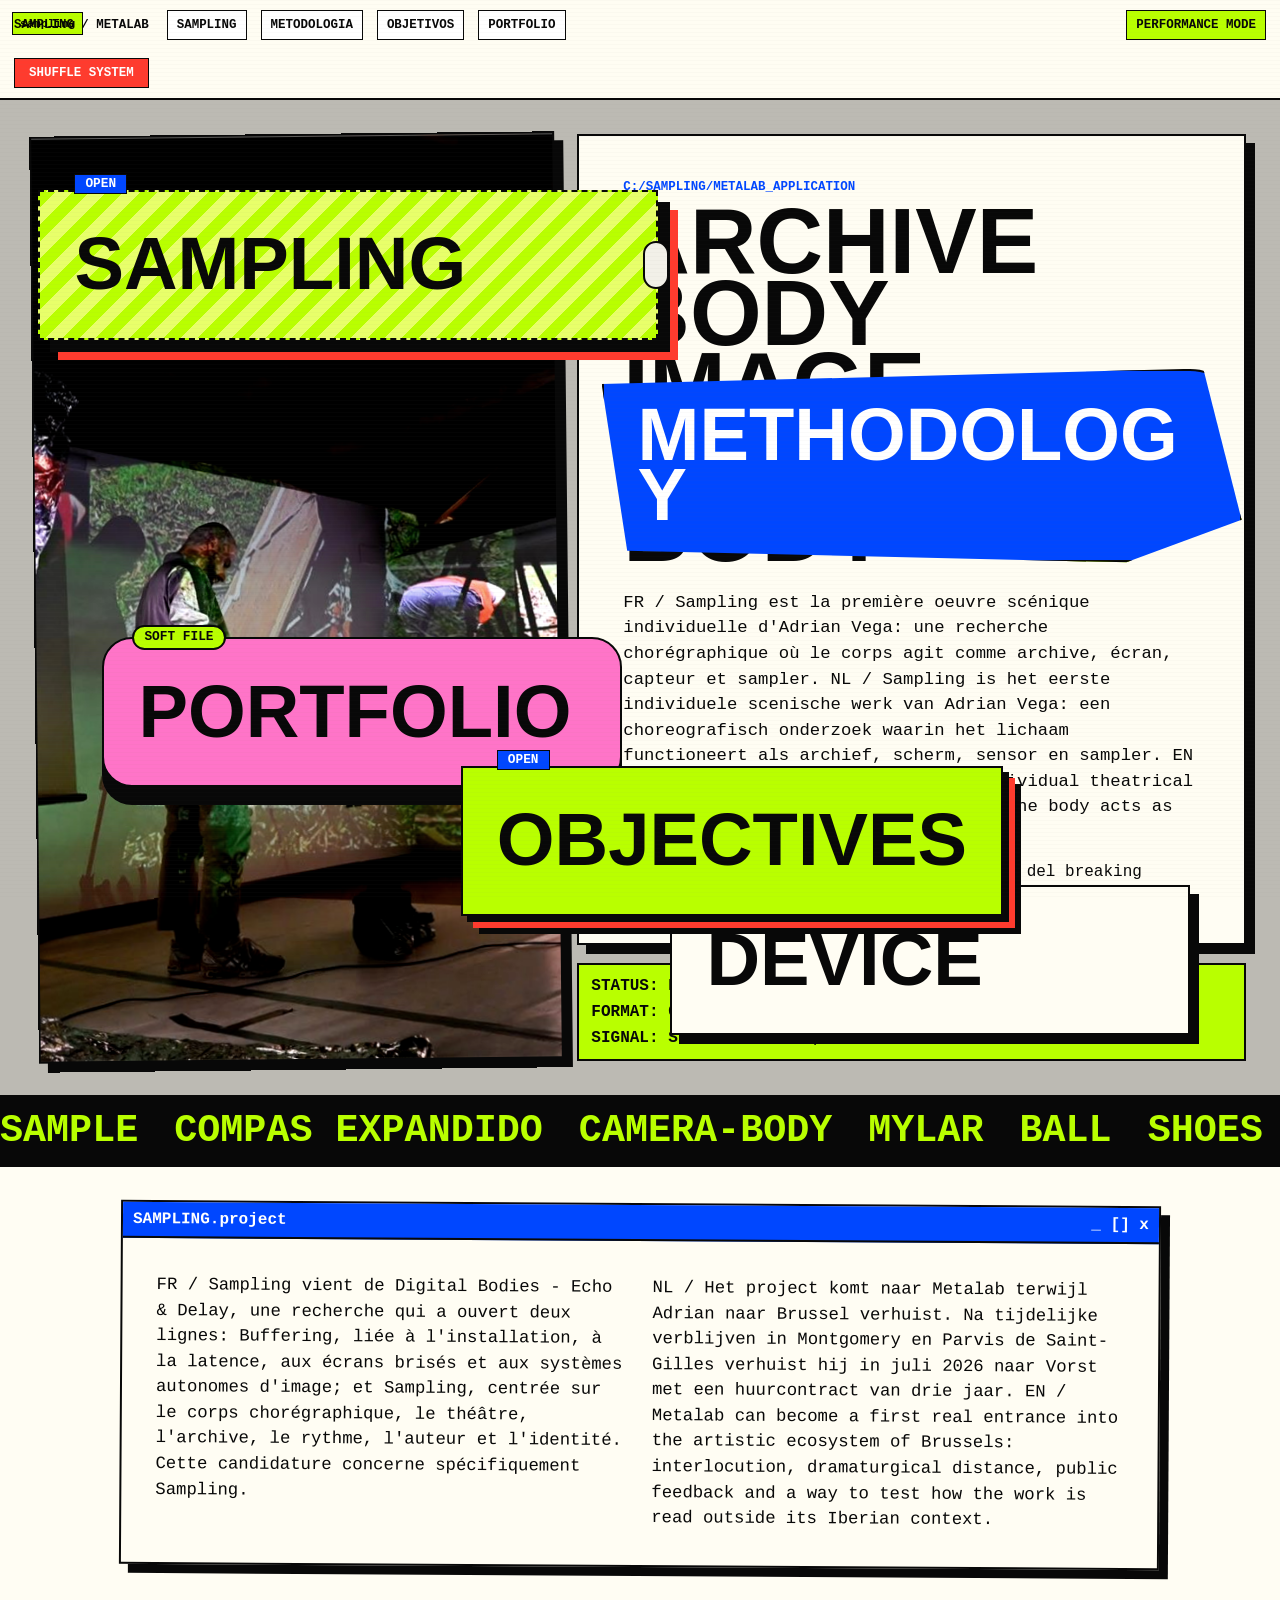
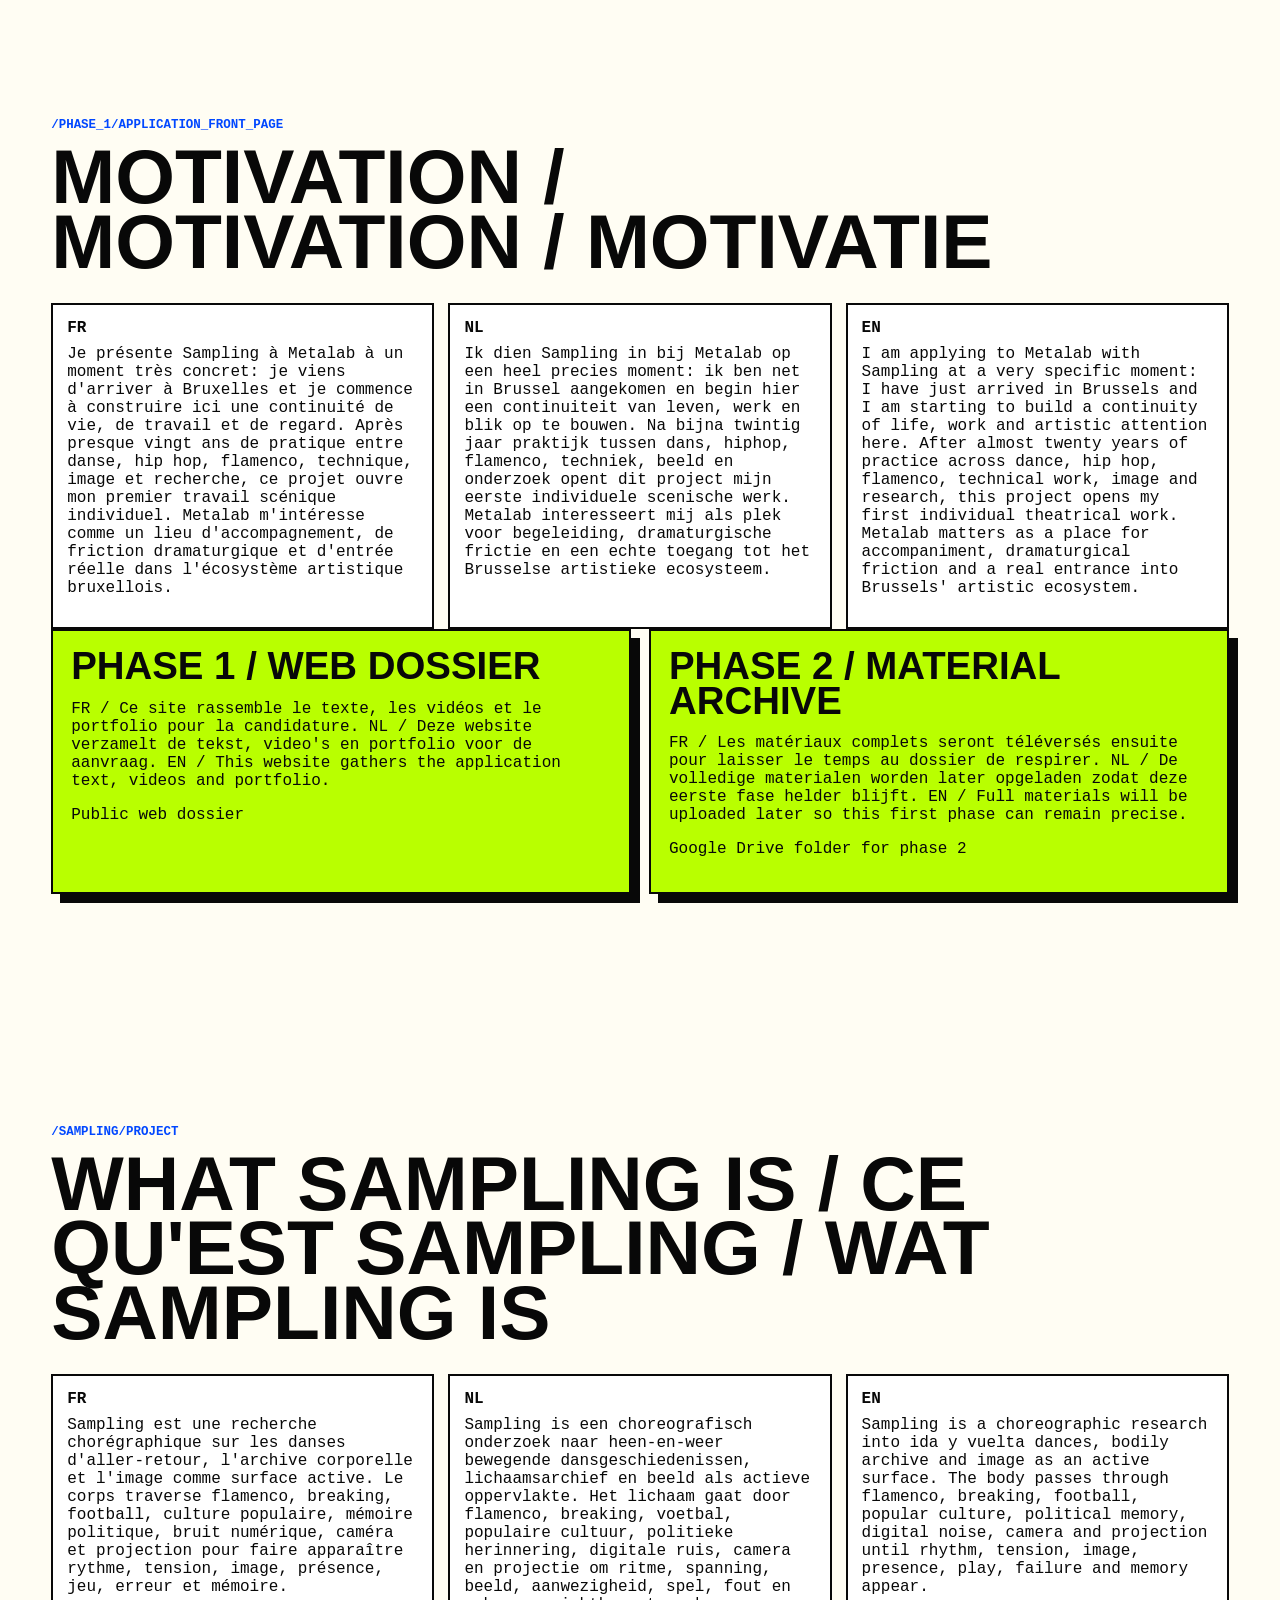
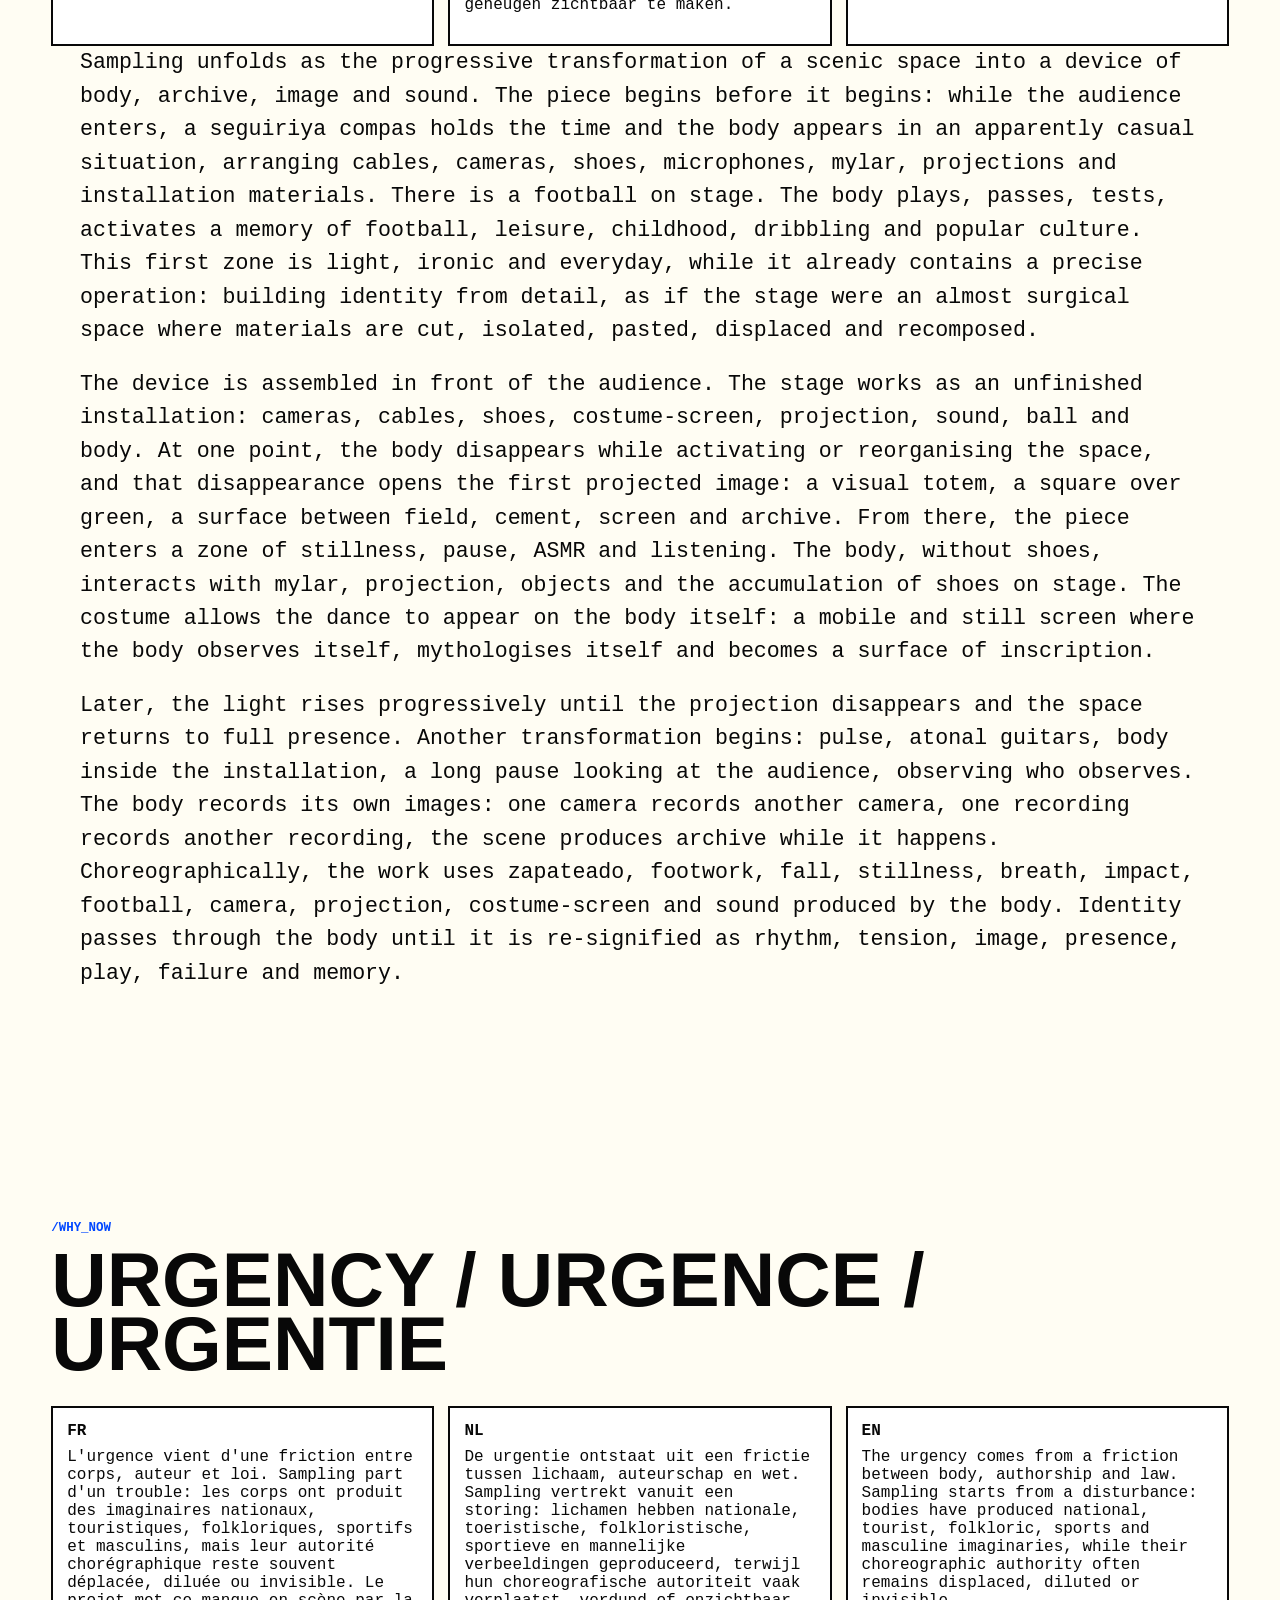
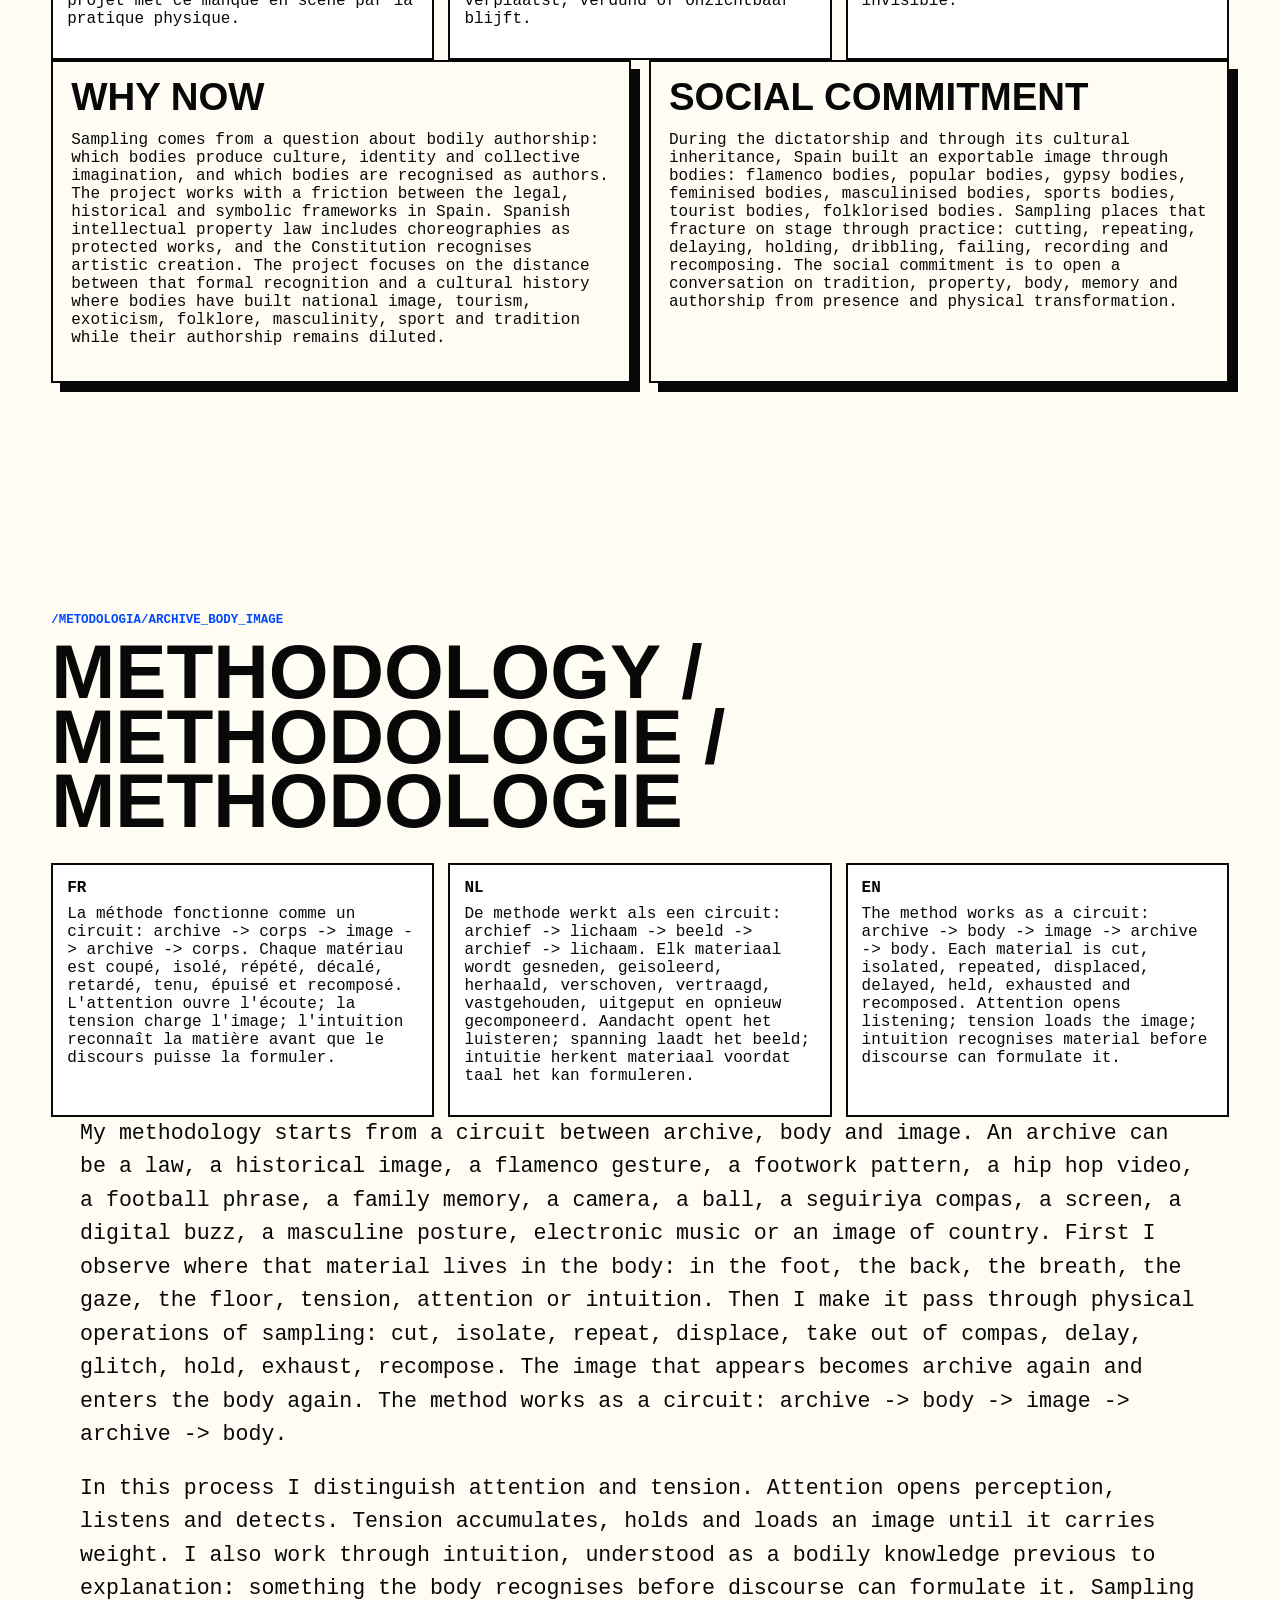
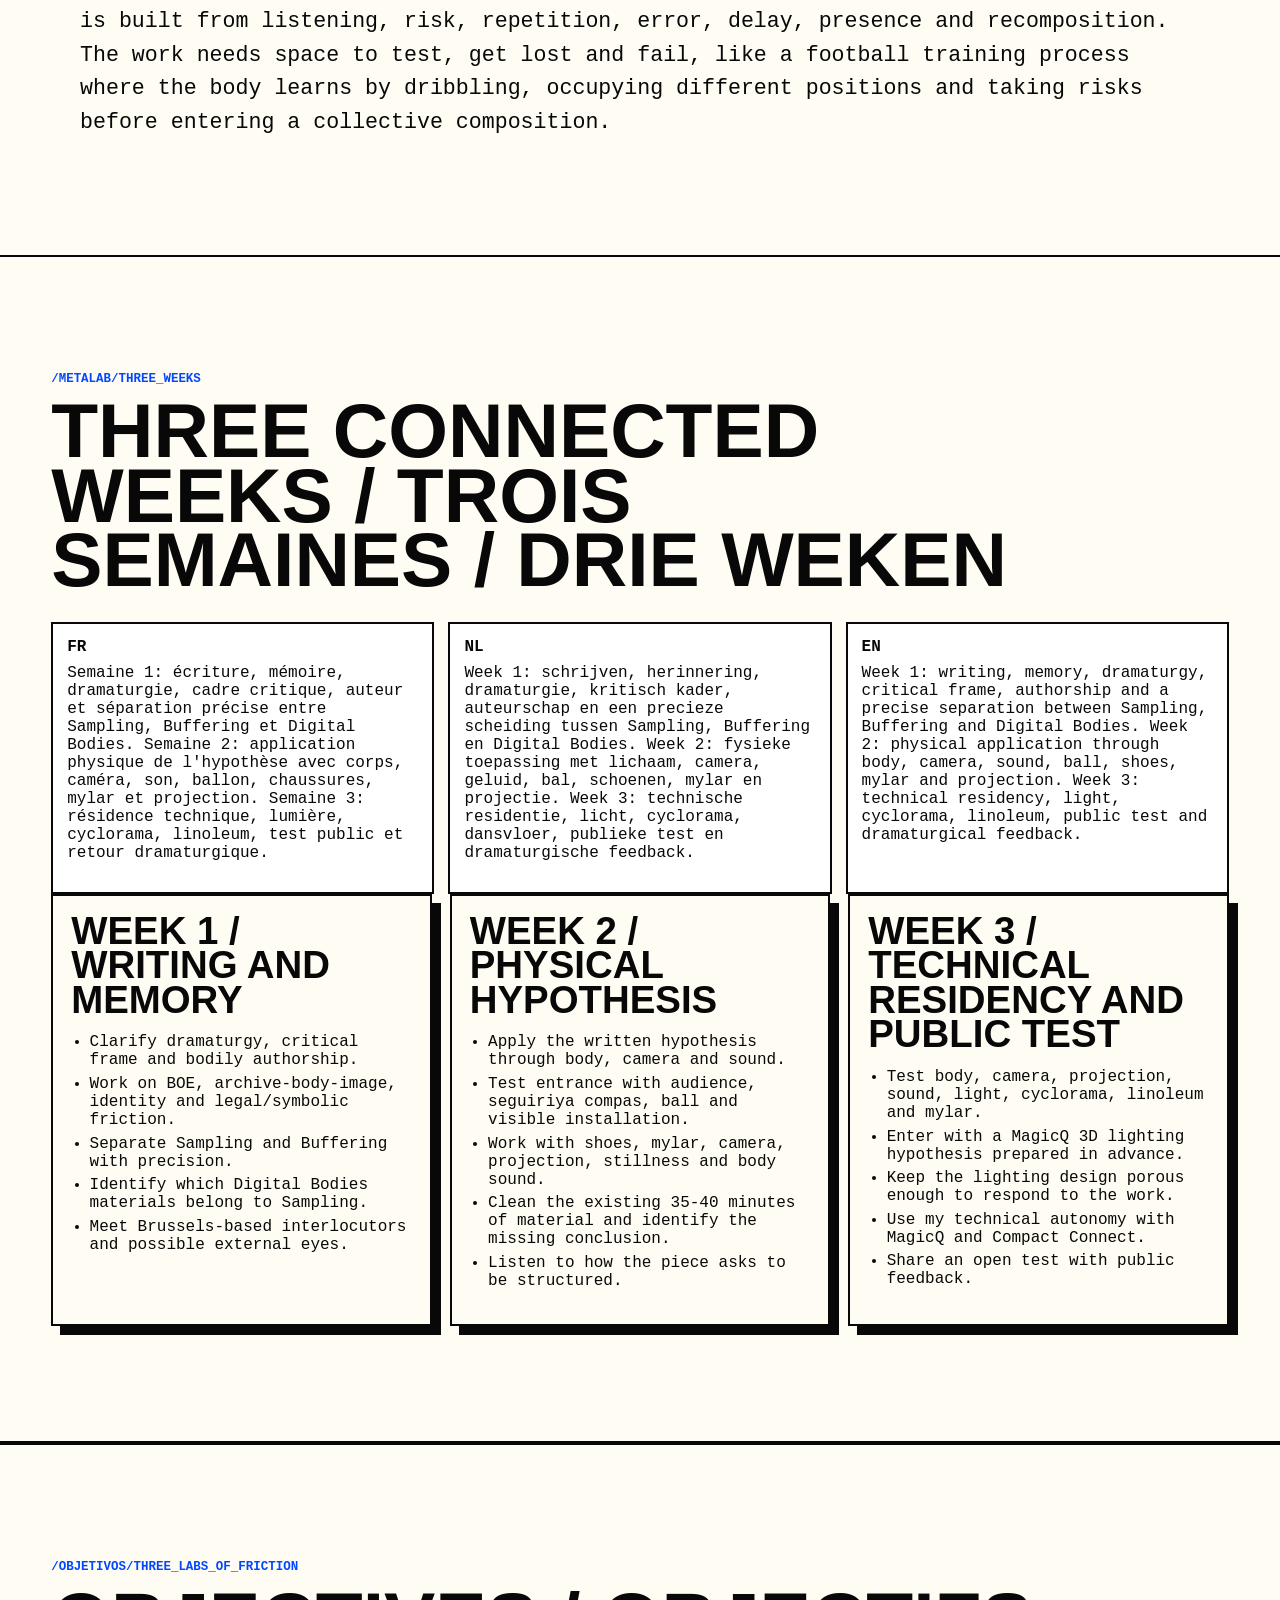
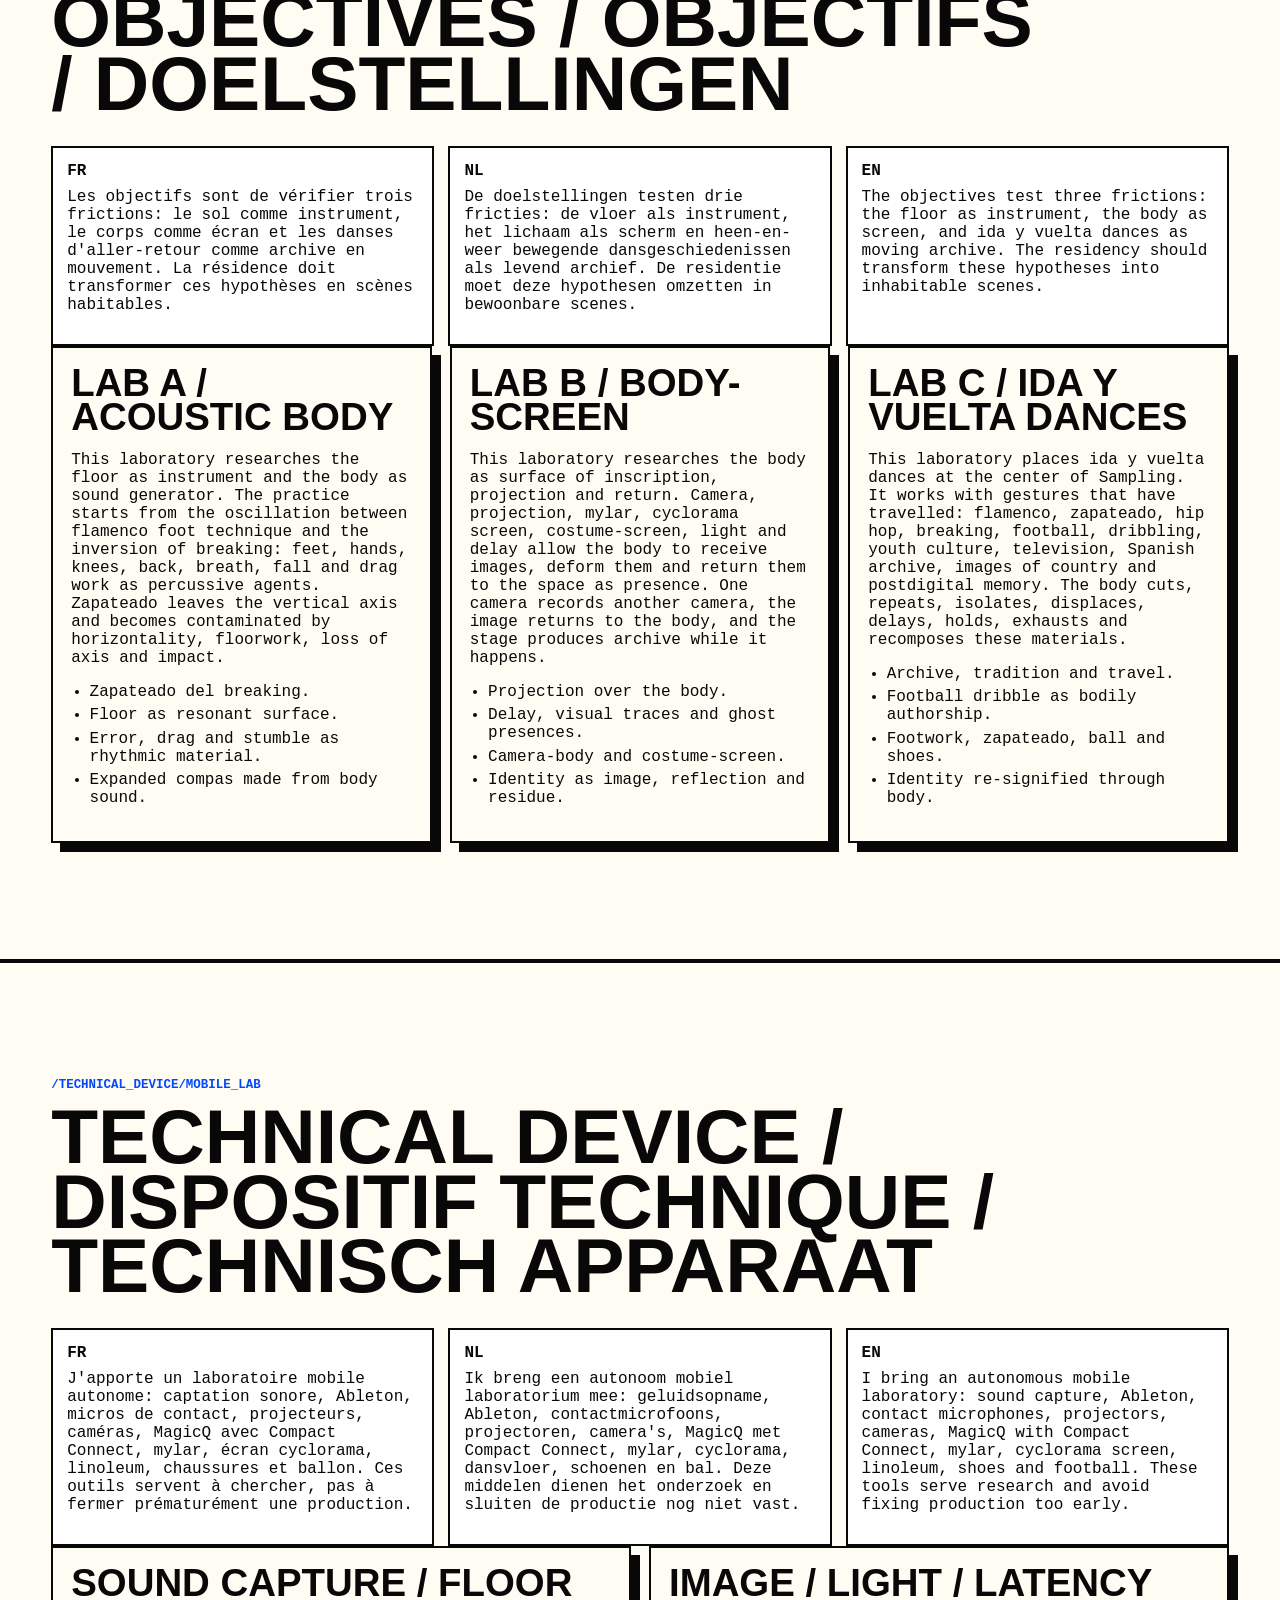
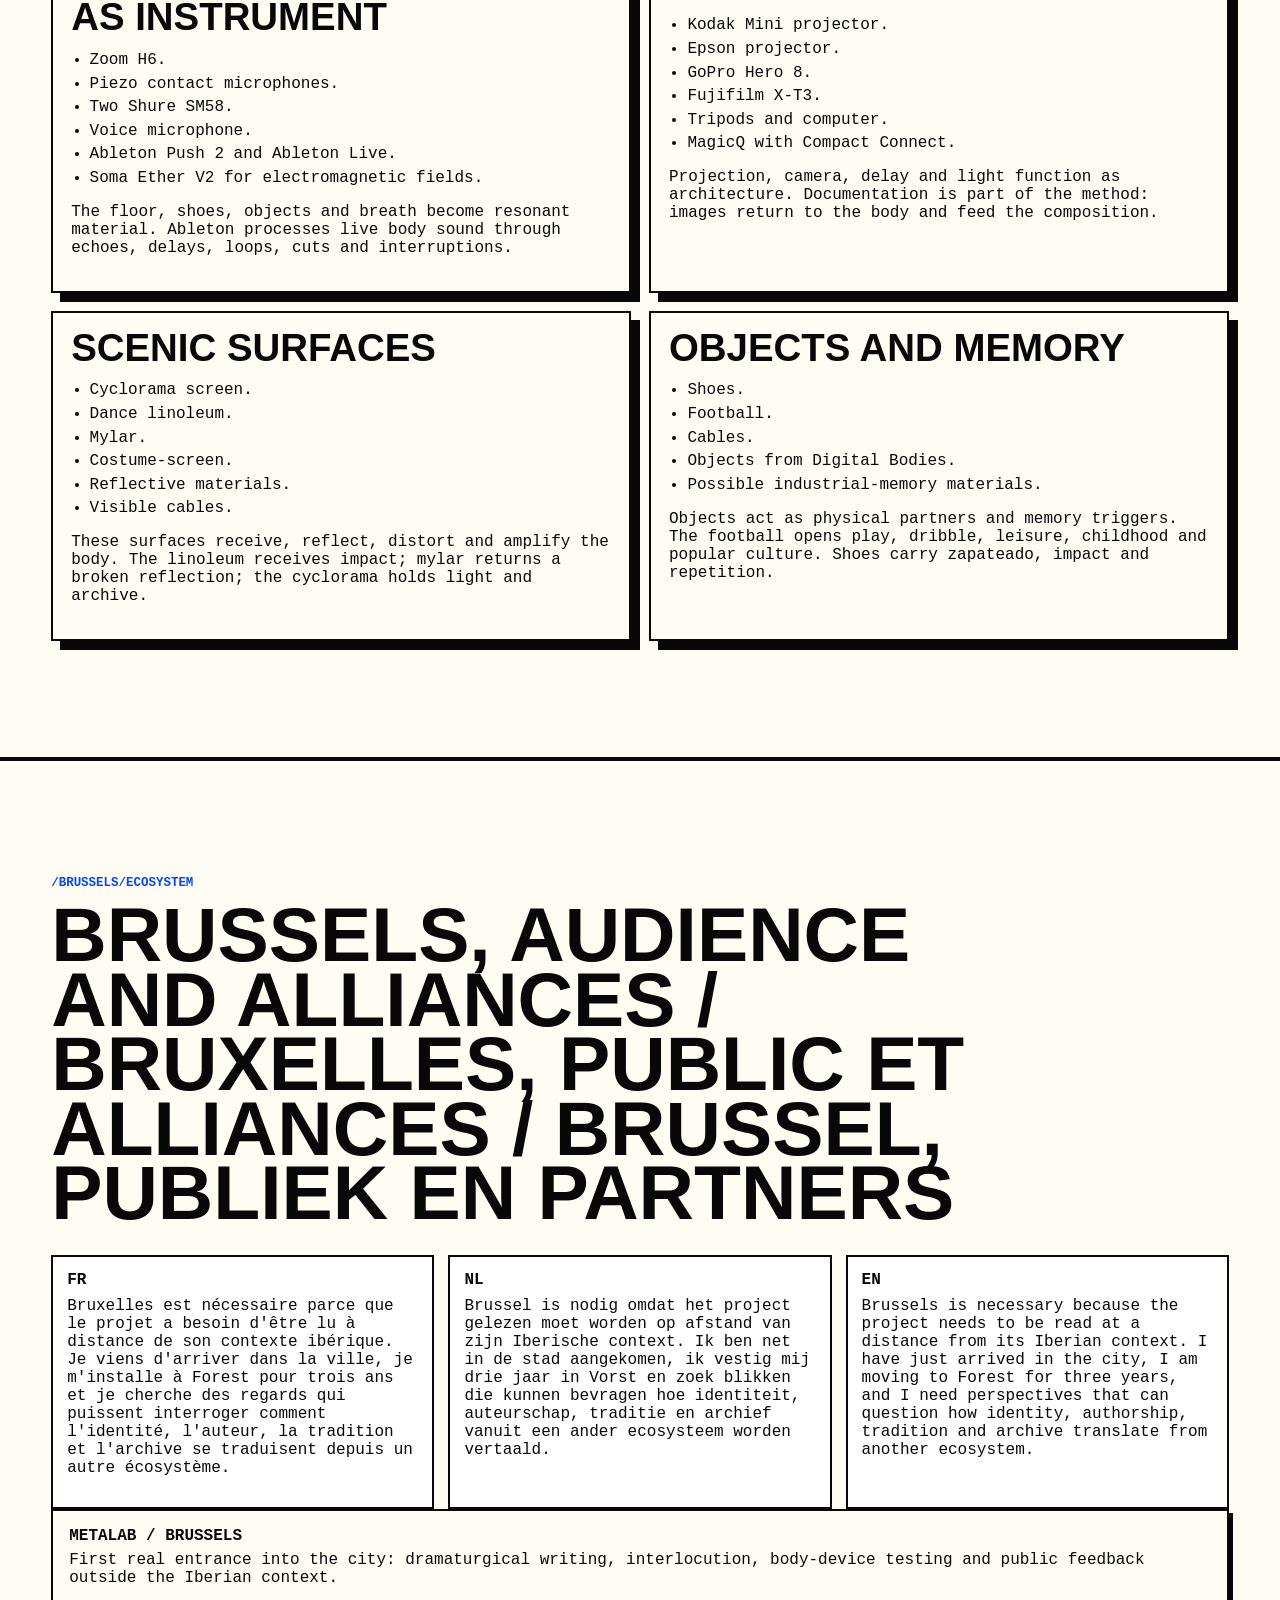
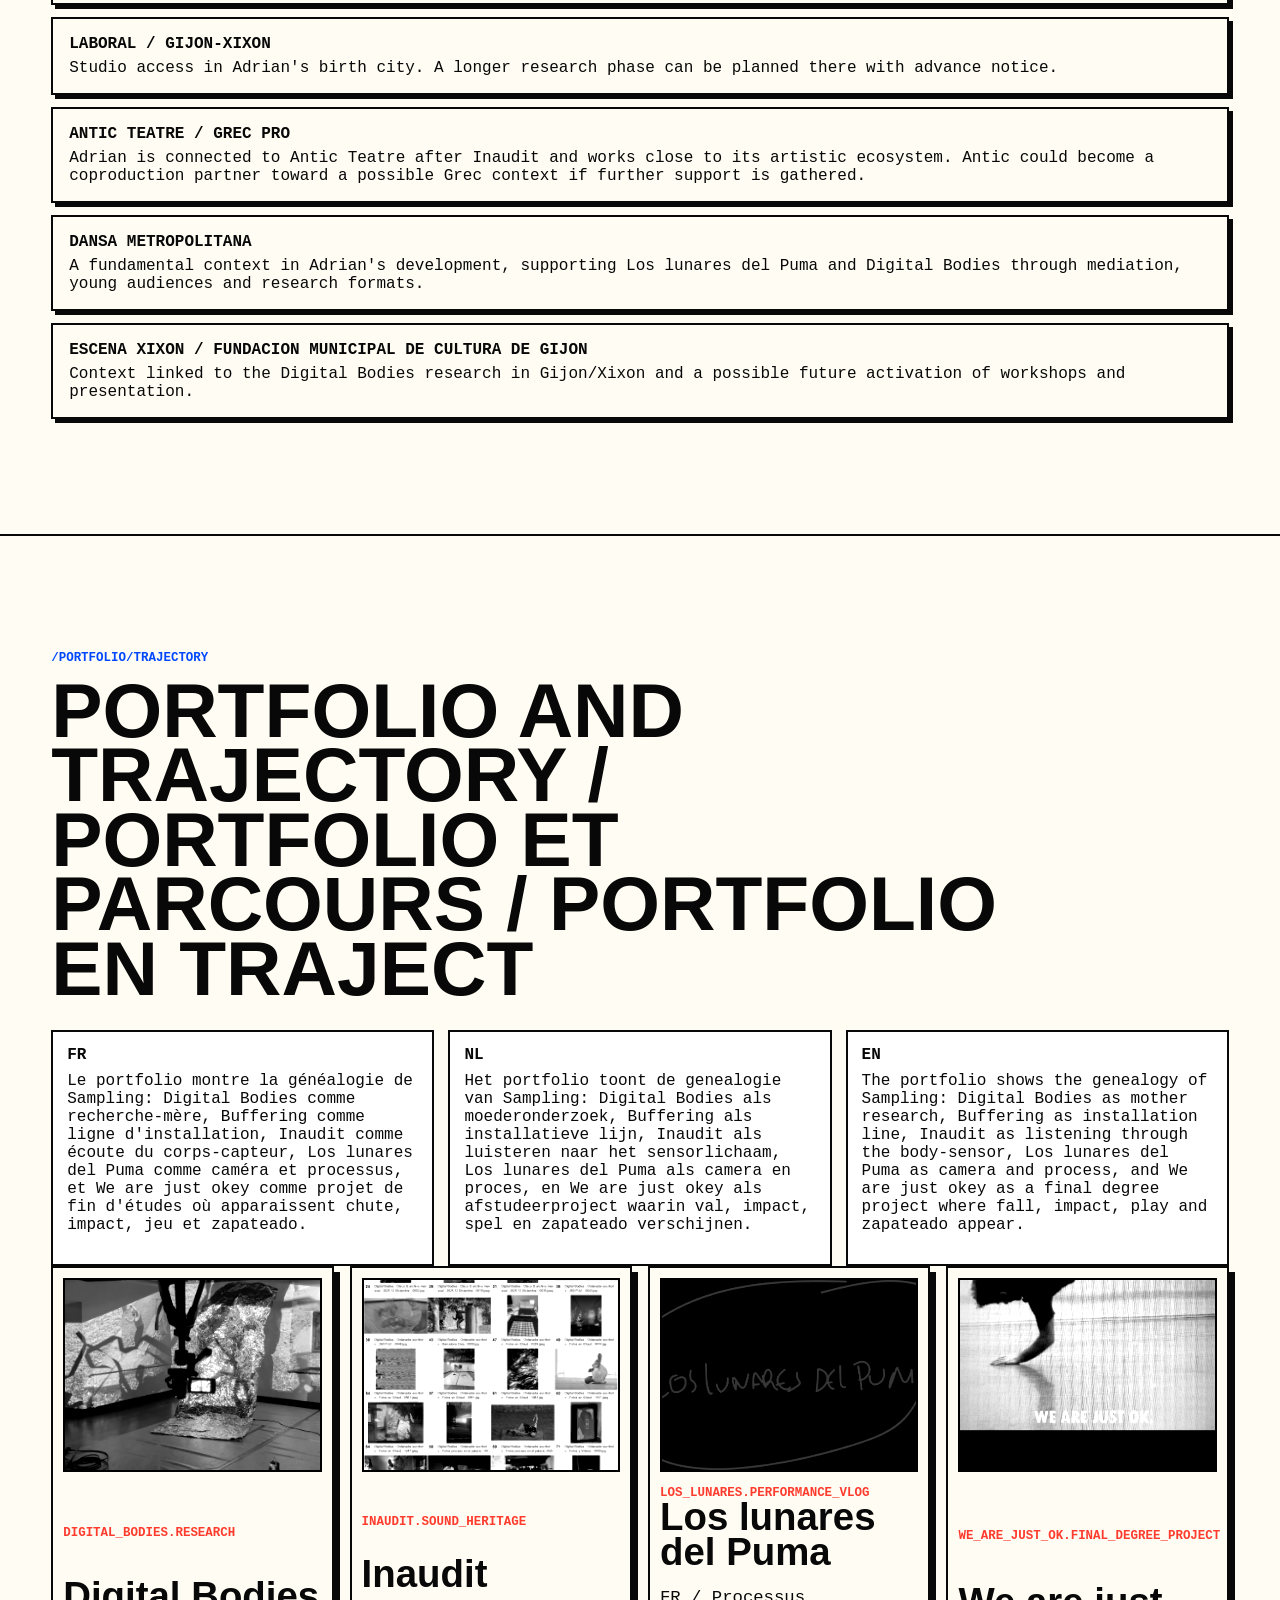
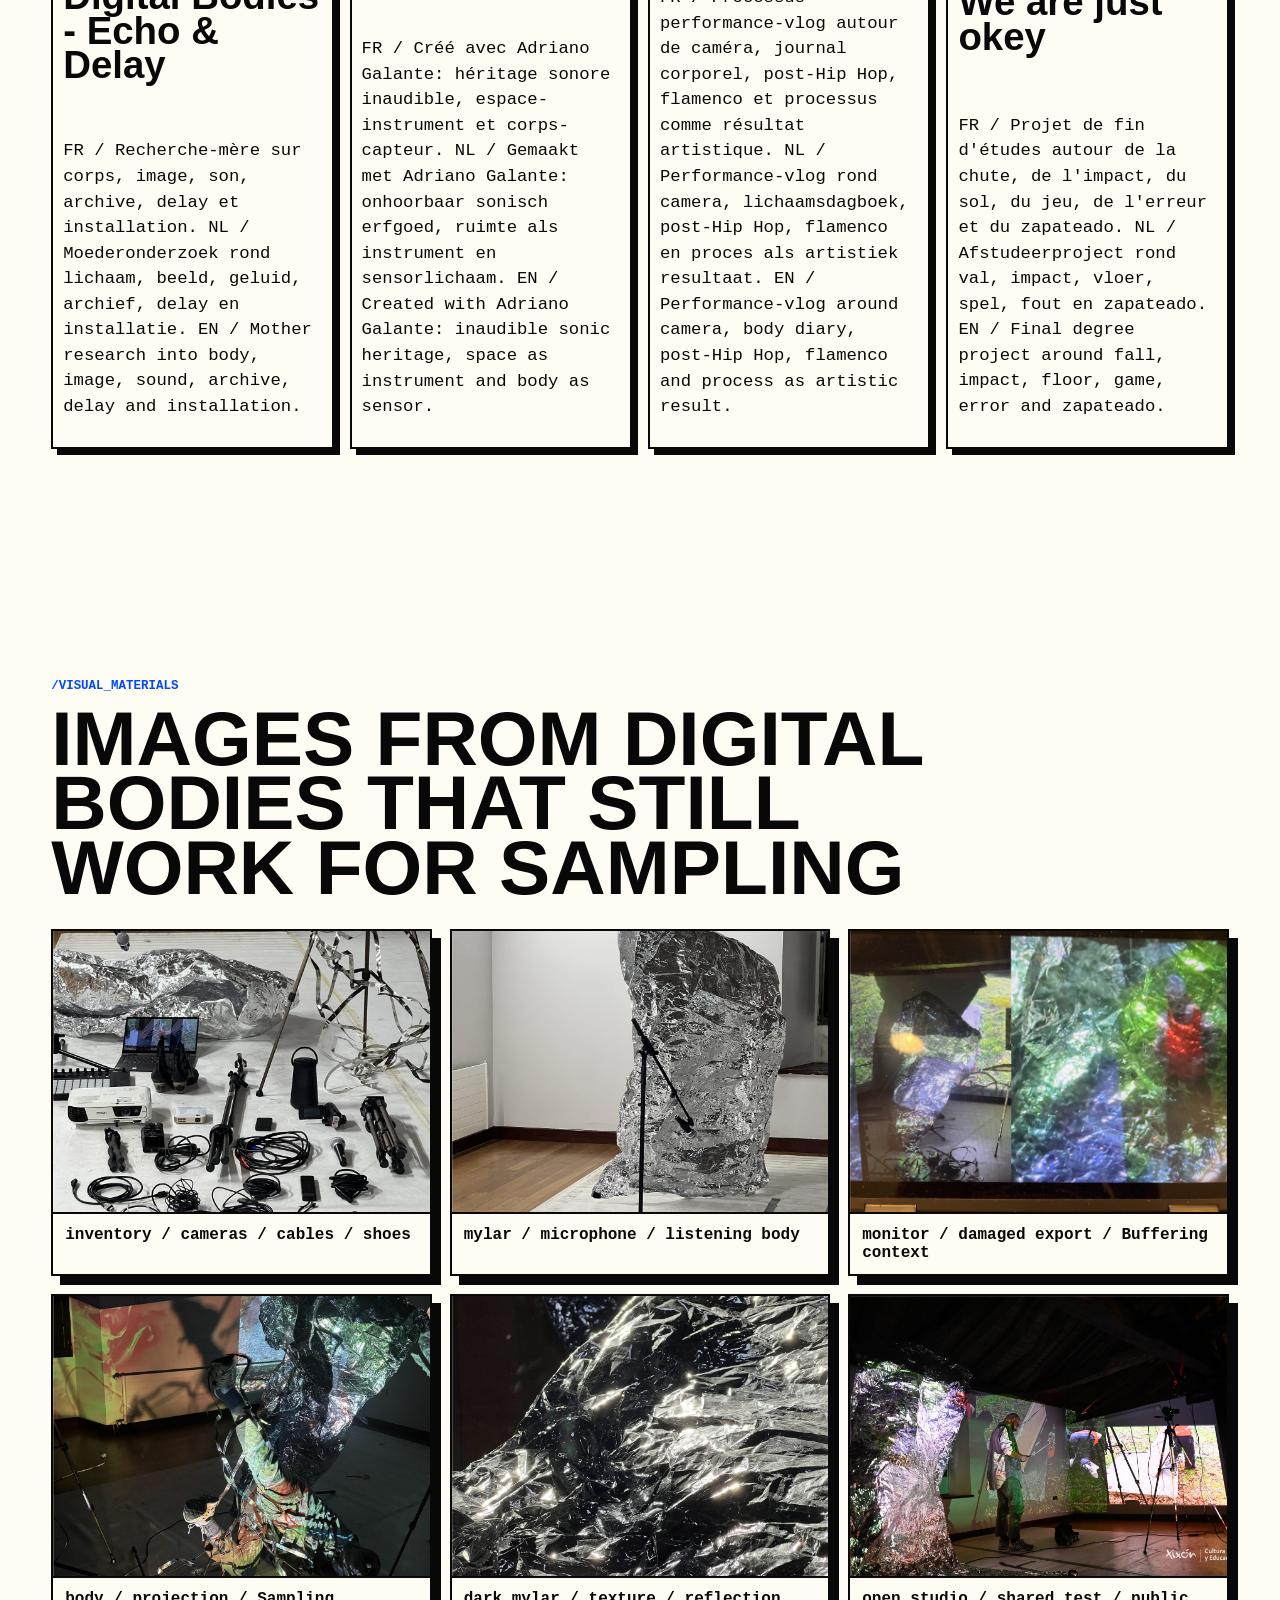
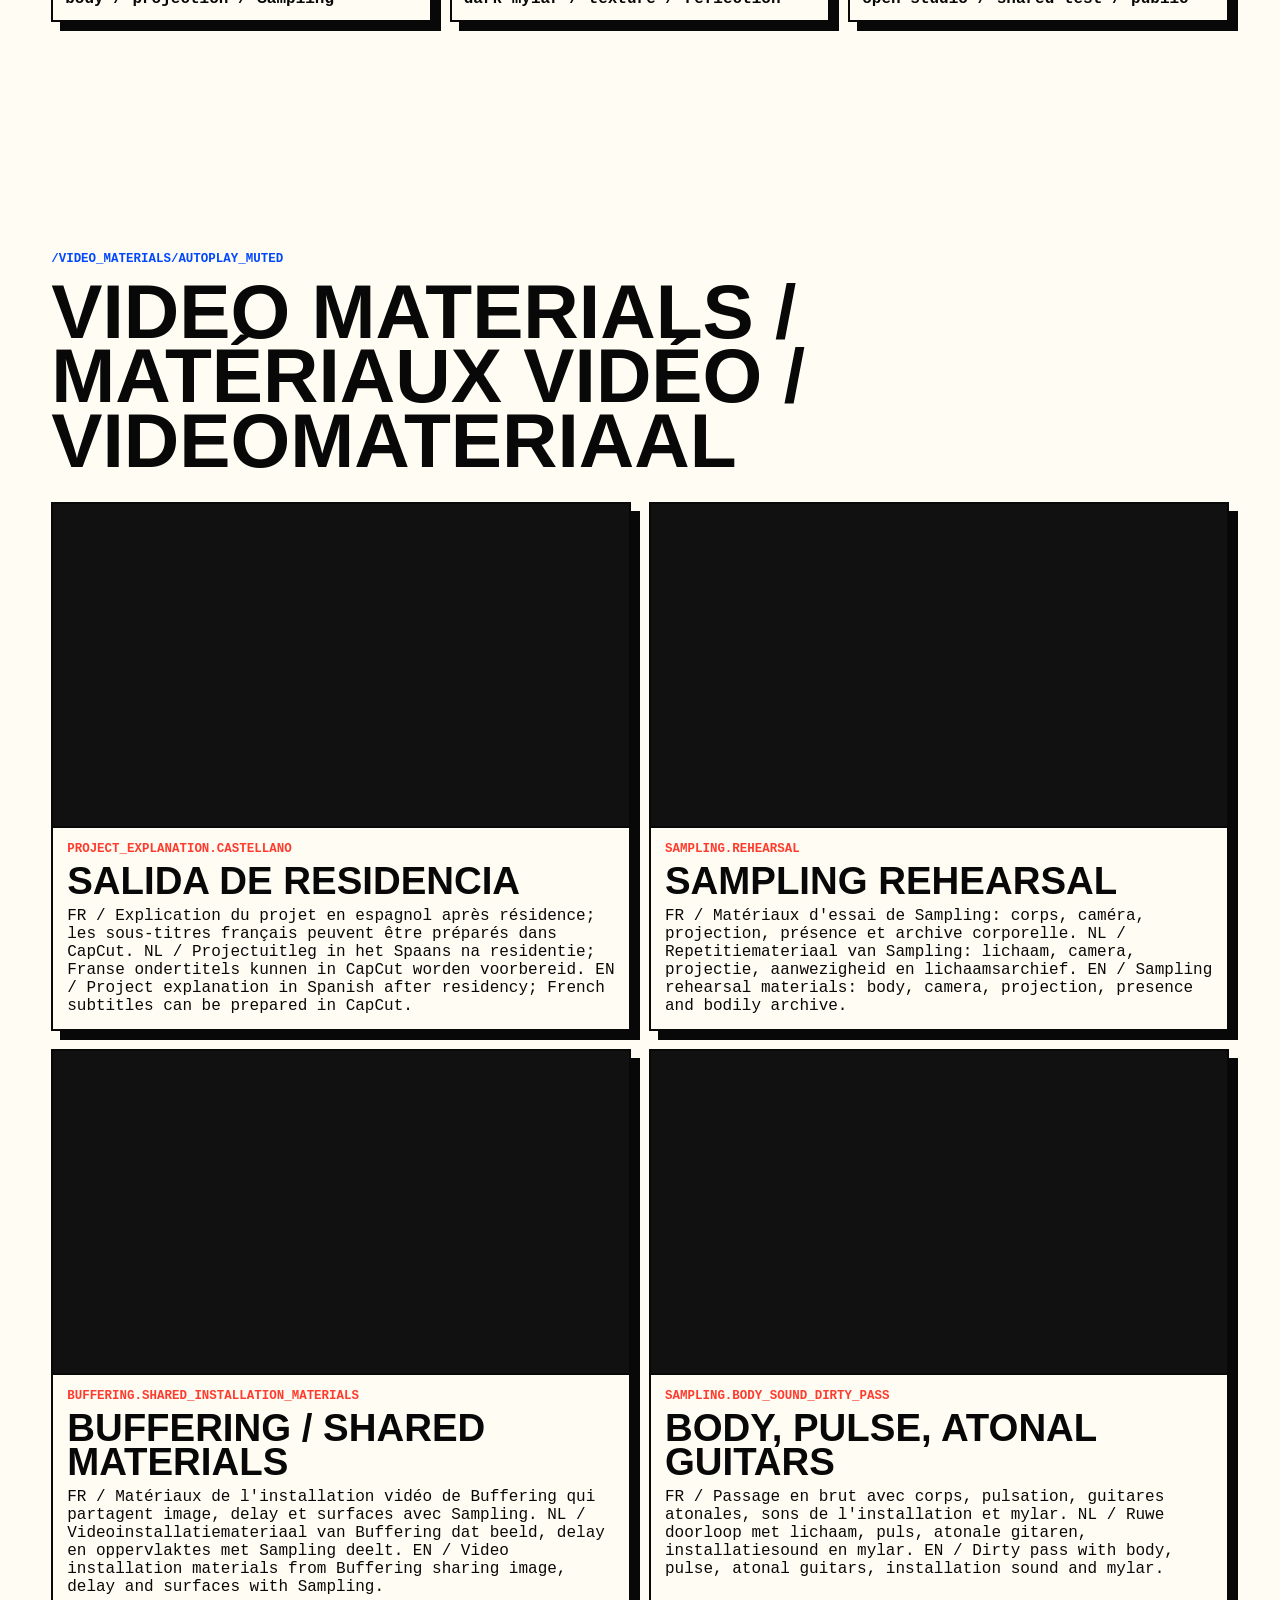
==== index.html @ 7252b847 "Add application strategy page" ====
<!doctype html>
<html lang="en">
  <head>
    <meta charset="utf-8">
    <meta name="viewport" content="width=device-width, initial-scale=1">
    <title>Sampling / Metalab dossier</title>
    <meta
      name="description"
      content="Sampling by Adrian Vega. Metalab application. Body, archive, image, authorship, ida y vuelta dances, projection, sound and choreographic research. French, Dutch and English dossier."
    >
    <link rel="stylesheet" href="./desktop-performance.css">
    <style>
      html,
      body {
        overflow-x: hidden;
      }

      body {
        background: var(--paper);
      }

      .topbar nav {
        gap: 14px;
      }

      .desktop-hero {
        min-height: calc(100vh - 58px);
        grid-template-columns: minmax(280px, 0.88fr) minmax(320px, 1.12fr);
        grid-template-rows: minmax(430px, 1fr) auto;
      }

      .hero-copy h1 {
        max-width: 980px;
        font-size: clamp(3rem, 7.2vw, 7.4rem);
      }

      .hero-copy p {
        max-width: 850px;
      }

      .window-content a,
      .system-card a,
      .folder-card a,
      .portfolio-link a {
        overflow-wrap: anywhere;
      }

      .floating-folder {
        cursor: grab;
        touch-action: none;
        user-select: none;
      }

      .floating-folder.is-dragging {
        cursor: grabbing;
      }

      .folder-a {
        z-index: 9;
      }

      .folder-b {
        z-index: 8;
      }

      .folder-c {
        z-index: 7;
      }

      .folder-d {
        z-index: 6;
      }

      .folder-e {
        z-index: 5;
      }

      .desktop-window {
        touch-action: none;
      }

      .essay {
        max-width: 1120px;
        margin: 0 auto;
        display: grid;
        gap: 20px;
      }

      .essay p {
        margin: 0;
        line-height: 1.55;
      }

      .essay strong {
        font-weight: 900;
      }

      .large-text {
        font-size: clamp(1.05rem, 1.7vw, 1.35rem);
      }

      .two-column,
      .three-column {
        display: grid;
        gap: 18px;
      }

      .two-column {
        grid-template-columns: repeat(2, minmax(0, 1fr));
      }

      .three-column {
        grid-template-columns: repeat(3, minmax(0, 1fr));
      }

      .system-card,
      .text-card,
      .quote-card,
      .portfolio-link {
        border: 2px solid var(--line);
        background: var(--paper);
        box-shadow: var(--shadow);
        padding: 18px;
      }

      .system-card h3,
      .text-card h3,
      .quote-card h3,
      .portfolio-link h3 {
        margin-top: 0;
        text-transform: uppercase;
      }

      .system-card ul,
      .text-card ul {
        padding-left: 1.15rem;
      }

      .system-card li,
      .text-card li {
        margin-bottom: 0.35rem;
      }

      .quote-card {
        background: var(--acid);
        font-weight: 850;
      }

      .quote-card p {
        font-size: clamp(1.1rem, 2vw, 1.55rem);
        line-height: 1.35;
      }

      .wide-card {
        grid-column: 1 / -1;
      }

      .image-grid {
        display: grid;
        grid-template-columns: repeat(3, minmax(0, 1fr));
        gap: 18px;
      }

      .image-tile,
      .video-card {
        border: 2px solid var(--line);
        background: var(--paper);
        box-shadow: var(--shadow);
        overflow: hidden;
      }

      .image-tile img {
        width: 100%;
        aspect-ratio: 4 / 3;
        object-fit: cover;
        display: block;
        border-bottom: 2px solid var(--line);
      }

      .image-tile p {
        margin: 0;
        padding: 12px;
        font-weight: 800;
      }

      .video-grid {
        display: grid;
        grid-template-columns: repeat(2, minmax(0, 1fr));
        gap: 18px;
      }

      .video-frame {
        aspect-ratio: 16 / 9;
        border-bottom: 2px solid var(--line);
        background: #111;
      }

      .video-frame iframe {
        display: block;
        width: 100%;
        height: 100%;
        border: 0;
      }

      .video-card-copy {
        display: grid;
        gap: 8px;
        padding: 14px;
      }

      .video-card-copy h3,
      .video-card-copy p {
        margin: 0;
      }

      .video-card-copy h3 {
        text-transform: uppercase;
      }

      .phase-list {
        display: grid;
        gap: 12px;
      }

      .phase-item {
        border: 2px solid var(--line);
        background: var(--paper);
        box-shadow: 4px 4px 0 var(--line);
        padding: 16px;
      }

      .phase-item strong {
        display: block;
        margin-bottom: 6px;
        text-transform: uppercase;
      }

      .phase-item p {
        margin: 0;
      }

      .mini-index {
        display: flex;
        flex-wrap: wrap;
        gap: 8px;
      }

      .mini-index a,
      .mini-index span {
        border: 2px solid var(--line);
        background: var(--acid);
        color: var(--ink);
        padding: 8px 10px;
        font-weight: 900;
        text-transform: uppercase;
        text-decoration: none;
      }

      .lang-grid {
        display: grid;
        grid-template-columns: repeat(3, minmax(0, 1fr));
        gap: 14px;
      }

      .lang-block {
        border: 2px solid var(--line);
        background: #fff;
        padding: 14px;
      }

      .lang-block strong {
        display: block;
        margin-bottom: 8px;
        text-transform: uppercase;
      }

      .link-list {
        display: grid;
        gap: 10px;
      }

      .link-list a {
        color: var(--ink);
        font-weight: 900;
        overflow-wrap: anywhere;
      }

      .notice {
        background: var(--acid);
      }

      .edit-panel {
        display: none !important;
      }

      .edit-panel button {
        border: 2px solid var(--line);
        background: var(--acid);
        color: var(--ink);
        padding: 8px 10px;
        font: inherit;
        font-size: 0.78rem;
        font-weight: 900;
        text-transform: uppercase;
        cursor: pointer;
      }

      .edit-panel button:hover,
      .edit-panel button:focus-visible {
        background: var(--hot);
        color: #fff;
      }

      body.edit-mode [data-edit-text] {
        outline: 2px dashed var(--hot);
        outline-offset: 3px;
        cursor: text;
      }

      body.edit-mode img[data-edit-image] {
        outline: 3px dashed var(--hot);
        outline-offset: -8px;
        cursor: pointer;
      }

      @media (max-width: 900px) {
        .desktop-hero,
        .two-column,
        .three-column,
        .lang-grid,
        .image-grid,
        .video-grid {
          grid-template-columns: 1fr;
        }

        .wide-card {
          grid-column: auto;
        }

        .topbar nav {
          overflow-x: auto;
        }
      }
    </style>
  </head>

  <body>
    <div class="boot" aria-hidden="true">
      <div class="boot-log">
        <span>loading sampling_application...</span>
        <span>mounting digital_bodies_materials.zip</span>
        <span>separating sampling_from_buffering</span>
        <span>checking camera / mylar / shoes / ball / cyclorama</span>
        <span>body online</span>
      </div>
    </div>

    <div class="cursor-tag" aria-hidden="true">sampling</div>
    <div class="signal-line" aria-hidden="true"></div>

    <header class="topbar">
      <a class="brand" href="#desktop" data-cursor="Metalab">SAMPLING / METALAB</a>
      <nav aria-label="Main navigation">
        <a href="#sampling" data-cursor="project">SAMPLING</a>
        <a href="#methodology" data-cursor="method">METODOLOGIA</a>
        <a href="#objectives" data-cursor="labs">OBJETIVOS</a>
        <a href="#portfolio" data-cursor="materials">PORTFOLIO</a>
      </nav>
      <button class="mode-button" type="button" data-mode-toggle>performance mode</button>
      <button class="panic-button" type="button" data-shuffle>shuffle system</button>
    </header>

    <main id="desktop">
      <section class="desktop-hero">
        <div class="autoplay-frame" aria-hidden="true">
          <iframe
            src="https://www.youtube.com/embed/pkP5lEjQFqI?autoplay=1&mute=1&controls=1&loop=1&playlist=pkP5lEjQFqI&modestbranding=1"
            title="Sampling research loop"
            allow="autoplay; encrypted-media; picture-in-picture; web-share"
          ></iframe>
        </div>
        <div class="hero-image">
          <img
            src="./assets/sampling-visual/muestra-proyeccion-mylar-publico.jpg"
            alt="Sampling open studio with projection, mylar and body"
            data-edit-image
          >
        </div>
        <div class="hero-copy">
          <p class="sysline">C:/SAMPLING/METALAB_APPLICATION</p>
          <h1 data-edit-text>archive body image archive body</h1>
          <p data-edit-text>
            FR / Sampling est la première oeuvre scénique individuelle d'Adrian Vega: une recherche
            chorégraphique où le corps agit comme archive, écran, capteur et sampler. NL / Sampling is het
            eerste individuele scenische werk van Adrian Vega: een choreografisch onderzoek waarin het
            lichaam functioneert als archief, scherm, sensor en sampler. EN / Sampling is Adrian Vega's
            first individual theatrical work: a choreographic research where the body acts as archive,
            screen, sensor and sampler.
          </p>
          <div class="tag-list">
            <span>body-screen</span>
            <span>ida y vuelta dances</span>
            <span>zapateado del breaking</span>
            <span>camera-body</span>
            <span>Brussels / Forest</span>
          </div>
        </div>
        <div class="status-panel">
          <span>status: research alive / first theatrical work</span>
          <span>format: choreographic work / device / open test</span>
          <span>signal: slow production, real ecosystem</span>
        </div>
        <button class="floating-folder folder-a folder-style-ticket" type="button" data-open="sampling" data-draggable-folder data-title="SAMPLING">
          <span class="folder-title">Sampling</span>
        </button>
        <button class="floating-folder folder-b folder-style-puma" type="button" data-open="methodology" data-draggable-folder data-title="METHOD">
          <span class="folder-title">Methodology</span>
        </button>
        <button class="floating-folder folder-c folder-style-volume" type="button" data-open="objectives" data-draggable-folder data-title="OBJECTIVES">
          <span class="folder-title">Objectives</span>
        </button>
        <button class="floating-folder folder-d folder-style-rounded" type="button" data-open="portfolio" data-draggable-folder data-title="PORTFOLIO">
          <span class="folder-title">Portfolio</span>
        </button>
        <button class="floating-folder folder-e folder-style-bug" type="button" data-open="device" data-draggable-folder data-title="DEVICE">
          <span class="folder-title">Device</span>
        </button>
      </section>

      <section class="marquee" aria-label="Keywords">
        <div>
          <span>sample</span>
          <span>compas expandido</span>
          <span>camera-body</span>
          <span>mylar</span>
          <span>ball</span>
          <span>shoes</span>
          <span>silence</span>
          <span>BOE</span>
          <span>Forest</span>
        </div>
      </section>

      <section class="window intro-window application-window" id="sampling">
        <div class="window-bar">
          <span>SAMPLING.project</span>
          <span>_ [] x</span>
        </div>
        <div class="window-content intro-grid">
          <p data-edit-text>
            FR / Sampling vient de Digital Bodies - Echo & Delay, une recherche qui a ouvert deux lignes:
            Buffering, liée à l'installation, à la latence, aux écrans brisés et aux systèmes autonomes
            d'image; et Sampling, centrée sur le corps chorégraphique, le théâtre, l'archive, le rythme,
            l'auteur et l'identité. Cette candidature concerne spécifiquement Sampling.
          </p>
          <p data-edit-text>
            NL / Het project komt naar Metalab terwijl Adrian naar Brussel verhuist. Na tijdelijke verblijven
            in Montgomery en Parvis de Saint-Gilles verhuist hij in juli 2026 naar Vorst met een huurcontract
            van drie jaar. EN / Metalab can become a first real entrance into the artistic ecosystem of
            Brussels: interlocution, dramaturgical distance, public feedback and a way to test how the work
            is read outside its Iberian context.
          </p>
        </div>
      </section>

      <section class="section" id="application">
        <div class="section-head">
          <p class="sysline">/PHASE_1/APPLICATION_FRONT_PAGE</p>
          <h2>Motivation / Motivation / Motivatie</h2>
        </div>
        <div class="lang-grid">
          <article class="lang-block">
            <strong>FR</strong>
            <p>
              Je présente Sampling à Metalab à un moment très concret: je viens d'arriver à Bruxelles et je
              commence à construire ici une continuité de vie, de travail et de regard. Après presque vingt
              ans de pratique entre danse, hip hop, flamenco, technique, image et recherche, ce projet ouvre
              mon premier travail scénique individuel. Metalab m'intéresse comme un lieu d'accompagnement,
              de friction dramaturgique et d'entrée réelle dans l'écosystème artistique bruxellois.
            </p>
          </article>
          <article class="lang-block">
            <strong>NL</strong>
            <p>
              Ik dien Sampling in bij Metalab op een heel precies moment: ik ben net in Brussel aangekomen
              en begin hier een continuiteit van leven, werk en blik op te bouwen. Na bijna twintig jaar
              praktijk tussen dans, hiphop, flamenco, techniek, beeld en onderzoek opent dit project mijn
              eerste individuele scenische werk. Metalab interesseert mij als plek voor begeleiding,
              dramaturgische frictie en een echte toegang tot het Brusselse artistieke ecosysteem.
            </p>
          </article>
          <article class="lang-block">
            <strong>EN</strong>
            <p>
              I am applying to Metalab with Sampling at a very specific moment: I have just arrived in
              Brussels and I am starting to build a continuity of life, work and artistic attention here.
              After almost twenty years of practice across dance, hip hop, flamenco, technical work, image
              and research, this project opens my first individual theatrical work. Metalab matters as a
              place for accompaniment, dramaturgical friction and a real entrance into Brussels' artistic
              ecosystem.
            </p>
          </article>
        </div>
        <div class="two-column">
          <article class="portfolio-link notice">
            <h3>Phase 1 / Web dossier</h3>
            <p>
              FR / Ce site rassemble le texte, les vidéos et le portfolio pour la candidature. NL / Deze
              website verzamelt de tekst, video's en portfolio voor de aanvraag. EN / This website gathers
              the application text, videos and portfolio.
            </p>
            <p><a href="https://adrianvegainfo.github.io/Sampling.metarage/">Public web dossier</a></p>
          </article>
          <article class="portfolio-link notice">
            <h3>Phase 2 / Material archive</h3>
            <p>
              FR / Les matériaux complets seront téléversés ensuite pour laisser le temps au dossier de
              respirer. NL / De volledige materialen worden later opgeladen zodat deze eerste fase helder
              blijft. EN / Full materials will be uploaded later so this first phase can remain precise.
            </p>
            <p><a href="https://drive.google.com/drive/folders/1l2qYD9uSCw4IzxpDmVivtd3GStCjO6WI?usp=sharing">Google Drive folder for phase 2</a></p>
          </article>
        </div>
      </section>

      <section class="section" id="sampling-summary">
        <div class="section-head">
          <p class="sysline">/SAMPLING/PROJECT</p>
          <h2>What Sampling is / Ce qu'est Sampling / Wat Sampling is</h2>
        </div>
        <div class="lang-grid">
          <article class="lang-block">
            <strong>FR</strong>
            <p>
              Sampling est une recherche chorégraphique sur les danses d'aller-retour, l'archive corporelle
              et l'image comme surface active. Le corps traverse flamenco, breaking, football, culture
              populaire, mémoire politique, bruit numérique, caméra et projection pour faire apparaître
              rythme, tension, image, présence, jeu, erreur et mémoire.
            </p>
          </article>
          <article class="lang-block">
            <strong>NL</strong>
            <p>
              Sampling is een choreografisch onderzoek naar heen-en-weer bewegende dansgeschiedenissen,
              lichaamsarchief en beeld als actieve oppervlakte. Het lichaam gaat door flamenco, breaking,
              voetbal, populaire cultuur, politieke herinnering, digitale ruis, camera en projectie om ritme,
              spanning, beeld, aanwezigheid, spel, fout en geheugen zichtbaar te maken.
            </p>
          </article>
          <article class="lang-block">
            <strong>EN</strong>
            <p>
              Sampling is a choreographic research into ida y vuelta dances, bodily archive and image as an
              active surface. The body passes through flamenco, breaking, football, popular culture,
              political memory, digital noise, camera and projection until rhythm, tension, image, presence,
              play, failure and memory appear.
            </p>
          </article>
        </div>
        <div class="essay large-text">
          <p data-edit-text>
            Sampling unfolds as the progressive transformation of a scenic space into a device of body,
            archive, image and sound. The piece begins before it begins: while the audience enters, a
            seguiriya compas holds the time and the body appears in an apparently casual situation,
            arranging cables, cameras, shoes, microphones, mylar, projections and installation materials.
            There is a football on stage. The body plays, passes, tests, activates a memory of football,
            leisure, childhood, dribbling and popular culture. This first zone is light, ironic and
            everyday, while it already contains a precise operation: building identity from detail, as if
            the stage were an almost surgical space where materials are cut, isolated, pasted, displaced
            and recomposed.
          </p>
          <p data-edit-text>
            The device is assembled in front of the audience. The stage works as an unfinished installation:
            cameras, cables, shoes, costume-screen, projection, sound, ball and body. At one point, the body
            disappears while activating or reorganising the space, and that disappearance opens the first
            projected image: a visual totem, a square over green, a surface between field, cement, screen
            and archive. From there, the piece enters a zone of stillness, pause, ASMR and listening. The
            body, without shoes, interacts with mylar, projection, objects and the accumulation of shoes on
            stage. The costume allows the dance to appear on the body itself: a mobile and still screen
            where the body observes itself, mythologises itself and becomes a surface of inscription.
          </p>
          <p data-edit-text>
            Later, the light rises progressively until the projection disappears and the space returns to
            full presence. Another transformation begins: pulse, atonal guitars, body inside the
            installation, a long pause looking at the audience, observing who observes. The body records its
            own images: one camera records another camera, one recording records another recording, the
            scene produces archive while it happens. Choreographically, the work uses zapateado, footwork,
            fall, stillness, breath, impact, football, camera, projection, costume-screen and sound produced
            by the body. Identity passes through the body until it is re-signified as rhythm, tension,
            image, presence, play, failure and memory.
          </p>
        </div>
      </section>

      <section class="section" id="urgency">
        <div class="section-head">
          <p class="sysline">/WHY_NOW</p>
          <h2>Urgency / Urgence / Urgentie</h2>
        </div>
        <div class="lang-grid">
          <article class="lang-block">
            <strong>FR</strong>
            <p>
              L'urgence vient d'une friction entre corps, auteur et loi. Sampling part d'un trouble: les
              corps ont produit des imaginaires nationaux, touristiques, folkloriques, sportifs et
              masculins, mais leur autorité chorégraphique reste souvent déplacée, diluée ou invisible. Le
              projet met ce manque en scène par la pratique physique.
            </p>
          </article>
          <article class="lang-block">
            <strong>NL</strong>
            <p>
              De urgentie ontstaat uit een frictie tussen lichaam, auteurschap en wet. Sampling vertrekt
              vanuit een storing: lichamen hebben nationale, toeristische, folkloristische, sportieve en
              mannelijke verbeeldingen geproduceerd, terwijl hun choreografische autoriteit vaak verplaatst,
              verdund of onzichtbaar blijft.
            </p>
          </article>
          <article class="lang-block">
            <strong>EN</strong>
            <p>
              The urgency comes from a friction between body, authorship and law. Sampling starts from a
              disturbance: bodies have produced national, tourist, folkloric, sports and masculine
              imaginaries, while their choreographic authority often remains displaced, diluted or invisible.
            </p>
          </article>
        </div>
        <div class="two-column">
          <article class="text-card">
            <h3>Why now</h3>
            <p data-edit-text>
              Sampling comes from a question about bodily authorship: which bodies produce culture,
              identity and collective imagination, and which bodies are recognised as authors. The project
              works with a friction between the legal, historical and symbolic frameworks in Spain. Spanish
              intellectual property law includes choreographies as protected works, and the Constitution
              recognises artistic creation. The project focuses on the distance between that formal
              recognition and a cultural history where bodies have built national image, tourism, exoticism,
              folklore, masculinity, sport and tradition while their authorship remains diluted.
            </p>
          </article>
          <article class="text-card">
            <h3>Social commitment</h3>
            <p data-edit-text>
              During the dictatorship and through its cultural inheritance, Spain built an exportable image
              through bodies: flamenco bodies, popular bodies, gypsy bodies, feminised bodies, masculinised
              bodies, sports bodies, tourist bodies, folklorised bodies. Sampling places that fracture on
              stage through practice: cutting, repeating, delaying, holding, dribbling, failing, recording
              and recomposing. The social commitment is to open a conversation on tradition, property,
              body, memory and authorship from presence and physical transformation.
            </p>
          </article>
        </div>
      </section>

      <section class="section" id="methodology">
        <div class="section-head">
          <p class="sysline">/METODOLOGIA/ARCHIVE_BODY_IMAGE</p>
          <h2>Methodology / Methodologie / Methodologie</h2>
        </div>
        <div class="lang-grid">
          <article class="lang-block">
            <strong>FR</strong>
            <p>
              La méthode fonctionne comme un circuit: archive -> corps -> image -> archive -> corps. Chaque
              matériau est coupé, isolé, répété, décalé, retardé, tenu, épuisé et recomposé. L'attention
              ouvre l'écoute; la tension charge l'image; l'intuition reconnaît la matière avant que le
              discours puisse la formuler.
            </p>
          </article>
          <article class="lang-block">
            <strong>NL</strong>
            <p>
              De methode werkt als een circuit: archief -> lichaam -> beeld -> archief -> lichaam. Elk
              materiaal wordt gesneden, geisoleerd, herhaald, verschoven, vertraagd, vastgehouden,
              uitgeput en opnieuw gecomponeerd. Aandacht opent het luisteren; spanning laadt het beeld;
              intuitie herkent materiaal voordat taal het kan formuleren.
            </p>
          </article>
          <article class="lang-block">
            <strong>EN</strong>
            <p>
              The method works as a circuit: archive -> body -> image -> archive -> body. Each material is
              cut, isolated, repeated, displaced, delayed, held, exhausted and recomposed. Attention opens
              listening; tension loads the image; intuition recognises material before discourse can
              formulate it.
            </p>
          </article>
        </div>
        <div class="essay large-text">
          <p data-edit-text>
            My methodology starts from a circuit between archive, body and image. An archive can be a law,
            a historical image, a flamenco gesture, a footwork pattern, a hip hop video, a football phrase,
            a family memory, a camera, a ball, a seguiriya compas, a screen, a digital buzz, a masculine
            posture, electronic music or an image of country. First I observe where that material lives in
            the body: in the foot, the back, the breath, the gaze, the floor, tension, attention or
            intuition. Then I make it pass through physical operations of sampling: cut, isolate, repeat,
            displace, take out of compas, delay, glitch, hold, exhaust, recompose. The image that appears
            becomes archive again and enters the body again. The method works as a circuit: archive -> body
            -> image -> archive -> body.
          </p>
          <p data-edit-text>
            In this process I distinguish attention and tension. Attention opens perception, listens and
            detects. Tension accumulates, holds and loads an image until it carries weight. I also work
            through intuition, understood as a bodily knowledge previous to explanation: something the body
            recognises before discourse can formulate it. Sampling is built from listening, risk,
            repetition, error, delay, presence and recomposition. The work needs space to test, get lost and
            fail, like a football training process where the body learns by dribbling, occupying different
            positions and taking risks before entering a collective composition.
          </p>
        </div>
      </section>

      <section class="piece-dossier" id="three-weeks">
        <div class="section-head">
          <p class="sysline">/METALAB/THREE_WEEKS</p>
          <h2>Three connected weeks / Trois semaines / Drie weken</h2>
        </div>
        <div class="lang-grid">
          <article class="lang-block">
            <strong>FR</strong>
            <p>
              Semaine 1: écriture, mémoire, dramaturgie, cadre critique, auteur et séparation précise entre
              Sampling, Buffering et Digital Bodies. Semaine 2: application physique de l'hypothèse avec
              corps, caméra, son, ballon, chaussures, mylar et projection. Semaine 3: résidence technique,
              lumière, cyclorama, linoleum, test public et retour dramaturgique.
            </p>
          </article>
          <article class="lang-block">
            <strong>NL</strong>
            <p>
              Week 1: schrijven, herinnering, dramaturgie, kritisch kader, auteurschap en een precieze
              scheiding tussen Sampling, Buffering en Digital Bodies. Week 2: fysieke toepassing met
              lichaam, camera, geluid, bal, schoenen, mylar en projectie. Week 3: technische residentie,
              licht, cyclorama, dansvloer, publieke test en dramaturgische feedback.
            </p>
          </article>
          <article class="lang-block">
            <strong>EN</strong>
            <p>
              Week 1: writing, memory, dramaturgy, critical frame, authorship and a precise separation
              between Sampling, Buffering and Digital Bodies. Week 2: physical application through body,
              camera, sound, ball, shoes, mylar and projection. Week 3: technical residency, light,
              cyclorama, linoleum, public test and dramaturgical feedback.
            </p>
          </article>
        </div>
        <div class="three-column">
          <article class="system-card">
            <h3>Week 1 / writing and memory</h3>
            <ul>
              <li>Clarify dramaturgy, critical frame and bodily authorship.</li>
              <li>Work on BOE, archive-body-image, identity and legal/symbolic friction.</li>
              <li>Separate Sampling and Buffering with precision.</li>
              <li>Identify which Digital Bodies materials belong to Sampling.</li>
              <li>Meet Brussels-based interlocutors and possible external eyes.</li>
            </ul>
          </article>
          <article class="system-card">
            <h3>Week 2 / physical hypothesis</h3>
            <ul>
              <li>Apply the written hypothesis through body, camera and sound.</li>
              <li>Test entrance with audience, seguiriya compas, ball and visible installation.</li>
              <li>Work with shoes, mylar, camera, projection, stillness and body sound.</li>
              <li>Clean the existing 35-40 minutes of material and identify the missing conclusion.</li>
              <li>Listen to how the piece asks to be structured.</li>
            </ul>
          </article>
          <article class="system-card">
            <h3>Week 3 / technical residency and public test</h3>
            <ul>
              <li>Test body, camera, projection, sound, light, cyclorama, linoleum and mylar.</li>
              <li>Enter with a MagicQ 3D lighting hypothesis prepared in advance.</li>
              <li>Keep the lighting design porous enough to respond to the work.</li>
              <li>Use my technical autonomy with MagicQ and Compact Connect.</li>
              <li>Share an open test with public feedback.</li>
            </ul>
          </article>
        </div>
      </section>

      <section class="piece-dossier" id="objectives">
        <div class="section-head">
          <p class="sysline">/OBJETIVOS/THREE_LABS_OF_FRICTION</p>
          <h2>Objectives / Objectifs / Doelstellingen</h2>
        </div>
        <div class="lang-grid">
          <article class="lang-block">
            <strong>FR</strong>
            <p>
              Les objectifs sont de vérifier trois frictions: le sol comme instrument, le corps comme écran
              et les danses d'aller-retour comme archive en mouvement. La résidence doit transformer ces
              hypothèses en scènes habitables.
            </p>
          </article>
          <article class="lang-block">
            <strong>NL</strong>
            <p>
              De doelstellingen testen drie fricties: de vloer als instrument, het lichaam als scherm en
              heen-en-weer bewegende dansgeschiedenissen als levend archief. De residentie moet deze
              hypothesen omzetten in bewoonbare scenes.
            </p>
          </article>
          <article class="lang-block">
            <strong>EN</strong>
            <p>
              The objectives test three frictions: the floor as instrument, the body as screen, and ida y
              vuelta dances as moving archive. The residency should transform these hypotheses into
              inhabitable scenes.
            </p>
          </article>
        </div>
        <div class="three-column">
          <article class="system-card">
            <h3>Lab A / acoustic body</h3>
            <p data-edit-text>
              This laboratory researches the floor as instrument and the body as sound generator. The
              practice starts from the oscillation between flamenco foot technique and the inversion of
              breaking: feet, hands, knees, back, breath, fall and drag work as percussive agents.
              Zapateado leaves the vertical axis and becomes contaminated by horizontality, floorwork,
              loss of axis and impact.
            </p>
            <ul>
              <li>Zapateado del breaking.</li>
              <li>Floor as resonant surface.</li>
              <li>Error, drag and stumble as rhythmic material.</li>
              <li>Expanded compas made from body sound.</li>
            </ul>
          </article>
          <article class="system-card">
            <h3>Lab B / body-screen</h3>
            <p data-edit-text>
              This laboratory researches the body as surface of inscription, projection and return. Camera,
              projection, mylar, cyclorama screen, costume-screen, light and delay allow the body to receive
              images, deform them and return them to the space as presence. One camera records another
              camera, the image returns to the body, and the stage produces archive while it happens.
            </p>
            <ul>
              <li>Projection over the body.</li>
              <li>Delay, visual traces and ghost presences.</li>
              <li>Camera-body and costume-screen.</li>
              <li>Identity as image, reflection and residue.</li>
            </ul>
          </article>
          <article class="system-card">
            <h3>Lab C / ida y vuelta dances</h3>
            <p data-edit-text>
              This laboratory places ida y vuelta dances at the center of Sampling. It works with gestures
              that have travelled: flamenco, zapateado, hip hop, breaking, football, dribbling, youth
              culture, television, Spanish archive, images of country and postdigital memory. The body
              cuts, repeats, isolates, displaces, delays, holds, exhausts and recomposes these materials.
            </p>
            <ul>
              <li>Archive, tradition and travel.</li>
              <li>Football dribble as bodily authorship.</li>
              <li>Footwork, zapateado, ball and shoes.</li>
              <li>Identity re-signified through body.</li>
            </ul>
          </article>
        </div>
      </section>

      <section class="piece-dossier" id="device">
        <div class="section-head">
          <p class="sysline">/TECHNICAL_DEVICE/MOBILE_LAB</p>
          <h2>Technical device / Dispositif technique / Technisch apparaat</h2>
        </div>
        <div class="lang-grid">
          <article class="lang-block">
            <strong>FR</strong>
            <p>
              J'apporte un laboratoire mobile autonome: captation sonore, Ableton, micros de contact,
              projecteurs, caméras, MagicQ avec Compact Connect, mylar, écran cyclorama, linoleum, chaussures
              et ballon. Ces outils servent à chercher, pas à fermer prématurément une production.
            </p>
          </article>
          <article class="lang-block">
            <strong>NL</strong>
            <p>
              Ik breng een autonoom mobiel laboratorium mee: geluidsopname, Ableton, contactmicrofoons,
              projectoren, camera's, MagicQ met Compact Connect, mylar, cyclorama, dansvloer, schoenen en
              bal. Deze middelen dienen het onderzoek en sluiten de productie nog niet vast.
            </p>
          </article>
          <article class="lang-block">
            <strong>EN</strong>
            <p>
              I bring an autonomous mobile laboratory: sound capture, Ableton, contact microphones,
              projectors, cameras, MagicQ with Compact Connect, mylar, cyclorama screen, linoleum, shoes and
              football. These tools serve research and avoid fixing production too early.
            </p>
          </article>
        </div>
        <div class="two-column">
          <article class="system-card">
            <h3>Sound capture / floor as instrument</h3>
            <ul>
              <li>Zoom H6.</li>
              <li>Piezo contact microphones.</li>
              <li>Two Shure SM58.</li>
              <li>Voice microphone.</li>
              <li>Ableton Push 2 and Ableton Live.</li>
              <li>Soma Ether V2 for electromagnetic fields.</li>
            </ul>
            <p>
              The floor, shoes, objects and breath become resonant material. Ableton processes live body
              sound through echoes, delays, loops, cuts and interruptions.
            </p>
          </article>
          <article class="system-card">
            <h3>Image / light / latency</h3>
            <ul>
              <li>Kodak Mini projector.</li>
              <li>Epson projector.</li>
              <li>GoPro Hero 8.</li>
              <li>Fujifilm X-T3.</li>
              <li>Tripods and computer.</li>
              <li>MagicQ with Compact Connect.</li>
            </ul>
            <p>
              Projection, camera, delay and light function as architecture. Documentation is part of the
              method: images return to the body and feed the composition.
            </p>
          </article>
          <article class="system-card">
            <h3>Scenic surfaces</h3>
            <ul>
              <li>Cyclorama screen.</li>
              <li>Dance linoleum.</li>
              <li>Mylar.</li>
              <li>Costume-screen.</li>
              <li>Reflective materials.</li>
              <li>Visible cables.</li>
            </ul>
            <p>
              These surfaces receive, reflect, distort and amplify the body. The linoleum receives impact;
              mylar returns a broken reflection; the cyclorama holds light and archive.
            </p>
          </article>
          <article class="system-card">
            <h3>Objects and memory</h3>
            <ul>
              <li>Shoes.</li>
              <li>Football.</li>
              <li>Cables.</li>
              <li>Objects from Digital Bodies.</li>
              <li>Possible industrial-memory materials.</li>
            </ul>
            <p>
              Objects act as physical partners and memory triggers. The football opens play, dribble,
              leisure, childhood and popular culture. Shoes carry zapateado, impact and repetition.
            </p>
          </article>
        </div>
      </section>

      <section class="piece-dossier" id="brussels">
        <div class="section-head">
          <p class="sysline">/BRUSSELS/ECOSYSTEM</p>
          <h2>Brussels, audience and alliances / Bruxelles, public et alliances / Brussel, publiek en partners</h2>
        </div>
        <div class="lang-grid">
          <article class="lang-block">
            <strong>FR</strong>
            <p>
              Bruxelles est nécessaire parce que le projet a besoin d'être lu à distance de son contexte
              ibérique. Je viens d'arriver dans la ville, je m'installe à Forest pour trois ans et je cherche
              des regards qui puissent interroger comment l'identité, l'auteur, la tradition et l'archive se
              traduisent depuis un autre écosystème.
            </p>
          </article>
          <article class="lang-block">
            <strong>NL</strong>
            <p>
              Brussel is nodig omdat het project gelezen moet worden op afstand van zijn Iberische context.
              Ik ben net in de stad aangekomen, ik vestig mij drie jaar in Vorst en zoek blikken die kunnen
              bevragen hoe identiteit, auteurschap, traditie en archief vanuit een ander ecosysteem worden
              vertaald.
            </p>
          </article>
          <article class="lang-block">
            <strong>EN</strong>
            <p>
              Brussels is necessary because the project needs to be read at a distance from its Iberian
              context. I have just arrived in the city, I am moving to Forest for three years, and I need
              perspectives that can question how identity, authorship, tradition and archive translate from
              another ecosystem.
            </p>
          </article>
        </div>
        <div class="phase-list">
          <div class="phase-item">
            <strong>Metalab / Brussels</strong>
            <p>
              First real entrance into the city: dramaturgical writing, interlocution, body-device testing
              and public feedback outside the Iberian context.
            </p>
          </div>
          <div class="phase-item">
            <strong>Laboral / Gijon-Xixon</strong>
            <p>
              Studio access in Adrian's birth city. A longer research phase can be planned there with
              advance notice.
            </p>
          </div>
          <div class="phase-item">
            <strong>Antic Teatre / Grec Pro</strong>
            <p>
              Adrian is connected to Antic Teatre after Inaudit and works close to its artistic ecosystem.
              Antic could become a coproduction partner toward a possible Grec context if further support
              is gathered.
            </p>
          </div>
          <div class="phase-item">
            <strong>Dansa Metropolitana</strong>
            <p>
              A fundamental context in Adrian's development, supporting Los lunares del Puma and Digital
              Bodies through mediation, young audiences and research formats.
            </p>
          </div>
          <div class="phase-item">
            <strong>Escena Xixon / Fundacion Municipal de Cultura de Gijon</strong>
            <p>
              Context linked to the Digital Bodies research in Gijon/Xixon and a possible future
              activation of workshops and presentation.
            </p>
          </div>
        </div>
      </section>

      <section class="section" id="portfolio">
        <div class="section-head">
          <p class="sysline">/PORTFOLIO/TRAJECTORY</p>
          <h2>Portfolio and trajectory / Portfolio et parcours / Portfolio en traject</h2>
        </div>
        <div class="lang-grid">
          <article class="lang-block">
            <strong>FR</strong>
            <p>
              Le portfolio montre la généalogie de Sampling: Digital Bodies comme recherche-mère, Buffering
              comme ligne d'installation, Inaudit comme écoute du corps-capteur, Los lunares del Puma comme
              caméra et processus, et We are just okey comme projet de fin d'études où apparaissent chute,
              impact, jeu et zapateado.
            </p>
          </article>
          <article class="lang-block">
            <strong>NL</strong>
            <p>
              Het portfolio toont de genealogie van Sampling: Digital Bodies als moederonderzoek, Buffering
              als installatieve lijn, Inaudit als luisteren naar het sensorlichaam, Los lunares del Puma als
              camera en proces, en We are just okey als afstudeerproject waarin val, impact, spel en
              zapateado verschijnen.
            </p>
          </article>
          <article class="lang-block">
            <strong>EN</strong>
            <p>
              The portfolio shows the genealogy of Sampling: Digital Bodies as mother research, Buffering as
              installation line, Inaudit as listening through the body-sensor, Los lunares del Puma as camera
              and process, and We are just okey as a final degree project where fall, impact, play and
              zapateado appear.
            </p>
          </article>
        </div>
        <div class="folder-grid">
          <article class="folder-card">
            <div class="piece-media">
              <img src="./assets/digital-bodies-cover.jpg" alt="Digital Bodies cover" data-edit-image>
            </div>
            <span class="file-type">DIGITAL_BODIES.research</span>
            <h3>Digital Bodies - Echo & Delay</h3>
            <p>
              FR / Recherche-mère sur corps, image, son, archive, delay et installation. NL /
              Moederonderzoek rond lichaam, beeld, geluid, archief, delay en installatie. EN / Mother
              research into body, image, sound, archive, delay and installation.
            </p>
          </article>
          <article class="folder-card">
            <div class="piece-media">
              <img src="./assets/seleccion-memoria.jpg" alt="Inaudit memory selection" data-edit-image>
            </div>
            <span class="file-type">INAUDIT.sound_heritage</span>
            <h3>Inaudit</h3>
            <p>
              FR / Créé avec Adriano Galante: héritage sonore inaudible, espace-instrument et corps-capteur.
              NL / Gemaakt met Adriano Galante: onhoorbaar sonisch erfgoed, ruimte als instrument en
              sensorlichaam. EN / Created with Adriano Galante: inaudible sonic heritage, space as
              instrument and body as sensor.
            </p>
          </article>
          <article class="folder-card">
            <div class="piece-media">
              <img src="./assets/puma-button.png" alt="Los lunares del Puma" data-edit-image>
            </div>
            <span class="file-type">LOS_LUNARES.performance_vlog</span>
            <h3>Los lunares del Puma</h3>
            <p>
              FR / Processus performance-vlog autour de caméra, journal corporel, post-Hip Hop, flamenco et
              processus comme résultat artistique. NL / Performance-vlog rond camera, lichaamsdagboek,
              post-Hip Hop, flamenco en proces als artistiek resultaat. EN / Performance-vlog around camera,
              body diary, post-Hip Hop, flamenco and process as artistic result.
            </p>
          </article>
          <article class="folder-card">
            <div class="piece-media">
              <img src="./assets/we-are-just-ok-horizontal.png" alt="We are just okey" data-edit-image>
            </div>
            <span class="file-type">WE_ARE_JUST_OK.final_degree_project</span>
            <h3>We are just okey</h3>
            <p>
              FR / Projet de fin d'études autour de la chute, de l'impact, du sol, du jeu, de l'erreur et du
              zapateado. NL / Afstudeerproject rond val, impact, vloer, spel, fout en zapateado. EN / Final
              degree project around fall, impact, floor, game, error and zapateado.
            </p>
          </article>
        </div>
      </section>

      <section class="section" id="visuals">
        <div class="section-head">
          <p class="sysline">/VISUAL_MATERIALS</p>
          <h2>Images from Digital Bodies that still work for Sampling</h2>
        </div>
        <div class="image-grid">
          <article class="image-tile">
            <img src="./assets/sampling-visual/inventario-dispositivos-cables-camaras.jpg" alt="Inventory of devices, cables and cameras" data-edit-image>
            <p>inventory / cameras / cables / shoes</p>
          </article>
          <article class="image-tile">
            <img src="./assets/sampling-visual/mylar-vertical-microfono-escultura.jpg" alt="Vertical mylar with microphone" data-edit-image>
            <p>mylar / microphone / listening body</p>
          </article>
          <article class="image-tile">
            <img src="./assets/sampling-visual/proyeccion-fragmentada-monitor.jpg" alt="Projection fragmented over monitor" data-edit-image>
            <p>monitor / damaged export / Buffering context</p>
          </article>
          <article class="image-tile">
            <img src="./assets/sampling-visual/instalacion-oscura-proyeccion-verde-2.jpg" alt="Installation with projection and body" data-edit-image>
            <p>body / projection / Sampling</p>
          </article>
          <article class="image-tile">
            <img src="./assets/sampling-visual/mylar-negro-textura-oscura.jpg" alt="Dark mylar texture" data-edit-image>
            <p>dark mylar / texture / reflection</p>
          </article>
          <article class="image-tile">
            <img src="./assets/sampling-visual/muestra-proyeccion-mylar-publico.jpg" alt="Open studio with projection and public" data-edit-image>
            <p>open studio / shared test / public</p>
          </article>
        </div>
      </section>

      <section class="section" id="videos">
        <div class="section-head">
          <p class="sysline">/VIDEO_MATERIALS/AUTOPLAY_MUTED</p>
          <h2>Video materials / Matériaux vidéo / Videomateriaal</h2>
        </div>
        <div class="video-grid">
          <article class="video-card">
            <div class="video-frame">
              <iframe
                src="https://www.youtube.com/embed/tvvpnfamsj0?autoplay=1&mute=1&controls=1&loop=1&playlist=tvvpnfamsj0&playsinline=1&rel=0&modestbranding=1"
                title="Project explanation after residency"
                allow="autoplay; encrypted-media; picture-in-picture; web-share"
                allowfullscreen
              ></iframe>
            </div>
            <div class="video-card-copy">
              <span class="file-type">PROJECT_EXPLANATION.castellano</span>
              <h3>Salida de residencia</h3>
              <p>
                FR / Explication du projet en espagnol après résidence; les sous-titres français peuvent
                être préparés dans CapCut. NL / Projectuitleg in het Spaans na residentie; Franse
                ondertitels kunnen in CapCut worden voorbereid. EN / Project explanation in Spanish after
                residency; French subtitles can be prepared in CapCut.
              </p>
            </div>
          </article>
          <article class="video-card">
            <div class="video-frame">
              <iframe
                src="https://www.youtube.com/embed/pkP5lEjQFqI?autoplay=1&mute=1&controls=1&loop=1&playlist=pkP5lEjQFqI&playsinline=1&rel=0&modestbranding=1"
                title="Sampling rehearsal materials"
                allow="autoplay; encrypted-media; picture-in-picture; web-share"
                allowfullscreen
              ></iframe>
            </div>
            <div class="video-card-copy">
              <span class="file-type">SAMPLING.rehearsal</span>
              <h3>Sampling rehearsal</h3>
              <p>
                FR / Matériaux d'essai de Sampling: corps, caméra, projection, présence et archive
                corporelle. NL / Repetitiemateriaal van Sampling: lichaam, camera, projectie, aanwezigheid
                en lichaamsarchief. EN / Sampling rehearsal materials: body, camera, projection, presence
                and bodily archive.
              </p>
            </div>
          </article>
          <article class="video-card">
            <div class="video-frame">
              <iframe
                src="https://www.youtube.com/embed/uBs8gOrPZEs?autoplay=1&mute=1&controls=1&loop=1&playlist=uBs8gOrPZEs&playsinline=1&rel=0&modestbranding=1"
                title="Digital Bodies process"
                allow="autoplay; encrypted-media; picture-in-picture; web-share"
                allowfullscreen
              ></iframe>
            </div>
            <div class="video-card-copy">
              <span class="file-type">BUFFERING.shared_installation_materials</span>
              <h3>Buffering / shared materials</h3>
              <p>
                FR / Matériaux de l'installation vidéo de Buffering qui partagent image, delay et surfaces
                avec Sampling. NL / Videoinstallatiemateriaal van Buffering dat beeld, delay en oppervlaktes
                met Sampling deelt. EN / Video installation materials from Buffering sharing image, delay and
                surfaces with Sampling.
              </p>
            </div>
          </article>
          <article class="video-card">
            <div class="video-frame">
              <iframe
                src="https://www.youtube.com/embed/KozWAIlzfaQ?autoplay=1&mute=1&controls=1&loop=1&playlist=KozWAIlzfaQ&playsinline=1&rel=0&modestbranding=1"
                title="Dirty pass of Sampling body materials with pulse and atonal guitars"
                allow="autoplay; encrypted-media; picture-in-picture; web-share"
                allowfullscreen
              ></iframe>
            </div>
            <div class="video-card-copy">
              <span class="file-type">SAMPLING.body_sound_dirty_pass</span>
              <h3>Body, pulse, atonal guitars</h3>
              <p>
                FR / Passage en brut avec corps, pulsation, guitares atonales, sons de l'installation et
                mylar. NL / Ruwe doorloop met lichaam, puls, atonale gitaren, installatiesound en mylar. EN /
                Dirty pass with body, pulse, atonal guitars, installation sound and mylar.
              </p>
            </div>
          </article>
        </div>
      </section>

      <section class="section" id="files">
        <div class="section-head">
          <p class="sysline">/SUPPORTING_FILES</p>
          <h2>Expanded material / Matériaux / Materiaal</h2>
        </div>
        <div class="two-column">
          <article class="portfolio-link notice">
            <h3>Phase 2 Drive archive</h3>
            <p>
              FR / Dossier pour téléverser les matériaux complets après cette première phase web. NL / Map
              om de volledige materialen na deze eerste webfase op te laden. EN / Folder for uploading the
              full materials after this first web phase.
            </p>
            <p><a href="https://drive.google.com/drive/folders/1l2qYD9uSCw4IzxpDmVivtd3GStCjO6WI?usp=sharing">Google Drive / Sampling materials</a></p>
          </article>
          <article class="portfolio-link notice">
            <h3>Web link</h3>
            <p>
              FR / Cette version locale pourra être publiée ensuite sur GitHub Pages. NL / Deze lokale versie
              kan later op GitHub Pages worden gepubliceerd. EN / This local version can later be published
              through GitHub Pages.
            </p>
            <p><a href="https://adrianvegainfo.github.io/Sampling.metarage/">Public web dossier</a></p>
          </article>
          <article class="portfolio-link">
            <h3>Application strategy</h3>
            <p>
              Page de stratégie en français: formats choisis, trois semaines, matériaux existants,
              logique de lecture et liens publics.
            </p>
            <p><a href="./application_strategy.html">Open application strategy</a></p>
          </article>
          <article class="portfolio-link">
            <h3>Theoretical frame</h3>
            <p><a href="./Sampling_marco_teorico_borrador.md">Sampling_marco_teorico_borrador.md</a></p>
          </article>
          <article class="portfolio-link">
            <h3>Performance / visual dossier</h3>
            <p><a href="./Sampling_dossier_performance_artes_visuales.md">Sampling_dossier_performance_artes_visuales.md</a></p>
          </article>
          <article class="portfolio-link">
            <h3>Storyline sketch</h3>
            <p><a href="./Sampling_storyline_boceto_01.md">Sampling_storyline_boceto_01.md</a></p>
          </article>
        </div>
      </section>
    </main>

    <div class="desktop-layer" id="desktopLayer" aria-live="polite"></div>
    <div class="edit-panel" aria-label="Local editor" hidden></div>
    <input type="file" accept="image/*" data-image-picker hidden>

    <script>
      const cursor = document.querySelector(".cursor-tag");
      const signalLine = document.querySelector(".signal-line");
      const modeToggle = document.querySelector("[data-mode-toggle]");
      const shuffle = document.querySelector("[data-shuffle]");
      const desktopLayer = document.querySelector("#desktopLayer");
      const editToggle = document.querySelector("[data-edit-toggle]");
      const editSave = document.querySelector("[data-edit-save]");
      const editExport = document.querySelector("[data-edit-export]");
      const editClear = document.querySelector("[data-edit-clear]");
      const imagePicker = document.querySelector("[data-image-picker]");
      const EDITOR_ENABLED = false;
      const words = ["sampling", "archive", "body-screen", "compas", "Brussels", "ida-y-vuelta"];
      let wordIndex = 0;
      let topWindowZ = 90;
      let topFolderZ = 20;
      let imageTarget = null;

      const desktopCards = {
        sampling: {
          file: "SAMPLING.theatre",
          status: "status: phase 1 web dossier / first individual theatrical work",
          title: "Sampling",
          tags: ["BODY", "ARCHIVE", "IMAGE", "AUTHORSHIP", "STAGE"],
          video: "https://www.youtube.com/embed/pkP5lEjQFqI",
          text:
            "<strong>FR</strong> Recherche chorégraphique où le corps devient archive, écran, capteur et sampler.<br><strong>NL</strong> Choreografisch onderzoek waarin het lichaam archief, scherm, sensor en sampler wordt.<br><strong>EN</strong> Choreographic research where the body becomes archive, screen, sensor and sampler.",
          meta: [
            "format: theatrical work / oeuvre scénique / scenisch werk",
            "origin: Digital Bodies research",
            "phase 2: Drive archive for full materials",
          ],
        },
        methodology: {
          file: "METHODOLOGY.archive_body_image",
          status: "status: circuit / not linear",
          title: "Archive body image",
          tags: ["CUT", "REPEAT", "DELAY", "GLITCH", "RECOMPOSE"],
          image: "./assets/sampling-visual/inventario-dispositivos-cables-camaras.jpg",
          text:
            "<strong>FR</strong> Archive -> corps -> image -> archive -> corps: couper, répéter, retarder, tenir, recomposer.<br><strong>NL</strong> Archief -> lichaam -> beeld -> archief -> lichaam: snijden, herhalen, vertragen, vasthouden, opnieuw componeren.<br><strong>EN</strong> Archive -> body -> image -> archive -> body: cut, repeat, delay, hold, recompose.",
          meta: [
            "attention / attention / aandacht",
            "tension / tension / spanning",
            "intuition / intuition / intuitie",
          ],
        },
        objectives: {
          file: "THREE_LABS.friction",
          status: "status: acoustic / screen / ida-y-vuelta",
          title: "Three laboratories",
          tags: ["ACOUSTIC BODY", "BODY-SCREEN", "IDA Y VUELTA", "FRICTION"],
          image: "./assets/sampling-visual/mylar-vertical-microfono-escultura.jpg",
          text:
            "<strong>FR</strong> Trois laboratoires: corps acoustique, corps-écran, danses d'aller-retour.<br><strong>NL</strong> Drie laboratoria: akoestisch lichaam, lichaam-scherm, heen-en-weer dansgeschiedenissen.<br><strong>EN</strong> Three laboratories: acoustic body, body-screen, ida y vuelta dances.",
          meta: [
            "week 1: writing / memory",
            "week 2: body / camera / sound",
            "week 3: technical residency / public test",
          ],
        },
        portfolio: {
          file: "PORTFOLIO.trajectory",
          status: "status: previous processes / expanded archive",
          title: "Portfolio",
          tags: ["DIGITAL BODIES", "INAUDIT", "PUMA", "WE ARE JUST OKEY"],
          image: "./assets/digital-bodies-cover.jpg",
          text:
            "<strong>FR</strong> Généalogie: Digital Bodies, Buffering, Inaudit, Los lunares del Puma, We are just okey comme projet de fin d'études.<br><strong>NL</strong> Genealogie: Digital Bodies, Buffering, Inaudit, Los lunares del Puma, We are just okey als afstudeerproject.<br><strong>EN</strong> Genealogy: Digital Bodies, Buffering, Inaudit, Los lunares del Puma, We are just okey as final degree project.",
          meta: [
            "Digital Bodies: mother research",
            "Inaudit: body as sensor",
            "Los lunares del Puma: camera and process",
          ],
        },
        device: {
          file: "DEVICE.mobile_lab",
          status: "status: autonomous technical lab",
          title: "Technical device",
          tags: ["SOUND", "PROJECTION", "MYLAR", "CYCLORAMA", "MAGICQ"],
          image: "./assets/sampling-visual/mylar-microfono-escultura.jpg",
          text:
            "<strong>FR</strong> Laboratoire mobile: micros, Ableton, projecteurs, caméras, MagicQ, cyclorama, linoleum, mylar, chaussures et ballon.<br><strong>NL</strong> Mobiel lab: microfoons, Ableton, projectoren, camera's, MagicQ, cyclorama, dansvloer, mylar, schoenen en bal.<br><strong>EN</strong> Mobile lab: microphones, Ableton, projectors, cameras, MagicQ, cyclorama, linoleum, mylar, shoes and football.",
          meta: [
            "sound: floor as instrument",
            "image: camera / projection / delay",
            "light: MagicQ with Compact Connect",
          ],
        },
      };

      document.addEventListener("mousemove", (event) => {
        cursor.style.transform = `translate(${event.clientX + 14}px, ${event.clientY + 14}px)`;
      });

      document.querySelectorAll("[data-cursor]").forEach((element) => {
        element.addEventListener("mouseenter", () => {
          cursor.textContent = element.dataset.cursor;
        });
        element.addEventListener("mouseleave", () => {
          cursor.textContent = words[wordIndex];
        });
      });

      document.addEventListener("click", () => {
        wordIndex = (wordIndex + 1) % words.length;
        cursor.textContent = words[wordIndex];
      });

      modeToggle.addEventListener("click", () => {
        document.body.classList.toggle("alt");
        modeToggle.textContent = document.body.classList.contains("alt") ? "archive mode" : "performance mode";
      });

      shuffle.addEventListener("click", () => {
        document.querySelectorAll("[data-draggable-folder]").forEach((folder) => {
          folder.style.transform = `rotate(${Math.round(-8 + Math.random() * 16)}deg)`;
          folder.style.marginLeft = `${Math.round(-8 + Math.random() * 16)}px`;
        });
        signalLine.classList.remove("is-scanning");
        window.requestAnimationFrame(() => signalLine.classList.add("is-scanning"));
      });

      function mediaMarkup(card) {
        if (card.video) {
          const videoId = card.video.split("/").pop();
          const src = `${card.video}?autoplay=1&mute=1&controls=1&loop=1&playlist=${videoId}&playsinline=1&rel=0&modestbranding=1`;
          return `<iframe src="${src}" title="${card.title}" allow="accelerometer; autoplay; clipboard-write; encrypted-media; gyroscope; picture-in-picture; web-share" allowfullscreen></iframe>`;
        }
        return `<img src="${card.image}" alt="${card.title}">`;
      }

      window.openDesktopWindow = function openDesktopWindow(key) {
        const card = desktopCards[key];
        if (!card) {
          return;
        }

        const win = document.createElement("section");
        win.className = "desktop-window";
        win.style.setProperty("--window-z", String(++topWindowZ));
        win.style.left = `${Math.round(32 + Math.random() * 90)}px`;
        win.style.top = `${Math.round(76 + Math.random() * 90)}px`;
        win.innerHTML = `
          <div class="desktop-window-bar">
            <span>${card.file}</span>
            <button type="button" data-minimize>_</button>
            <button type="button" data-close>x</button>
          </div>
          <div class="desktop-window-content">
            <div class="desktop-window-copy">
              <p class="sysline">${card.status}</p>
              <h2>${card.title}</h2>
              <p>${card.text}</p>
              <div class="desktop-window-tags">
                ${card.tags.map((tag) => `<span>${tag}</span>`).join("")}
              </div>
            </div>
            <div class="desktop-window-media">${mediaMarkup(card)}</div>
            <div class="desktop-window-meta">
              ${card.meta.map((item) => `<span>${item}</span>`).join("")}
            </div>
          </div>
        `;

        win.querySelector("[data-close]").addEventListener("click", () => win.remove());
        win.querySelector("[data-minimize]").addEventListener("click", () => {
          win.classList.toggle("is-minimized");
        });
        makeDraggable(win, win.querySelector(".desktop-window-bar"), "window");
        desktopLayer.append(win);
      };

      document.querySelectorAll("[data-open]").forEach((button) => {
        button.addEventListener("dblclick", () => window.openDesktopWindow(button.dataset.open));
        button.addEventListener("click", (event) => {
          if (event.detail === 1) {
            button.style.zIndex = String(++topFolderZ);
          }
        });
      });

      function makeDraggable(element, handle, mode) {
        let active = false;
        let startX = 0;
        let startY = 0;
        let baseX = 0;
        let baseY = 0;

        handle.addEventListener("pointerdown", (event) => {
          if (event.target.closest("button") && mode === "window") {
            return;
          }
          active = true;
          startX = event.clientX;
          startY = event.clientY;

          if (mode === "folder") {
            const rect = element.getBoundingClientRect();
            const parentRect = element.offsetParent.getBoundingClientRect();
            baseX = rect.left - parentRect.left;
            baseY = rect.top - parentRect.top;
            element.style.left = `${baseX}px`;
            element.style.top = `${baseY}px`;
            element.style.right = "auto";
            element.style.bottom = "auto";
            element.style.margin = "0";
            element.classList.add("is-dragging");
            element.style.zIndex = String(++topFolderZ);
          } else {
            baseX = parseFloat(element.style.left || 0);
            baseY = parseFloat(element.style.top || 0);
            element.style.setProperty("--window-z", String(++topWindowZ));
          }

          handle.setPointerCapture(event.pointerId);
        });

        handle.addEventListener("pointermove", (event) => {
          if (!active) {
            return;
          }
          const dx = event.clientX - startX;
          const dy = event.clientY - startY;
          element.style.left = `${baseX + dx}px`;
          element.style.top = `${baseY + dy}px`;
        });

        handle.addEventListener("pointerup", (event) => {
          active = false;
          element.classList.remove("is-dragging");
          try {
            handle.releasePointerCapture(event.pointerId);
          } catch (error) {
            /* pointer already released */
          }
        });
      }

      document.querySelectorAll("[data-draggable-folder]").forEach((folder) => {
        makeDraggable(folder, folder, "folder");
      });

      function applyEditableState(isEditMode) {
        if (!EDITOR_ENABLED) {
          document.body.classList.remove("edit-mode");
          document.querySelectorAll("[data-edit-text]").forEach((node) => {
            node.contentEditable = "false";
            node.spellcheck = false;
          });
          return;
        }
        document.body.classList.toggle("edit-mode", isEditMode);
        document.querySelectorAll("[data-edit-text]").forEach((node) => {
          node.contentEditable = isEditMode ? "true" : "false";
          node.spellcheck = isEditMode;
        });
      }

      function storageKeyForText(index) {
        return `metarageSamplingText:${index}`;
      }

      function storageKeyForImage(index) {
        return `metarageSamplingImage:${index}`;
      }

      function loadLocalEdits() {
        document.querySelectorAll("[data-edit-text]").forEach((node, index) => {
          const value = localStorage.getItem(storageKeyForText(index));
          if (value !== null) {
            node.innerHTML = value;
          }
        });
        document.querySelectorAll("img[data-edit-image]").forEach((node, index) => {
          const value = localStorage.getItem(storageKeyForImage(index));
          if (value !== null) {
            node.src = value;
          }
        });
      }

      loadLocalEdits();
      applyEditableState(false);

      editToggle?.addEventListener("click", () => {
        if (!EDITOR_ENABLED) {
          return;
        }
        const isEditMode = !document.body.classList.contains("edit-mode");
        applyEditableState(isEditMode);
        editToggle.textContent = isEditMode ? "salir edit" : "edit mode";
      });

      editSave?.addEventListener("click", () => {
        if (!EDITOR_ENABLED) {
          return;
        }
        document.querySelectorAll("[data-edit-text]").forEach((node, index) => {
          localStorage.setItem(storageKeyForText(index), node.innerHTML);
        });
        document.querySelectorAll("img[data-edit-image]").forEach((node, index) => {
          localStorage.setItem(storageKeyForImage(index), node.src);
        });
        editSave.textContent = "guardado";
        setTimeout(() => {
          editSave.textContent = "guardar";
        }, 1200);
      });

      editClear?.addEventListener("click", () => {
        if (!EDITOR_ENABLED) {
          return;
        }
        if (!window.confirm("Limpiar cambios locales guardados en este navegador?")) {
          return;
        }
        Object.keys(localStorage)
          .filter((key) => key.startsWith("metarageSampling"))
          .forEach((key) => localStorage.removeItem(key));
        window.location.reload();
      });

      editExport?.addEventListener("click", () => {
        if (!EDITOR_ENABLED) {
          return;
        }
        const data = {
          text: Array.from(document.querySelectorAll("[data-edit-text]")).map((node) => node.innerHTML),
          images: Array.from(document.querySelectorAll("img[data-edit-image]")).map((node) => node.src),
        };
        const blob = new Blob([JSON.stringify(data, null, 2)], { type: "application/json" });
        const url = URL.createObjectURL(blob);
        const link = document.createElement("a");
        link.href = url;
        link.download = "metarage-sampling-local-edits.json";
        link.click();
        URL.revokeObjectURL(url);
      });

      document.querySelectorAll("img[data-edit-image]").forEach((img) => {
        img.addEventListener("click", () => {
          if (!document.body.classList.contains("edit-mode")) {
            return;
          }
          imageTarget = img;
          if (EDITOR_ENABLED) {
            imagePicker.click();
          }
        });
      });

      imagePicker?.addEventListener("change", () => {
        if (!EDITOR_ENABLED) {
          return;
        }
        const file = imagePicker.files && imagePicker.files[0];
        if (!file || !imageTarget) {
          return;
        }
        const reader = new FileReader();
        reader.onload = () => {
          imageTarget.src = reader.result;
        };
        reader.readAsDataURL(file);
        imagePicker.value = "";
      });
    </script>
  </body>
</html>
---- desktop-performance.css ----
:root {
  --bg: #f2f0e8;
  --ink: #080808;
  --acid: #b9ff00;
  --hot: #ff3b2e;
  --blue: #0047ff;
  --paper: #fffdf3;
  --line: #080808;
  --muted: #625f58;
  --shadow: 9px 9px 0 #080808;
}

* {
  box-sizing: border-box;
}

html {
  scroll-behavior: smooth;
}

body {
  margin: 0;
  min-height: 100vh;
  cursor: crosshair;
  color: var(--ink);
  background:
    linear-gradient(rgba(8, 8, 8, 0.04) 1px, transparent 1px),
    linear-gradient(90deg, rgba(8, 8, 8, 0.04) 1px, transparent 1px),
    var(--bg);
  background-size: 18px 18px;
  font-family: "Courier New", Courier, monospace;
  letter-spacing: 0;
}

body.alt {
  --bg: #101010;
  --ink: #f7f2dc;
  --acid: #ffec00;
  --hot: #00e0ff;
  --blue: #ff5a00;
  --paper: #151515;
  --line: #f7f2dc;
  --muted: #b7af9c;
  --shadow: 9px 9px 0 #f7f2dc;
}

body::before {
  content: "";
  position: fixed;
  inset: 0;
  z-index: 40;
  pointer-events: none;
  background: repeating-linear-gradient(
    180deg,
    rgba(255, 255, 255, 0.08),
    rgba(255, 255, 255, 0.08) 1px,
    transparent 1px,
    transparent 4px
  );
  mix-blend-mode: difference;
  opacity: 0.18;
}

img {
  display: block;
  width: 100%;
}

a,
button {
  color: inherit;
  font: inherit;
}

a {
  text-decoration: none;
}

button {
  cursor: pointer;
}

.boot {
  position: fixed;
  inset: 0;
  z-index: 100;
  display: grid;
  place-items: center;
  color: var(--acid);
  background: #050505;
  animation: bootOut 4s steps(1, end) forwards;
}

.boot-log {
  width: min(760px, calc(100vw - 28px));
  border: 1px solid var(--acid);
  padding: 18px;
  font-size: clamp(0.9rem, 2vw, 1.35rem);
  line-height: 1.7;
  box-shadow: 0 0 28px rgba(185, 255, 0, 0.28);
}

.boot-log span {
  display: block;
  overflow: hidden;
  white-space: nowrap;
  border-right: 0.65em solid transparent;
  animation: typeLine 0.35s steps(28, end) both;
}

.boot-log span:nth-child(2) {
  animation-delay: 0.55s;
}

.boot-log span:nth-child(3) {
  animation-delay: 1.1s;
}

.boot-log span:nth-child(4) {
  animation-delay: 1.65s;
  color: var(--hot);
}

.boot-log span:nth-child(5) {
  animation-delay: 2.2s;
}

.cursor-tag {
  position: fixed;
  z-index: 80;
  top: 0;
  left: 0;
  padding: 4px 7px;
  border: 1px solid var(--line);
  background: var(--acid);
  color: var(--ink);
  font-size: 0.72rem;
  font-weight: 700;
  pointer-events: none;
  transform: translate(12px, 12px);
  mix-blend-mode: multiply;
}

.signal-line {
  position: fixed;
  inset: 0 auto 0 0;
  z-index: 5;
  width: 3px;
  background: var(--hot);
  pointer-events: none;
  mix-blend-mode: multiply;
  opacity: 0;
  transform: translateX(-5vw);
}

.signal-line.is-scanning {
  opacity: 0.95;
  animation: scan var(--scan-duration, 2.4s) linear forwards;
}

.topbar {
  position: sticky;
  top: 0;
  z-index: 30;
  display: grid;
  grid-template-columns: auto 1fr auto;
  gap: 18px;
  align-items: center;
  padding: 10px 14px;
  border-bottom: 2px solid var(--line);
  background: var(--paper);
}

.brand,
.topbar a,
.mode-button,
.panic-button,
.sysline,
.file-type {
  font-size: 0.78rem;
  font-weight: 700;
  text-transform: uppercase;
}

.topbar nav {
  display: flex;
  flex-wrap: wrap;
  gap: 8px;
}

.topbar nav a,
.mode-button,
.panic-button {
  border: 1px solid var(--line);
  background: #fff;
  padding: 7px 9px;
}

.mode-button {
  background: var(--acid);
}

.panic-button {
  background: var(--hot);
  color: #fff;
}

.desktop-hero {
  position: relative;
  min-height: calc(100vh - 58px);
  display: grid;
  grid-template-columns: minmax(280px, 0.95fr) minmax(300px, 1.05fr);
  grid-template-rows: 1fr auto;
  gap: 18px;
  padding: clamp(16px, 3vw, 34px);
  overflow: hidden;
}

.autoplay-frame {
  position: absolute;
  inset: 0;
  z-index: 0;
  background: #111;
  opacity: 0.28;
  pointer-events: none;
}

.autoplay-frame iframe {
  width: 100%;
  height: 100%;
  border: 0;
  object-fit: cover;
  filter: saturate(1.25) contrast(1.25);
  transform: scale(1.08);
}

.hero-image {
  position: relative;
  z-index: 2;
  grid-row: span 2;
  min-height: 520px;
  border: 2px solid var(--line);
  box-shadow: var(--shadow);
  background: #111;
  overflow: hidden;
  transform: rotate(-0.6deg);
}

.hero-image img,
.pixel-image img,
.scan-card img {
  height: 100%;
  object-fit: cover;
  filter: contrast(1.18) saturate(0.9);
}

.hero-copy {
  position: relative;
  z-index: 3;
  align-self: end;
  padding: clamp(16px, 4vw, 44px);
  border: 2px solid var(--line);
  background: var(--paper);
  box-shadow: var(--shadow);
}

h1,
h2,
h3,
p {
  margin-top: 0;
}

h1 {
  max-width: 10ch;
  margin-bottom: 24px;
  font-family: Arial, Helvetica, sans-serif;
  font-size: clamp(4rem, 12vw, 10.5rem);
  line-height: 0.78;
  text-transform: uppercase;
}

h2 {
  margin-bottom: 18px;
  font-family: Arial, Helvetica, sans-serif;
  font-size: clamp(2.2rem, 6vw, 6.4rem);
  line-height: 0.84;
  text-transform: uppercase;
}

h3 {
  margin-bottom: 16px;
  font-family: Arial, Helvetica, sans-serif;
  font-size: clamp(1.65rem, 3vw, 3.3rem);
  line-height: 0.9;
  overflow-wrap: anywhere;
}

.hero-copy p:not(.sysline),
.window-content,
.folder-card p,
.contact-actions {
  font-size: clamp(1rem, 1.35vw, 1.2rem);
  line-height: 1.48;
}

.sysline {
  color: var(--blue);
}

.status-panel {
  position: relative;
  z-index: 3;
  display: grid;
  gap: 8px;
  align-self: start;
  padding: 12px;
  border: 2px solid var(--line);
  background: var(--acid);
  font-weight: 700;
  text-transform: uppercase;
}

.floating-folder {
  position: absolute;
  z-index: 4;
  min-width: min(520px, 72vw);
  max-width: min(640px, 78vw);
  min-height: 150px;
  border: 2px solid var(--line);
  background: var(--acid);
  color: var(--ink);
  padding: clamp(20px, 3vw, 34px);
  text-align: left;
  text-transform: uppercase;
  font-family: Arial, Helvetica, sans-serif;
  font-size: clamp(2.2rem, 5.8vw, 6.2rem);
  font-weight: 900;
  line-height: 0.82;
  box-shadow: 18px 18px 0 var(--line);
  cursor: grab;
  overflow-wrap: anywhere;
  touch-action: none;
  user-select: none;
  transition: transform 160ms ease, background 160ms ease, box-shadow 160ms ease;
}

.folder-title {
  position: relative;
  z-index: 2;
  display: block;
  max-width: 100%;
  overflow-wrap: anywhere;
}

.folder-tags {
  display: none;
  position: relative;
  z-index: 3;
  max-width: 34ch;
  margin-top: 14px;
  color: var(--blue);
  font-family: "Courier New", Courier, monospace;
  font-size: clamp(0.78rem, 1.1vw, 1.1rem);
  line-height: 1.2;
}

.floating-folder::before {
  content: "OPEN";
  position: absolute;
  left: 34px;
  top: -18px;
  border: 1px solid var(--line);
  padding: 3px 10px;
  background: var(--blue);
  color: #fff;
  font-family: "Courier New", Courier, monospace;
  font-size: 0.8rem;
  line-height: 1;
}

.floating-folder::after {
  pointer-events: none;
}

.floating-folder:hover,
.floating-folder:focus-visible {
  background: #ff74c8;
  transform: translate(-7px, -7px) rotate(-2deg);
}

.floating-folder.is-dragging {
  z-index: 12;
  background: #ff74c8;
  box-shadow: 7px 7px 0 var(--line);
  cursor: grabbing;
  transition: none;
}

.floating-folder.is-dragging .folder-tags,
.floating-folder:hover .folder-tags {
  display: block;
}

.folder-style-ticket {
  min-width: min(620px, 76vw);
  background: repeating-linear-gradient(
    -45deg,
    var(--acid),
    var(--acid) 12px,
    #e8ff6a 12px,
    #e8ff6a 24px
  );
  border-style: dashed;
  box-shadow:
    12px 12px 0 var(--line),
    20px 20px 0 var(--hot);
}

.folder-style-ticket::after {
  content: "";
  position: absolute;
  top: 50%;
  right: -13px;
  width: 22px;
  height: 44px;
  border: 2px solid var(--line);
  border-radius: 999px;
  background: var(--bg);
  transform: translateY(-50%);
}

.folder-style-ticket:hover,
.folder-style-ticket:focus-visible {
  background: repeating-linear-gradient(
    45deg,
    #ff74c8,
    #ff74c8 12px,
    var(--acid) 12px,
    var(--acid) 24px
  );
  box-shadow:
    18px 18px 0 var(--line),
    30px 30px 0 var(--hot);
}

.folder-style-volume {
  background: var(--acid);
  box-shadow:
    6px 6px 0 var(--line),
    12px 12px 0 var(--hot),
    18px 18px 0 var(--line);
}

.folder-style-volume:hover,
.folder-style-volume:focus-visible {
  background: var(--acid);
  transform: translate(-8px, -8px) rotate(1deg);
  box-shadow:
    10px 10px 0 var(--line),
    20px 20px 0 var(--hot),
    30px 30px 0 var(--line);
}

.folder-style-puma {
  min-width: min(560px, 74vw);
  border-radius: 8px 52px 18px 34px;
  background: var(--blue);
  color: #fff;
  clip-path: polygon(0 8%, 94% 0, 100% 78%, 82% 100%, 4% 94%);
  box-shadow:
    14px 14px 0 var(--acid),
    28px 28px 0 var(--line);
  animation: pumaDrift 6.5s ease-in-out infinite;
}

.folder-style-puma::before {
  background: var(--acid);
  color: var(--ink);
}

.folder-style-puma .folder-tags {
  color: var(--acid);
}

.folder-style-puma:hover,
.folder-style-puma:focus-visible {
  background: var(--blue);
  animation: pumaPulse 0.7s steps(3, end) infinite;
}

.folder-style-rounded {
  border-radius: 30px;
  background: #ff74c8;
  box-shadow: 0 18px 0 var(--line);
}

.folder-style-rounded::before {
  content: "SOFT FILE";
  top: -14px;
  left: 28px;
  border: 2px solid var(--line);
  border-radius: 999px;
  padding: 4px 10px;
  background: var(--acid);
  color: var(--ink);
}

.folder-style-rounded:hover,
.folder-style-rounded:focus-visible {
  background: #ff74c8;
  border-radius: 6px 42px 8px 30px;
  transform: rotate(-1deg);
}

.folder-style-bug {
  background: var(--paper);
  box-shadow: 9px 9px 0 var(--line);
}

.folder-style-bug:hover,
.folder-style-bug:focus-visible {
  background: var(--paper);
  animation: folderBug 0.42s steps(2, end) infinite;
}

.folder-style-bug:hover::after,
.folder-style-bug:focus-visible::after {
  content: attr(data-title);
  position: absolute;
  inset: 24px auto auto 24px;
  z-index: 1;
  max-width: calc(100% - 48px);
  color: var(--hot);
  font-family: Arial, Helvetica, sans-serif;
  font-size: inherit;
  font-weight: inherit;
  line-height: inherit;
  opacity: 0.72;
  overflow-wrap: anywhere;
  transform: translate(7px, -5px);
}

.folder-a {
  top: 9%;
  left: 3%;
}

.folder-b {
  top: 27%;
  right: 3%;
}

.folder-c {
  bottom: 18%;
  left: 36%;
}

.folder-d {
  top: 54%;
  left: 8%;
}

.folder-e {
  bottom: 6%;
  right: 7%;
}

.marquee {
  overflow: hidden;
  border-block: 2px solid var(--line);
  background: var(--ink);
  color: var(--acid);
}

.marquee div {
  display: flex;
  width: max-content;
  gap: 36px;
  padding: 12px 0;
  font-size: clamp(1.2rem, 3vw, 2.4rem);
  font-weight: 700;
  text-transform: uppercase;
  animation: scrollText 24s linear infinite;
}

.marquee span {
  white-space: nowrap;
}

.window {
  border: 2px solid var(--line);
  background: var(--paper);
  box-shadow: var(--shadow);
}

.window-bar {
  display: flex;
  justify-content: space-between;
  gap: 12px;
  padding: 8px 10px;
  border-bottom: 2px solid var(--line);
  background: var(--blue);
  color: #fff;
  font-weight: 700;
}

.window-bar button {
  border: 0;
  background: transparent;
  color: #fff;
  text-transform: uppercase;
}

.window-content {
  padding: clamp(18px, 3vw, 34px);
}

.intro-window {
  width: min(1040px, calc(100vw - 32px));
  margin: 36px auto;
  transform: rotate(0.35deg);
}

.intro-grid {
  display: grid;
  grid-template-columns: 1fr 1fr;
  gap: 24px;
}

.intro-grid p {
  margin-bottom: 0;
}

.map-section {
  min-height: 100svh;
  display: grid;
  grid-template-rows: auto 1fr;
  border-block: 2px solid var(--line);
  background: var(--bg);
}

.section-label {
  padding: 10px 12px;
  border-bottom: 2px solid var(--line);
  background: var(--paper);
  text-transform: uppercase;
  font-weight: 700;
}

.interactive-map {
  display: grid;
  grid-template-columns: repeat(2, minmax(0, 1fr));
  min-height: 80svh;
}

.map-cell {
  position: relative;
  min-height: 40svh;
  border: 0;
  border-right: 2px solid var(--line);
  border-bottom: 2px solid var(--line);
  overflow: hidden;
  text-align: left;
  background: var(--paper);
}

.map-cell span {
  position: absolute;
  left: 12px;
  bottom: 10px;
  z-index: 2;
  max-width: 9ch;
  text-transform: uppercase;
  font-family: Arial, Helvetica, sans-serif;
  font-size: clamp(2.1rem, 8vw, 7rem);
  font-weight: 900;
  line-height: 0.85;
}

.map-cell::before {
  content: "";
  position: absolute;
  inset: 10%;
  background-size: cover;
  background-position: center;
  filter: grayscale(1) contrast(1.2);
  transform: scale(0.92);
  transition: transform 0.35s ease, filter 0.35s ease;
}

.map-cell:hover::before,
.map-cell:focus-visible::before {
  transform: scale(1.08) rotate(2deg);
  filter: grayscale(0) contrast(1.35);
}

.cell-video::before {
  background-image: url("./assets/digital-bodies-cover.jpg");
}

.cell-text::before {
  background-image: url("./assets/puma-button.png");
}

.cell-color::before {
  background-image: url("./assets/we-are-just-ok-horizontal.png");
}

.cell-archive::before {
  background-image: url("./assets/seleccion-memoria.jpg");
}

.cell-video {
  background: var(--blue);
  color: #fff;
}

.cell-text {
  background: var(--acid);
}

.cell-color {
  background: #ff74c8;
}

.cell-archive {
  background: var(--hot);
}

.section {
  padding: clamp(54px, 9vw, 120px) clamp(16px, 4vw, 52px);
}

.section-head {
  max-width: 1000px;
  margin-bottom: 30px;
}

.folder-grid {
  display: grid;
  grid-template-columns: repeat(auto-fit, minmax(230px, 1fr));
  gap: 16px;
}

.folder-card {
  min-height: 520px;
  display: flex;
  flex-direction: column;
  justify-content: space-between;
  border: 2px solid var(--line);
  padding: 10px;
  background: var(--paper);
  box-shadow: 6px 6px 0 var(--line);
  transition: transform 140ms ease, box-shadow 140ms ease, background 140ms ease;
}

.folder-card:hover,
.folder-card:focus-within {
  background: var(--acid);
  box-shadow: 2px 2px 0 var(--line);
  transform: translate(4px, 4px) rotate(-0.5deg);
}

.folder-card:hover .piece-media img,
.folder-card:focus-within .piece-media img {
  filter: grayscale(0) contrast(1.35);
}

.folder-card-live {
  background: #111;
  color: #fff;
}

.file-type {
  color: var(--hot);
}

.piece-media {
  display: grid;
  grid-template-columns: 1fr;
  gap: 8px;
  margin-bottom: 14px;
}

.piece-media img,
.piece-media iframe {
  width: 100%;
  border: 2px solid var(--line);
  background: #111;
}

.piece-media img {
  aspect-ratio: 4 / 3;
  object-fit: cover;
  filter: grayscale(1) contrast(1.25) saturate(0.85);
  transition: filter 180ms ease, transform 180ms ease;
}

.piece-media iframe {
  aspect-ratio: 16 / 9;
  height: auto;
}

.folder-card-live .piece-media img:first-child {
  aspect-ratio: 16 / 10;
}

.glitch-split,
.creation-grid {
  display: grid;
  grid-template-columns: minmax(280px, 0.9fr) minmax(320px, 1.1fr);
  gap: 18px;
  padding: clamp(40px, 8vw, 96px) clamp(16px, 4vw, 52px);
}

.ok-dossier,
.piece-dossier {
  padding: clamp(54px, 9vw, 118px) clamp(16px, 4vw, 52px);
  border-block: 2px solid var(--line);
  background: var(--acid);
}

.piece-dossier {
  background: var(--paper);
}

.puma-dossier {
  background: #fffdf3;
}

.inaudit-dossier {
  background: #dfe7ff;
}

.digital-dossier {
  background: #080808;
  color: var(--paper);
}

.sampling-dossier {
  background: #ffefe8;
}

.digital-dossier .sysline,
.digital-dossier .credit-list dt,
.digital-dossier .piece-video-grid span {
  color: var(--acid);
}

.ok-hero,
.piece-hero {
  display: grid;
  grid-template-columns: minmax(280px, 0.82fr) minmax(320px, 1.18fr);
  gap: 18px;
  align-items: start;
}

.ok-copy,
.ok-panel,
.ok-video-grid article,
.piece-copy,
.piece-panel,
.piece-video-grid article {
  border: 2px solid var(--line);
  background: var(--paper);
  box-shadow: 6px 6px 0 var(--line);
  color: var(--ink);
}

.ok-copy,
.piece-copy {
  padding: clamp(18px, 3vw, 34px);
}

.ok-lead,
.piece-lead {
  font-family: Arial, Helvetica, sans-serif;
  font-size: clamp(1.8rem, 3.6vw, 4.4rem);
  font-weight: 800;
  line-height: 0.94;
  text-transform: uppercase;
}

.ok-video-grid,
.piece-video-grid {
  display: grid;
  gap: 14px;
}

.ok-video-grid article,
.piece-video-grid article {
  padding: 10px;
}

.ok-video-grid span,
.ok-video-grid a,
.piece-video-grid span,
.piece-video-grid a,
.credit-list dt {
  display: block;
  font-size: 0.78rem;
  font-weight: 700;
  text-transform: uppercase;
}

.ok-video-grid span,
.piece-video-grid span {
  margin-bottom: 8px;
  color: var(--blue);
}

.ok-video-grid iframe,
.piece-video-grid iframe {
  width: 100%;
  aspect-ratio: 16 / 9;
  border: 2px solid var(--line);
  background: #111;
}

.ok-video-grid a,
.piece-video-grid a {
  width: fit-content;
  margin-top: 8px;
  border: 1px solid var(--line);
  padding: 7px 9px;
  background: var(--hot);
  color: #fff;
}

.ok-video-grid .video-fallback-link,
.piece-video-grid .video-fallback-link {
  display: grid;
  width: 100%;
  gap: 8px;
  margin-top: 8px;
  border: 2px solid var(--line);
  padding: 8px;
  background: #fff;
  color: var(--ink);
}

.video-fallback-link img {
  aspect-ratio: 16 / 9;
  object-fit: cover;
  border: 1px solid var(--line);
}

.video-fallback-link span {
  margin: 0;
  color: var(--ink);
}

.ok-dossier-grid,
.piece-dossier-grid {
  display: grid;
  grid-template-columns: repeat(4, minmax(0, 1fr));
  gap: 16px;
  margin-top: 22px;
}

.ok-panel,
.piece-panel {
  padding: clamp(14px, 2vw, 22px);
}

.ok-panel h3,
.piece-panel h3 {
  font-size: clamp(1.45rem, 2.5vw, 2.8rem);
}

.ok-panel p,
.ok-panel li,
.piece-panel p,
.piece-panel li,
.credit-list dd {
  font-size: clamp(0.95rem, 1.05vw, 1.08rem);
  line-height: 1.45;
}

.ok-panel ul,
.piece-panel ul {
  display: grid;
  gap: 7px;
  margin: 0;
  padding-left: 18px;
}

.credit-list {
  display: grid;
  gap: 10px;
  margin: 0;
}

.credit-list div {
  border-top: 1px solid var(--line);
  padding-top: 8px;
}

.credit-list dt {
  margin-bottom: 4px;
  color: var(--blue);
}

.credit-list dd {
  margin: 0;
}

.pixel-image,
.scan-card {
  min-height: 520px;
  border: 2px solid var(--line);
  background: #111;
  box-shadow: var(--shadow);
  overflow: hidden;
}

.pixel-image {
  image-rendering: pixelated;
  transform: rotate(0.8deg);
}

.module-list {
  display: grid;
  gap: 10px;
  margin: 24px 0 0;
  padding: 0;
  list-style: none;
}

.module-list li {
  border: 1px solid var(--line);
  padding: 10px;
  background: #fff;
}

.creation {
  background: var(--ink);
  color: var(--paper);
}

.creation .window {
  color: var(--ink);
}

.creation .sysline {
  color: var(--acid);
}

.support {
  padding: clamp(54px, 9vw, 120px) clamp(16px, 4vw, 52px);
  background: var(--hot);
  color: #fff;
  border-block: 2px solid var(--line);
}

.support .sysline {
  color: var(--acid);
}

.support-grid {
  display: flex;
  flex-wrap: wrap;
  gap: 10px;
  margin-top: 30px;
}

.support-grid span {
  border: 2px solid var(--line);
  padding: 10px 12px;
  background: var(--paper);
  color: var(--ink);
  box-shadow: 4px 4px 0 var(--line);
  font-weight: 700;
  text-transform: uppercase;
}

.contact {
  display: grid;
  grid-template-columns: minmax(0, 1fr) auto;
  gap: 28px;
  align-items: end;
  padding: clamp(58px, 10vw, 132px) clamp(16px, 4vw, 52px);
}

.contact-actions {
  display: grid;
  gap: 12px;
}

.contact-actions a {
  border: 2px solid var(--line);
  padding: 12px;
  background: var(--acid);
  box-shadow: 5px 5px 0 var(--line);
  font-weight: 700;
}

.desktop-layer {
  position: fixed;
  inset: 0;
  z-index: 65;
  pointer-events: none;
}

.desktop-window {
  position: fixed;
  z-index: var(--window-z, 80);
  width: min(900px, calc(100vw - 24px));
  max-height: min(84vh, 820px);
  border: 2px solid var(--line);
  background: var(--paper);
  color: var(--ink);
  box-shadow: 12px 12px 0 var(--line);
  pointer-events: auto;
  overflow: hidden;
}

.desktop-window.is-minimized {
  width: min(420px, calc(100vw - 24px));
}

.desktop-window.is-minimized .desktop-window-content {
  display: none;
}

.desktop-window-bar {
  display: grid;
  grid-template-columns: 1fr auto auto;
  gap: 8px;
  align-items: center;
  min-height: 38px;
  padding: 7px 8px;
  border-bottom: 2px solid var(--line);
  background: var(--acid);
  color: var(--ink);
  cursor: grab;
  touch-action: none;
  user-select: none;
}

.desktop-window.is-moving .desktop-window-bar {
  cursor: grabbing;
}

.desktop-window-bar span {
  overflow: hidden;
  font-weight: 900;
  text-overflow: ellipsis;
  text-transform: uppercase;
  white-space: nowrap;
}

.desktop-window-bar button {
  min-width: 34px;
  min-height: 24px;
  border: 1px solid var(--line);
  background: var(--paper);
  color: var(--ink);
  cursor: pointer;
  font-weight: 900;
  line-height: 1;
}

.desktop-window-bar button:hover,
.desktop-window-bar button:focus-visible {
  background: var(--hot);
  color: #fff;
}

.desktop-window-content {
  display: grid;
  grid-template-columns: minmax(360px, 1.35fr) minmax(260px, 0.65fr);
  grid-template-rows: auto 1fr;
  gap: 14px;
  max-height: calc(min(84vh, 820px) - 38px);
  overflow: auto;
  padding: 14px;
}

.desktop-window-copy {
  display: grid;
  align-content: start;
  gap: 10px;
}

.desktop-window-copy h2 {
  margin-bottom: 0;
  font-size: clamp(1.8rem, 3.3vw, 4.1rem);
  line-height: 0.86;
}

.desktop-window-copy p {
  margin-bottom: 0;
  line-height: 1.35;
}

.desktop-window-tags,
.desktop-window-meta {
  display: flex;
  flex-wrap: wrap;
  gap: 7px;
}

.desktop-window-meta {
  grid-column: 1 / -1;
  border-top: 2px solid var(--line);
  padding-top: 10px;
}

.desktop-window-tags span,
.desktop-window-meta span {
  border: 1px solid var(--line);
  padding: 6px 7px;
  background: #fff;
  font-size: 0.72rem;
  font-weight: 900;
  text-transform: uppercase;
}

.desktop-window-tags span {
  background: #ff74c8;
}

.desktop-window-media {
  min-height: 360px;
  border: 2px solid var(--line);
  background: #111;
}

.desktop-window-media iframe,
.desktop-window-media img {
  display: block;
  width: 100%;
  height: 100%;
  min-height: 360px;
  aspect-ratio: 16 / 10;
  border: 0;
  object-fit: cover;
}

body.archive-mode .autoplay-frame,
body.archive-mode .floating-folder,
body.archive-mode .signal-line,
body.archive-mode .map-section,
body.archive-mode .cursor-tag,
body.archive-mode .desktop-layer {
  display: none;
}

body.archive-mode {
  cursor: auto;
}

body.archive-mode .desktop-hero {
  min-height: auto;
}

body.archive-mode .hero-image,
body.archive-mode .hero-copy,
body.archive-mode .window,
body.archive-mode .folder-card,
body.archive-mode .piece-panel,
body.archive-mode .ok-panel {
  transform: none;
  box-shadow: 4px 4px 0 var(--line);
}

.modal {
  position: fixed;
  inset: 0;
  z-index: 70;
  display: grid;
  place-items: center;
  padding: 18px;
  background: rgba(8, 8, 8, 0.72);
}

.modal[hidden] {
  display: none;
}

.modal-window {
  width: min(940px, 100%);
  border: 2px solid var(--line);
  background: var(--paper);
  box-shadow: 12px 12px 0 var(--acid);
}

.modal-content {
  display: grid;
  grid-template-columns: 1fr 0.7fr;
  gap: 22px;
  padding: clamp(18px, 4vw, 40px);
}

.modal-meta {
  display: grid;
  align-content: start;
  gap: 8px;
  margin-top: 12px;
}

.modal-meta span {
  border: 1px solid var(--line);
  padding: 8px;
  background: #fff;
  font-weight: 700;
}

.modal-video {
  width: 100%;
  border: 2px solid var(--line);
  background: #111;
}

.modal-video:empty {
  display: none;
}

.modal-video iframe,
.modal-video img {
  display: block;
  width: 100%;
  aspect-ratio: 16 / 9;
  border: 0;
  object-fit: cover;
}

.is-shuffled .folder-card:nth-child(1) {
  transform: rotate(1.4deg) translateY(10px);
}

.is-shuffled .folder-card:nth-child(2) {
  transform: rotate(-1.8deg) translateY(-6px);
}

.is-shuffled .folder-card:nth-child(3) {
  transform: rotate(0.8deg) translateY(16px);
}

.is-shuffled .folder-card:nth-child(4) {
  transform: rotate(-0.9deg) translateY(-12px);
}

.is-shuffled .map-cell:nth-child(even),
.is-shuffled .floating-folder {
  transform: rotate(1.5deg) translateY(-8px);
}

@keyframes typeLine {
  from {
    width: 0;
  }
  to {
    width: 100%;
  }
}

@keyframes bootOut {
  0%,
  88% {
    opacity: 1;
    visibility: visible;
  }
  100% {
    opacity: 0;
    visibility: hidden;
  }
}

@keyframes scrollText {
  from {
    transform: translateX(0);
  }
  to {
    transform: translateX(-50%);
  }
}

@keyframes scan {
  from {
    transform: translateX(var(--scan-start, -5vw));
  }
  to {
    transform: translateX(var(--scan-end, 105vw));
  }
}

@keyframes folderBug {
  0% {
    transform: translate(-1px, 1px) skewX(0deg);
    filter: none;
  }
  33% {
    transform: translate(6px, -2px) skewX(-4deg);
    filter: contrast(1.7);
  }
  66% {
    transform: translate(-5px, 3px) skewX(3deg);
    filter: saturate(1.8);
  }
  100% {
    transform: translate(2px, -1px) skewX(0deg);
    filter: none;
  }
}

@keyframes pumaDrift {
  0%,
  100% {
    transform: translate(0, 0) rotate(-1deg);
  }
  50% {
    transform: translate(10px, -8px) rotate(1deg);
  }
}

@keyframes pumaPulse {
  0% {
    transform: translate(-4px, 2px) rotate(-2deg);
  }
  50% {
    transform: translate(8px, -4px) rotate(1deg);
  }
  100% {
    transform: translate(-2px, 3px) rotate(-1deg);
  }
}

@media (max-width: 980px) {
  .topbar,
  .desktop-hero,
  .ok-hero,
  .piece-hero,
  .glitch-split,
  .creation-grid,
  .contact,
  .modal-content,
  .intro-grid {
    grid-template-columns: 1fr;
  }

  .interactive-map {
    grid-template-columns: 1fr;
  }

  .folder-grid {
    grid-template-columns: repeat(2, minmax(0, 1fr));
  }

  .ok-dossier-grid {
    grid-template-columns: repeat(2, minmax(0, 1fr));
  }

  .piece-dossier-grid {
    grid-template-columns: repeat(2, minmax(0, 1fr));
  }

  .hero-image,
  .pixel-image,
  .scan-card {
    min-height: 360px;
  }

  .panic-button {
    justify-self: start;
  }
}

@media (max-width: 620px) {
  .cursor-tag {
    display: none;
  }

  .topbar {
    grid-template-columns: 1fr auto;
    gap: 8px;
    padding: 6px 8px;
  }

  .brand {
    align-self: center;
  }

  .topbar nav {
    grid-column: 1 / -1;
    display: flex;
    flex-wrap: nowrap;
    gap: 6px;
    overflow-x: auto;
    padding-bottom: 2px;
    scrollbar-width: none;
  }

  .topbar nav::-webkit-scrollbar {
    display: none;
  }

  .topbar nav a {
    flex: 0 0 auto;
    padding: 5px 8px;
    white-space: nowrap;
  }

  .panic-button {
    justify-self: end;
    padding: 5px 8px;
  }

  .mode-button {
    justify-self: end;
    padding: 5px 8px;
  }

  .desktop-window-content {
    grid-template-columns: 1fr;
  }

  .floating-folder {
    position: relative;
    inset: auto;
    min-width: 0;
    min-height: 116px;
    max-width: calc(100vw - 24px);
    margin: 8px 12px;
    padding: 16px;
    font-size: clamp(1.7rem, 10vw, 3.4rem);
    box-shadow: 9px 9px 0 var(--line);
  }

  .folder-style-ticket,
  .folder-style-puma {
    min-width: 0;
  }

  .folder-style-puma {
    clip-path: polygon(0 6%, 96% 0, 100% 84%, 86% 100%, 3% 96%);
    animation-duration: 8s;
  }

  .folder-style-volume:hover,
  .folder-style-volume:focus-visible {
    box-shadow:
      7px 7px 0 var(--line),
      13px 13px 0 var(--hot),
      19px 19px 0 var(--line);
  }

  .folder-style-bug:hover::after,
  .folder-style-bug:focus-visible::after {
    inset: 16px auto auto 16px;
    max-width: calc(100% - 32px);
  }

  .folder-grid {
    grid-template-columns: 1fr;
  }

  .ok-dossier-grid {
    grid-template-columns: 1fr;
  }

  .piece-dossier-grid {
    grid-template-columns: 1fr;
  }

  h1 {
    font-size: clamp(3.2rem, 19vw, 5.6rem);
  }

  .folder-card {
    min-height: 430px;
  }
}
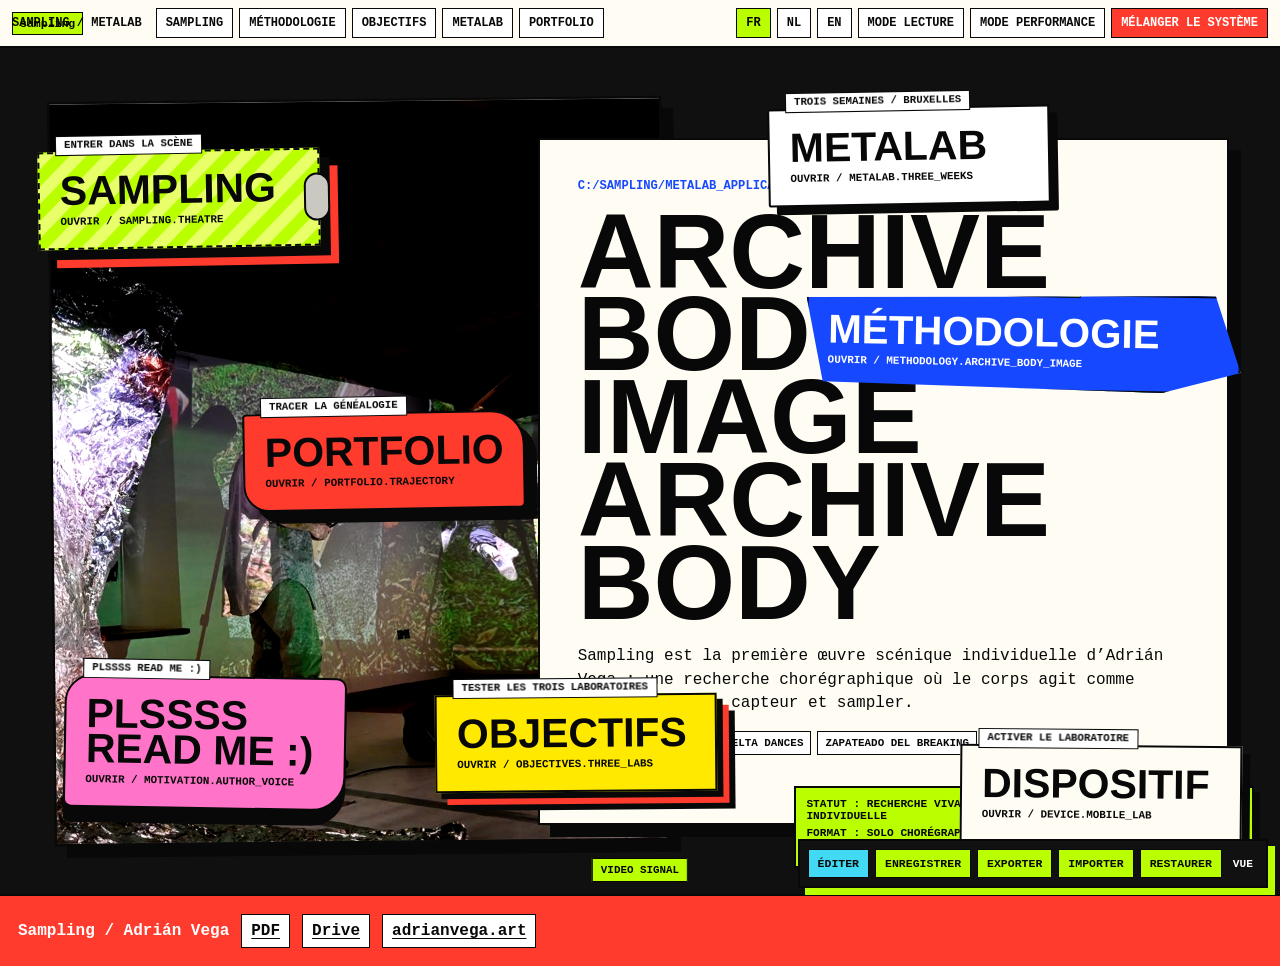
==== commit 96a920f5: "Rebuild interactive Metalab dossier" ====
--- a/index.html
+++ b/index.html
@@ -1,403 +1,66 @@
 <!doctype html>
-<html lang="en">
+<html lang="fr">
   <head>
     <meta charset="utf-8">
     <meta name="viewport" content="width=device-width, initial-scale=1">
     <title>Sampling / Metalab dossier</title>
     <meta
       name="description"
-      content="Sampling by Adrian Vega. Metalab application. Body, archive, image, authorship, ida y vuelta dances, projection, sound and choreographic research. French, Dutch and English dossier."
+      content="Sampling by Adrián Vega. An interactive Metalab dossier about body, archive, image, authorship and ida y vuelta dances."
     >
-    <link rel="stylesheet" href="./desktop-performance.css">
-    <style>
-      html,
-      body {
-        overflow-x: hidden;
-      }
-
-      body {
-        background: var(--paper);
-      }
-
-      .topbar nav {
-        gap: 14px;
-      }
-
-      .desktop-hero {
-        min-height: calc(100vh - 58px);
-        grid-template-columns: minmax(280px, 0.88fr) minmax(320px, 1.12fr);
-        grid-template-rows: minmax(430px, 1fr) auto;
-      }
-
-      .hero-copy h1 {
-        max-width: 980px;
-        font-size: clamp(3rem, 7.2vw, 7.4rem);
-      }
-
-      .hero-copy p {
-        max-width: 850px;
-      }
-
-      .window-content a,
-      .system-card a,
-      .folder-card a,
-      .portfolio-link a {
-        overflow-wrap: anywhere;
-      }
-
-      .floating-folder {
-        cursor: grab;
-        touch-action: none;
-        user-select: none;
-      }
-
-      .floating-folder.is-dragging {
-        cursor: grabbing;
-      }
-
-      .folder-a {
-        z-index: 9;
-      }
-
-      .folder-b {
-        z-index: 8;
-      }
-
-      .folder-c {
-        z-index: 7;
-      }
-
-      .folder-d {
-        z-index: 6;
-      }
-
-      .folder-e {
-        z-index: 5;
-      }
-
-      .desktop-window {
-        touch-action: none;
-      }
-
-      .essay {
-        max-width: 1120px;
-        margin: 0 auto;
-        display: grid;
-        gap: 20px;
-      }
-
-      .essay p {
-        margin: 0;
-        line-height: 1.55;
-      }
-
-      .essay strong {
-        font-weight: 900;
-      }
-
-      .large-text {
-        font-size: clamp(1.05rem, 1.7vw, 1.35rem);
-      }
-
-      .two-column,
-      .three-column {
-        display: grid;
-        gap: 18px;
-      }
-
-      .two-column {
-        grid-template-columns: repeat(2, minmax(0, 1fr));
-      }
-
-      .three-column {
-        grid-template-columns: repeat(3, minmax(0, 1fr));
-      }
-
-      .system-card,
-      .text-card,
-      .quote-card,
-      .portfolio-link {
-        border: 2px solid var(--line);
-        background: var(--paper);
-        box-shadow: var(--shadow);
-        padding: 18px;
-      }
-
-      .system-card h3,
-      .text-card h3,
-      .quote-card h3,
-      .portfolio-link h3 {
-        margin-top: 0;
-        text-transform: uppercase;
-      }
-
-      .system-card ul,
-      .text-card ul {
-        padding-left: 1.15rem;
-      }
-
-      .system-card li,
-      .text-card li {
-        margin-bottom: 0.35rem;
-      }
-
-      .quote-card {
-        background: var(--acid);
-        font-weight: 850;
-      }
-
-      .quote-card p {
-        font-size: clamp(1.1rem, 2vw, 1.55rem);
-        line-height: 1.35;
-      }
-
-      .wide-card {
-        grid-column: 1 / -1;
-      }
-
-      .image-grid {
-        display: grid;
-        grid-template-columns: repeat(3, minmax(0, 1fr));
-        gap: 18px;
-      }
-
-      .image-tile,
-      .video-card {
-        border: 2px solid var(--line);
-        background: var(--paper);
-        box-shadow: var(--shadow);
-        overflow: hidden;
-      }
-
-      .image-tile img {
-        width: 100%;
-        aspect-ratio: 4 / 3;
-        object-fit: cover;
-        display: block;
-        border-bottom: 2px solid var(--line);
-      }
-
-      .image-tile p {
-        margin: 0;
-        padding: 12px;
-        font-weight: 800;
-      }
-
-      .video-grid {
-        display: grid;
-        grid-template-columns: repeat(2, minmax(0, 1fr));
-        gap: 18px;
-      }
-
-      .video-frame {
-        aspect-ratio: 16 / 9;
-        border-bottom: 2px solid var(--line);
-        background: #111;
-      }
-
-      .video-frame iframe {
-        display: block;
-        width: 100%;
-        height: 100%;
-        border: 0;
-      }
-
-      .video-card-copy {
-        display: grid;
-        gap: 8px;
-        padding: 14px;
-      }
-
-      .video-card-copy h3,
-      .video-card-copy p {
-        margin: 0;
-      }
-
-      .video-card-copy h3 {
-        text-transform: uppercase;
-      }
-
-      .phase-list {
-        display: grid;
-        gap: 12px;
-      }
-
-      .phase-item {
-        border: 2px solid var(--line);
-        background: var(--paper);
-        box-shadow: 4px 4px 0 var(--line);
-        padding: 16px;
-      }
-
-      .phase-item strong {
-        display: block;
-        margin-bottom: 6px;
-        text-transform: uppercase;
-      }
-
-      .phase-item p {
-        margin: 0;
-      }
-
-      .mini-index {
-        display: flex;
-        flex-wrap: wrap;
-        gap: 8px;
-      }
-
-      .mini-index a,
-      .mini-index span {
-        border: 2px solid var(--line);
-        background: var(--acid);
-        color: var(--ink);
-        padding: 8px 10px;
-        font-weight: 900;
-        text-transform: uppercase;
-        text-decoration: none;
-      }
-
-      .lang-grid {
-        display: grid;
-        grid-template-columns: repeat(3, minmax(0, 1fr));
-        gap: 14px;
-      }
-
-      .lang-block {
-        border: 2px solid var(--line);
-        background: #fff;
-        padding: 14px;
-      }
-
-      .lang-block strong {
-        display: block;
-        margin-bottom: 8px;
-        text-transform: uppercase;
-      }
-
-      .link-list {
-        display: grid;
-        gap: 10px;
-      }
-
-      .link-list a {
-        color: var(--ink);
-        font-weight: 900;
-        overflow-wrap: anywhere;
-      }
-
-      .notice {
-        background: var(--acid);
-      }
-
-      .edit-panel {
-        display: none !important;
-      }
-
-      .edit-panel button {
-        border: 2px solid var(--line);
-        background: var(--acid);
-        color: var(--ink);
-        padding: 8px 10px;
-        font: inherit;
-        font-size: 0.78rem;
-        font-weight: 900;
-        text-transform: uppercase;
-        cursor: pointer;
-      }
-
-      .edit-panel button:hover,
-      .edit-panel button:focus-visible {
-        background: var(--hot);
-        color: #fff;
-      }
-
-      body.edit-mode [data-edit-text] {
-        outline: 2px dashed var(--hot);
-        outline-offset: 3px;
-        cursor: text;
-      }
-
-      body.edit-mode img[data-edit-image] {
-        outline: 3px dashed var(--hot);
-        outline-offset: -8px;
-        cursor: pointer;
-      }
-
-      @media (max-width: 900px) {
-        .desktop-hero,
-        .two-column,
-        .three-column,
-        .lang-grid,
-        .image-grid,
-        .video-grid {
-          grid-template-columns: 1fr;
-        }
-
-        .wide-card {
-          grid-column: auto;
-        }
-
-        .topbar nav {
-          overflow-x: auto;
-        }
-      }
-    </style>
+    <link rel="stylesheet" href="./sampling-v2.css">
   </head>
-
   <body>
-    <div class="boot" aria-hidden="true">
+    <div class="boot" data-boot role="presentation">
       <div class="boot-log">
         <span>loading sampling_application...</span>
-        <span>mounting digital_bodies_materials.zip</span>
-        <span>separating sampling_from_buffering</span>
-        <span>checking camera / mylar / shoes / ball / cyclorama</span>
+        <span>archive -> body -> image -> archive -> body</span>
         <span>body online</span>
       </div>
     </div>
 
-    <div class="cursor-tag" aria-hidden="true">sampling</div>
-    <div class="signal-line" aria-hidden="true"></div>
+    <div class="cursor-tag" aria-hidden="true" data-cursor-tag>sampling</div>
+    <div class="signal-line" aria-hidden="true" data-signal-line></div>
 
     <header class="topbar">
-      <a class="brand" href="#desktop" data-cursor="Metalab">SAMPLING / METALAB</a>
-      <nav aria-label="Main navigation">
-        <a href="#sampling" data-cursor="project">SAMPLING</a>
-        <a href="#methodology" data-cursor="method">METODOLOGIA</a>
-        <a href="#objectives" data-cursor="labs">OBJETIVOS</a>
-        <a href="#portfolio" data-cursor="materials">PORTFOLIO</a>
-      </nav>
-      <button class="mode-button" type="button" data-mode-toggle>performance mode</button>
-      <button class="panic-button" type="button" data-shuffle>shuffle system</button>
+      <a class="brand" href="#desktop" data-cursor-label="sampling">SAMPLING / METALAB</a>
+      <nav aria-label="Main navigation" data-nav></nav>
+      <div class="toolbar">
+        <div class="language-switcher" role="group" aria-label="Language">
+          <button type="button" data-lang="fr">FR</button>
+          <button type="button" data-lang="nl">NL</button>
+          <button type="button" data-lang="en">EN</button>
+        </div>
+        <button class="mode-button" type="button" data-reading-toggle>READING MODE</button>
+        <button class="mode-button" type="button" data-performance-toggle>PERFORMANCE MODE</button>
+        <button class="shuffle-button" type="button" data-shuffle>SHUFFLE</button>
+      </div>
     </header>
 
     <main id="desktop">
-      <section class="desktop-hero">
+      <section class="desktop-hero" data-hero>
         <div class="autoplay-frame" aria-hidden="true">
           <iframe
-            src="https://www.youtube.com/embed/pkP5lEjQFqI?autoplay=1&mute=1&controls=1&loop=1&playlist=pkP5lEjQFqI&modestbranding=1"
+            src="https://www.youtube.com/embed/pkP5lEjQFqI?autoplay=1&mute=1&controls=0&loop=1&playlist=pkP5lEjQFqI&modestbranding=1&playsinline=1"
             title="Sampling research loop"
-            allow="autoplay; encrypted-media; picture-in-picture; web-share"
+            allow="autoplay; encrypted-media; picture-in-picture"
           ></iframe>
         </div>
-        <div class="hero-image">
+
+        <figure class="hero-image">
           <img
             src="./assets/sampling-visual/muestra-proyeccion-mylar-publico.jpg"
             alt="Sampling open studio with projection, mylar and body"
             data-edit-image
+            data-edit-id="hero-image"
           >
-        </div>
+        </figure>
+
         <div class="hero-copy">
           <p class="sysline">C:/SAMPLING/METALAB_APPLICATION</p>
-          <h1 data-edit-text>archive body image archive body</h1>
-          <p data-edit-text>
-            FR / Sampling est la première oeuvre scénique individuelle d'Adrian Vega: une recherche
-            chorégraphique où le corps agit comme archive, écran, capteur et sampler. NL / Sampling is het
-            eerste individuele scenische werk van Adrian Vega: een choreografisch onderzoek waarin het
-            lichaam functioneert als archief, scherm, sensor en sampler. EN / Sampling is Adrian Vega's
-            first individual theatrical work: a choreographic research where the body acts as archive,
-            screen, sensor and sampler.
-          </p>
-          <div class="tag-list">
+          <h1 data-hero-title data-edit-text data-edit-id="hero-title">archive body image archive body</h1>
+          <p data-hero-description data-edit-text data-edit-id="hero-description"></p>
+          <div class="tag-list" aria-label="Keywords">
             <span>body-screen</span>
             <span>ida y vuelta dances</span>
             <span>zapateado del breaking</span>
@@ -405,1256 +68,36 @@
             <span>Brussels / Forest</span>
           </div>
         </div>
-        <div class="status-panel">
-          <span>status: research alive / first theatrical work</span>
-          <span>format: choreographic work / device / open test</span>
-          <span>signal: slow production, real ecosystem</span>
-        </div>
-        <button class="floating-folder folder-a folder-style-ticket" type="button" data-open="sampling" data-draggable-folder data-title="SAMPLING">
-          <span class="folder-title">Sampling</span>
-        </button>
-        <button class="floating-folder folder-b folder-style-puma" type="button" data-open="methodology" data-draggable-folder data-title="METHOD">
-          <span class="folder-title">Methodology</span>
-        </button>
-        <button class="floating-folder folder-c folder-style-volume" type="button" data-open="objectives" data-draggable-folder data-title="OBJECTIVES">
-          <span class="folder-title">Objectives</span>
-        </button>
-        <button class="floating-folder folder-d folder-style-rounded" type="button" data-open="portfolio" data-draggable-folder data-title="PORTFOLIO">
-          <span class="folder-title">Portfolio</span>
-        </button>
-        <button class="floating-folder folder-e folder-style-bug" type="button" data-open="device" data-draggable-folder data-title="DEVICE">
-          <span class="folder-title">Device</span>
-        </button>
+
+        <div class="status-panel" data-status-panel></div>
+        <div class="folder-stage" data-folder-stage aria-label="Interactive dossier folders"></div>
+        <button class="video-peek" type="button" data-video-peek aria-label="Reveal research video">VIDEO SIGNAL</button>
       </section>
 
-      <section class="marquee" aria-label="Keywords">
-        <div>
-          <span>sample</span>
-          <span>compas expandido</span>
-          <span>camera-body</span>
-          <span>mylar</span>
-          <span>ball</span>
-          <span>shoes</span>
-          <span>silence</span>
-          <span>BOE</span>
-          <span>Forest</span>
-        </div>
-      </section>
-
-      <section class="window intro-window application-window" id="sampling">
-        <div class="window-bar">
-          <span>SAMPLING.project</span>
-          <span>_ [] x</span>
-        </div>
-        <div class="window-content intro-grid">
-          <p data-edit-text>
-            FR / Sampling vient de Digital Bodies - Echo & Delay, une recherche qui a ouvert deux lignes:
-            Buffering, liée à l'installation, à la latence, aux écrans brisés et aux systèmes autonomes
-            d'image; et Sampling, centrée sur le corps chorégraphique, le théâtre, l'archive, le rythme,
-            l'auteur et l'identité. Cette candidature concerne spécifiquement Sampling.
-          </p>
-          <p data-edit-text>
-            NL / Het project komt naar Metalab terwijl Adrian naar Brussel verhuist. Na tijdelijke verblijven
-            in Montgomery en Parvis de Saint-Gilles verhuist hij in juli 2026 naar Vorst met een huurcontract
-            van drie jaar. EN / Metalab can become a first real entrance into the artistic ecosystem of
-            Brussels: interlocution, dramaturgical distance, public feedback and a way to test how the work
-            is read outside its Iberian context.
-          </p>
-        </div>
-      </section>
-
-      <section class="section" id="application">
-        <div class="section-head">
-          <p class="sysline">/PHASE_1/APPLICATION_FRONT_PAGE</p>
-          <h2>Motivation / Motivation / Motivatie</h2>
-        </div>
-        <div class="lang-grid">
-          <article class="lang-block">
-            <strong>FR</strong>
-            <p>
-              Je présente Sampling à Metalab à un moment très concret: je viens d'arriver à Bruxelles et je
-              commence à construire ici une continuité de vie, de travail et de regard. Après presque vingt
-              ans de pratique entre danse, hip hop, flamenco, technique, image et recherche, ce projet ouvre
-              mon premier travail scénique individuel. Metalab m'intéresse comme un lieu d'accompagnement,
-              de friction dramaturgique et d'entrée réelle dans l'écosystème artistique bruxellois.
-            </p>
-          </article>
-          <article class="lang-block">
-            <strong>NL</strong>
-            <p>
-              Ik dien Sampling in bij Metalab op een heel precies moment: ik ben net in Brussel aangekomen
-              en begin hier een continuiteit van leven, werk en blik op te bouwen. Na bijna twintig jaar
-              praktijk tussen dans, hiphop, flamenco, techniek, beeld en onderzoek opent dit project mijn
-              eerste individuele scenische werk. Metalab interesseert mij als plek voor begeleiding,
-              dramaturgische frictie en een echte toegang tot het Brusselse artistieke ecosysteem.
-            </p>
-          </article>
-          <article class="lang-block">
-            <strong>EN</strong>
-            <p>
-              I am applying to Metalab with Sampling at a very specific moment: I have just arrived in
-              Brussels and I am starting to build a continuity of life, work and artistic attention here.
-              After almost twenty years of practice across dance, hip hop, flamenco, technical work, image
-              and research, this project opens my first individual theatrical work. Metalab matters as a
-              place for accompaniment, dramaturgical friction and a real entrance into Brussels' artistic
-              ecosystem.
-            </p>
-          </article>
-        </div>
-        <div class="two-column">
-          <article class="portfolio-link notice">
-            <h3>Phase 1 / Web dossier</h3>
-            <p>
-              FR / Ce site rassemble le texte, les vidéos et le portfolio pour la candidature. NL / Deze
-              website verzamelt de tekst, video's en portfolio voor de aanvraag. EN / This website gathers
-              the application text, videos and portfolio.
-            </p>
-            <p><a href="https://adrianvegainfo.github.io/Sampling.metarage/">Public web dossier</a></p>
-          </article>
-          <article class="portfolio-link notice">
-            <h3>Phase 2 / Material archive</h3>
-            <p>
-              FR / Les matériaux complets seront téléversés ensuite pour laisser le temps au dossier de
-              respirer. NL / De volledige materialen worden later opgeladen zodat deze eerste fase helder
-              blijft. EN / Full materials will be uploaded later so this first phase can remain precise.
-            </p>
-            <p><a href="https://drive.google.com/drive/folders/1l2qYD9uSCw4IzxpDmVivtd3GStCjO6WI?usp=sharing">Google Drive folder for phase 2</a></p>
-          </article>
-        </div>
-      </section>
-
-      <section class="section" id="sampling-summary">
-        <div class="section-head">
-          <p class="sysline">/SAMPLING/PROJECT</p>
-          <h2>What Sampling is / Ce qu'est Sampling / Wat Sampling is</h2>
-        </div>
-        <div class="lang-grid">
-          <article class="lang-block">
-            <strong>FR</strong>
-            <p>
-              Sampling est une recherche chorégraphique sur les danses d'aller-retour, l'archive corporelle
-              et l'image comme surface active. Le corps traverse flamenco, breaking, football, culture
-              populaire, mémoire politique, bruit numérique, caméra et projection pour faire apparaître
-              rythme, tension, image, présence, jeu, erreur et mémoire.
-            </p>
-          </article>
-          <article class="lang-block">
-            <strong>NL</strong>
-            <p>
-              Sampling is een choreografisch onderzoek naar heen-en-weer bewegende dansgeschiedenissen,
-              lichaamsarchief en beeld als actieve oppervlakte. Het lichaam gaat door flamenco, breaking,
-              voetbal, populaire cultuur, politieke herinnering, digitale ruis, camera en projectie om ritme,
-              spanning, beeld, aanwezigheid, spel, fout en geheugen zichtbaar te maken.
-            </p>
-          </article>
-          <article class="lang-block">
-            <strong>EN</strong>
-            <p>
-              Sampling is a choreographic research into ida y vuelta dances, bodily archive and image as an
-              active surface. The body passes through flamenco, breaking, football, popular culture,
-              political memory, digital noise, camera and projection until rhythm, tension, image, presence,
-              play, failure and memory appear.
-            </p>
-          </article>
-        </div>
-        <div class="essay large-text">
-          <p data-edit-text>
-            Sampling unfolds as the progressive transformation of a scenic space into a device of body,
-            archive, image and sound. The piece begins before it begins: while the audience enters, a
-            seguiriya compas holds the time and the body appears in an apparently casual situation,
-            arranging cables, cameras, shoes, microphones, mylar, projections and installation materials.
-            There is a football on stage. The body plays, passes, tests, activates a memory of football,
-            leisure, childhood, dribbling and popular culture. This first zone is light, ironic and
-            everyday, while it already contains a precise operation: building identity from detail, as if
-            the stage were an almost surgical space where materials are cut, isolated, pasted, displaced
-            and recomposed.
-          </p>
-          <p data-edit-text>
-            The device is assembled in front of the audience. The stage works as an unfinished installation:
-            cameras, cables, shoes, costume-screen, projection, sound, ball and body. At one point, the body
-            disappears while activating or reorganising the space, and that disappearance opens the first
-            projected image: a visual totem, a square over green, a surface between field, cement, screen
-            and archive. From there, the piece enters a zone of stillness, pause, ASMR and listening. The
-            body, without shoes, interacts with mylar, projection, objects and the accumulation of shoes on
-            stage. The costume allows the dance to appear on the body itself: a mobile and still screen
-            where the body observes itself, mythologises itself and becomes a surface of inscription.
-          </p>
-          <p data-edit-text>
-            Later, the light rises progressively until the projection disappears and the space returns to
-            full presence. Another transformation begins: pulse, atonal guitars, body inside the
-            installation, a long pause looking at the audience, observing who observes. The body records its
-            own images: one camera records another camera, one recording records another recording, the
-            scene produces archive while it happens. Choreographically, the work uses zapateado, footwork,
-            fall, stillness, breath, impact, football, camera, projection, costume-screen and sound produced
-            by the body. Identity passes through the body until it is re-signified as rhythm, tension,
-            image, presence, play, failure and memory.
-          </p>
-        </div>
-      </section>
-
-      <section class="section" id="urgency">
-        <div class="section-head">
-          <p class="sysline">/WHY_NOW</p>
-          <h2>Urgency / Urgence / Urgentie</h2>
-        </div>
-        <div class="lang-grid">
-          <article class="lang-block">
-            <strong>FR</strong>
-            <p>
-              L'urgence vient d'une friction entre corps, auteur et loi. Sampling part d'un trouble: les
-              corps ont produit des imaginaires nationaux, touristiques, folkloriques, sportifs et
-              masculins, mais leur autorité chorégraphique reste souvent déplacée, diluée ou invisible. Le
-              projet met ce manque en scène par la pratique physique.
-            </p>
-          </article>
-          <article class="lang-block">
-            <strong>NL</strong>
-            <p>
-              De urgentie ontstaat uit een frictie tussen lichaam, auteurschap en wet. Sampling vertrekt
-              vanuit een storing: lichamen hebben nationale, toeristische, folkloristische, sportieve en
-              mannelijke verbeeldingen geproduceerd, terwijl hun choreografische autoriteit vaak verplaatst,
-              verdund of onzichtbaar blijft.
-            </p>
-          </article>
-          <article class="lang-block">
-            <strong>EN</strong>
-            <p>
-              The urgency comes from a friction between body, authorship and law. Sampling starts from a
-              disturbance: bodies have produced national, tourist, folkloric, sports and masculine
-              imaginaries, while their choreographic authority often remains displaced, diluted or invisible.
-            </p>
-          </article>
-        </div>
-        <div class="two-column">
-          <article class="text-card">
-            <h3>Why now</h3>
-            <p data-edit-text>
-              Sampling comes from a question about bodily authorship: which bodies produce culture,
-              identity and collective imagination, and which bodies are recognised as authors. The project
-              works with a friction between the legal, historical and symbolic frameworks in Spain. Spanish
-              intellectual property law includes choreographies as protected works, and the Constitution
-              recognises artistic creation. The project focuses on the distance between that formal
-              recognition and a cultural history where bodies have built national image, tourism, exoticism,
-              folklore, masculinity, sport and tradition while their authorship remains diluted.
-            </p>
-          </article>
-          <article class="text-card">
-            <h3>Social commitment</h3>
-            <p data-edit-text>
-              During the dictatorship and through its cultural inheritance, Spain built an exportable image
-              through bodies: flamenco bodies, popular bodies, gypsy bodies, feminised bodies, masculinised
-              bodies, sports bodies, tourist bodies, folklorised bodies. Sampling places that fracture on
-              stage through practice: cutting, repeating, delaying, holding, dribbling, failing, recording
-              and recomposing. The social commitment is to open a conversation on tradition, property,
-              body, memory and authorship from presence and physical transformation.
-            </p>
-          </article>
-        </div>
-      </section>
-
-      <section class="section" id="methodology">
-        <div class="section-head">
-          <p class="sysline">/METODOLOGIA/ARCHIVE_BODY_IMAGE</p>
-          <h2>Methodology / Methodologie / Methodologie</h2>
-        </div>
-        <div class="lang-grid">
-          <article class="lang-block">
-            <strong>FR</strong>
-            <p>
-              La méthode fonctionne comme un circuit: archive -> corps -> image -> archive -> corps. Chaque
-              matériau est coupé, isolé, répété, décalé, retardé, tenu, épuisé et recomposé. L'attention
-              ouvre l'écoute; la tension charge l'image; l'intuition reconnaît la matière avant que le
-              discours puisse la formuler.
-            </p>
-          </article>
-          <article class="lang-block">
-            <strong>NL</strong>
-            <p>
-              De methode werkt als een circuit: archief -> lichaam -> beeld -> archief -> lichaam. Elk
-              materiaal wordt gesneden, geisoleerd, herhaald, verschoven, vertraagd, vastgehouden,
-              uitgeput en opnieuw gecomponeerd. Aandacht opent het luisteren; spanning laadt het beeld;
-              intuitie herkent materiaal voordat taal het kan formuleren.
-            </p>
-          </article>
-          <article class="lang-block">
-            <strong>EN</strong>
-            <p>
-              The method works as a circuit: archive -> body -> image -> archive -> body. Each material is
-              cut, isolated, repeated, displaced, delayed, held, exhausted and recomposed. Attention opens
-              listening; tension loads the image; intuition recognises material before discourse can
-              formulate it.
-            </p>
-          </article>
-        </div>
-        <div class="essay large-text">
-          <p data-edit-text>
-            My methodology starts from a circuit between archive, body and image. An archive can be a law,
-            a historical image, a flamenco gesture, a footwork pattern, a hip hop video, a football phrase,
-            a family memory, a camera, a ball, a seguiriya compas, a screen, a digital buzz, a masculine
-            posture, electronic music or an image of country. First I observe where that material lives in
-            the body: in the foot, the back, the breath, the gaze, the floor, tension, attention or
-            intuition. Then I make it pass through physical operations of sampling: cut, isolate, repeat,
-            displace, take out of compas, delay, glitch, hold, exhaust, recompose. The image that appears
-            becomes archive again and enters the body again. The method works as a circuit: archive -> body
-            -> image -> archive -> body.
-          </p>
-          <p data-edit-text>
-            In this process I distinguish attention and tension. Attention opens perception, listens and
-            detects. Tension accumulates, holds and loads an image until it carries weight. I also work
-            through intuition, understood as a bodily knowledge previous to explanation: something the body
-            recognises before discourse can formulate it. Sampling is built from listening, risk,
-            repetition, error, delay, presence and recomposition. The work needs space to test, get lost and
-            fail, like a football training process where the body learns by dribbling, occupying different
-            positions and taking risks before entering a collective composition.
-          </p>
-        </div>
-      </section>
-
-      <section class="piece-dossier" id="three-weeks">
-        <div class="section-head">
-          <p class="sysline">/METALAB/THREE_WEEKS</p>
-          <h2>Three connected weeks / Trois semaines / Drie weken</h2>
-        </div>
-        <div class="lang-grid">
-          <article class="lang-block">
-            <strong>FR</strong>
-            <p>
-              Semaine 1: écriture, mémoire, dramaturgie, cadre critique, auteur et séparation précise entre
-              Sampling, Buffering et Digital Bodies. Semaine 2: application physique de l'hypothèse avec
-              corps, caméra, son, ballon, chaussures, mylar et projection. Semaine 3: résidence technique,
-              lumière, cyclorama, linoleum, test public et retour dramaturgique.
-            </p>
-          </article>
-          <article class="lang-block">
-            <strong>NL</strong>
-            <p>
-              Week 1: schrijven, herinnering, dramaturgie, kritisch kader, auteurschap en een precieze
-              scheiding tussen Sampling, Buffering en Digital Bodies. Week 2: fysieke toepassing met
-              lichaam, camera, geluid, bal, schoenen, mylar en projectie. Week 3: technische residentie,
-              licht, cyclorama, dansvloer, publieke test en dramaturgische feedback.
-            </p>
-          </article>
-          <article class="lang-block">
-            <strong>EN</strong>
-            <p>
-              Week 1: writing, memory, dramaturgy, critical frame, authorship and a precise separation
-              between Sampling, Buffering and Digital Bodies. Week 2: physical application through body,
-              camera, sound, ball, shoes, mylar and projection. Week 3: technical residency, light,
-              cyclorama, linoleum, public test and dramaturgical feedback.
-            </p>
-          </article>
-        </div>
-        <div class="three-column">
-          <article class="system-card">
-            <h3>Week 1 / writing and memory</h3>
-            <ul>
-              <li>Clarify dramaturgy, critical frame and bodily authorship.</li>
-              <li>Work on BOE, archive-body-image, identity and legal/symbolic friction.</li>
-              <li>Separate Sampling and Buffering with precision.</li>
-              <li>Identify which Digital Bodies materials belong to Sampling.</li>
-              <li>Meet Brussels-based interlocutors and possible external eyes.</li>
-            </ul>
-          </article>
-          <article class="system-card">
-            <h3>Week 2 / physical hypothesis</h3>
-            <ul>
-              <li>Apply the written hypothesis through body, camera and sound.</li>
-              <li>Test entrance with audience, seguiriya compas, ball and visible installation.</li>
-              <li>Work with shoes, mylar, camera, projection, stillness and body sound.</li>
-              <li>Clean the existing 35-40 minutes of material and identify the missing conclusion.</li>
-              <li>Listen to how the piece asks to be structured.</li>
-            </ul>
-          </article>
-          <article class="system-card">
-            <h3>Week 3 / technical residency and public test</h3>
-            <ul>
-              <li>Test body, camera, projection, sound, light, cyclorama, linoleum and mylar.</li>
-              <li>Enter with a MagicQ 3D lighting hypothesis prepared in advance.</li>
-              <li>Keep the lighting design porous enough to respond to the work.</li>
-              <li>Use my technical autonomy with MagicQ and Compact Connect.</li>
-              <li>Share an open test with public feedback.</li>
-            </ul>
-          </article>
-        </div>
-      </section>
-
-      <section class="piece-dossier" id="objectives">
-        <div class="section-head">
-          <p class="sysline">/OBJETIVOS/THREE_LABS_OF_FRICTION</p>
-          <h2>Objectives / Objectifs / Doelstellingen</h2>
-        </div>
-        <div class="lang-grid">
-          <article class="lang-block">
-            <strong>FR</strong>
-            <p>
-              Les objectifs sont de vérifier trois frictions: le sol comme instrument, le corps comme écran
-              et les danses d'aller-retour comme archive en mouvement. La résidence doit transformer ces
-              hypothèses en scènes habitables.
-            </p>
-          </article>
-          <article class="lang-block">
-            <strong>NL</strong>
-            <p>
-              De doelstellingen testen drie fricties: de vloer als instrument, het lichaam als scherm en
-              heen-en-weer bewegende dansgeschiedenissen als levend archief. De residentie moet deze
-              hypothesen omzetten in bewoonbare scenes.
-            </p>
-          </article>
-          <article class="lang-block">
-            <strong>EN</strong>
-            <p>
-              The objectives test three frictions: the floor as instrument, the body as screen, and ida y
-              vuelta dances as moving archive. The residency should transform these hypotheses into
-              inhabitable scenes.
-            </p>
-          </article>
-        </div>
-        <div class="three-column">
-          <article class="system-card">
-            <h3>Lab A / acoustic body</h3>
-            <p data-edit-text>
-              This laboratory researches the floor as instrument and the body as sound generator. The
-              practice starts from the oscillation between flamenco foot technique and the inversion of
-              breaking: feet, hands, knees, back, breath, fall and drag work as percussive agents.
-              Zapateado leaves the vertical axis and becomes contaminated by horizontality, floorwork,
-              loss of axis and impact.
-            </p>
-            <ul>
-              <li>Zapateado del breaking.</li>
-              <li>Floor as resonant surface.</li>
-              <li>Error, drag and stumble as rhythmic material.</li>
-              <li>Expanded compas made from body sound.</li>
-            </ul>
-          </article>
-          <article class="system-card">
-            <h3>Lab B / body-screen</h3>
-            <p data-edit-text>
-              This laboratory researches the body as surface of inscription, projection and return. Camera,
-              projection, mylar, cyclorama screen, costume-screen, light and delay allow the body to receive
-              images, deform them and return them to the space as presence. One camera records another
-              camera, the image returns to the body, and the stage produces archive while it happens.
-            </p>
-            <ul>
-              <li>Projection over the body.</li>
-              <li>Delay, visual traces and ghost presences.</li>
-              <li>Camera-body and costume-screen.</li>
-              <li>Identity as image, reflection and residue.</li>
-            </ul>
-          </article>
-          <article class="system-card">
-            <h3>Lab C / ida y vuelta dances</h3>
-            <p data-edit-text>
-              This laboratory places ida y vuelta dances at the center of Sampling. It works with gestures
-              that have travelled: flamenco, zapateado, hip hop, breaking, football, dribbling, youth
-              culture, television, Spanish archive, images of country and postdigital memory. The body
-              cuts, repeats, isolates, displaces, delays, holds, exhausts and recomposes these materials.
-            </p>
-            <ul>
-              <li>Archive, tradition and travel.</li>
-              <li>Football dribble as bodily authorship.</li>
-              <li>Footwork, zapateado, ball and shoes.</li>
-              <li>Identity re-signified through body.</li>
-            </ul>
-          </article>
-        </div>
-      </section>
-
-      <section class="piece-dossier" id="device">
-        <div class="section-head">
-          <p class="sysline">/TECHNICAL_DEVICE/MOBILE_LAB</p>
-          <h2>Technical device / Dispositif technique / Technisch apparaat</h2>
-        </div>
-        <div class="lang-grid">
-          <article class="lang-block">
-            <strong>FR</strong>
-            <p>
-              J'apporte un laboratoire mobile autonome: captation sonore, Ableton, micros de contact,
-              projecteurs, caméras, MagicQ avec Compact Connect, mylar, écran cyclorama, linoleum, chaussures
-              et ballon. Ces outils servent à chercher, pas à fermer prématurément une production.
-            </p>
-          </article>
-          <article class="lang-block">
-            <strong>NL</strong>
-            <p>
-              Ik breng een autonoom mobiel laboratorium mee: geluidsopname, Ableton, contactmicrofoons,
-              projectoren, camera's, MagicQ met Compact Connect, mylar, cyclorama, dansvloer, schoenen en
-              bal. Deze middelen dienen het onderzoek en sluiten de productie nog niet vast.
-            </p>
-          </article>
-          <article class="lang-block">
-            <strong>EN</strong>
-            <p>
-              I bring an autonomous mobile laboratory: sound capture, Ableton, contact microphones,
-              projectors, cameras, MagicQ with Compact Connect, mylar, cyclorama screen, linoleum, shoes and
-              football. These tools serve research and avoid fixing production too early.
-            </p>
-          </article>
-        </div>
-        <div class="two-column">
-          <article class="system-card">
-            <h3>Sound capture / floor as instrument</h3>
-            <ul>
-              <li>Zoom H6.</li>
-              <li>Piezo contact microphones.</li>
-              <li>Two Shure SM58.</li>
-              <li>Voice microphone.</li>
-              <li>Ableton Push 2 and Ableton Live.</li>
-              <li>Soma Ether V2 for electromagnetic fields.</li>
-            </ul>
-            <p>
-              The floor, shoes, objects and breath become resonant material. Ableton processes live body
-              sound through echoes, delays, loops, cuts and interruptions.
-            </p>
-          </article>
-          <article class="system-card">
-            <h3>Image / light / latency</h3>
-            <ul>
-              <li>Kodak Mini projector.</li>
-              <li>Epson projector.</li>
-              <li>GoPro Hero 8.</li>
-              <li>Fujifilm X-T3.</li>
-              <li>Tripods and computer.</li>
-              <li>MagicQ with Compact Connect.</li>
-            </ul>
-            <p>
-              Projection, camera, delay and light function as architecture. Documentation is part of the
-              method: images return to the body and feed the composition.
-            </p>
-          </article>
-          <article class="system-card">
-            <h3>Scenic surfaces</h3>
-            <ul>
-              <li>Cyclorama screen.</li>
-              <li>Dance linoleum.</li>
-              <li>Mylar.</li>
-              <li>Costume-screen.</li>
-              <li>Reflective materials.</li>
-              <li>Visible cables.</li>
-            </ul>
-            <p>
-              These surfaces receive, reflect, distort and amplify the body. The linoleum receives impact;
-              mylar returns a broken reflection; the cyclorama holds light and archive.
-            </p>
-          </article>
-          <article class="system-card">
-            <h3>Objects and memory</h3>
-            <ul>
-              <li>Shoes.</li>
-              <li>Football.</li>
-              <li>Cables.</li>
-              <li>Objects from Digital Bodies.</li>
-              <li>Possible industrial-memory materials.</li>
-            </ul>
-            <p>
-              Objects act as physical partners and memory triggers. The football opens play, dribble,
-              leisure, childhood and popular culture. Shoes carry zapateado, impact and repetition.
-            </p>
-          </article>
-        </div>
-      </section>
-
-      <section class="piece-dossier" id="brussels">
-        <div class="section-head">
-          <p class="sysline">/BRUSSELS/ECOSYSTEM</p>
-          <h2>Brussels, audience and alliances / Bruxelles, public et alliances / Brussel, publiek en partners</h2>
-        </div>
-        <div class="lang-grid">
-          <article class="lang-block">
-            <strong>FR</strong>
-            <p>
-              Bruxelles est nécessaire parce que le projet a besoin d'être lu à distance de son contexte
-              ibérique. Je viens d'arriver dans la ville, je m'installe à Forest pour trois ans et je cherche
-              des regards qui puissent interroger comment l'identité, l'auteur, la tradition et l'archive se
-              traduisent depuis un autre écosystème.
-            </p>
-          </article>
-          <article class="lang-block">
-            <strong>NL</strong>
-            <p>
-              Brussel is nodig omdat het project gelezen moet worden op afstand van zijn Iberische context.
-              Ik ben net in de stad aangekomen, ik vestig mij drie jaar in Vorst en zoek blikken die kunnen
-              bevragen hoe identiteit, auteurschap, traditie en archief vanuit een ander ecosysteem worden
-              vertaald.
-            </p>
-          </article>
-          <article class="lang-block">
-            <strong>EN</strong>
-            <p>
-              Brussels is necessary because the project needs to be read at a distance from its Iberian
-              context. I have just arrived in the city, I am moving to Forest for three years, and I need
-              perspectives that can question how identity, authorship, tradition and archive translate from
-              another ecosystem.
-            </p>
-          </article>
-        </div>
-        <div class="phase-list">
-          <div class="phase-item">
-            <strong>Metalab / Brussels</strong>
-            <p>
-              First real entrance into the city: dramaturgical writing, interlocution, body-device testing
-              and public feedback outside the Iberian context.
-            </p>
-          </div>
-          <div class="phase-item">
-            <strong>Laboral / Gijon-Xixon</strong>
-            <p>
-              Studio access in Adrian's birth city. A longer research phase can be planned there with
-              advance notice.
-            </p>
-          </div>
-          <div class="phase-item">
-            <strong>Antic Teatre / Grec Pro</strong>
-            <p>
-              Adrian is connected to Antic Teatre after Inaudit and works close to its artistic ecosystem.
-              Antic could become a coproduction partner toward a possible Grec context if further support
-              is gathered.
-            </p>
-          </div>
-          <div class="phase-item">
-            <strong>Dansa Metropolitana</strong>
-            <p>
-              A fundamental context in Adrian's development, supporting Los lunares del Puma and Digital
-              Bodies through mediation, young audiences and research formats.
-            </p>
-          </div>
-          <div class="phase-item">
-            <strong>Escena Xixon / Fundacion Municipal de Cultura de Gijon</strong>
-            <p>
-              Context linked to the Digital Bodies research in Gijon/Xixon and a possible future
-              activation of workshops and presentation.
-            </p>
-          </div>
-        </div>
-      </section>
-
-      <section class="section" id="portfolio">
-        <div class="section-head">
-          <p class="sysline">/PORTFOLIO/TRAJECTORY</p>
-          <h2>Portfolio and trajectory / Portfolio et parcours / Portfolio en traject</h2>
-        </div>
-        <div class="lang-grid">
-          <article class="lang-block">
-            <strong>FR</strong>
-            <p>
-              Le portfolio montre la généalogie de Sampling: Digital Bodies comme recherche-mère, Buffering
-              comme ligne d'installation, Inaudit comme écoute du corps-capteur, Los lunares del Puma comme
-              caméra et processus, et We are just okey comme projet de fin d'études où apparaissent chute,
-              impact, jeu et zapateado.
-            </p>
-          </article>
-          <article class="lang-block">
-            <strong>NL</strong>
-            <p>
-              Het portfolio toont de genealogie van Sampling: Digital Bodies als moederonderzoek, Buffering
-              als installatieve lijn, Inaudit als luisteren naar het sensorlichaam, Los lunares del Puma als
-              camera en proces, en We are just okey als afstudeerproject waarin val, impact, spel en
-              zapateado verschijnen.
-            </p>
-          </article>
-          <article class="lang-block">
-            <strong>EN</strong>
-            <p>
-              The portfolio shows the genealogy of Sampling: Digital Bodies as mother research, Buffering as
-              installation line, Inaudit as listening through the body-sensor, Los lunares del Puma as camera
-              and process, and We are just okey as a final degree project where fall, impact, play and
-              zapateado appear.
-            </p>
-          </article>
-        </div>
-        <div class="folder-grid">
-          <article class="folder-card">
-            <div class="piece-media">
-              <img src="./assets/digital-bodies-cover.jpg" alt="Digital Bodies cover" data-edit-image>
-            </div>
-            <span class="file-type">DIGITAL_BODIES.research</span>
-            <h3>Digital Bodies - Echo & Delay</h3>
-            <p>
-              FR / Recherche-mère sur corps, image, son, archive, delay et installation. NL /
-              Moederonderzoek rond lichaam, beeld, geluid, archief, delay en installatie. EN / Mother
-              research into body, image, sound, archive, delay and installation.
-            </p>
-          </article>
-          <article class="folder-card">
-            <div class="piece-media">
-              <img src="./assets/seleccion-memoria.jpg" alt="Inaudit memory selection" data-edit-image>
-            </div>
-            <span class="file-type">INAUDIT.sound_heritage</span>
-            <h3>Inaudit</h3>
-            <p>
-              FR / Créé avec Adriano Galante: héritage sonore inaudible, espace-instrument et corps-capteur.
-              NL / Gemaakt met Adriano Galante: onhoorbaar sonisch erfgoed, ruimte als instrument en
-              sensorlichaam. EN / Created with Adriano Galante: inaudible sonic heritage, space as
-              instrument and body as sensor.
-            </p>
-          </article>
-          <article class="folder-card">
-            <div class="piece-media">
-              <img src="./assets/puma-button.png" alt="Los lunares del Puma" data-edit-image>
-            </div>
-            <span class="file-type">LOS_LUNARES.performance_vlog</span>
-            <h3>Los lunares del Puma</h3>
-            <p>
-              FR / Processus performance-vlog autour de caméra, journal corporel, post-Hip Hop, flamenco et
-              processus comme résultat artistique. NL / Performance-vlog rond camera, lichaamsdagboek,
-              post-Hip Hop, flamenco en proces als artistiek resultaat. EN / Performance-vlog around camera,
-              body diary, post-Hip Hop, flamenco and process as artistic result.
-            </p>
-          </article>
-          <article class="folder-card">
-            <div class="piece-media">
-              <img src="./assets/we-are-just-ok-horizontal.png" alt="We are just okey" data-edit-image>
-            </div>
-            <span class="file-type">WE_ARE_JUST_OK.final_degree_project</span>
-            <h3>We are just okey</h3>
-            <p>
-              FR / Projet de fin d'études autour de la chute, de l'impact, du sol, du jeu, de l'erreur et du
-              zapateado. NL / Afstudeerproject rond val, impact, vloer, spel, fout en zapateado. EN / Final
-              degree project around fall, impact, floor, game, error and zapateado.
-            </p>
-          </article>
-        </div>
-      </section>
-
-      <section class="section" id="visuals">
-        <div class="section-head">
-          <p class="sysline">/VISUAL_MATERIALS</p>
-          <h2>Images from Digital Bodies that still work for Sampling</h2>
-        </div>
-        <div class="image-grid">
-          <article class="image-tile">
-            <img src="./assets/sampling-visual/inventario-dispositivos-cables-camaras.jpg" alt="Inventory of devices, cables and cameras" data-edit-image>
-            <p>inventory / cameras / cables / shoes</p>
-          </article>
-          <article class="image-tile">
-            <img src="./assets/sampling-visual/mylar-vertical-microfono-escultura.jpg" alt="Vertical mylar with microphone" data-edit-image>
-            <p>mylar / microphone / listening body</p>
-          </article>
-          <article class="image-tile">
-            <img src="./assets/sampling-visual/proyeccion-fragmentada-monitor.jpg" alt="Projection fragmented over monitor" data-edit-image>
-            <p>monitor / damaged export / Buffering context</p>
-          </article>
-          <article class="image-tile">
-            <img src="./assets/sampling-visual/instalacion-oscura-proyeccion-verde-2.jpg" alt="Installation with projection and body" data-edit-image>
-            <p>body / projection / Sampling</p>
-          </article>
-          <article class="image-tile">
-            <img src="./assets/sampling-visual/mylar-negro-textura-oscura.jpg" alt="Dark mylar texture" data-edit-image>
-            <p>dark mylar / texture / reflection</p>
-          </article>
-          <article class="image-tile">
-            <img src="./assets/sampling-visual/muestra-proyeccion-mylar-publico.jpg" alt="Open studio with projection and public" data-edit-image>
-            <p>open studio / shared test / public</p>
-          </article>
-        </div>
-      </section>
-
-      <section class="section" id="videos">
-        <div class="section-head">
-          <p class="sysline">/VIDEO_MATERIALS/AUTOPLAY_MUTED</p>
-          <h2>Video materials / Matériaux vidéo / Videomateriaal</h2>
-        </div>
-        <div class="video-grid">
-          <article class="video-card">
-            <div class="video-frame">
-              <iframe
-                src="https://www.youtube.com/embed/tvvpnfamsj0?autoplay=1&mute=1&controls=1&loop=1&playlist=tvvpnfamsj0&playsinline=1&rel=0&modestbranding=1"
-                title="Project explanation after residency"
-                allow="autoplay; encrypted-media; picture-in-picture; web-share"
-                allowfullscreen
-              ></iframe>
-            </div>
-            <div class="video-card-copy">
-              <span class="file-type">PROJECT_EXPLANATION.castellano</span>
-              <h3>Salida de residencia</h3>
-              <p>
-                FR / Explication du projet en espagnol après résidence; les sous-titres français peuvent
-                être préparés dans CapCut. NL / Projectuitleg in het Spaans na residentie; Franse
-                ondertitels kunnen in CapCut worden voorbereid. EN / Project explanation in Spanish after
-                residency; French subtitles can be prepared in CapCut.
-              </p>
-            </div>
-          </article>
-          <article class="video-card">
-            <div class="video-frame">
-              <iframe
-                src="https://www.youtube.com/embed/pkP5lEjQFqI?autoplay=1&mute=1&controls=1&loop=1&playlist=pkP5lEjQFqI&playsinline=1&rel=0&modestbranding=1"
-                title="Sampling rehearsal materials"
-                allow="autoplay; encrypted-media; picture-in-picture; web-share"
-                allowfullscreen
-              ></iframe>
-            </div>
-            <div class="video-card-copy">
-              <span class="file-type">SAMPLING.rehearsal</span>
-              <h3>Sampling rehearsal</h3>
-              <p>
-                FR / Matériaux d'essai de Sampling: corps, caméra, projection, présence et archive
-                corporelle. NL / Repetitiemateriaal van Sampling: lichaam, camera, projectie, aanwezigheid
-                en lichaamsarchief. EN / Sampling rehearsal materials: body, camera, projection, presence
-                and bodily archive.
-              </p>
-            </div>
-          </article>
-          <article class="video-card">
-            <div class="video-frame">
-              <iframe
-                src="https://www.youtube.com/embed/uBs8gOrPZEs?autoplay=1&mute=1&controls=1&loop=1&playlist=uBs8gOrPZEs&playsinline=1&rel=0&modestbranding=1"
-                title="Digital Bodies process"
-                allow="autoplay; encrypted-media; picture-in-picture; web-share"
-                allowfullscreen
-              ></iframe>
-            </div>
-            <div class="video-card-copy">
-              <span class="file-type">BUFFERING.shared_installation_materials</span>
-              <h3>Buffering / shared materials</h3>
-              <p>
-                FR / Matériaux de l'installation vidéo de Buffering qui partagent image, delay et surfaces
-                avec Sampling. NL / Videoinstallatiemateriaal van Buffering dat beeld, delay en oppervlaktes
-                met Sampling deelt. EN / Video installation materials from Buffering sharing image, delay and
-                surfaces with Sampling.
-              </p>
-            </div>
-          </article>
-          <article class="video-card">
-            <div class="video-frame">
-              <iframe
-                src="https://www.youtube.com/embed/KozWAIlzfaQ?autoplay=1&mute=1&controls=1&loop=1&playlist=KozWAIlzfaQ&playsinline=1&rel=0&modestbranding=1"
-                title="Dirty pass of Sampling body materials with pulse and atonal guitars"
-                allow="autoplay; encrypted-media; picture-in-picture; web-share"
-                allowfullscreen
-              ></iframe>
-            </div>
-            <div class="video-card-copy">
-              <span class="file-type">SAMPLING.body_sound_dirty_pass</span>
-              <h3>Body, pulse, atonal guitars</h3>
-              <p>
-                FR / Passage en brut avec corps, pulsation, guitares atonales, sons de l'installation et
-                mylar. NL / Ruwe doorloop met lichaam, puls, atonale gitaren, installatiesound en mylar. EN /
-                Dirty pass with body, pulse, atonal guitars, installation sound and mylar.
-              </p>
-            </div>
-          </article>
-        </div>
-      </section>
-
-      <section class="section" id="files">
-        <div class="section-head">
-          <p class="sysline">/SUPPORTING_FILES</p>
-          <h2>Expanded material / Matériaux / Materiaal</h2>
-        </div>
-        <div class="two-column">
-          <article class="portfolio-link notice">
-            <h3>Phase 2 Drive archive</h3>
-            <p>
-              FR / Dossier pour téléverser les matériaux complets après cette première phase web. NL / Map
-              om de volledige materialen na deze eerste webfase op te laden. EN / Folder for uploading the
-              full materials after this first web phase.
-            </p>
-            <p><a href="https://drive.google.com/drive/folders/1l2qYD9uSCw4IzxpDmVivtd3GStCjO6WI?usp=sharing">Google Drive / Sampling materials</a></p>
-          </article>
-          <article class="portfolio-link notice">
-            <h3>Web link</h3>
-            <p>
-              FR / Cette version locale pourra être publiée ensuite sur GitHub Pages. NL / Deze lokale versie
-              kan later op GitHub Pages worden gepubliceerd. EN / This local version can later be published
-              through GitHub Pages.
-            </p>
-            <p><a href="https://adrianvegainfo.github.io/Sampling.metarage/">Public web dossier</a></p>
-          </article>
-          <article class="portfolio-link">
-            <h3>Application strategy</h3>
-            <p>
-              Page de stratégie en français: formats choisis, trois semaines, matériaux existants,
-              logique de lecture et liens publics.
-            </p>
-            <p><a href="./application_strategy.html">Open application strategy</a></p>
-          </article>
-          <article class="portfolio-link">
-            <h3>Theoretical frame</h3>
-            <p><a href="./Sampling_marco_teorico_borrador.md">Sampling_marco_teorico_borrador.md</a></p>
-          </article>
-          <article class="portfolio-link">
-            <h3>Performance / visual dossier</h3>
-            <p><a href="./Sampling_dossier_performance_artes_visuales.md">Sampling_dossier_performance_artes_visuales.md</a></p>
-          </article>
-          <article class="portfolio-link">
-            <h3>Storyline sketch</h3>
-            <p><a href="./Sampling_storyline_boceto_01.md">Sampling_storyline_boceto_01.md</a></p>
-          </article>
-        </div>
-      </section>
+      <section class="reading-view" data-reading-view aria-live="polite"></section>
     </main>
 
-    <div class="desktop-layer" id="desktopLayer" aria-live="polite"></div>
-    <div class="edit-panel" aria-label="Local editor" hidden></div>
+    <div class="desktop-layer" data-desktop-layer aria-live="polite"></div>
+
+    <footer class="site-footer">
+      <strong>Sampling / Adrián Vega</strong>
+      <a href="./Sampling_Metalab_Metarage_FR_v1.pdf" target="_blank">PDF</a>
+      <a href="https://drive.google.com/drive/folders/1l2qYD9uSCw4IzxpDmVivtd3GStCjO6WI?usp=sharing" target="_blank" rel="noreferrer">Drive</a>
+      <a href="https://adrianvega.art/" target="_blank" rel="noreferrer">adrianvega.art</a>
+    </footer>
+
+    <div class="edit-panel" aria-label="Local editor">
+      <button type="button" data-edit-toggle>EDITAR</button>
+      <button type="button" data-edit-save>GUARDAR</button>
+      <button type="button" data-edit-export>EXPORTAR</button>
+      <button type="button" data-edit-import>IMPORTAR</button>
+      <button type="button" data-edit-clear>RESTAURAR</button>
+      <span data-edit-status>VISTA</span>
+    </div>
     <input type="file" accept="image/*" data-image-picker hidden>
+    <input type="file" accept="application/json,.json" data-edit-import-picker hidden>
 
-    <script>
-      const cursor = document.querySelector(".cursor-tag");
-      const signalLine = document.querySelector(".signal-line");
-      const modeToggle = document.querySelector("[data-mode-toggle]");
-      const shuffle = document.querySelector("[data-shuffle]");
-      const desktopLayer = document.querySelector("#desktopLayer");
-      const editToggle = document.querySelector("[data-edit-toggle]");
-      const editSave = document.querySelector("[data-edit-save]");
-      const editExport = document.querySelector("[data-edit-export]");
-      const editClear = document.querySelector("[data-edit-clear]");
-      const imagePicker = document.querySelector("[data-image-picker]");
-      const EDITOR_ENABLED = false;
-      const words = ["sampling", "archive", "body-screen", "compas", "Brussels", "ida-y-vuelta"];
-      let wordIndex = 0;
-      let topWindowZ = 90;
-      let topFolderZ = 20;
-      let imageTarget = null;
-
-      const desktopCards = {
-        sampling: {
-          file: "SAMPLING.theatre",
-          status: "status: phase 1 web dossier / first individual theatrical work",
-          title: "Sampling",
-          tags: ["BODY", "ARCHIVE", "IMAGE", "AUTHORSHIP", "STAGE"],
-          video: "https://www.youtube.com/embed/pkP5lEjQFqI",
-          text:
-            "<strong>FR</strong> Recherche chorégraphique où le corps devient archive, écran, capteur et sampler.<br><strong>NL</strong> Choreografisch onderzoek waarin het lichaam archief, scherm, sensor en sampler wordt.<br><strong>EN</strong> Choreographic research where the body becomes archive, screen, sensor and sampler.",
-          meta: [
-            "format: theatrical work / oeuvre scénique / scenisch werk",
-            "origin: Digital Bodies research",
-            "phase 2: Drive archive for full materials",
-          ],
-        },
-        methodology: {
-          file: "METHODOLOGY.archive_body_image",
-          status: "status: circuit / not linear",
-          title: "Archive body image",
-          tags: ["CUT", "REPEAT", "DELAY", "GLITCH", "RECOMPOSE"],
-          image: "./assets/sampling-visual/inventario-dispositivos-cables-camaras.jpg",
-          text:
-            "<strong>FR</strong> Archive -> corps -> image -> archive -> corps: couper, répéter, retarder, tenir, recomposer.<br><strong>NL</strong> Archief -> lichaam -> beeld -> archief -> lichaam: snijden, herhalen, vertragen, vasthouden, opnieuw componeren.<br><strong>EN</strong> Archive -> body -> image -> archive -> body: cut, repeat, delay, hold, recompose.",
-          meta: [
-            "attention / attention / aandacht",
-            "tension / tension / spanning",
-            "intuition / intuition / intuitie",
-          ],
-        },
-        objectives: {
-          file: "THREE_LABS.friction",
-          status: "status: acoustic / screen / ida-y-vuelta",
-          title: "Three laboratories",
-          tags: ["ACOUSTIC BODY", "BODY-SCREEN", "IDA Y VUELTA", "FRICTION"],
-          image: "./assets/sampling-visual/mylar-vertical-microfono-escultura.jpg",
-          text:
-            "<strong>FR</strong> Trois laboratoires: corps acoustique, corps-écran, danses d'aller-retour.<br><strong>NL</strong> Drie laboratoria: akoestisch lichaam, lichaam-scherm, heen-en-weer dansgeschiedenissen.<br><strong>EN</strong> Three laboratories: acoustic body, body-screen, ida y vuelta dances.",
-          meta: [
-            "week 1: writing / memory",
-            "week 2: body / camera / sound",
-            "week 3: technical residency / public test",
-          ],
-        },
-        portfolio: {
-          file: "PORTFOLIO.trajectory",
-          status: "status: previous processes / expanded archive",
-          title: "Portfolio",
-          tags: ["DIGITAL BODIES", "INAUDIT", "PUMA", "WE ARE JUST OKEY"],
-          image: "./assets/digital-bodies-cover.jpg",
-          text:
-            "<strong>FR</strong> Généalogie: Digital Bodies, Buffering, Inaudit, Los lunares del Puma, We are just okey comme projet de fin d'études.<br><strong>NL</strong> Genealogie: Digital Bodies, Buffering, Inaudit, Los lunares del Puma, We are just okey als afstudeerproject.<br><strong>EN</strong> Genealogy: Digital Bodies, Buffering, Inaudit, Los lunares del Puma, We are just okey as final degree project.",
-          meta: [
-            "Digital Bodies: mother research",
-            "Inaudit: body as sensor",
-            "Los lunares del Puma: camera and process",
-          ],
-        },
-        device: {
-          file: "DEVICE.mobile_lab",
-          status: "status: autonomous technical lab",
-          title: "Technical device",
-          tags: ["SOUND", "PROJECTION", "MYLAR", "CYCLORAMA", "MAGICQ"],
-          image: "./assets/sampling-visual/mylar-microfono-escultura.jpg",
-          text:
-            "<strong>FR</strong> Laboratoire mobile: micros, Ableton, projecteurs, caméras, MagicQ, cyclorama, linoleum, mylar, chaussures et ballon.<br><strong>NL</strong> Mobiel lab: microfoons, Ableton, projectoren, camera's, MagicQ, cyclorama, dansvloer, mylar, schoenen en bal.<br><strong>EN</strong> Mobile lab: microphones, Ableton, projectors, cameras, MagicQ, cyclorama, linoleum, mylar, shoes and football.",
-          meta: [
-            "sound: floor as instrument",
-            "image: camera / projection / delay",
-            "light: MagicQ with Compact Connect",
-          ],
-        },
-      };
-
-      document.addEventListener("mousemove", (event) => {
-        cursor.style.transform = `translate(${event.clientX + 14}px, ${event.clientY + 14}px)`;
-      });
-
-      document.querySelectorAll("[data-cursor]").forEach((element) => {
-        element.addEventListener("mouseenter", () => {
-          cursor.textContent = element.dataset.cursor;
-        });
-        element.addEventListener("mouseleave", () => {
-          cursor.textContent = words[wordIndex];
-        });
-      });
-
-      document.addEventListener("click", () => {
-        wordIndex = (wordIndex + 1) % words.length;
-        cursor.textContent = words[wordIndex];
-      });
-
-      modeToggle.addEventListener("click", () => {
-        document.body.classList.toggle("alt");
-        modeToggle.textContent = document.body.classList.contains("alt") ? "archive mode" : "performance mode";
-      });
-
-      shuffle.addEventListener("click", () => {
-        document.querySelectorAll("[data-draggable-folder]").forEach((folder) => {
-          folder.style.transform = `rotate(${Math.round(-8 + Math.random() * 16)}deg)`;
-          folder.style.marginLeft = `${Math.round(-8 + Math.random() * 16)}px`;
-        });
-        signalLine.classList.remove("is-scanning");
-        window.requestAnimationFrame(() => signalLine.classList.add("is-scanning"));
-      });
-
-      function mediaMarkup(card) {
-        if (card.video) {
-          const videoId = card.video.split("/").pop();
-          const src = `${card.video}?autoplay=1&mute=1&controls=1&loop=1&playlist=${videoId}&playsinline=1&rel=0&modestbranding=1`;
-          return `<iframe src="${src}" title="${card.title}" allow="accelerometer; autoplay; clipboard-write; encrypted-media; gyroscope; picture-in-picture; web-share" allowfullscreen></iframe>`;
-        }
-        return `<img src="${card.image}" alt="${card.title}">`;
-      }
-
-      window.openDesktopWindow = function openDesktopWindow(key) {
-        const card = desktopCards[key];
-        if (!card) {
-          return;
-        }
-
-        const win = document.createElement("section");
-        win.className = "desktop-window";
-        win.style.setProperty("--window-z", String(++topWindowZ));
-        win.style.left = `${Math.round(32 + Math.random() * 90)}px`;
-        win.style.top = `${Math.round(76 + Math.random() * 90)}px`;
-        win.innerHTML = `
-          <div class="desktop-window-bar">
-            <span>${card.file}</span>
-            <button type="button" data-minimize>_</button>
-            <button type="button" data-close>x</button>
-          </div>
-          <div class="desktop-window-content">
-            <div class="desktop-window-copy">
-              <p class="sysline">${card.status}</p>
-              <h2>${card.title}</h2>
-              <p>${card.text}</p>
-              <div class="desktop-window-tags">
-                ${card.tags.map((tag) => `<span>${tag}</span>`).join("")}
-              </div>
-            </div>
-            <div class="desktop-window-media">${mediaMarkup(card)}</div>
-            <div class="desktop-window-meta">
-              ${card.meta.map((item) => `<span>${item}</span>`).join("")}
-            </div>
-          </div>
-        `;
-
-        win.querySelector("[data-close]").addEventListener("click", () => win.remove());
-        win.querySelector("[data-minimize]").addEventListener("click", () => {
-          win.classList.toggle("is-minimized");
-        });
-        makeDraggable(win, win.querySelector(".desktop-window-bar"), "window");
-        desktopLayer.append(win);
-      };
-
-      document.querySelectorAll("[data-open]").forEach((button) => {
-        button.addEventListener("dblclick", () => window.openDesktopWindow(button.dataset.open));
-        button.addEventListener("click", (event) => {
-          if (event.detail === 1) {
-            button.style.zIndex = String(++topFolderZ);
-          }
-        });
-      });
-
-      function makeDraggable(element, handle, mode) {
-        let active = false;
-        let startX = 0;
-        let startY = 0;
-        let baseX = 0;
-        let baseY = 0;
-
-        handle.addEventListener("pointerdown", (event) => {
-          if (event.target.closest("button") && mode === "window") {
-            return;
-          }
-          active = true;
-          startX = event.clientX;
-          startY = event.clientY;
-
-          if (mode === "folder") {
-            const rect = element.getBoundingClientRect();
-            const parentRect = element.offsetParent.getBoundingClientRect();
-            baseX = rect.left - parentRect.left;
-            baseY = rect.top - parentRect.top;
-            element.style.left = `${baseX}px`;
-            element.style.top = `${baseY}px`;
-            element.style.right = "auto";
-            element.style.bottom = "auto";
-            element.style.margin = "0";
-            element.classList.add("is-dragging");
-            element.style.zIndex = String(++topFolderZ);
-          } else {
-            baseX = parseFloat(element.style.left || 0);
-            baseY = parseFloat(element.style.top || 0);
-            element.style.setProperty("--window-z", String(++topWindowZ));
-          }
-
-          handle.setPointerCapture(event.pointerId);
-        });
-
-        handle.addEventListener("pointermove", (event) => {
-          if (!active) {
-            return;
-          }
-          const dx = event.clientX - startX;
-          const dy = event.clientY - startY;
-          element.style.left = `${baseX + dx}px`;
-          element.style.top = `${baseY + dy}px`;
-        });
-
-        handle.addEventListener("pointerup", (event) => {
-          active = false;
-          element.classList.remove("is-dragging");
-          try {
-            handle.releasePointerCapture(event.pointerId);
-          } catch (error) {
-            /* pointer already released */
-          }
-        });
-      }
-
-      document.querySelectorAll("[data-draggable-folder]").forEach((folder) => {
-        makeDraggable(folder, folder, "folder");
-      });
-
-      function applyEditableState(isEditMode) {
-        if (!EDITOR_ENABLED) {
-          document.body.classList.remove("edit-mode");
-          document.querySelectorAll("[data-edit-text]").forEach((node) => {
-            node.contentEditable = "false";
-            node.spellcheck = false;
-          });
-          return;
-        }
-        document.body.classList.toggle("edit-mode", isEditMode);
-        document.querySelectorAll("[data-edit-text]").forEach((node) => {
-          node.contentEditable = isEditMode ? "true" : "false";
-          node.spellcheck = isEditMode;
-        });
-      }
-
-      function storageKeyForText(index) {
-        return `metarageSamplingText:${index}`;
-      }
-
-      function storageKeyForImage(index) {
-        return `metarageSamplingImage:${index}`;
-      }
-
-      function loadLocalEdits() {
-        document.querySelectorAll("[data-edit-text]").forEach((node, index) => {
-          const value = localStorage.getItem(storageKeyForText(index));
-          if (value !== null) {
-            node.innerHTML = value;
-          }
-        });
-        document.querySelectorAll("img[data-edit-image]").forEach((node, index) => {
-          const value = localStorage.getItem(storageKeyForImage(index));
-          if (value !== null) {
-            node.src = value;
-          }
-        });
-      }
-
-      loadLocalEdits();
-      applyEditableState(false);
-
-      editToggle?.addEventListener("click", () => {
-        if (!EDITOR_ENABLED) {
-          return;
-        }
-        const isEditMode = !document.body.classList.contains("edit-mode");
-        applyEditableState(isEditMode);
-        editToggle.textContent = isEditMode ? "salir edit" : "edit mode";
-      });
-
-      editSave?.addEventListener("click", () => {
-        if (!EDITOR_ENABLED) {
-          return;
-        }
-        document.querySelectorAll("[data-edit-text]").forEach((node, index) => {
-          localStorage.setItem(storageKeyForText(index), node.innerHTML);
-        });
-        document.querySelectorAll("img[data-edit-image]").forEach((node, index) => {
-          localStorage.setItem(storageKeyForImage(index), node.src);
-        });
-        editSave.textContent = "guardado";
-        setTimeout(() => {
-          editSave.textContent = "guardar";
-        }, 1200);
-      });
-
-      editClear?.addEventListener("click", () => {
-        if (!EDITOR_ENABLED) {
-          return;
-        }
-        if (!window.confirm("Limpiar cambios locales guardados en este navegador?")) {
-          return;
-        }
-        Object.keys(localStorage)
-          .filter((key) => key.startsWith("metarageSampling"))
-          .forEach((key) => localStorage.removeItem(key));
-        window.location.reload();
-      });
-
-      editExport?.addEventListener("click", () => {
-        if (!EDITOR_ENABLED) {
-          return;
-        }
-        const data = {
-          text: Array.from(document.querySelectorAll("[data-edit-text]")).map((node) => node.innerHTML),
-          images: Array.from(document.querySelectorAll("img[data-edit-image]")).map((node) => node.src),
-        };
-        const blob = new Blob([JSON.stringify(data, null, 2)], { type: "application/json" });
-        const url = URL.createObjectURL(blob);
-        const link = document.createElement("a");
-        link.href = url;
-        link.download = "metarage-sampling-local-edits.json";
-        link.click();
-        URL.revokeObjectURL(url);
-      });
-
-      document.querySelectorAll("img[data-edit-image]").forEach((img) => {
-        img.addEventListener("click", () => {
-          if (!document.body.classList.contains("edit-mode")) {
-            return;
-          }
-          imageTarget = img;
-          if (EDITOR_ENABLED) {
-            imagePicker.click();
-          }
-        });
-      });
-
-      imagePicker?.addEventListener("change", () => {
-        if (!EDITOR_ENABLED) {
-          return;
-        }
-        const file = imagePicker.files && imagePicker.files[0];
-        if (!file || !imageTarget) {
-          return;
-        }
-        const reader = new FileReader();
-        reader.onload = () => {
-          imageTarget.src = reader.result;
-        };
-        reader.readAsDataURL(file);
-        imagePicker.value = "";
-      });
-    </script>
+    <script src="./sampling-content.js"></script>
+    <script src="./sampling-app.js"></script>
   </body>
 </html>
--- a/sampling-v2.css
+++ b/sampling-v2.css
@@ -0,0 +1,1054 @@
+:root {
+  --bg: #c9c9c2;
+  --paper: #fffdf3;
+  --ink: #080808;
+  --muted: #625f58;
+  --acid: #b9ff00;
+  --hot: #ff3b2e;
+  --blue: #1649ff;
+  --pink: #ff74c8;
+  --yellow: #ffe900;
+  --line: #080808;
+  --shadow: 9px 9px 0 var(--line);
+}
+
+* {
+  box-sizing: border-box;
+}
+
+html {
+  scroll-behavior: smooth;
+}
+
+body {
+  margin: 0;
+  min-height: 100vh;
+  overflow-x: hidden;
+  color: var(--ink);
+  background:
+    linear-gradient(rgba(8, 8, 8, 0.04) 1px, transparent 1px),
+    linear-gradient(90deg, rgba(8, 8, 8, 0.04) 1px, transparent 1px),
+    var(--bg);
+  background-size: 18px 18px;
+  font-family: "Courier New", Courier, monospace;
+  letter-spacing: 0;
+}
+
+body.performance-mode {
+  --bg: #101010;
+  --paper: #fffdf3;
+  --ink: #080808;
+  --muted: #4b4943;
+  --line: #080808;
+}
+
+button,
+a {
+  color: inherit;
+  font: inherit;
+}
+
+button {
+  cursor: pointer;
+}
+
+a {
+  text-decoration-thickness: 1px;
+  text-underline-offset: 3px;
+}
+
+img {
+  display: block;
+  max-width: 100%;
+}
+
+.boot {
+  position: fixed;
+  inset: 0;
+  z-index: 500;
+  display: grid;
+  place-items: center;
+  background: #050505;
+  color: var(--acid);
+  cursor: pointer;
+  animation: boot-out 1.2s steps(1, end) forwards;
+}
+
+.boot.is-dismissed {
+  display: none;
+}
+
+.boot-log {
+  width: min(760px, calc(100vw - 28px));
+  border: 1px solid var(--acid);
+  padding: 18px;
+  box-shadow: 0 0 28px rgba(185, 255, 0, 0.28);
+  font-size: clamp(0.9rem, 2vw, 1.35rem);
+  line-height: 1.7;
+}
+
+.boot-log span {
+  display: block;
+}
+
+.cursor-tag {
+  position: fixed;
+  z-index: 480;
+  top: 0;
+  left: 0;
+  border: 1px solid #080808;
+  padding: 4px 7px;
+  background: var(--acid);
+  color: #080808;
+  font-size: 0.72rem;
+  font-weight: 900;
+  pointer-events: none;
+  transform: translate(12px, 12px);
+  mix-blend-mode: multiply;
+}
+
+.signal-line {
+  position: fixed;
+  inset: 0 auto 0 0;
+  z-index: 40;
+  width: 3px;
+  background: var(--hot);
+  opacity: 0;
+  pointer-events: none;
+}
+
+.signal-line.is-scanning {
+  animation: scan 1.4s linear forwards;
+}
+
+.topbar {
+  position: sticky;
+  top: 0;
+  z-index: 300;
+  display: grid;
+  grid-template-columns: auto minmax(0, 1fr) auto;
+  gap: 14px;
+  align-items: center;
+  border-bottom: 2px solid #080808;
+  padding: 8px 12px;
+  background: var(--paper);
+  color: #080808;
+}
+
+.brand,
+.topbar nav a,
+.toolbar button,
+.language-switcher button {
+  font-size: 0.75rem;
+  font-weight: 900;
+  text-transform: uppercase;
+}
+
+.brand {
+  text-decoration: none;
+}
+
+.topbar nav,
+.toolbar,
+.language-switcher {
+  display: flex;
+  flex-wrap: wrap;
+  gap: 6px;
+}
+
+.topbar nav a,
+.toolbar button,
+.language-switcher button {
+  border: 1px solid #080808;
+  padding: 7px 9px;
+  background: #fff;
+  color: #080808;
+  text-decoration: none;
+}
+
+.language-switcher button.is-active,
+.mode-button.is-active {
+  background: var(--acid);
+}
+
+.shuffle-button {
+  background: var(--hot) !important;
+  color: #fff !important;
+}
+
+.desktop-hero {
+  position: relative;
+  min-height: calc(100svh - 54px);
+  overflow: hidden;
+  isolation: isolate;
+  background: #111;
+}
+
+.autoplay-frame {
+  position: absolute;
+  inset: -5%;
+  z-index: 0;
+  background: #111;
+  opacity: 0.45;
+  pointer-events: none;
+}
+
+.autoplay-frame iframe {
+  width: 100%;
+  height: 100%;
+  border: 0;
+  filter: saturate(1.2) contrast(1.2);
+  transform: scale(1.06);
+}
+
+.hero-image {
+  position: absolute;
+  inset: clamp(18px, 4vw, 52px) auto clamp(18px, 4vw, 52px) clamp(18px, 4vw, 52px);
+  z-index: 2;
+  width: min(48vw, 720px);
+  margin: 0;
+  border: 2px solid #080808;
+  background: #111;
+  box-shadow: 12px 12px 0 #080808;
+  overflow: hidden;
+  transform: rotate(-0.6deg);
+  transition: opacity 1.25s ease, filter 1.25s ease, transform 1.25s ease;
+}
+
+.hero-image img {
+  width: 100%;
+  height: 100%;
+  object-fit: cover;
+  filter: contrast(1.18) saturate(0.9);
+}
+
+.hero-copy {
+  position: absolute;
+  z-index: 3;
+  top: clamp(28px, 7vw, 100px);
+  right: clamp(18px, 4vw, 52px);
+  width: min(54vw, 850px);
+  border: 2px solid #080808;
+  padding: clamp(18px, 3vw, 38px);
+  background: var(--paper);
+  color: #080808;
+  box-shadow: 12px 12px 0 #080808;
+  transition: opacity 1.25s ease, transform 1.25s ease;
+}
+
+.hero-copy h1 {
+  max-width: 11ch;
+  margin: 0 0 20px;
+  font-family: Arial, Helvetica, sans-serif;
+  font-size: clamp(3.5rem, 8.2vw, 8.7rem);
+  line-height: 0.79;
+  text-transform: uppercase;
+  overflow-wrap: anywhere;
+}
+
+.hero-copy p {
+  max-width: 70ch;
+  margin: 0 0 15px;
+  font-size: clamp(0.9rem, 1.25vw, 1.15rem);
+  line-height: 1.48;
+}
+
+.sysline {
+  color: var(--blue);
+  font-size: 0.76rem !important;
+  font-weight: 900;
+  text-transform: uppercase;
+}
+
+.tag-list,
+.window-tags,
+.window-meta {
+  display: flex;
+  flex-wrap: wrap;
+  gap: 6px;
+}
+
+.tag-list span,
+.window-tags span,
+.window-meta span {
+  border: 1px solid #080808;
+  padding: 5px 7px;
+  background: #fff;
+  color: #080808;
+  font-size: 0.68rem;
+  font-weight: 900;
+  text-transform: uppercase;
+}
+
+.status-panel {
+  position: absolute;
+  z-index: 7;
+  right: 2vw;
+  bottom: 2vw;
+  display: grid;
+  gap: 5px;
+  max-width: min(460px, 70vw);
+  border: 2px solid #080808;
+  padding: 10px;
+  background: var(--acid);
+  color: #080808;
+  box-shadow: 6px 6px 0 #080808;
+  font-size: 0.7rem;
+  font-weight: 900;
+  text-transform: uppercase;
+}
+
+.folder-stage {
+  position: absolute;
+  inset: 0;
+  z-index: 10;
+  pointer-events: none;
+}
+
+.folder {
+  position: absolute;
+  z-index: var(--folder-z, 12);
+  width: clamp(190px, 22vw, 360px);
+  max-width: min(360px, calc(100vw - 24px));
+  min-width: 0;
+  min-height: 84px;
+  border: 2px solid #080808;
+  padding: clamp(12px, 1.6vw, 20px);
+  background: var(--folder-color, var(--acid));
+  color: #080808;
+  box-shadow: 12px 12px 0 #080808;
+  text-align: left;
+  pointer-events: auto;
+  touch-action: none;
+  user-select: none;
+  overflow-wrap: anywhere;
+  transition: box-shadow 160ms ease, filter 160ms ease, transform 160ms ease;
+  animation: folder-breathe var(--breathe-speed, 8s) ease-in-out infinite;
+}
+
+.folder::before {
+  content: attr(data-action);
+  position: absolute;
+  top: -18px;
+  left: 16px;
+  max-width: calc(100% - 32px);
+  border: 1px solid #080808;
+  padding: 3px 8px;
+  background: #fff;
+  color: #080808;
+  font-size: 0.67rem;
+  font-weight: 900;
+  line-height: 1.1;
+  white-space: normal;
+}
+
+.folder strong {
+  display: block;
+  font-family: Arial, Helvetica, sans-serif;
+  font-size: clamp(1.45rem, 3.2vw, 3.6rem);
+  line-height: 0.86;
+  text-transform: uppercase;
+  overflow-wrap: normal;
+  word-break: normal;
+}
+
+.folder small {
+  display: block;
+  margin-top: 7px;
+  font-size: 0.68rem;
+  font-weight: 900;
+  text-transform: uppercase;
+  overflow-wrap: anywhere;
+}
+
+.folder:hover,
+.folder:focus-visible {
+  filter: saturate(1.3);
+  box-shadow:
+    5px 5px 0 #080808,
+    14px 14px 0 color-mix(in srgb, var(--hot) 75%, transparent);
+  animation: folder-hover-glitch 0.34s steps(2, end) infinite;
+}
+
+.folder.is-dragging {
+  cursor: grabbing;
+  box-shadow: 4px 4px 0 #080808;
+  animation: none !important;
+  transition: none;
+}
+
+.folder.is-settling {
+  animation: folder-settle 360ms cubic-bezier(0.2, 1.3, 0.35, 1);
+}
+
+.folder[data-key="sampling"] {
+  left: 3%;
+  top: 12%;
+  --folder-color: var(--acid);
+  border-style: dashed;
+  background:
+    repeating-linear-gradient(-45deg, var(--acid), var(--acid) 12px, #e8ff6a 12px, #e8ff6a 24px);
+  box-shadow: 10px 10px 0 #080808, 18px 18px 0 var(--hot);
+  transform: rotate(-1deg);
+  --breathe-speed: 7.5s;
+}
+
+.folder[data-key="sampling"]::after {
+  content: "";
+  position: absolute;
+  top: 50%;
+  right: -12px;
+  width: 22px;
+  height: 44px;
+  border: 2px solid #080808;
+  border-radius: 999px;
+  background: var(--bg);
+  transform: translateY(-50%);
+}
+
+.folder[data-key="methodology"] {
+  right: 3%;
+  top: 29%;
+  width: clamp(360px, 34vw, 480px);
+  max-width: min(480px, calc(100vw - 24px));
+  --folder-color: var(--blue);
+  color: #fff;
+  clip-path: polygon(0 8%, 94% 0, 100% 78%, 82% 100%, 4% 94%);
+  box-shadow: 12px 12px 0 var(--acid), 24px 24px 0 #080808;
+  transform: rotate(1deg);
+  animation: puma-drift 6.5s ease-in-out infinite;
+}
+
+.folder[data-key="methodology"] strong {
+  font-size: clamp(2.1rem, 3.15vw, 3.25rem);
+  white-space: nowrap;
+}
+
+.folder[data-key="objectives"] {
+  left: 34%;
+  bottom: 12%;
+  --folder-color: var(--yellow);
+  box-shadow: 6px 6px 0 #080808, 12px 12px 0 var(--hot), 18px 18px 0 #080808;
+  transform: rotate(-0.5deg);
+  --breathe-speed: 8.8s;
+}
+
+.folder[data-key="motivation"] {
+  left: 5%;
+  bottom: 10%;
+  --folder-color: var(--pink);
+  border-radius: 28px 10px 34px 8px;
+  box-shadow: 0 15px 0 #080808;
+  transform: rotate(1deg);
+  --breathe-speed: 9.4s;
+}
+
+.folder[data-key="metalab"] {
+  right: 18%;
+  top: 7%;
+  --folder-color: #fff;
+  border-radius: 2px;
+  box-shadow: 8px 8px 0 #080808;
+  transform: rotate(-1deg);
+  --breathe-speed: 8.2s;
+}
+
+.folder[data-key="device"] {
+  right: 3%;
+  bottom: 6%;
+  --folder-color: var(--paper);
+  box-shadow: 8px 8px 0 #080808;
+  transform: rotate(0.5deg);
+  --breathe-speed: 7.2s;
+}
+
+.folder[data-key="portfolio"] {
+  left: 19%;
+  top: 43%;
+  --folder-color: var(--hot);
+  border-radius: 4px 34px 6px 26px;
+  box-shadow: 12px 12px 0 #080808;
+  transform: rotate(-1deg);
+  --breathe-speed: 8.5s;
+}
+
+.folder[data-key="methodology"]::before {
+  background: var(--acid);
+  color: #080808;
+}
+
+.folder[data-key="sampling"]:hover,
+.folder[data-key="sampling"]:focus-visible {
+  background:
+    repeating-linear-gradient(45deg, var(--pink), var(--pink) 12px, var(--acid) 12px, var(--acid) 24px);
+}
+
+.folder[data-key="methodology"]:hover,
+.folder[data-key="methodology"]:focus-visible {
+  animation: puma-pulse 0.7s steps(3, end) infinite;
+}
+
+.folder[data-key="device"]:hover,
+.folder[data-key="device"]:focus-visible {
+  animation: folder-bug 0.42s steps(2, end) infinite;
+}
+
+.folder[data-key="device"]:hover::after,
+.folder[data-key="device"]:focus-visible::after {
+  content: attr(data-key);
+  position: absolute;
+  inset: 18px auto auto 18px;
+  max-width: calc(100% - 36px);
+  color: var(--hot);
+  font-family: Arial, Helvetica, sans-serif;
+  font-size: clamp(1.45rem, 3.2vw, 3.6rem);
+  font-weight: 900;
+  line-height: 0.86;
+  opacity: 0.7;
+  pointer-events: none;
+  text-transform: uppercase;
+  transform: translate(7px, -5px);
+}
+
+.video-peek {
+  position: absolute;
+  z-index: 15;
+  left: 50%;
+  bottom: 12px;
+  border: 1px solid #080808;
+  padding: 5px 8px;
+  background: var(--acid);
+  color: #080808;
+  font-size: 0.68rem;
+  font-weight: 900;
+  transform: translateX(-50%);
+}
+
+.desktop-hero.video-reveal .hero-image,
+.desktop-hero.cursor-reveal .hero-image {
+  opacity: 0.18;
+  filter: grayscale(1);
+  transform: rotate(-0.6deg) scale(0.985);
+}
+
+.desktop-hero.video-reveal .hero-copy,
+.desktop-hero.cursor-reveal .hero-copy {
+  opacity: 0.34;
+  transform: translateY(5px);
+}
+
+.reading-view {
+  display: none;
+  max-width: 1280px;
+  margin: 0 auto;
+  padding: clamp(32px, 7vw, 90px) clamp(16px, 4vw, 50px);
+}
+
+body.reading-mode .desktop-hero,
+body.reading-mode .desktop-layer {
+  display: none;
+}
+
+body.reading-mode .reading-view {
+  display: grid;
+  gap: 50px;
+}
+
+.reading-intro,
+.reading-section {
+  border: 2px solid #080808;
+  padding: clamp(18px, 4vw, 44px);
+  background: var(--paper);
+  color: #080808;
+  box-shadow: var(--shadow);
+}
+
+.reading-intro h1,
+.reading-section h2,
+.reading-section h3 {
+  margin-top: 0;
+  font-family: Arial, Helvetica, sans-serif;
+  text-transform: uppercase;
+}
+
+.reading-intro h1 {
+  max-width: 12ch;
+  font-size: clamp(3rem, 9vw, 8rem);
+  line-height: 0.82;
+}
+
+.reading-section h2 {
+  font-size: clamp(2.3rem, 6vw, 5.8rem);
+  line-height: 0.87;
+}
+
+.reading-tabs {
+  display: grid;
+  grid-template-columns: repeat(2, minmax(0, 1fr));
+  gap: 14px;
+}
+
+.reading-tab {
+  border: 2px solid #080808;
+  padding: 18px;
+  background: #fff;
+  color: #080808;
+}
+
+.reading-tab p,
+.window-tab-content p {
+  font-size: clamp(0.98rem, 1.2vw, 1.14rem);
+  line-height: 1.55;
+}
+
+.desktop-layer {
+  position: fixed;
+  inset: 0;
+  z-index: 350;
+  pointer-events: none;
+}
+
+.desktop-window {
+  position: fixed;
+  z-index: var(--window-z, 360);
+  width: min(980px, calc(100vw - 24px));
+  max-height: min(88vh, 900px);
+  overflow: hidden;
+  border: 2px solid #080808;
+  background: var(--paper);
+  color: #080808;
+  box-shadow: 12px 12px 0 #080808;
+  pointer-events: auto;
+}
+
+.desktop-window-bar {
+  display: grid;
+  grid-template-columns: minmax(0, 1fr) auto auto;
+  gap: 7px;
+  align-items: center;
+  min-height: 38px;
+  border-bottom: 2px solid #080808;
+  padding: 6px 7px;
+  background: var(--acid);
+  color: #080808;
+  cursor: grab;
+  touch-action: none;
+  user-select: none;
+}
+
+.desktop-window-bar span {
+  overflow: hidden;
+  font-weight: 900;
+  text-overflow: ellipsis;
+  text-transform: uppercase;
+  white-space: nowrap;
+}
+
+.desktop-window-bar button {
+  min-width: 32px;
+  min-height: 26px;
+  border: 1px solid #080808;
+  background: #fff;
+  color: #080808;
+  font-weight: 900;
+}
+
+.desktop-window-body {
+  display: grid;
+  grid-template-columns: minmax(0, 1.3fr) minmax(250px, 0.7fr);
+  gap: 14px;
+  max-height: calc(min(88vh, 900px) - 38px);
+  overflow: auto;
+  padding: 14px;
+}
+
+.window-main {
+  min-width: 0;
+}
+
+.window-title {
+  margin: 0 0 12px;
+  font-family: Arial, Helvetica, sans-serif;
+  font-size: clamp(2rem, 5vw, 5.8rem);
+  line-height: 0.85;
+  text-transform: uppercase;
+  overflow-wrap: anywhere;
+}
+
+.window-tabs {
+  display: flex;
+  flex-wrap: wrap;
+  gap: 6px;
+  margin: 16px 0 12px;
+}
+
+.window-tabs button {
+  border: 1px solid #080808;
+  padding: 7px 9px;
+  background: #fff;
+  color: #080808;
+  font-size: 0.73rem;
+  font-weight: 900;
+  text-transform: uppercase;
+}
+
+.window-tabs button.is-active {
+  background: var(--hot);
+  color: #fff;
+}
+
+.window-tab-content {
+  border: 2px solid #080808;
+  padding: 16px;
+  background: #fff;
+  color: #080808;
+}
+
+.window-tab-content a {
+  font-weight: 900;
+}
+
+.window-side {
+  display: grid;
+  align-content: start;
+  gap: 12px;
+}
+
+.window-side img,
+.window-side iframe {
+  width: 100%;
+  min-height: 260px;
+  border: 2px solid #080808;
+  background: #111;
+  object-fit: cover;
+}
+
+.window-meta {
+  grid-column: 1 / -1;
+  border-top: 2px solid #080808;
+  padding-top: 10px;
+}
+
+.desktop-window.is-minimized {
+  width: min(430px, calc(100vw - 24px));
+}
+
+.desktop-window.is-minimized .desktop-window-body {
+  display: none;
+}
+
+.site-footer {
+  display: flex;
+  flex-wrap: wrap;
+  gap: 12px;
+  align-items: center;
+  border-top: 2px solid #080808;
+  padding: 18px;
+  background: var(--hot);
+  color: #fff;
+}
+
+.site-footer a {
+  border: 1px solid #080808;
+  padding: 7px 9px;
+  background: #fff;
+  color: #080808;
+  font-weight: 900;
+}
+
+.edit-panel {
+  position: fixed;
+  right: 12px;
+  bottom: 12px;
+  z-index: 490;
+  display: flex;
+  flex-wrap: wrap;
+  gap: 6px;
+  max-width: min(620px, calc(100vw - 24px));
+  border: 2px solid #080808;
+  padding: 8px;
+  background: #111;
+  color: #fff;
+  box-shadow: 7px 7px 0 var(--acid);
+}
+
+.edit-panel button {
+  border: 1px solid #080808;
+  padding: 7px 9px;
+  background: var(--acid);
+  color: #080808;
+  font-size: 0.72rem;
+  font-weight: 900;
+  text-transform: uppercase;
+}
+
+.edit-panel [data-edit-toggle] {
+  background: #42d9f5;
+}
+
+.edit-panel span {
+  align-self: center;
+  padding: 0 5px;
+  font-size: 0.7rem;
+  font-weight: 900;
+  text-transform: uppercase;
+}
+
+body.edit-mode [data-edit-text] {
+  outline: 2px dashed var(--hot);
+  outline-offset: 3px;
+  cursor: text;
+}
+
+body.edit-mode [data-edit-image] {
+  outline: 3px dashed var(--hot);
+  outline-offset: -8px;
+  cursor: pointer;
+}
+
+body.edit-mode .folder {
+  pointer-events: none;
+}
+
+body.performance-mode .reading-intro,
+body.performance-mode .reading-section,
+body.performance-mode .reading-tab,
+body.performance-mode .desktop-window,
+body.performance-mode .window-tab-content,
+body.performance-mode .hero-copy,
+body.performance-mode .status-panel,
+body.performance-mode .folder,
+body.performance-mode .topbar,
+body.performance-mode .edit-panel button {
+  color: #080808;
+}
+
+@keyframes boot-out {
+  0%, 84% { opacity: 1; visibility: visible; }
+  100% { opacity: 0; visibility: hidden; }
+}
+
+@keyframes scan {
+  from { opacity: 0.95; transform: translateX(-5vw); }
+  to { opacity: 0; transform: translateX(105vw); }
+}
+
+@keyframes folder-breathe {
+  0%,
+  100% {
+    translate: 0 0;
+  }
+
+  50% {
+    translate: 0 -4px;
+  }
+}
+
+@keyframes folder-hover-glitch {
+  0% {
+    translate: 0 0;
+    filter: saturate(1.25);
+  }
+
+  33% {
+    translate: 5px -2px;
+    filter: saturate(1.55) contrast(1.12);
+  }
+
+  66% {
+    translate: -4px 3px;
+    filter: saturate(1.4);
+  }
+
+  100% {
+    translate: 2px -1px;
+    filter: saturate(1.3);
+  }
+}
+
+@keyframes folder-settle {
+  0% {
+    translate: 0 0;
+  }
+
+  42% {
+    translate: 0 -10px;
+  }
+
+  70% {
+    translate: 0 3px;
+  }
+
+  100% {
+    translate: 0 0;
+  }
+}
+
+@keyframes puma-drift {
+  0%,
+  100% {
+    transform: translate(0, 0) rotate(1deg);
+  }
+
+  50% {
+    transform: translate(8px, -6px) rotate(-0.5deg);
+  }
+}
+
+@keyframes puma-pulse {
+  0% {
+    transform: translate(-3px, 2px) rotate(-1deg);
+  }
+
+  50% {
+    transform: translate(7px, -4px) rotate(1deg);
+  }
+
+  100% {
+    transform: translate(-2px, 3px) rotate(-1deg);
+  }
+}
+
+@keyframes folder-bug {
+  0% {
+    transform: translate(-1px, 1px) skewX(0deg);
+    filter: none;
+  }
+
+  33% {
+    transform: translate(6px, -2px) skewX(-4deg);
+    filter: contrast(1.5);
+  }
+
+  66% {
+    transform: translate(-5px, 3px) skewX(3deg);
+    filter: saturate(1.6);
+  }
+
+  100% {
+    transform: translate(2px, -1px) skewX(0deg);
+    filter: none;
+  }
+}
+
+@media (max-width: 1050px) {
+  .topbar {
+    grid-template-columns: auto 1fr;
+  }
+
+  .toolbar {
+    grid-column: 1 / -1;
+  }
+
+  .hero-image {
+    width: 60vw;
+  }
+
+  .hero-copy {
+    width: 62vw;
+  }
+}
+
+@media (max-width: 760px) {
+  .cursor-tag,
+  .video-peek {
+    display: none;
+  }
+
+  .topbar {
+    position: relative;
+    grid-template-columns: 1fr;
+  }
+
+  .topbar nav {
+    overflow-x: auto;
+    flex-wrap: nowrap;
+  }
+
+  .toolbar {
+    display: grid;
+    grid-template-columns: 1fr 1fr;
+  }
+
+  .language-switcher {
+    grid-column: 1 / -1;
+  }
+
+  .desktop-hero {
+    min-height: auto;
+    padding: 12px;
+    background: #111;
+  }
+
+  .hero-image,
+  .hero-copy,
+  .status-panel,
+  .folder-stage {
+    position: relative;
+    inset: auto;
+    width: auto;
+    max-width: none;
+    margin: 0 0 14px;
+  }
+
+  .hero-image {
+    min-height: 46vh;
+  }
+
+  .hero-copy h1 {
+    font-size: clamp(3.2rem, 17vw, 5.5rem);
+  }
+
+  .folder-stage {
+    display: grid;
+    gap: 10px;
+    pointer-events: auto;
+  }
+
+  .folder {
+    position: relative;
+    inset: auto !important;
+    width: 100%;
+    min-height: 94px;
+    margin: 10px 0;
+    transform: none !important;
+  }
+
+  .reading-tabs,
+  .desktop-window-body {
+    grid-template-columns: 1fr;
+  }
+
+  .desktop-window {
+    left: 6px !important;
+    top: 6px !important;
+    width: calc(100vw - 12px);
+    max-height: calc(100vh - 12px);
+  }
+
+  .desktop-window-body {
+    max-height: calc(100vh - 52px);
+  }
+
+  .window-side img,
+  .window-side iframe {
+    min-height: 200px;
+  }
+
+  .edit-panel {
+    right: 6px;
+    bottom: 6px;
+    max-width: calc(100vw - 12px);
+  }
+}
+
+@media (prefers-reduced-motion: reduce) {
+  *,
+  *::before,
+  *::after {
+    scroll-behavior: auto !important;
+    animation-duration: 0.001ms !important;
+    animation-iteration-count: 1 !important;
+    transition-duration: 0.001ms !important;
+  }
+}
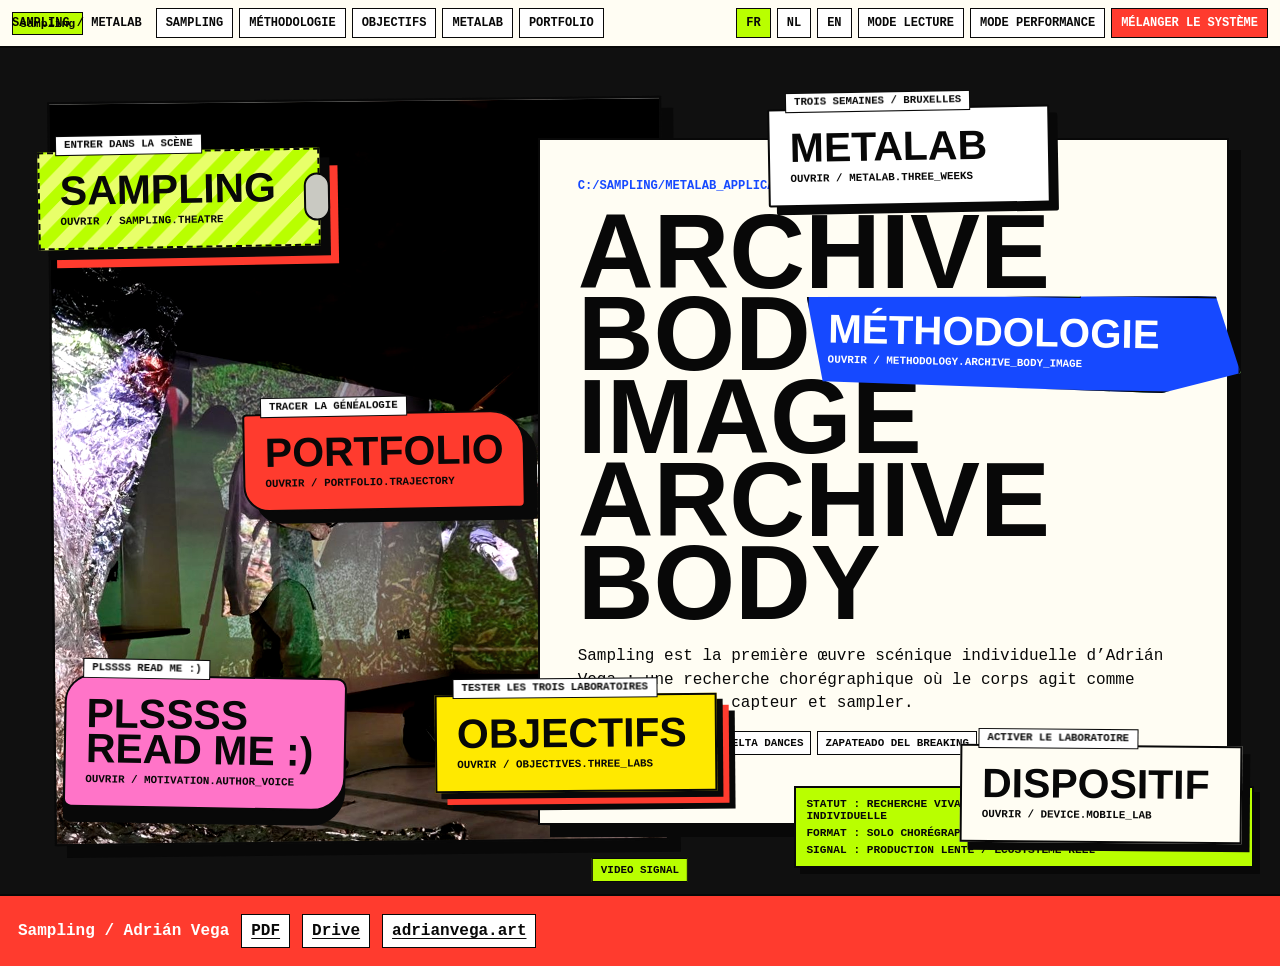
==== commit 6281dfce: "Hide public editor and enable fullscreen videos" ====
--- a/index.html
+++ b/index.html
@@ -43,7 +43,8 @@
           <iframe
             src="https://www.youtube.com/embed/pkP5lEjQFqI?autoplay=1&mute=1&controls=0&loop=1&playlist=pkP5lEjQFqI&modestbranding=1&playsinline=1"
             title="Sampling research loop"
-            allow="autoplay; encrypted-media; picture-in-picture"
+            allow="autoplay; encrypted-media; picture-in-picture; fullscreen"
+            allowfullscreen
           ></iframe>
         </div>
 
@@ -86,7 +87,7 @@
       <a href="https://adrianvega.art/" target="_blank" rel="noreferrer">adrianvega.art</a>
     </footer>
 
-    <div class="edit-panel" aria-label="Local editor">
+    <div class="edit-panel" aria-label="Local editor" hidden>
       <button type="button" data-edit-toggle>EDITAR</button>
       <button type="button" data-edit-save>GUARDAR</button>
       <button type="button" data-edit-export>EXPORTAR</button>
--- a/sampling-v2.css
+++ b/sampling-v2.css
@@ -772,6 +772,10 @@
   box-shadow: 7px 7px 0 var(--acid);
 }
 
+.edit-panel[hidden] {
+  display: none !important;
+}
+
 .edit-panel button {
   border: 1px solid #080808;
   padding: 7px 9px;
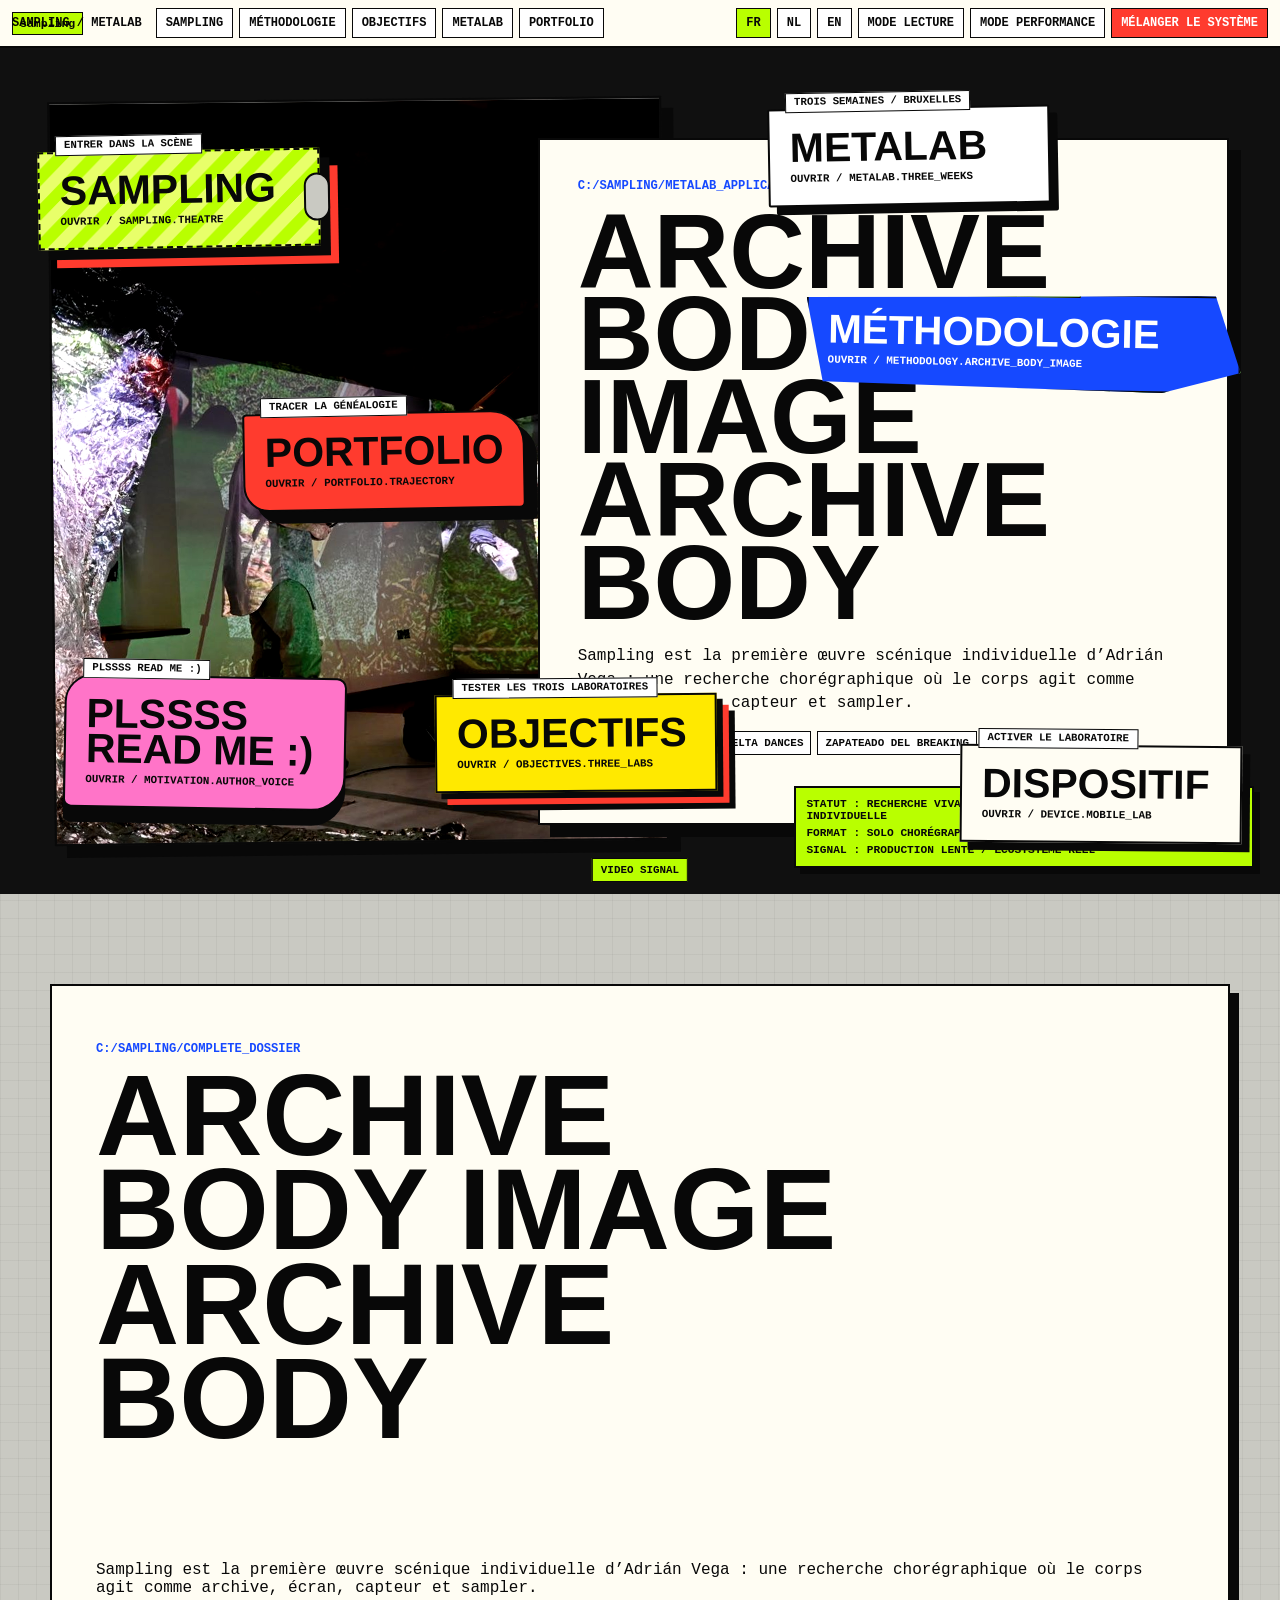
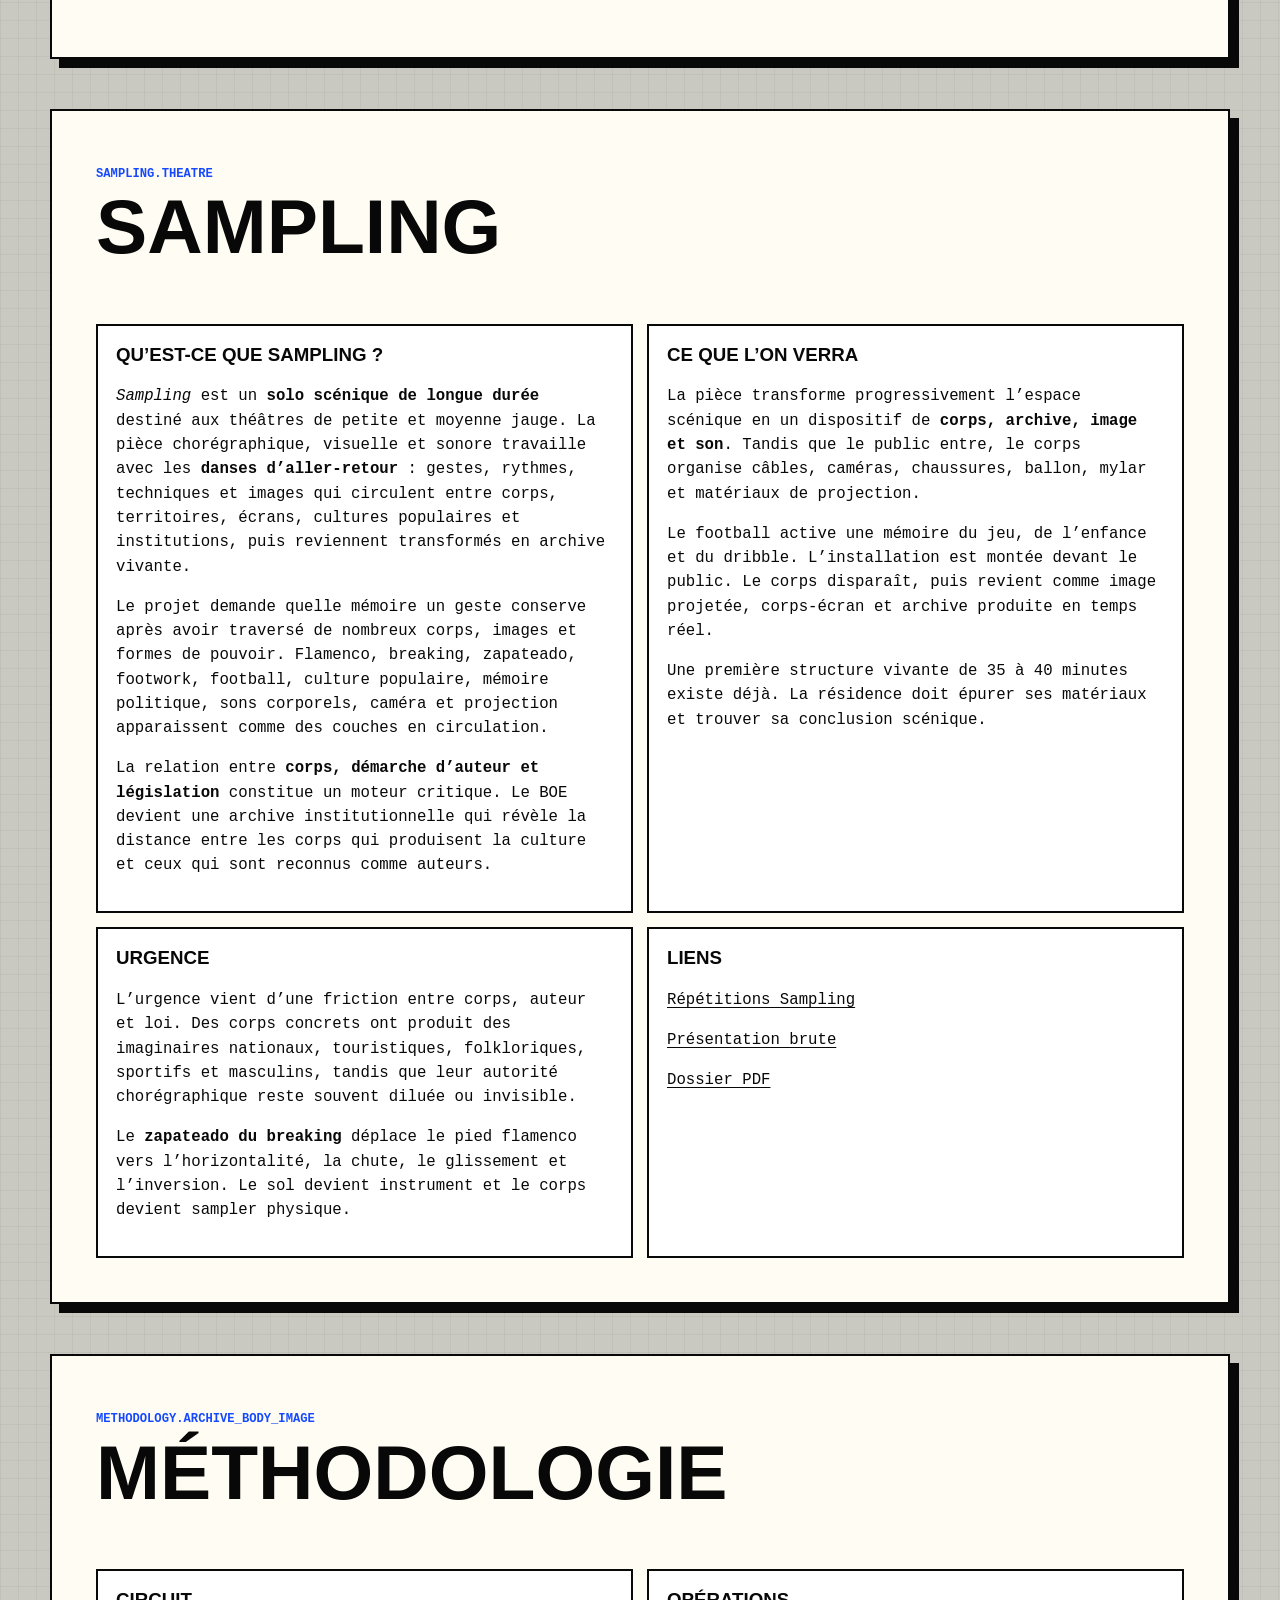
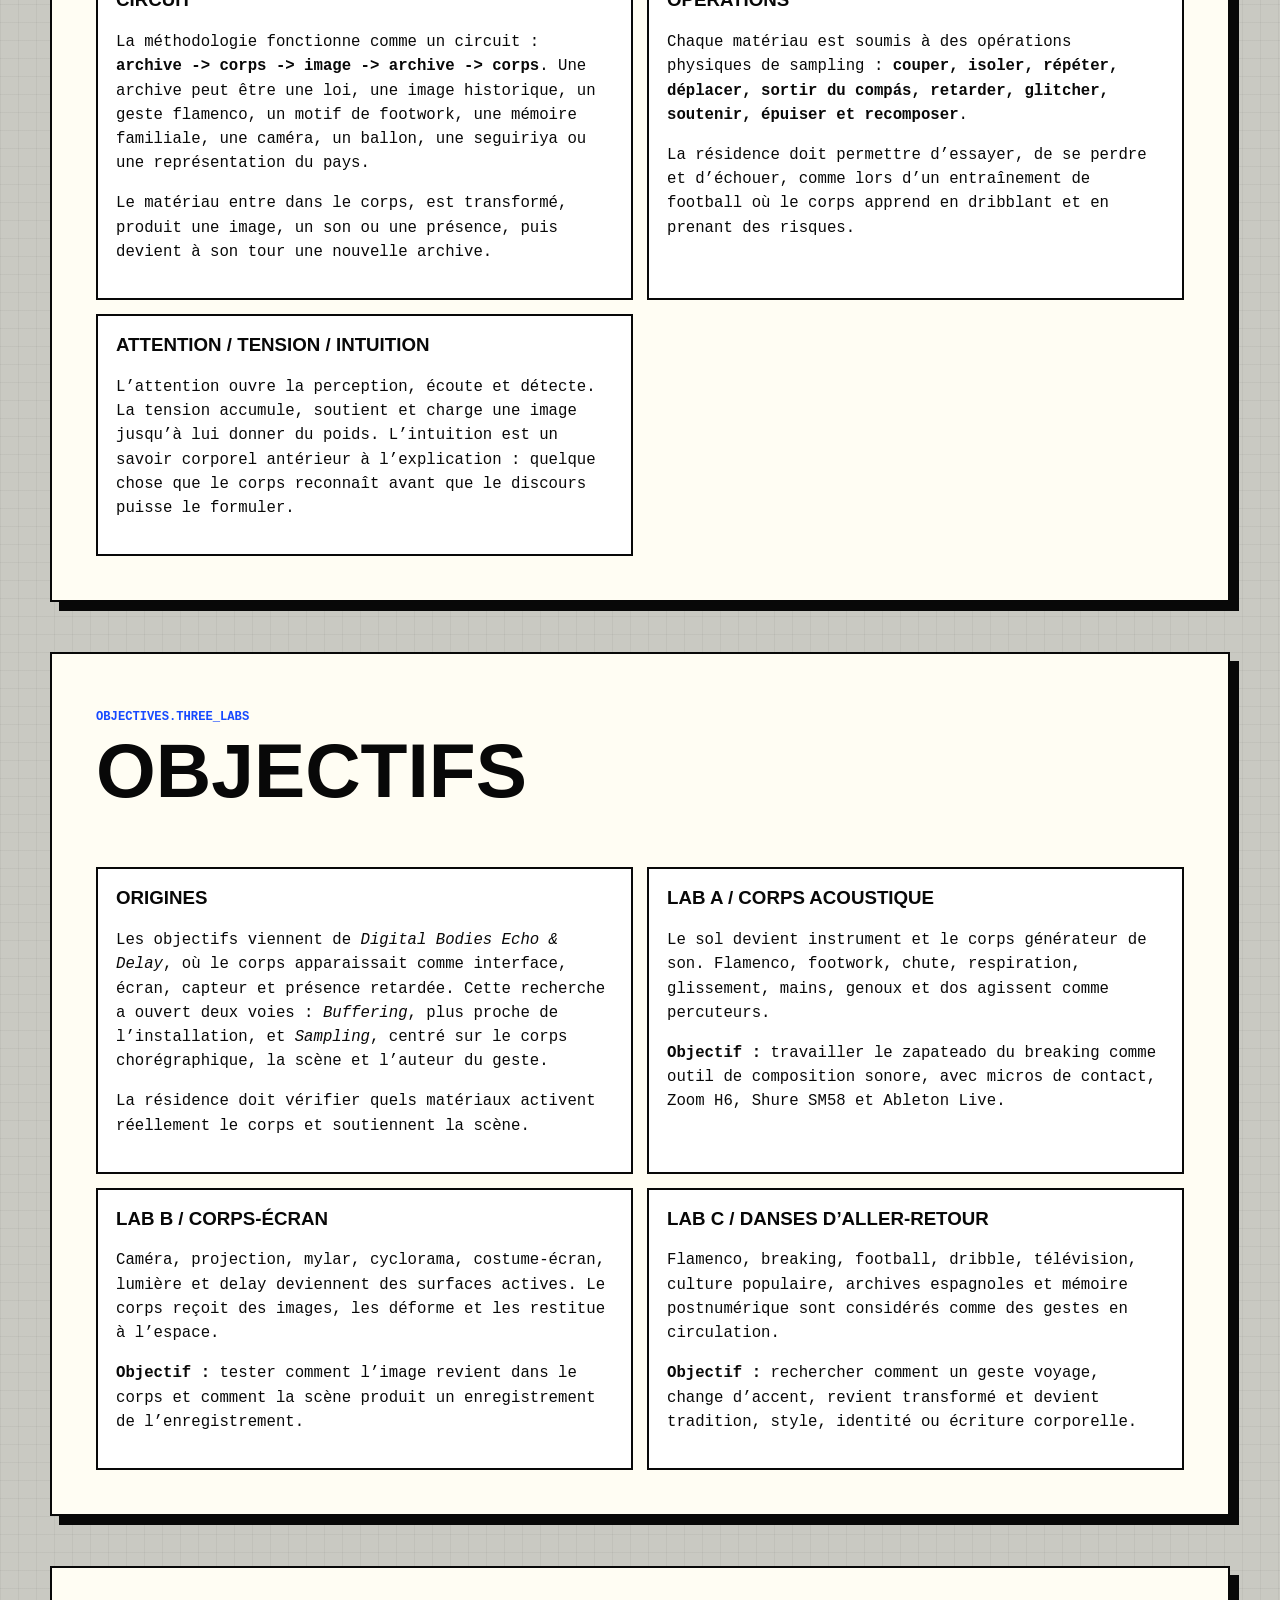
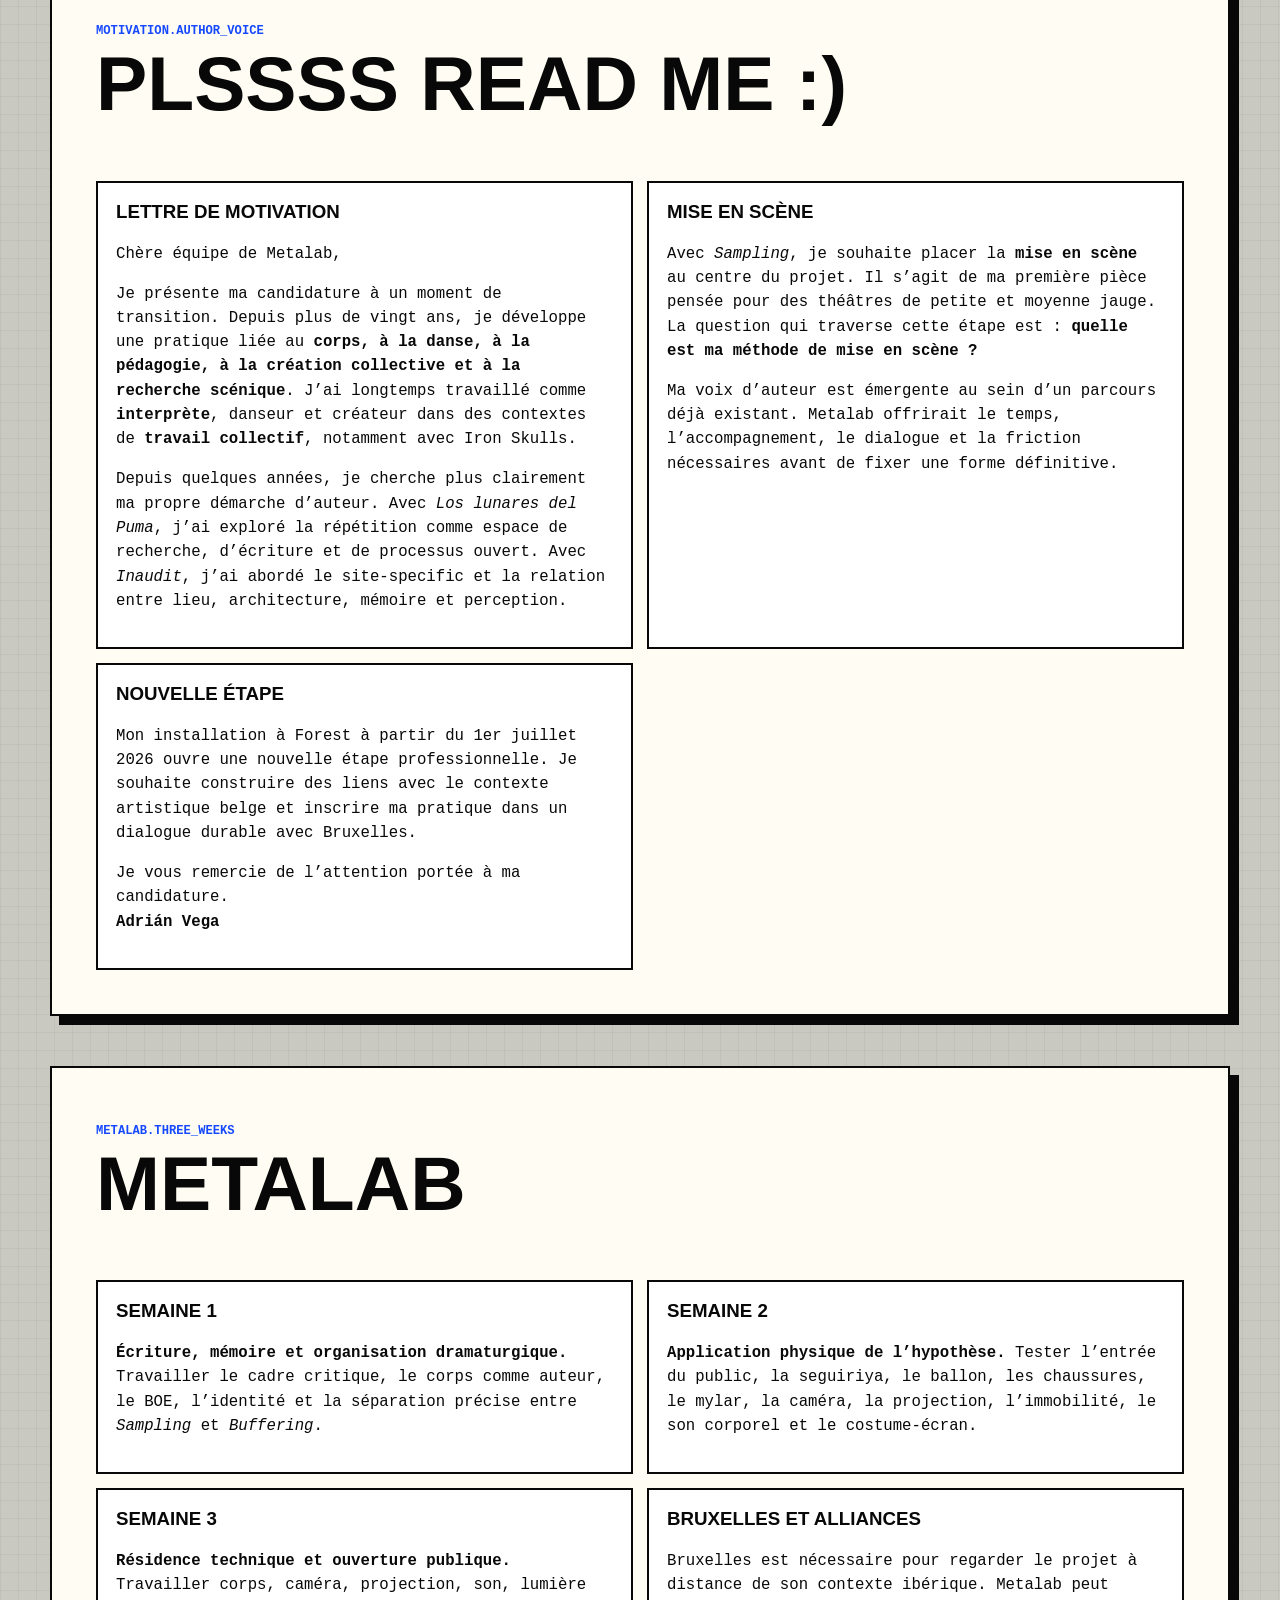
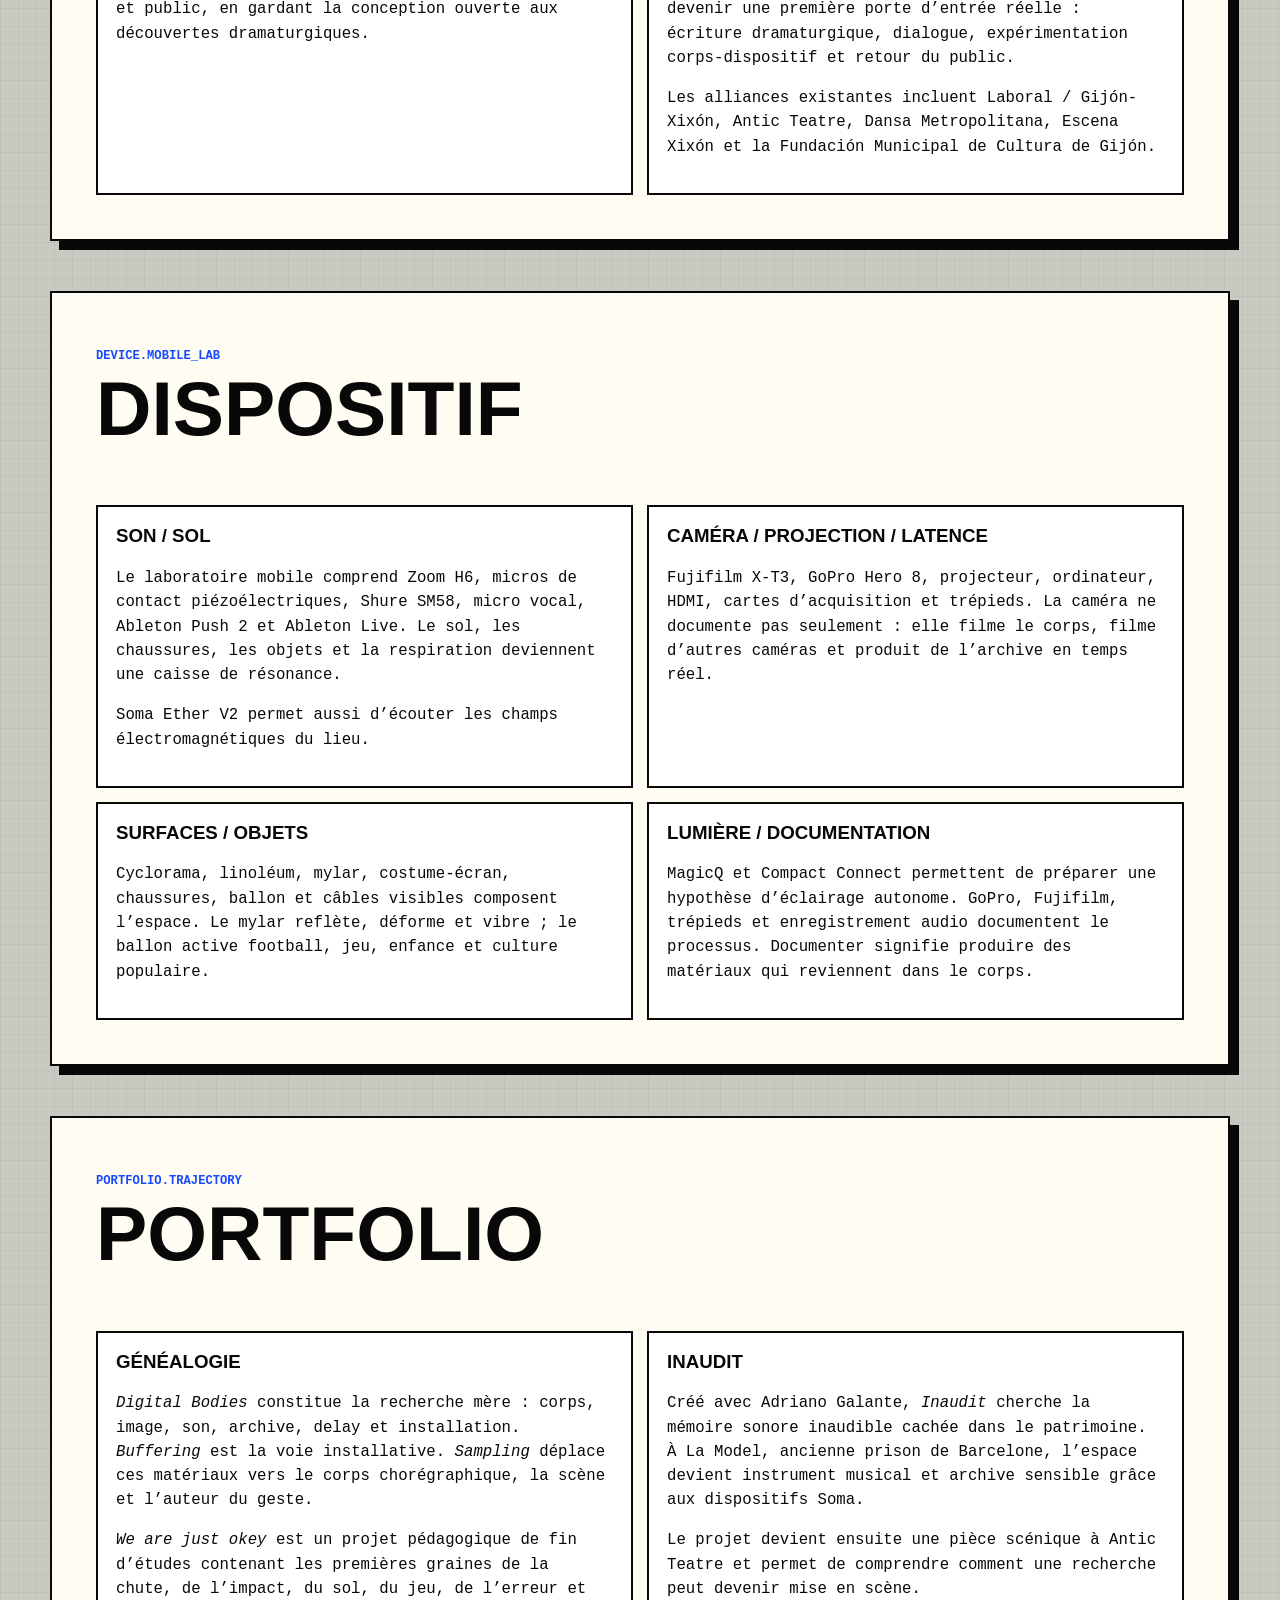
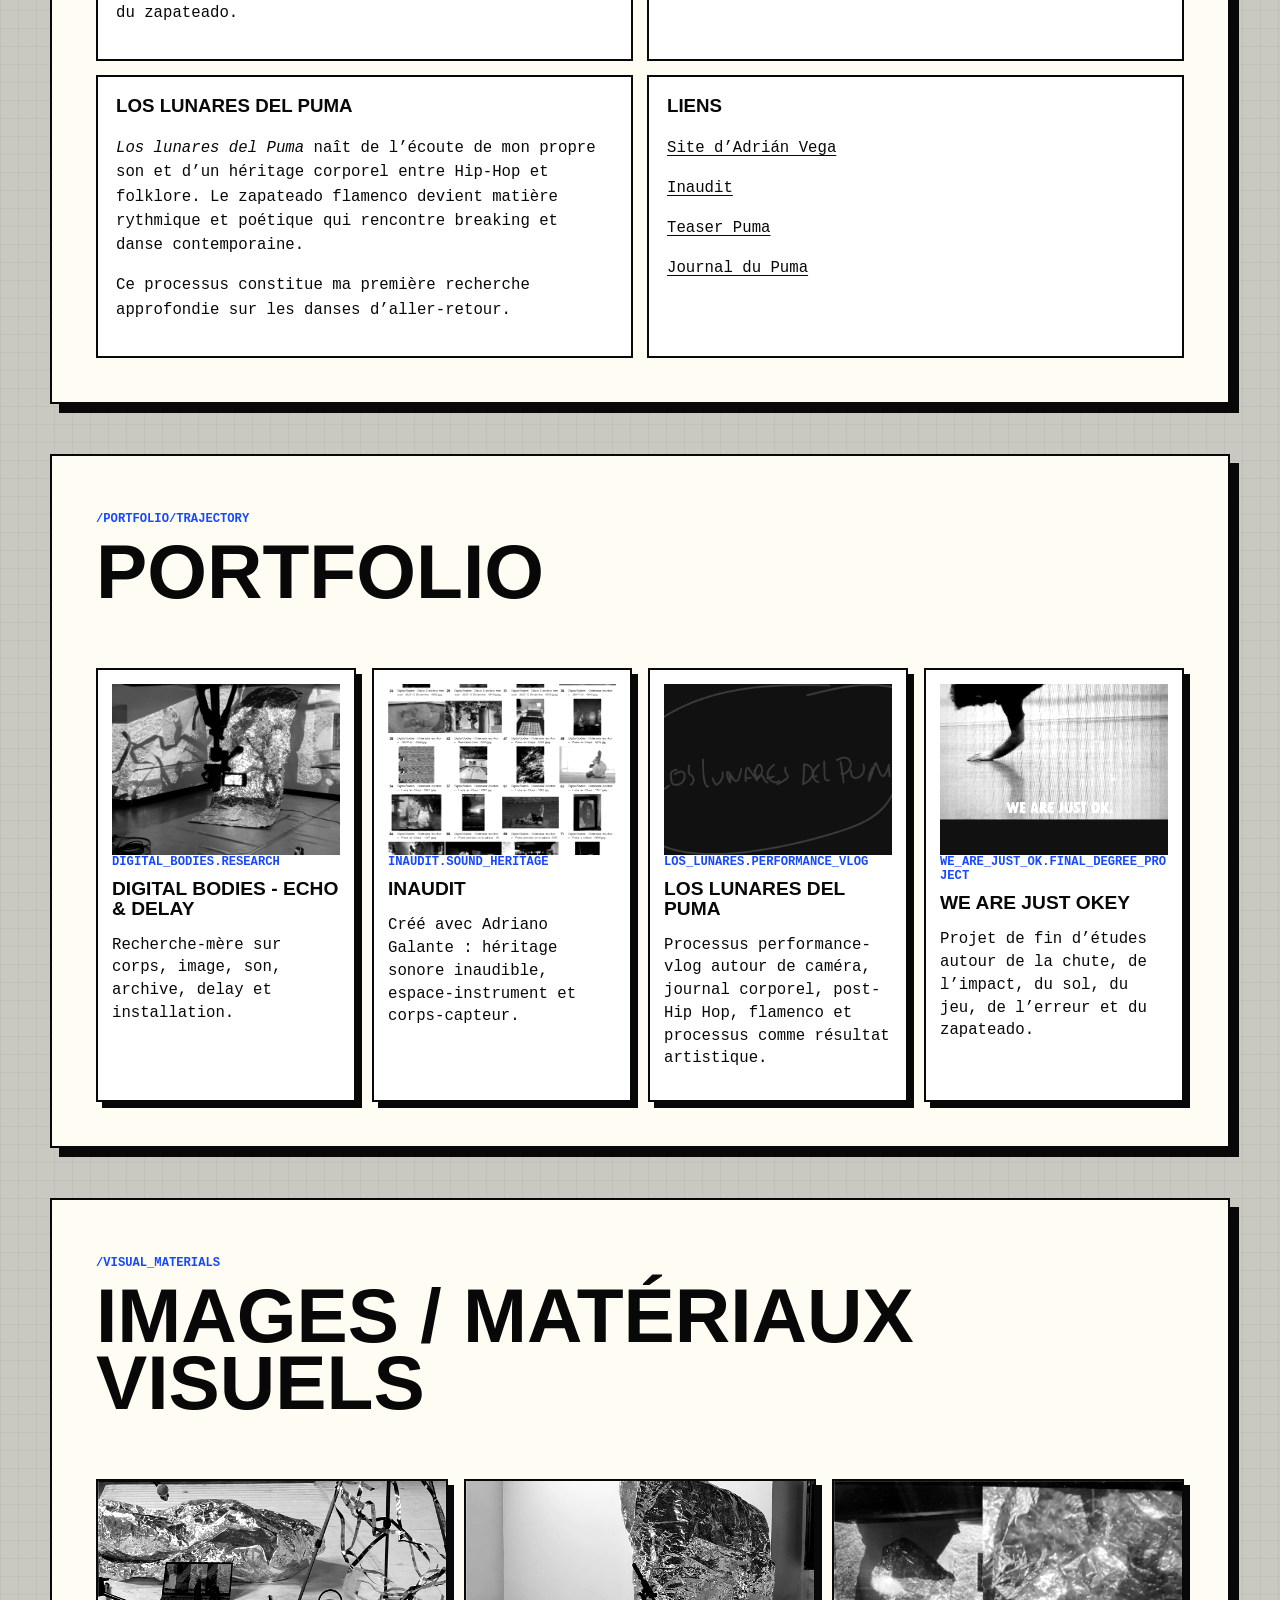
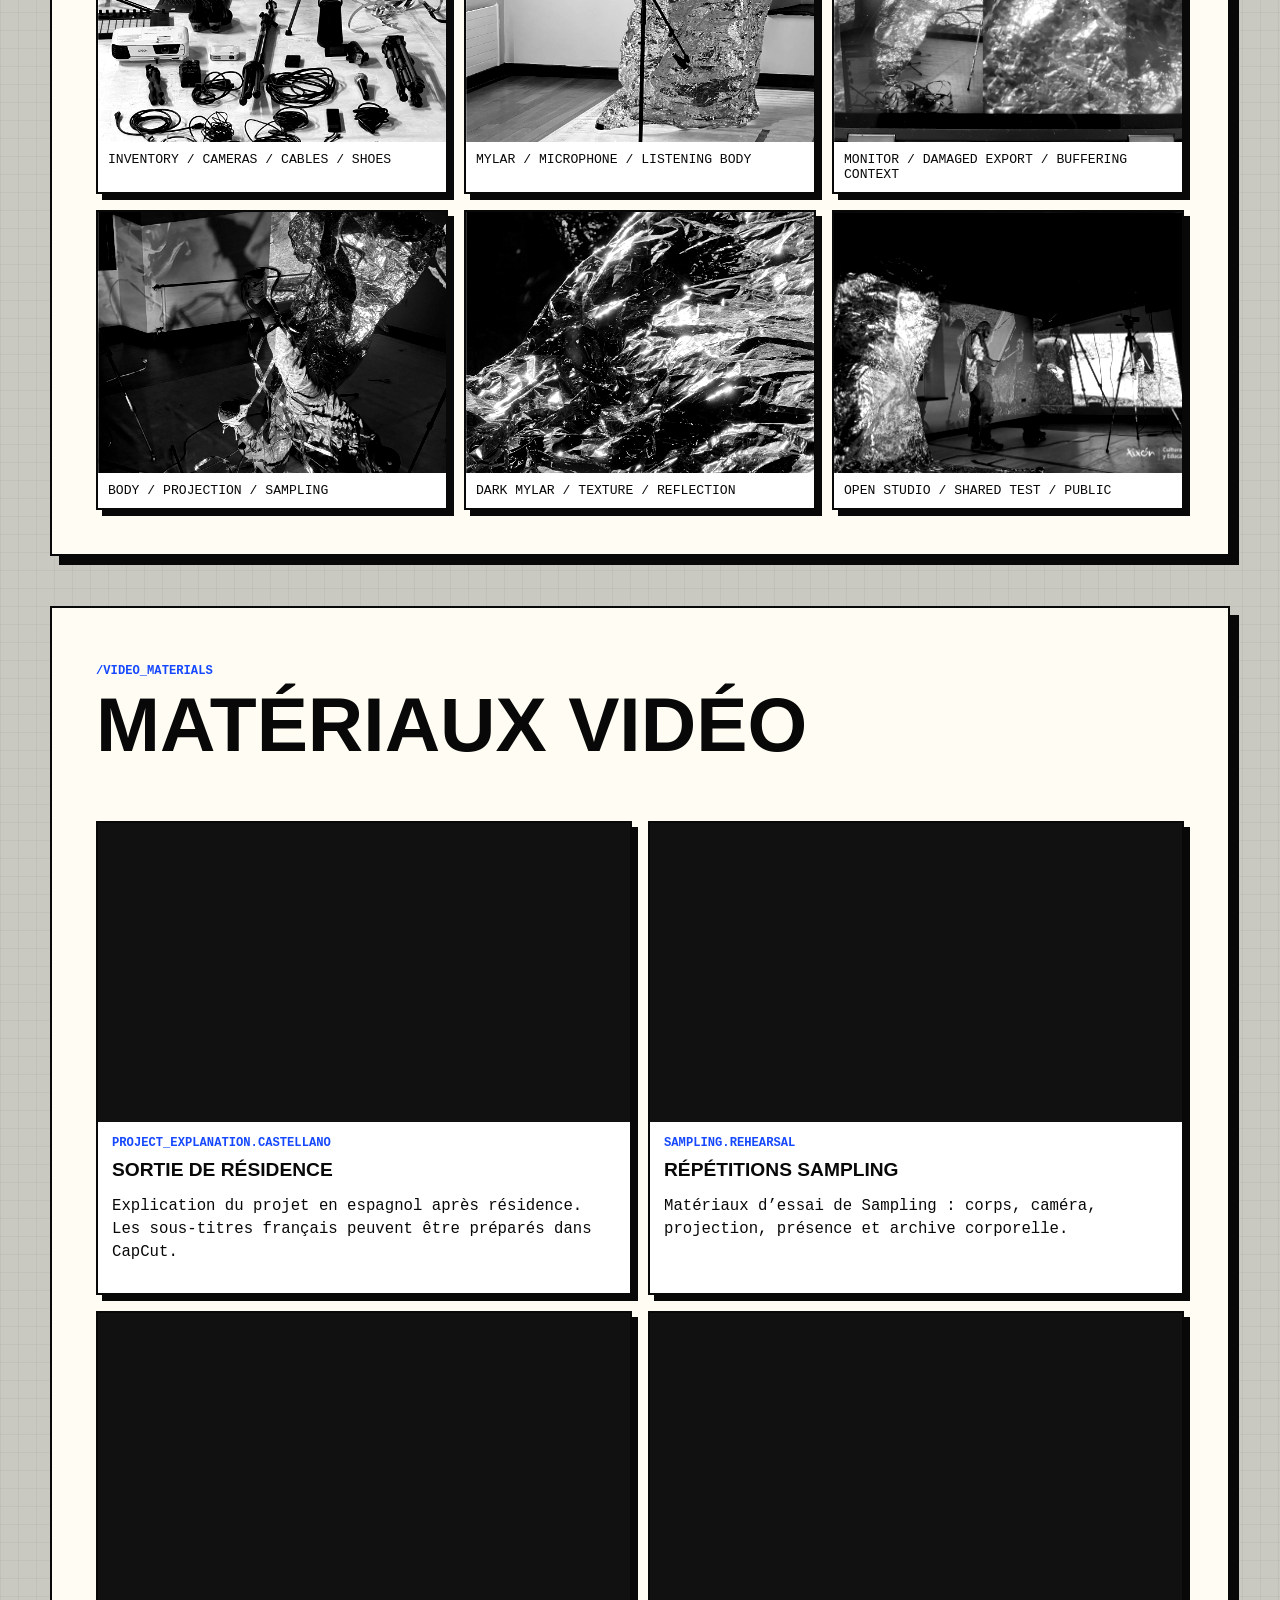
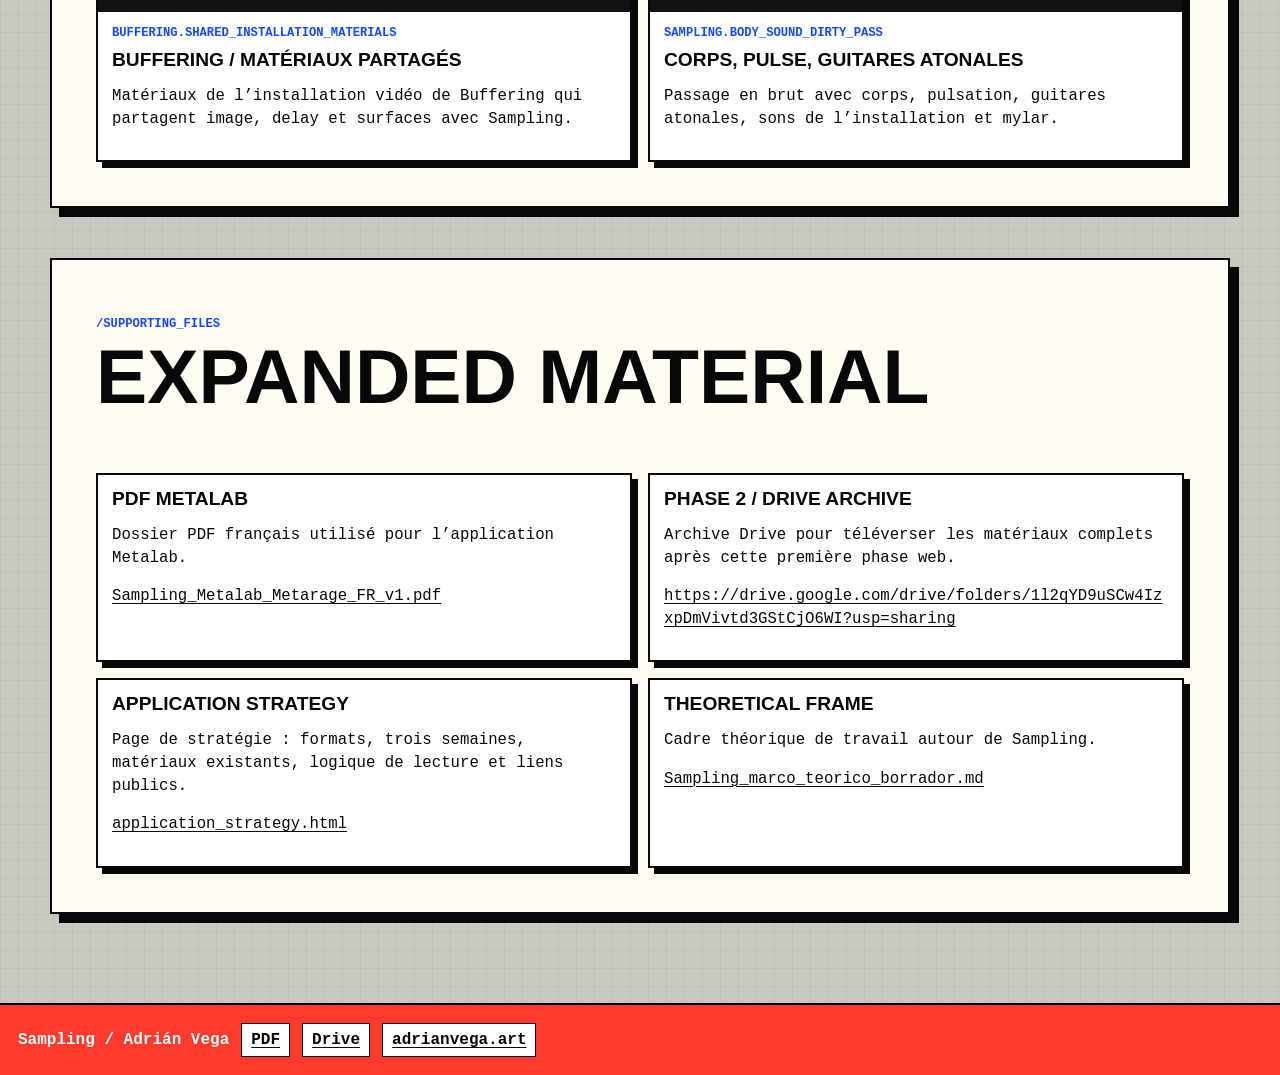
==== commit dc0bf4b6: "Bust cache for restored dossier sections" ====
--- a/index.html
+++ b/index.html
@@ -8,7 +8,7 @@
       name="description"
       content="Sampling by Adrián Vega. An interactive Metalab dossier about body, archive, image, authorship and ida y vuelta dances."
     >
-    <link rel="stylesheet" href="./sampling-v2.css">
+    <link rel="stylesheet" href="./sampling-v2.css?v=20260614-scroll">
   </head>
   <body>
     <div class="boot" data-boot role="presentation">
@@ -98,7 +98,7 @@
     <input type="file" accept="image/*" data-image-picker hidden>
     <input type="file" accept="application/json,.json" data-edit-import-picker hidden>
 
-    <script src="./sampling-content.js"></script>
-    <script src="./sampling-app.js"></script>
+    <script src="./sampling-content.js?v=20260614-scroll"></script>
+    <script src="./sampling-app.js?v=20260614-scroll"></script>
   </body>
 </html>
--- a/sampling-v2.css
+++ b/sampling-v2.css
@@ -538,8 +538,9 @@
 }
 
 .reading-view {
-  display: none;
-  max-width: 1280px;
+  display: grid;
+  gap: 50px;
+  max-width: 1320px;
   margin: 0 auto;
   padding: clamp(32px, 7vw, 90px) clamp(16px, 4vw, 50px);
 }
@@ -550,8 +551,7 @@
 }
 
 body.reading-mode .reading-view {
-  display: grid;
-  gap: 50px;
+  padding-top: clamp(32px, 7vw, 90px);
 }
 
 .reading-intro,
@@ -599,6 +599,114 @@
 .window-tab-content p {
   font-size: clamp(0.98rem, 1.2vw, 1.14rem);
   line-height: 1.55;
+}
+
+.expanded-grid,
+.image-grid,
+.video-grid,
+.support-grid {
+  display: grid;
+  gap: 16px;
+}
+
+.expanded-grid {
+  grid-template-columns: repeat(4, minmax(0, 1fr));
+}
+
+.image-grid {
+  grid-template-columns: repeat(3, minmax(0, 1fr));
+}
+
+.video-grid {
+  grid-template-columns: repeat(2, minmax(0, 1fr));
+}
+
+.support-grid {
+  grid-template-columns: repeat(2, minmax(0, 1fr));
+}
+
+.expanded-card,
+.image-tile,
+.video-card,
+.support-card {
+  border: 2px solid #080808;
+  background: #fff;
+  color: #080808;
+  box-shadow: 6px 6px 0 #080808;
+}
+
+.expanded-card,
+.support-card,
+.video-card-copy {
+  padding: 14px;
+}
+
+.expanded-media,
+.video-frame {
+  background: #111;
+}
+
+.expanded-media img,
+.image-tile img {
+  display: block;
+  width: 100%;
+  aspect-ratio: 4 / 3;
+  object-fit: cover;
+  filter: grayscale(1) contrast(1.2);
+}
+
+.expanded-card:hover img,
+.image-tile:hover img {
+  filter: grayscale(0) contrast(1.25);
+}
+
+.image-tile p {
+  margin: 0;
+  padding: 10px;
+  font-family: "Courier New", monospace;
+  font-size: 0.82rem;
+  text-transform: uppercase;
+}
+
+.video-frame iframe {
+  display: block;
+  width: 100%;
+  aspect-ratio: 16 / 9;
+  border: 0;
+}
+
+.file-type {
+  display: block;
+  margin: 0 0 10px;
+  font-family: "Courier New", monospace;
+  font-size: 0.76rem;
+  font-weight: 800;
+  color: var(--blue);
+  overflow-wrap: anywhere;
+  text-transform: uppercase;
+}
+
+.expanded-card h3,
+.video-card h3,
+.support-card h3 {
+  margin: 0 0 10px;
+  font-size: clamp(1.05rem, 1.5vw, 1.35rem);
+  line-height: 1;
+}
+
+.expanded-card p,
+.video-card p,
+.support-card p {
+  font-size: 0.98rem;
+  line-height: 1.45;
+}
+
+.support-card a,
+.reading-tab a {
+  color: #080808;
+  text-decoration-thickness: 1px;
+  text-underline-offset: 3px;
+  overflow-wrap: anywhere;
 }
 
 .desktop-layer {
@@ -817,6 +925,10 @@
 body.performance-mode .reading-intro,
 body.performance-mode .reading-section,
 body.performance-mode .reading-tab,
+body.performance-mode .expanded-card,
+body.performance-mode .image-tile,
+body.performance-mode .video-card,
+body.performance-mode .support-card,
 body.performance-mode .desktop-window,
 body.performance-mode .window-tab-content,
 body.performance-mode .hero-copy,
@@ -1019,6 +1131,10 @@
   }
 
   .reading-tabs,
+  .expanded-grid,
+  .image-grid,
+  .video-grid,
+  .support-grid,
   .desktop-window-body {
     grid-template-columns: 1fr;
   }
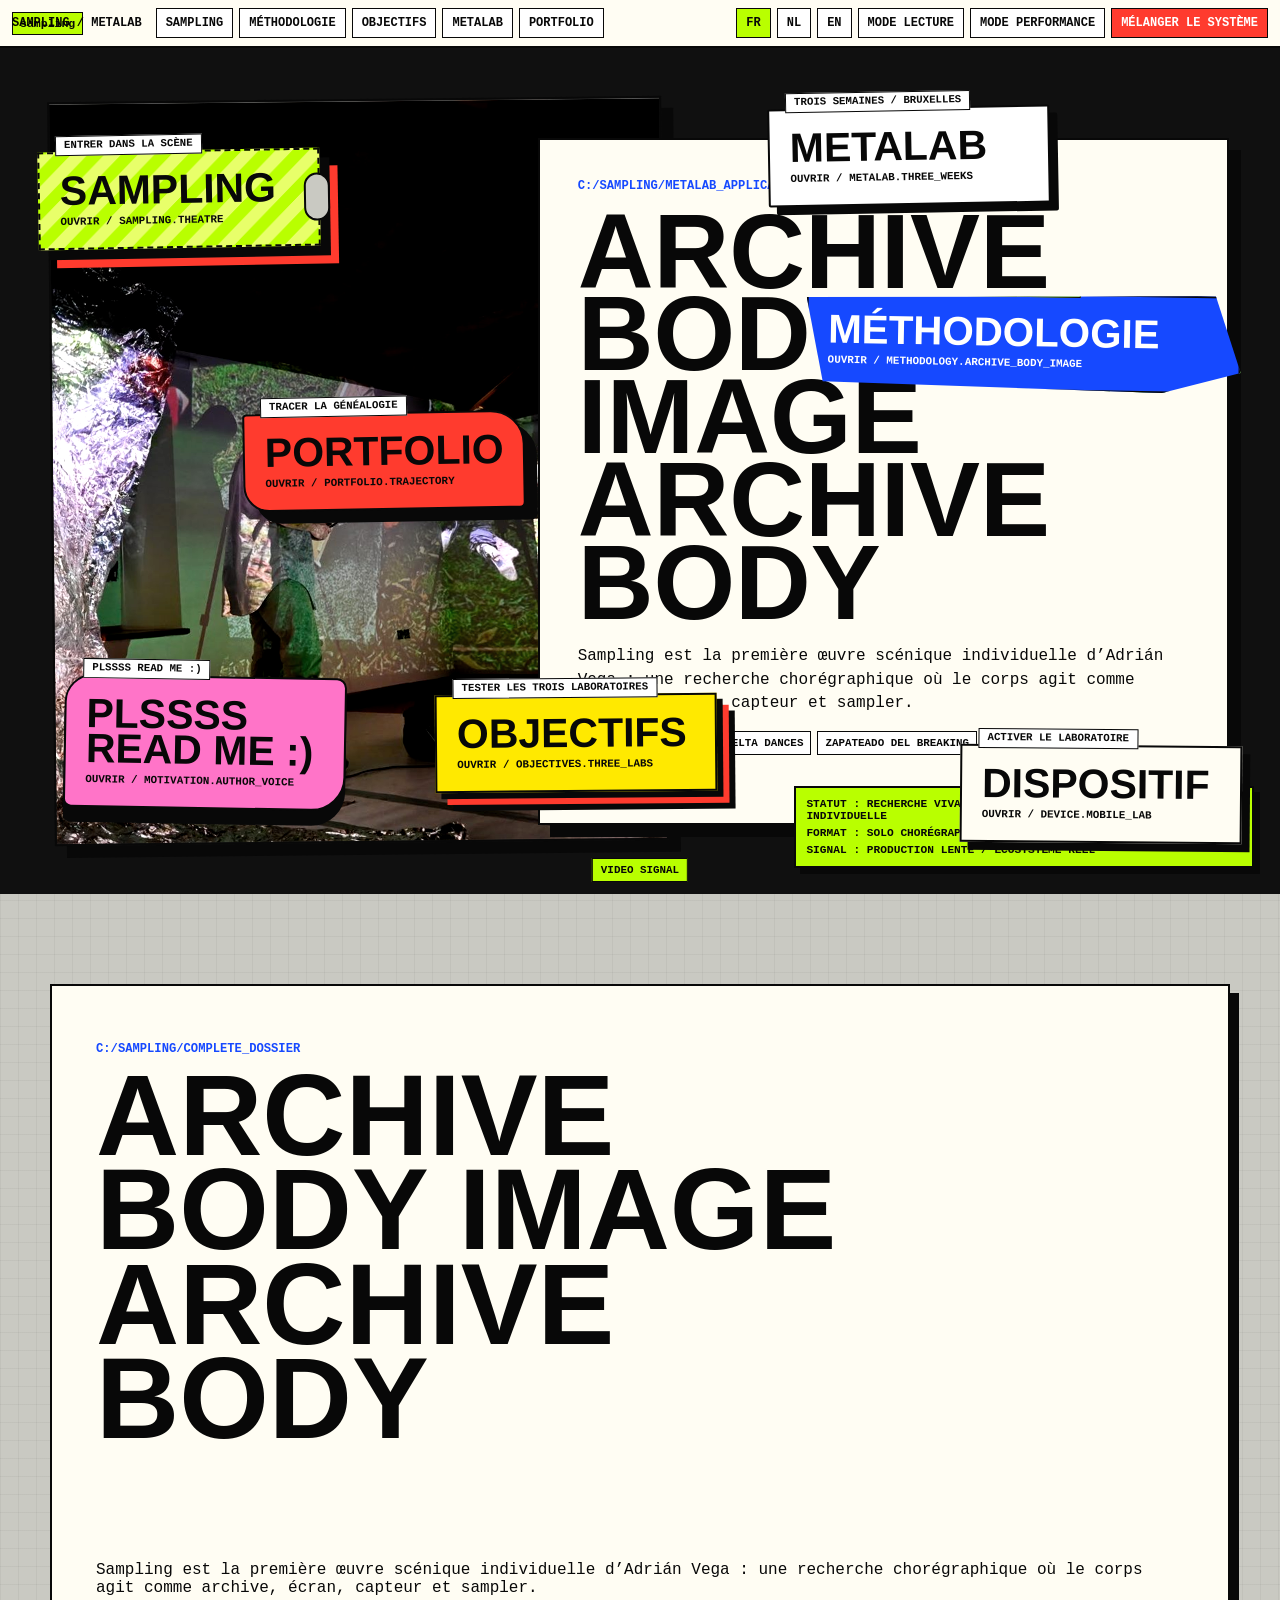
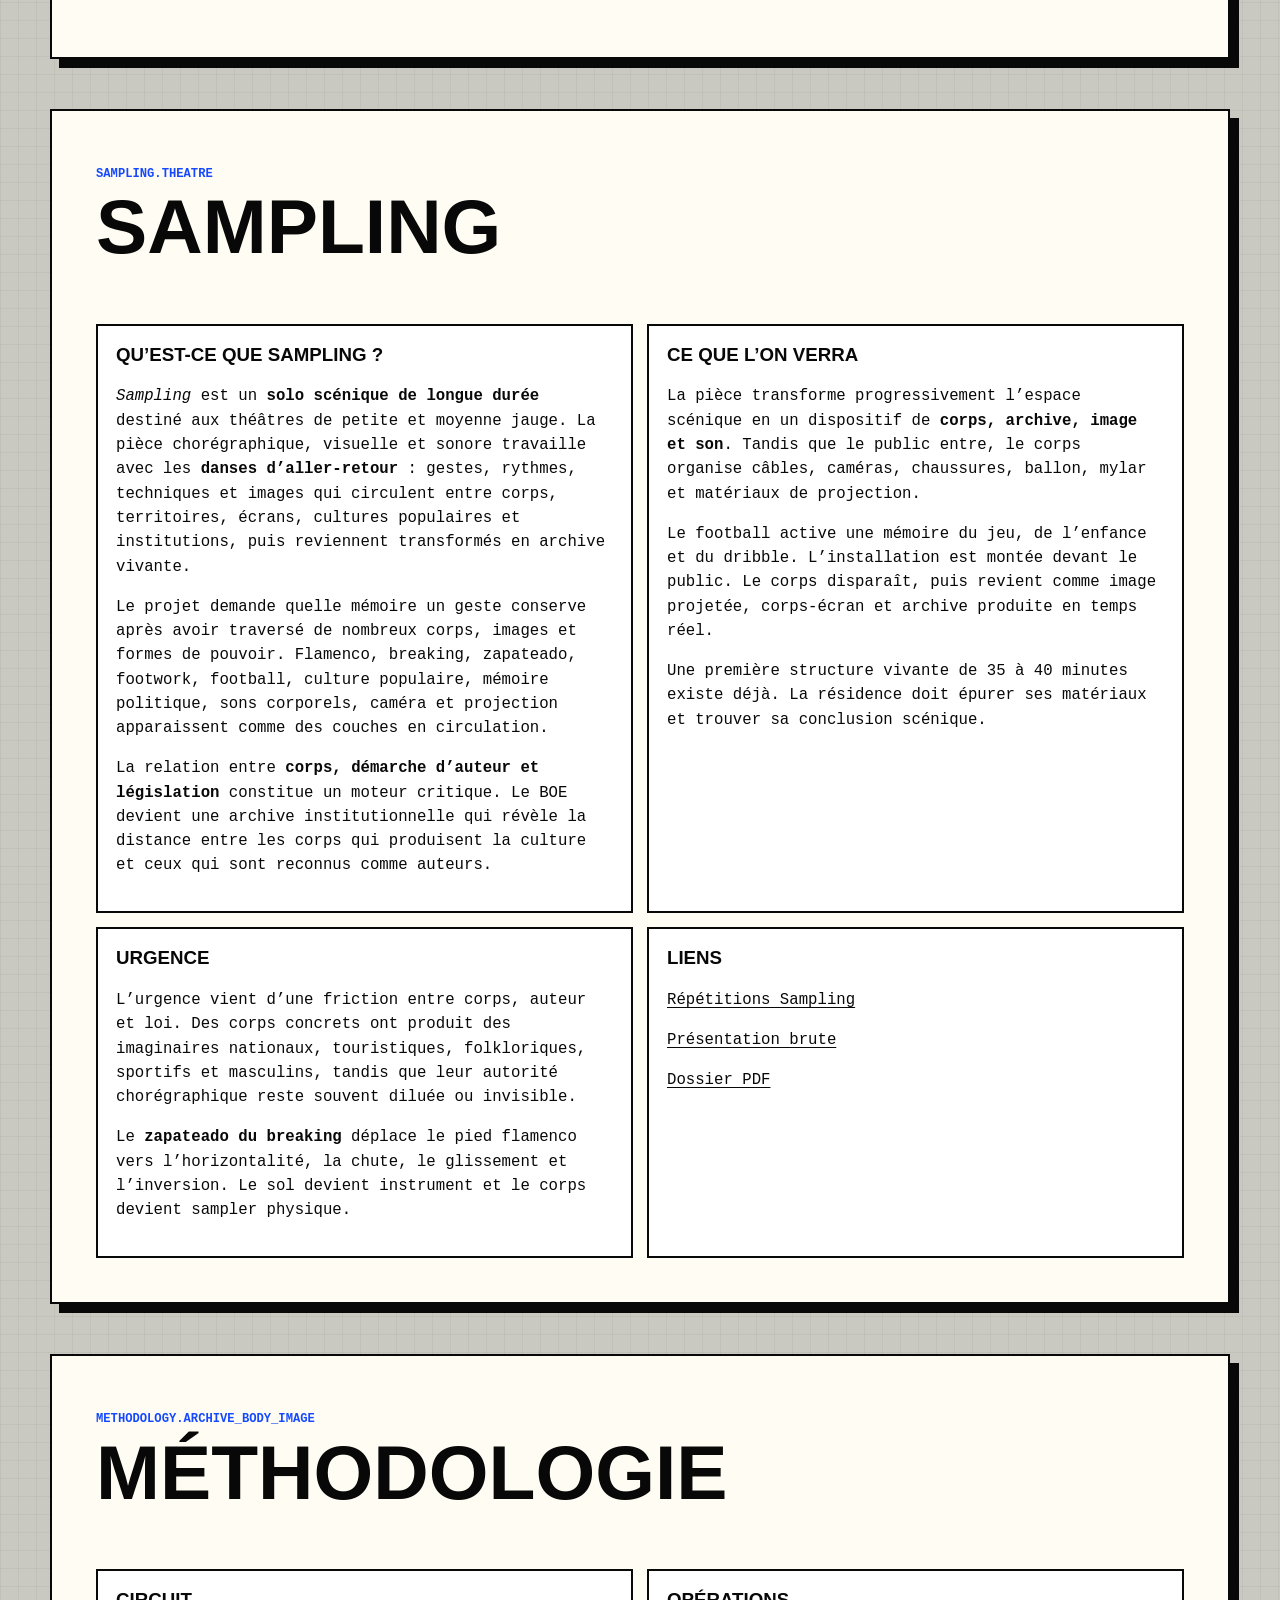
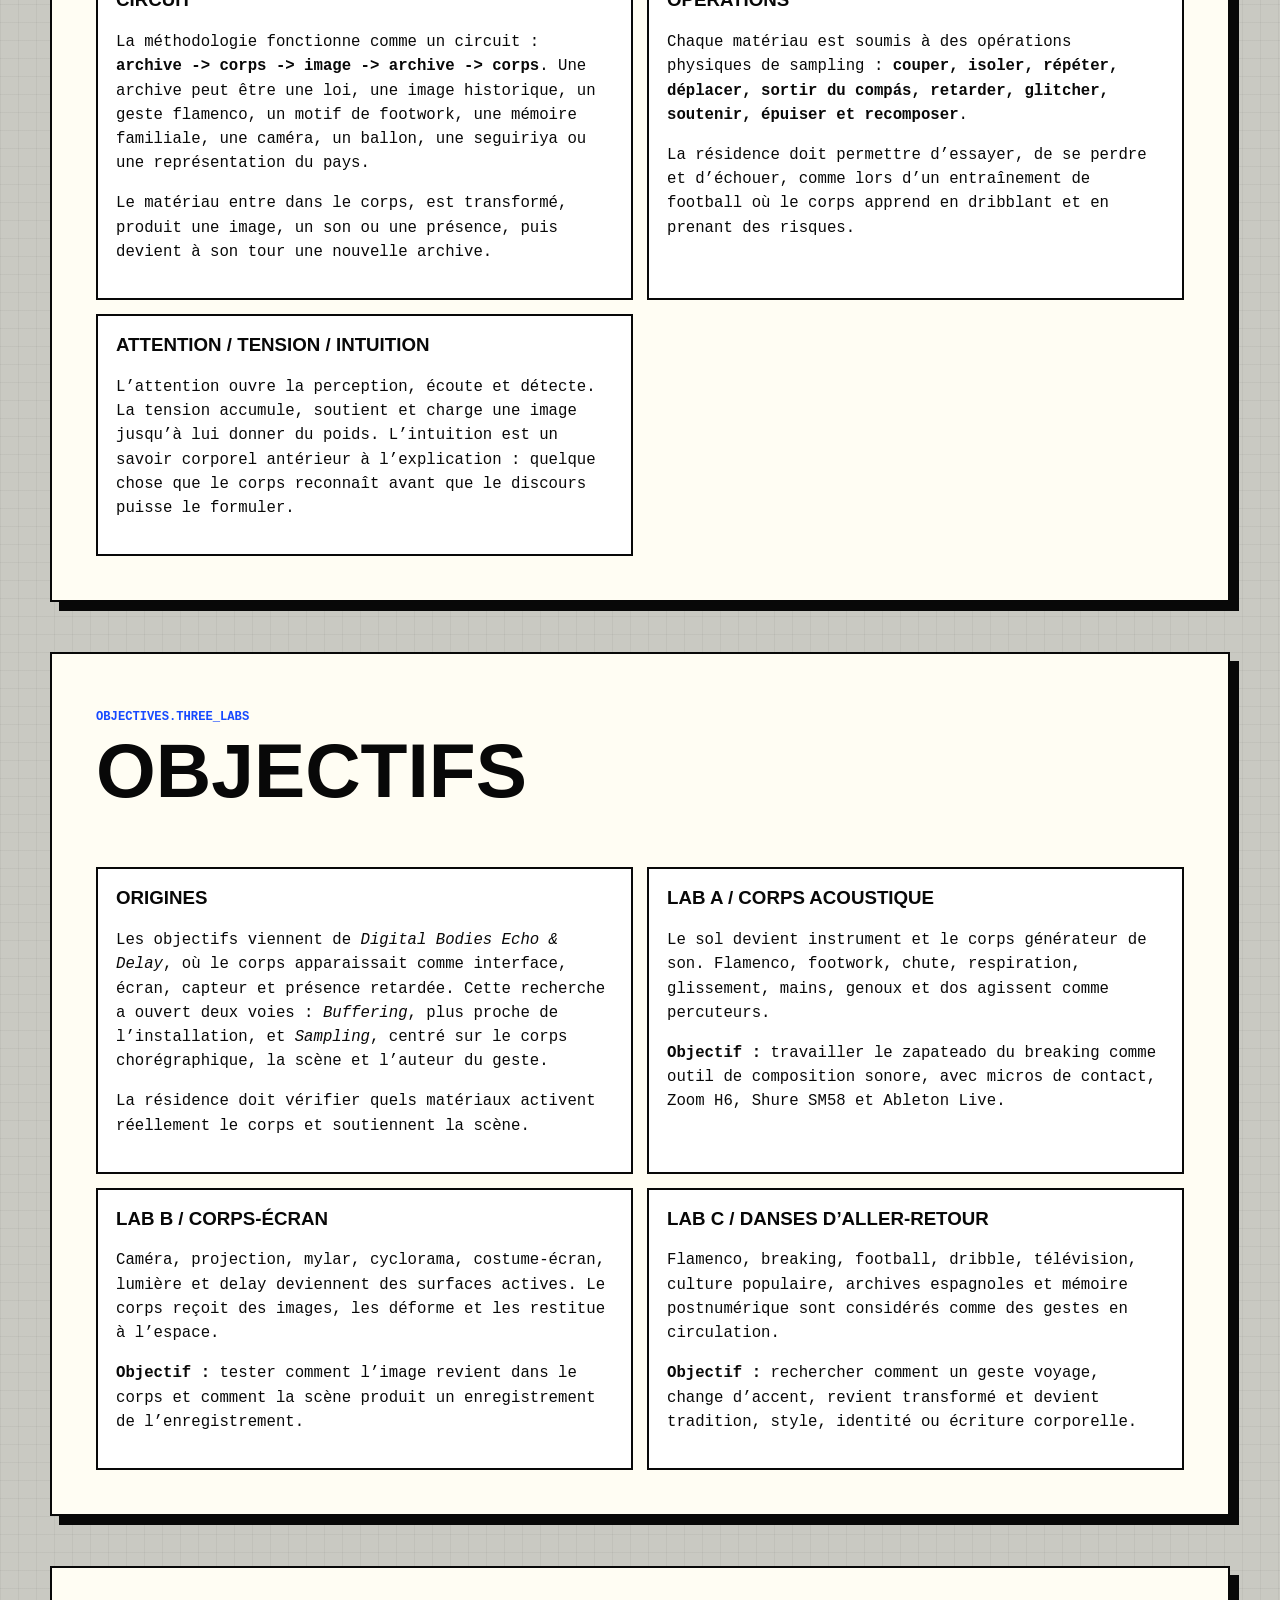
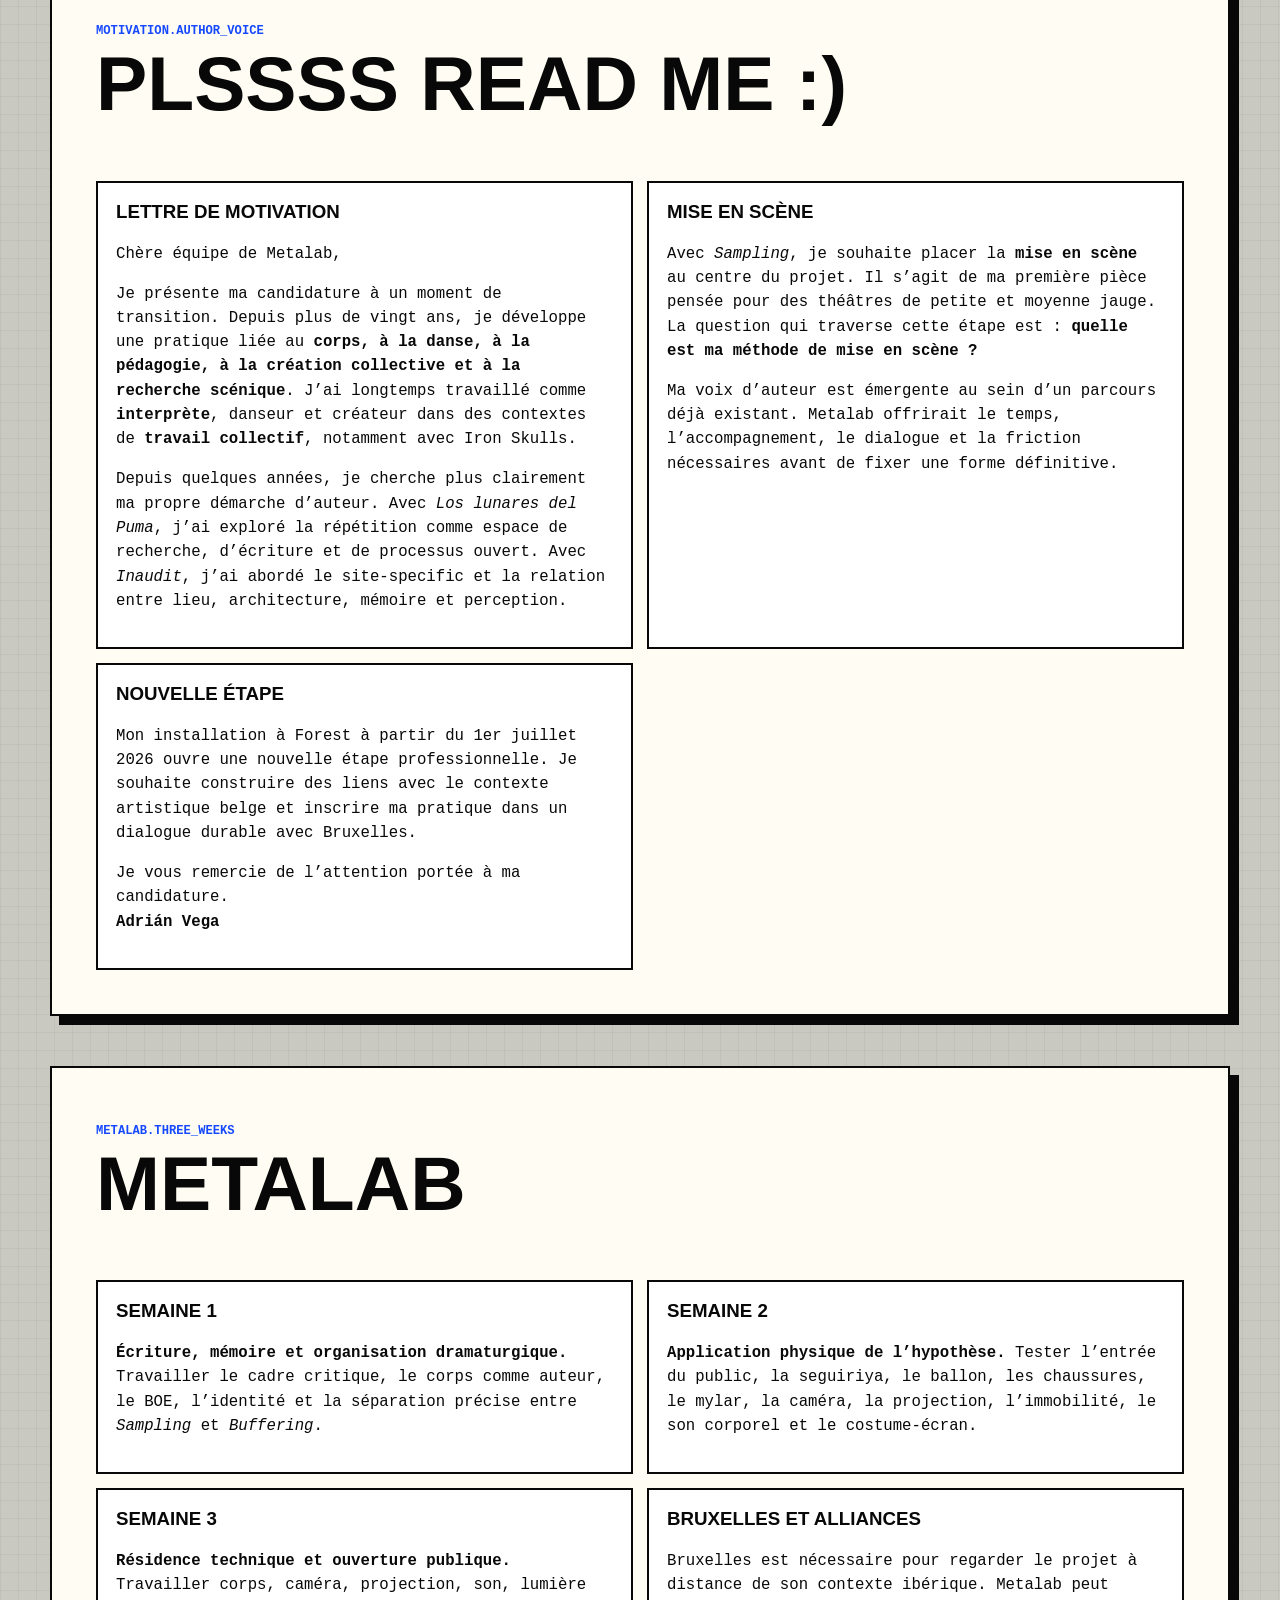
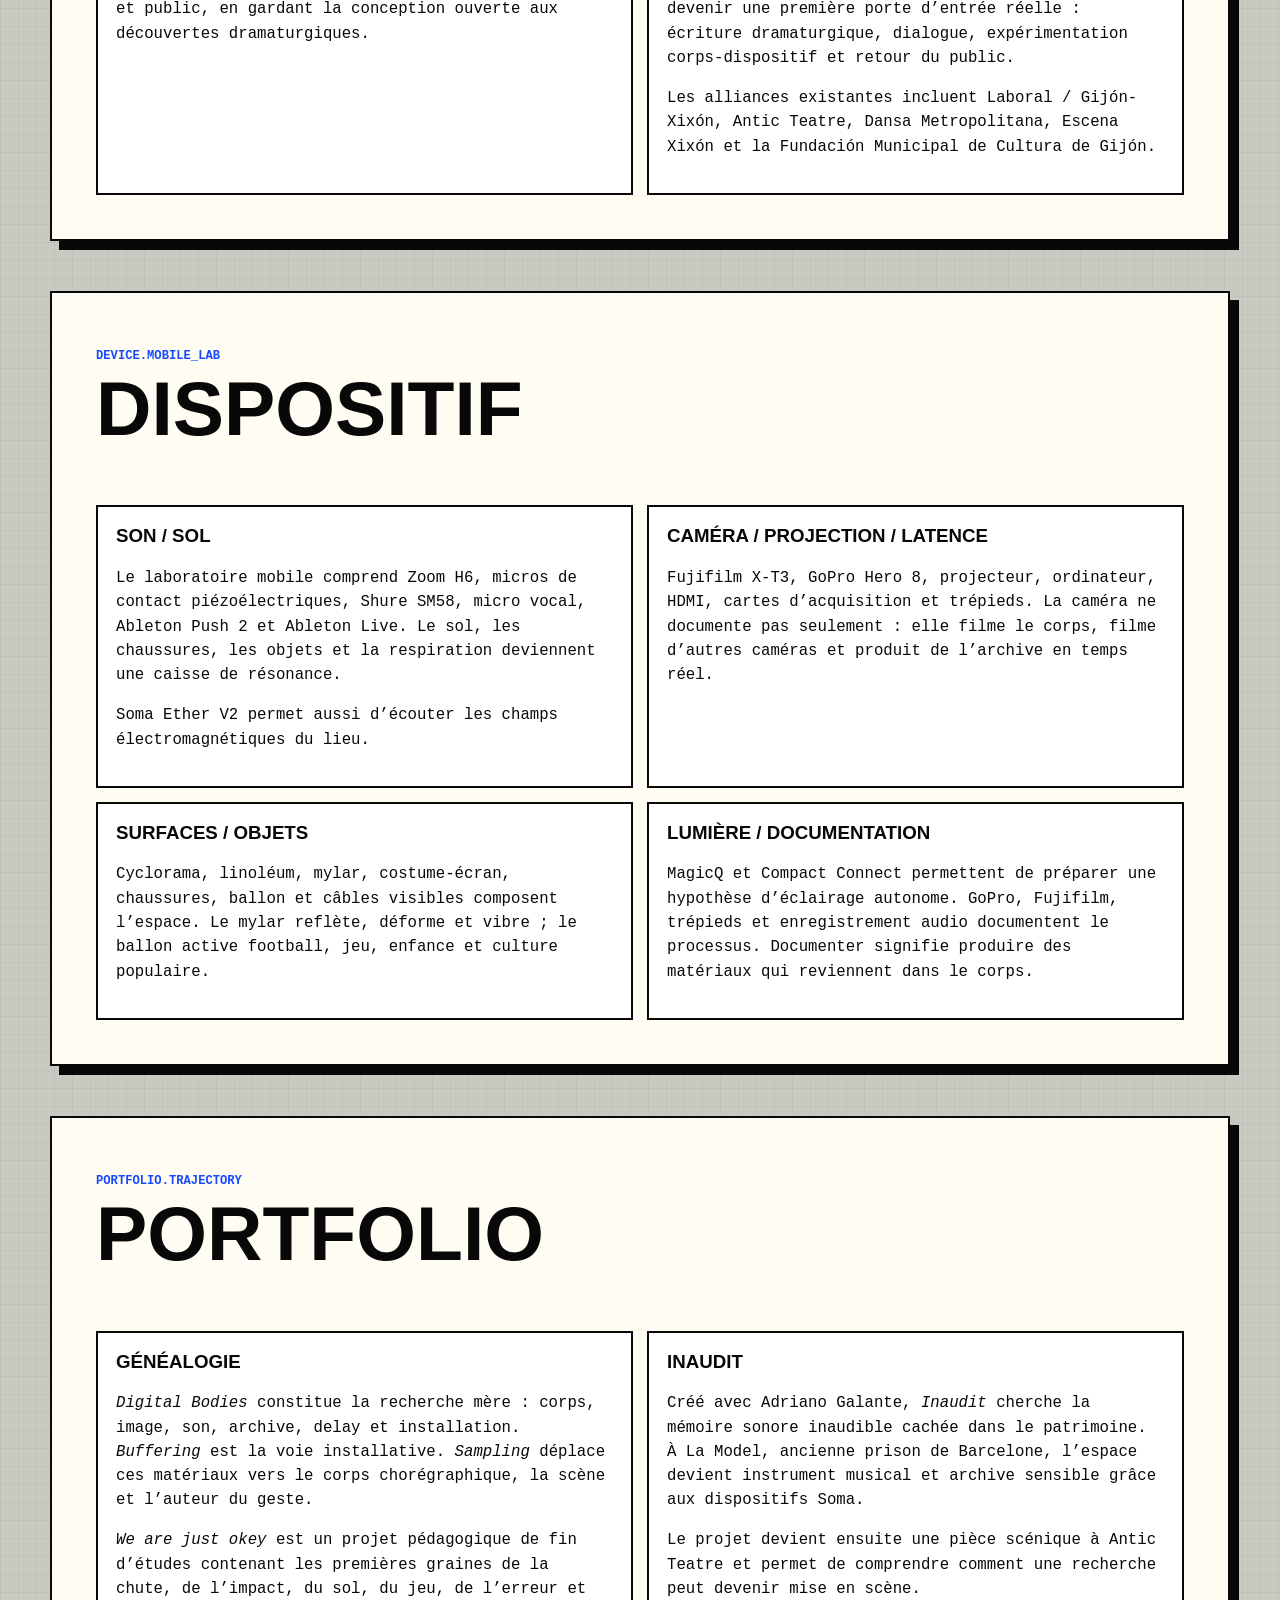
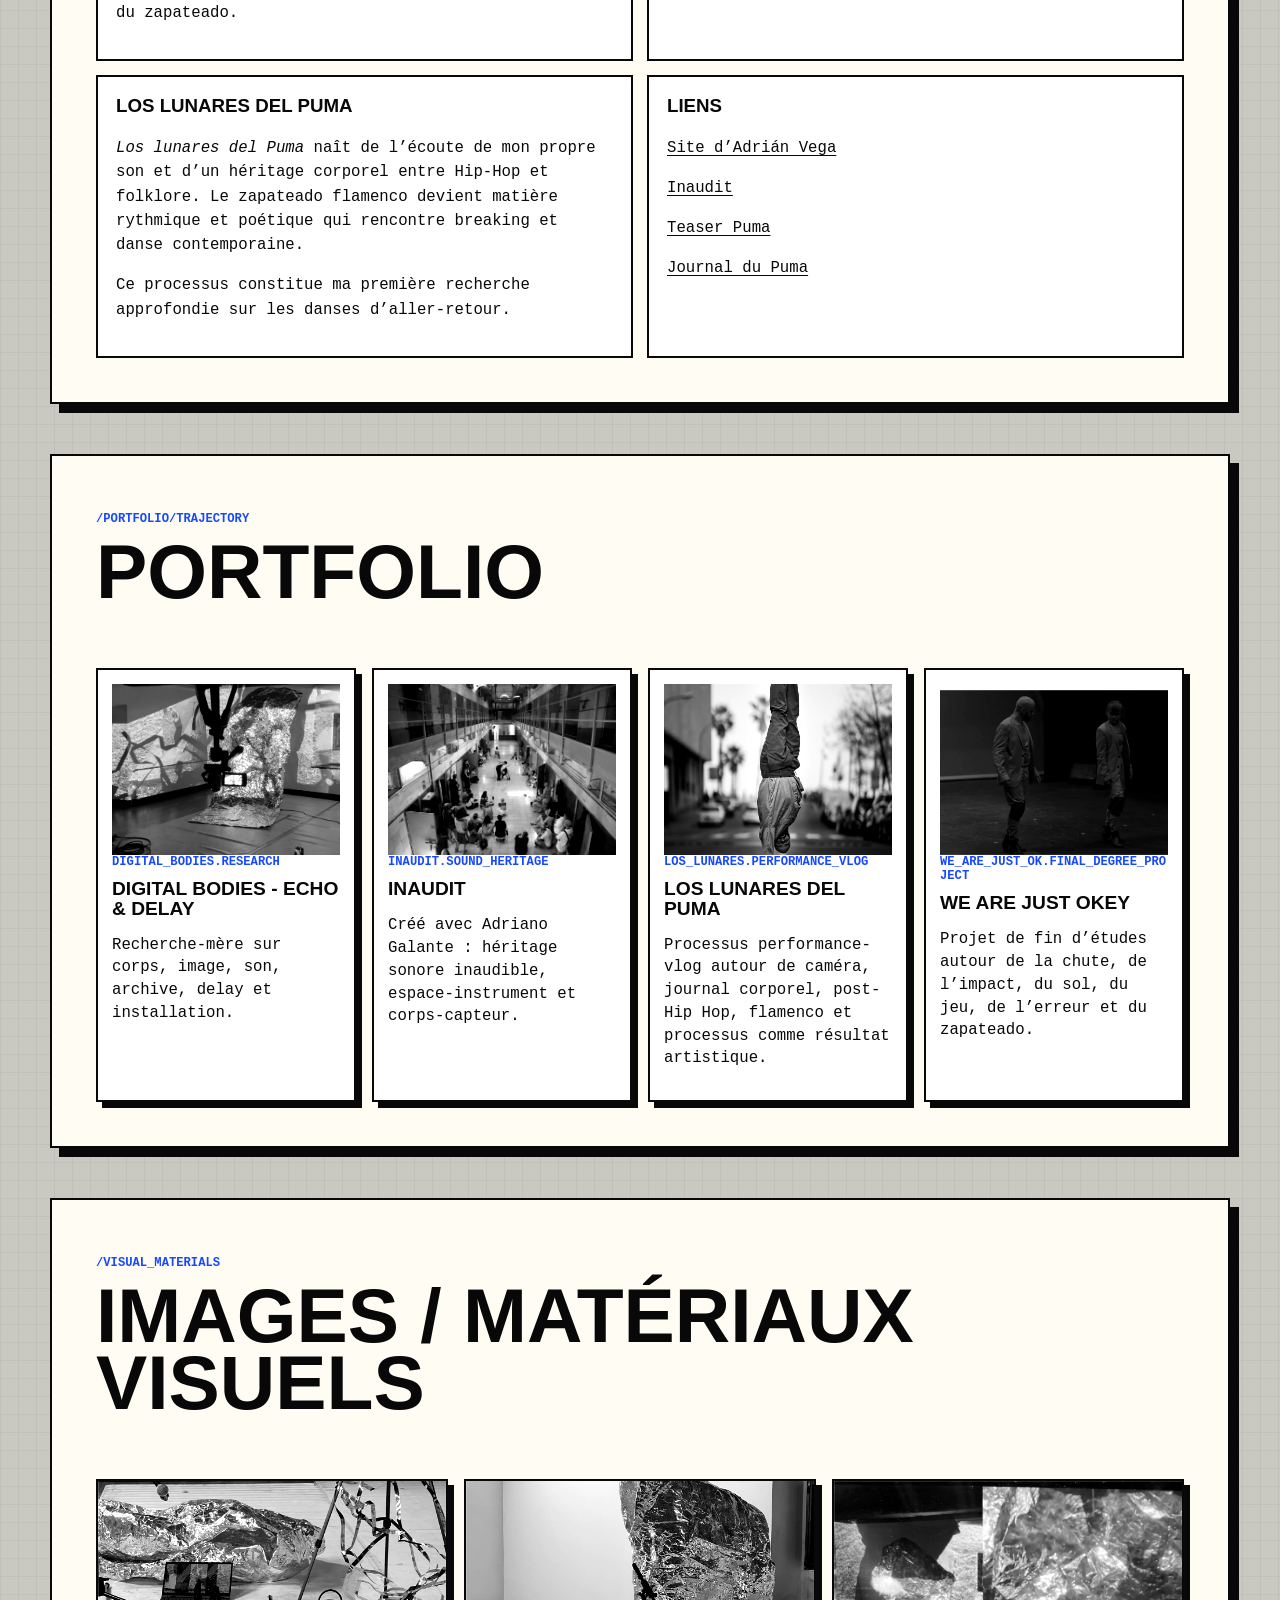
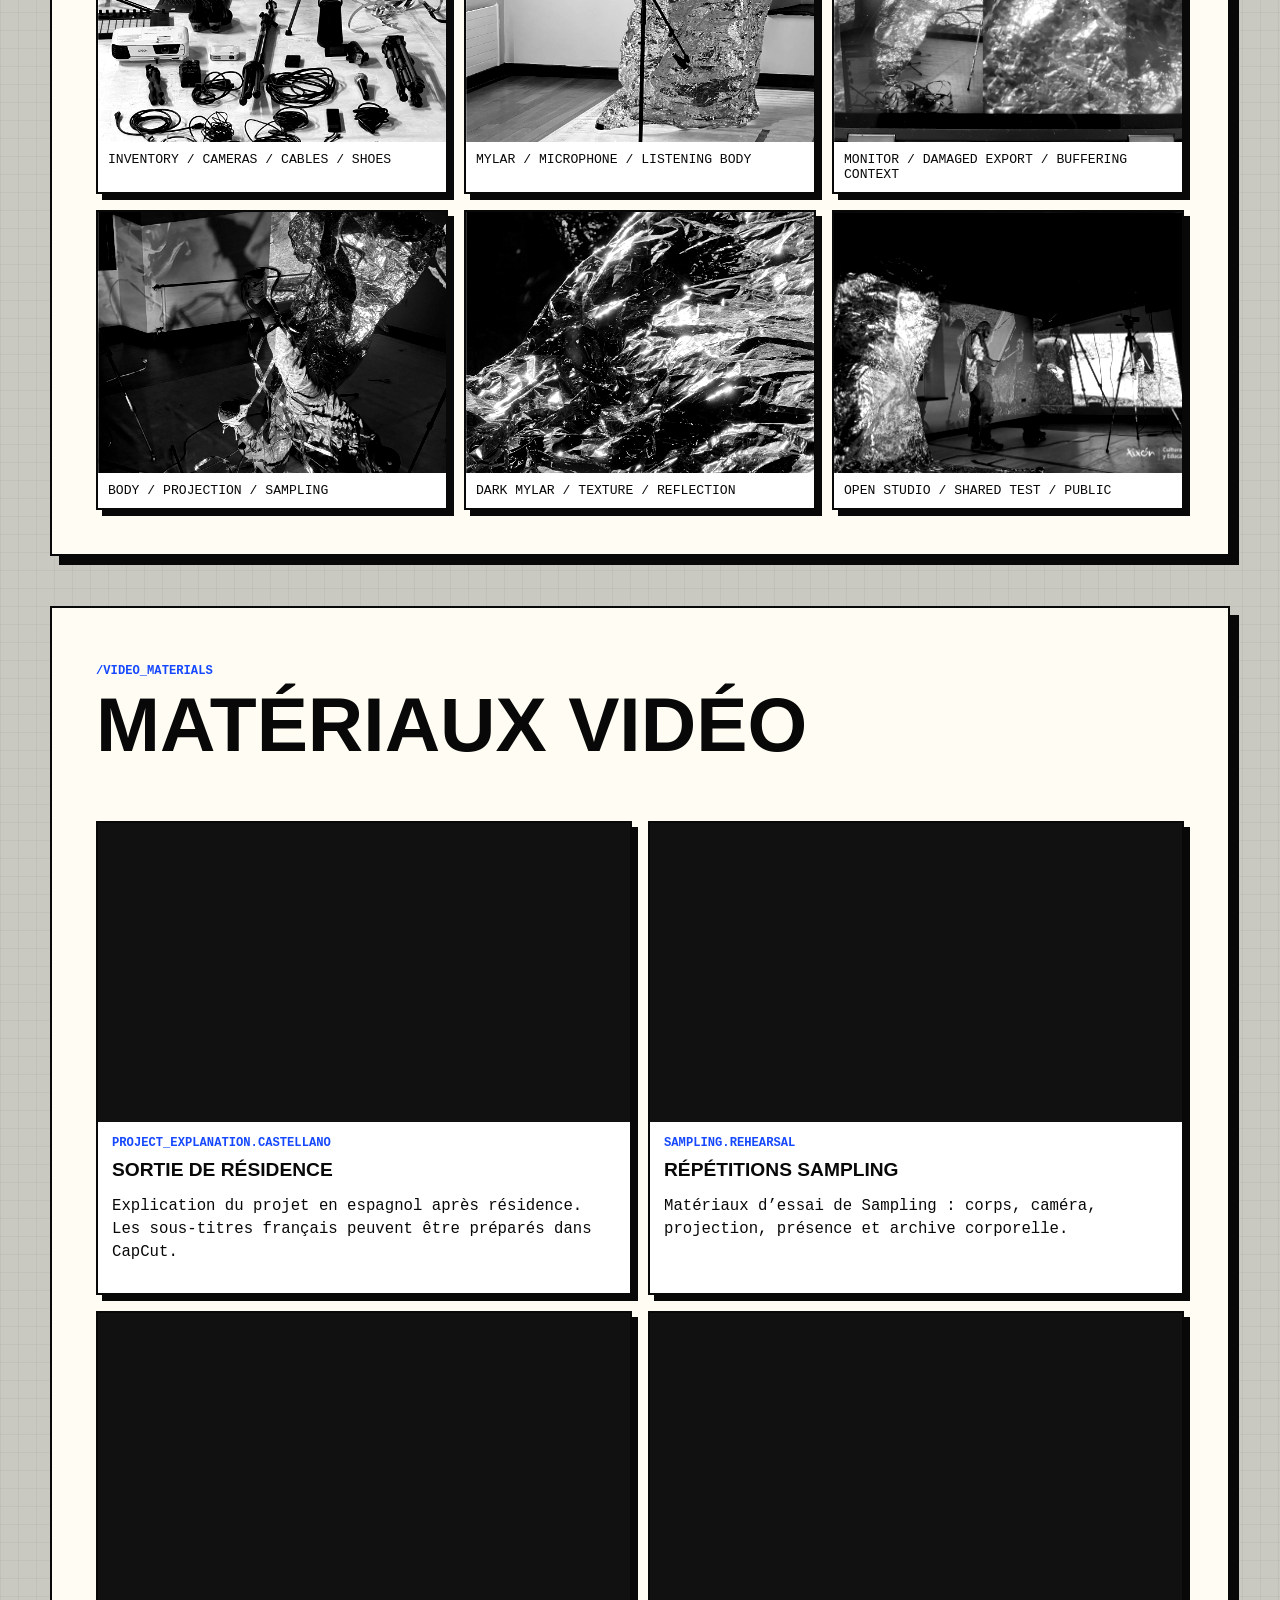
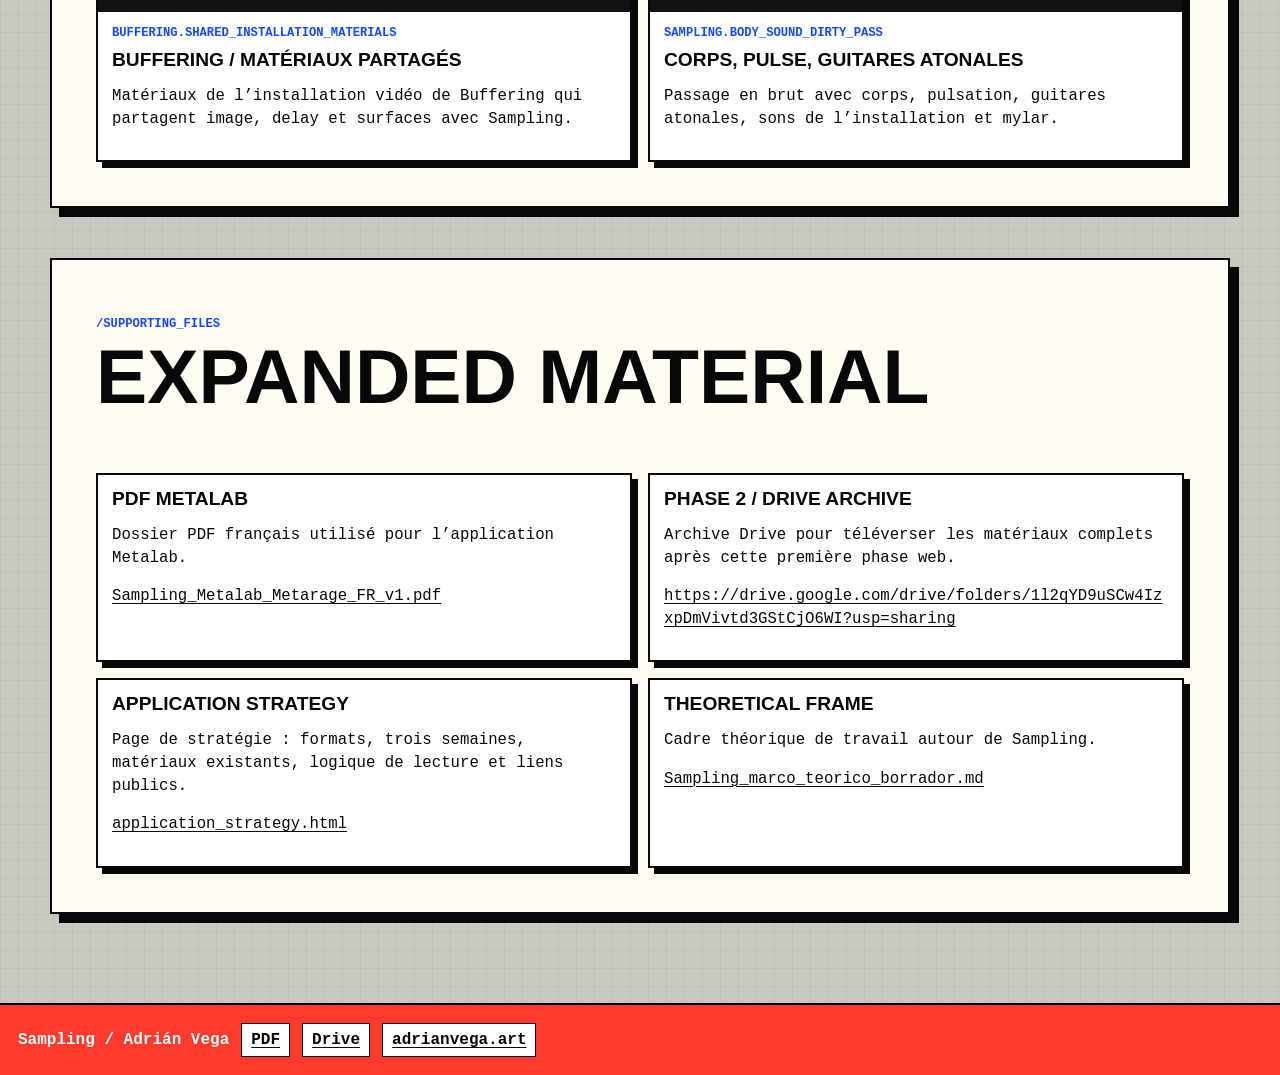
==== commit b54f09ce: "Replace portfolio images with correct project photos" ====
--- a/index.html
+++ b/index.html
@@ -8,7 +8,7 @@
       name="description"
       content="Sampling by Adrián Vega. An interactive Metalab dossier about body, archive, image, authorship and ida y vuelta dances."
     >
-    <link rel="stylesheet" href="./sampling-v2.css?v=20260614-scroll">
+    <link rel="stylesheet" href="./sampling-v2.css?v=20260614-portfolio">
   </head>
   <body>
     <div class="boot" data-boot role="presentation">
@@ -98,7 +98,7 @@
     <input type="file" accept="image/*" data-image-picker hidden>
     <input type="file" accept="application/json,.json" data-edit-import-picker hidden>
 
-    <script src="./sampling-content.js?v=20260614-scroll"></script>
-    <script src="./sampling-app.js?v=20260614-scroll"></script>
+    <script src="./sampling-content.js?v=20260614-portfolio"></script>
+    <script src="./sampling-app.js?v=20260614-portfolio"></script>
   </body>
 </html>
--- a/sampling-v2.css
+++ b/sampling-v2.css
@@ -556,6 +556,7 @@
 
 .reading-intro,
 .reading-section {
+  scroll-margin-top: 76px;
   border: 2px solid #080808;
   padding: clamp(18px, 4vw, 44px);
   background: var(--paper);
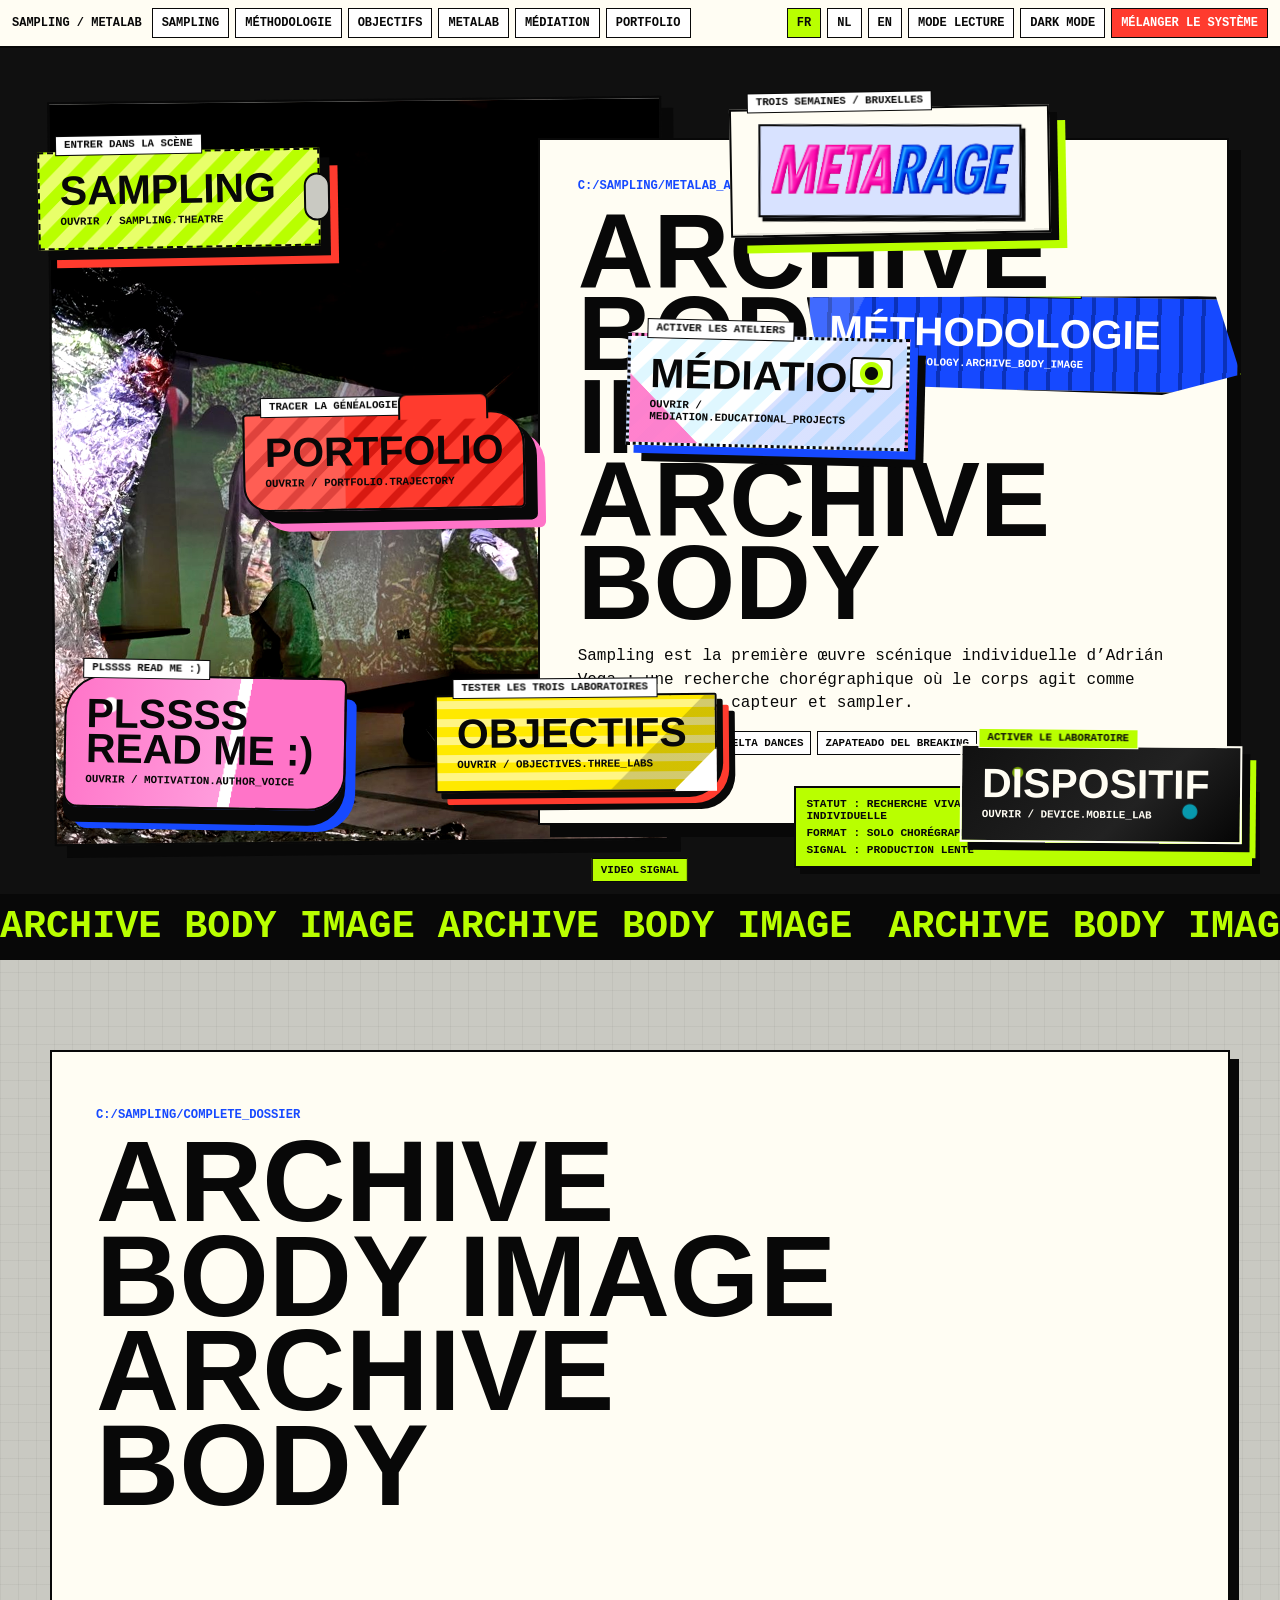
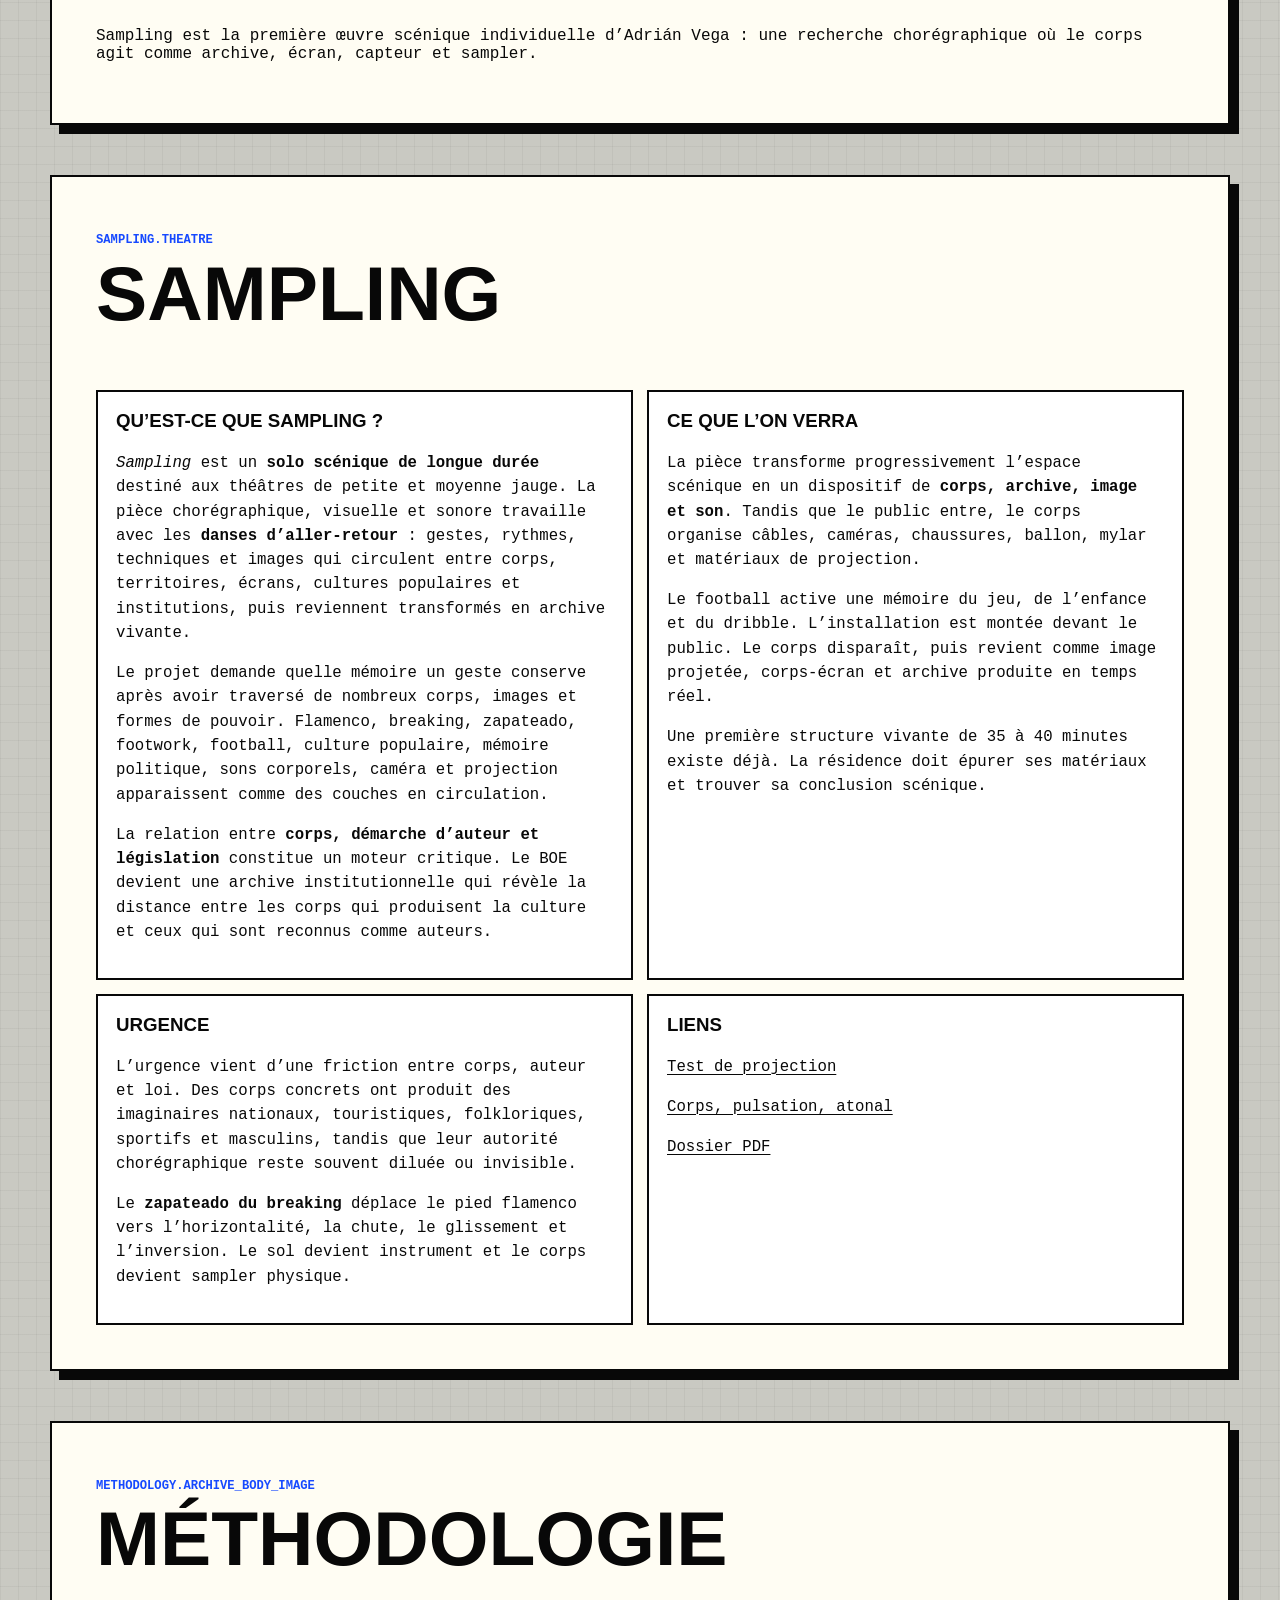
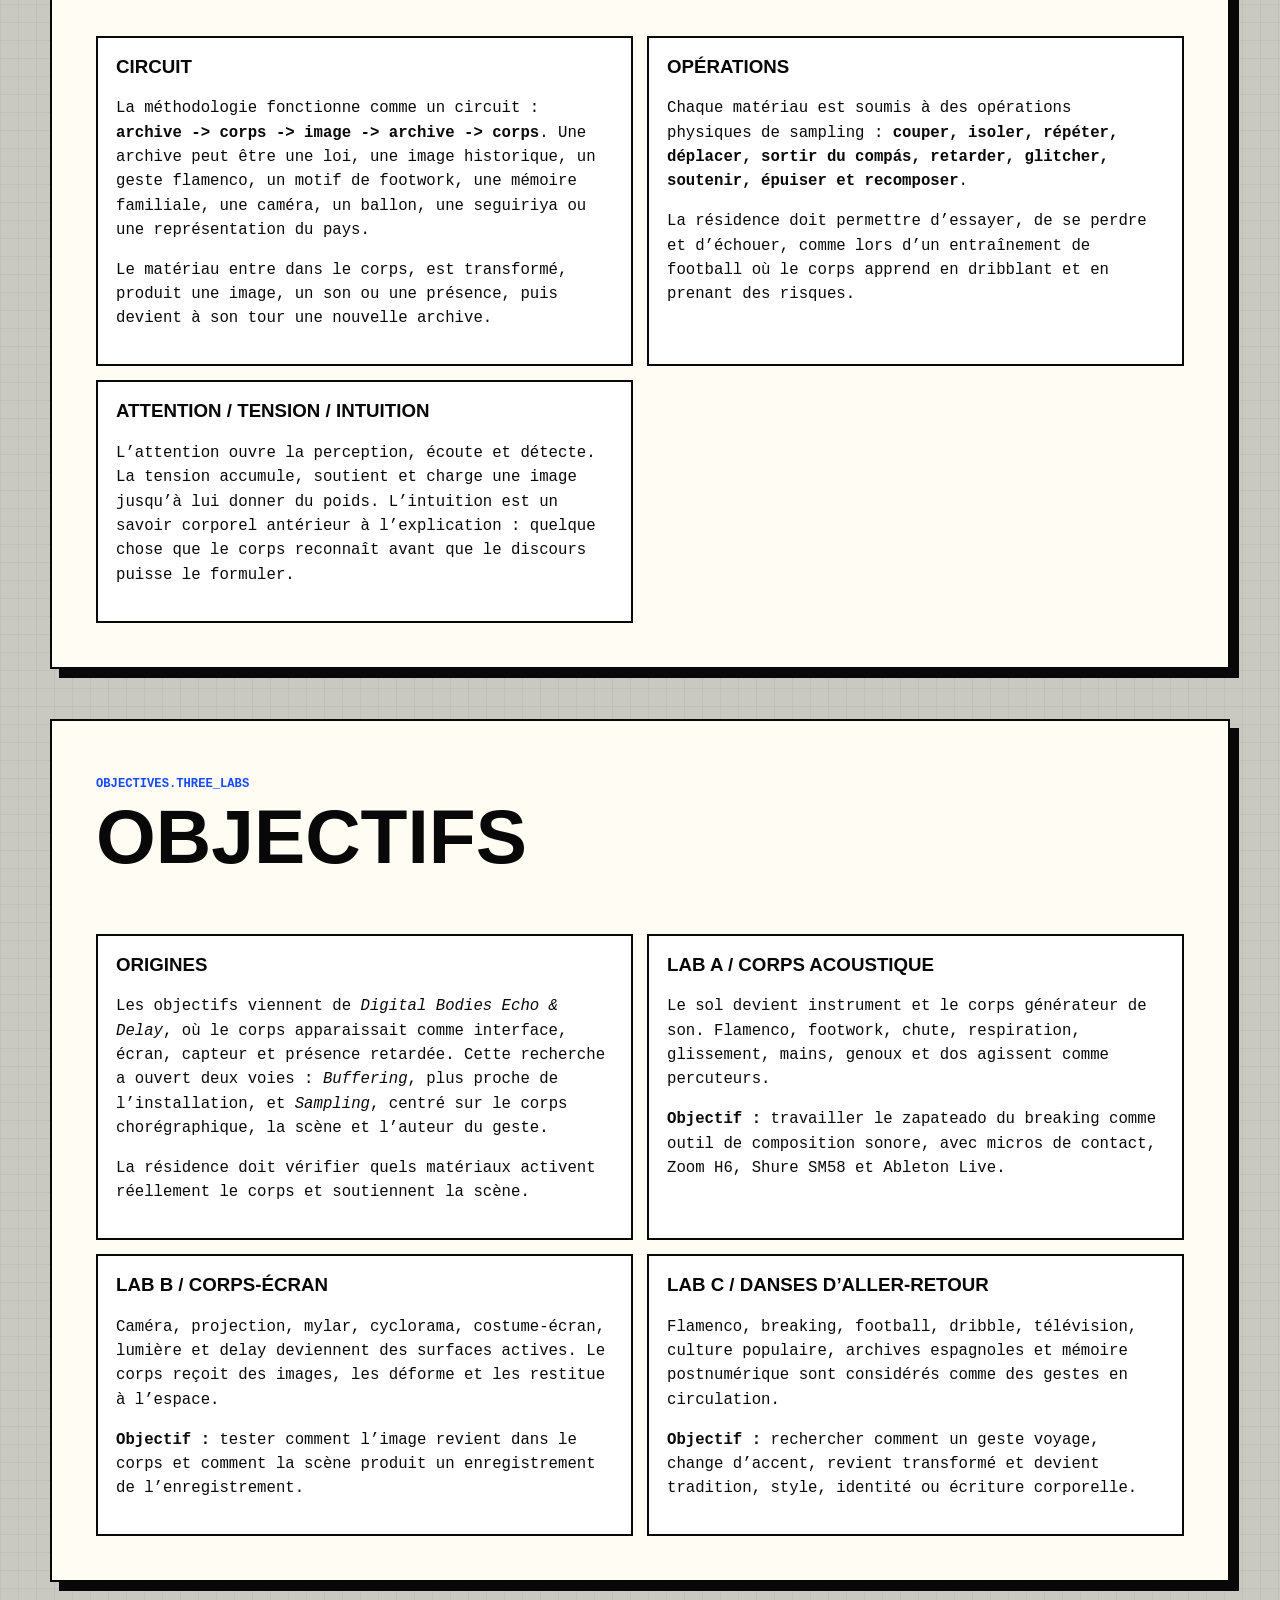
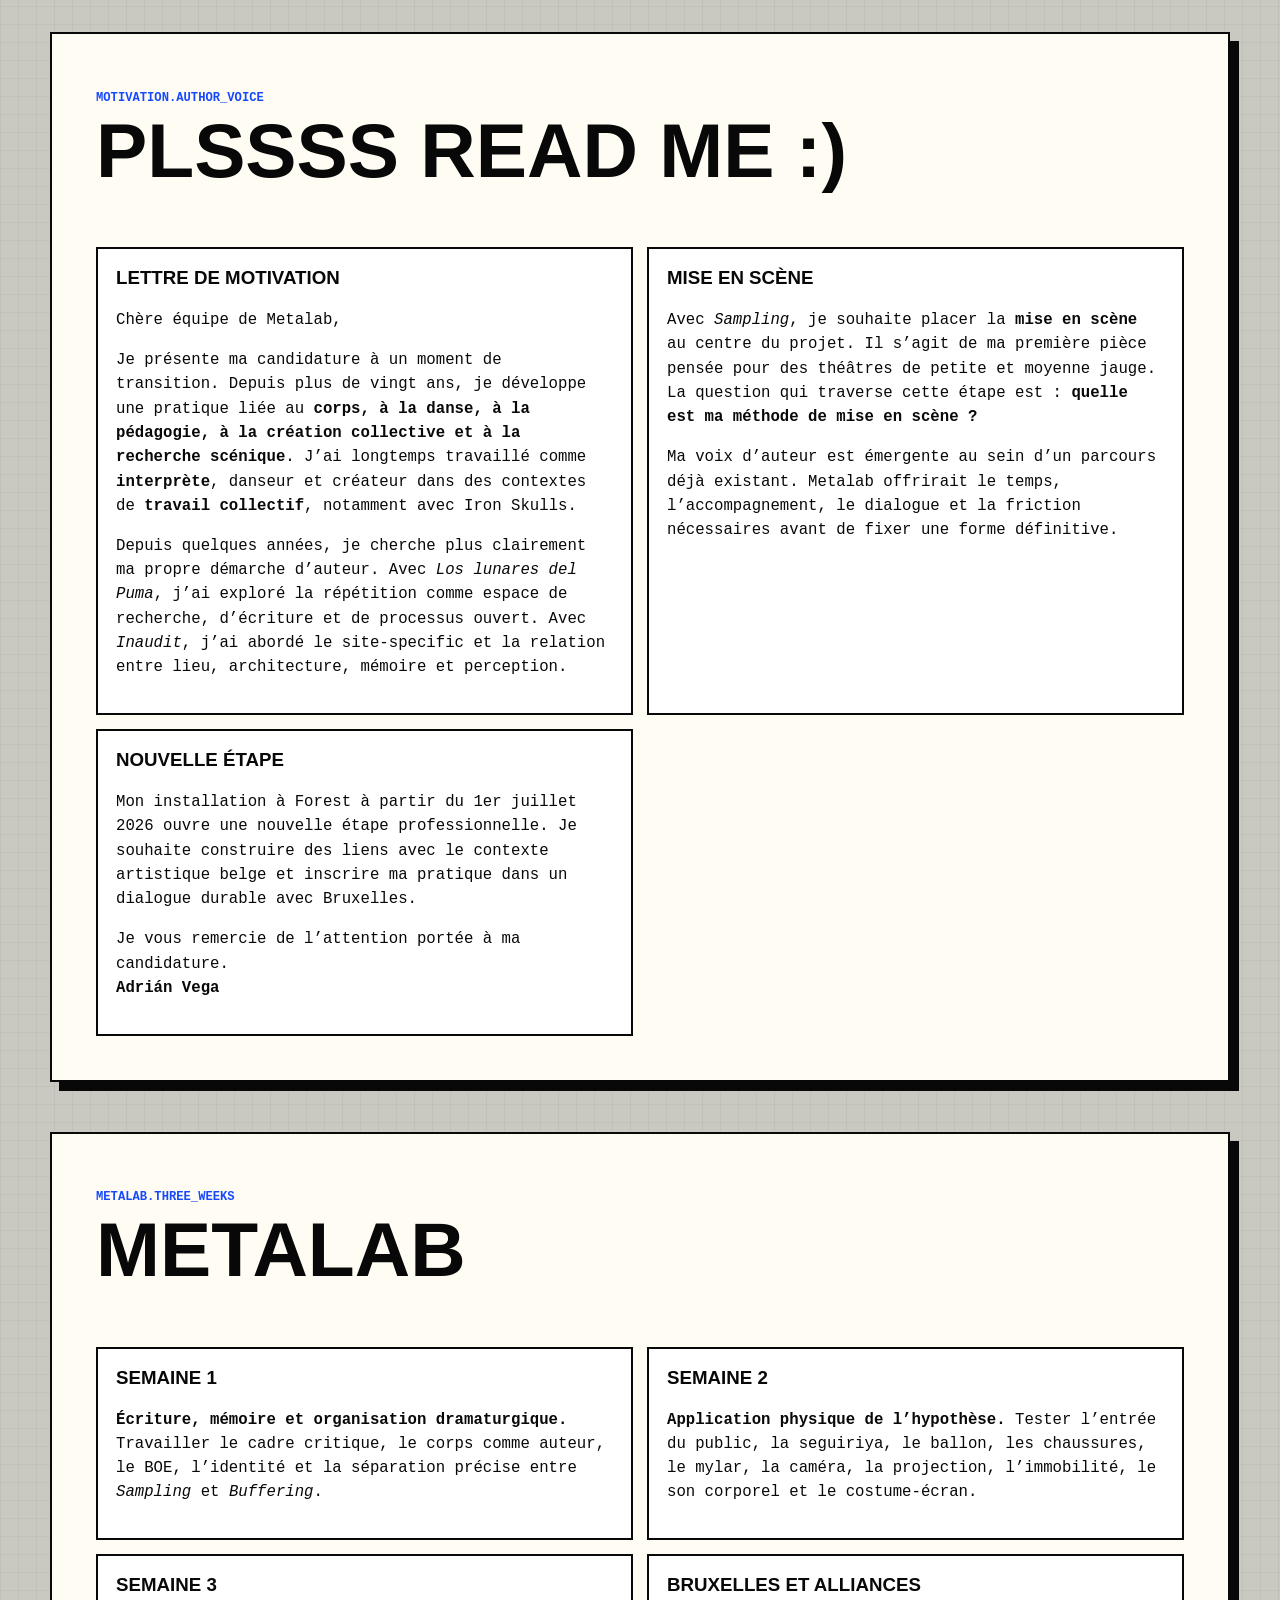
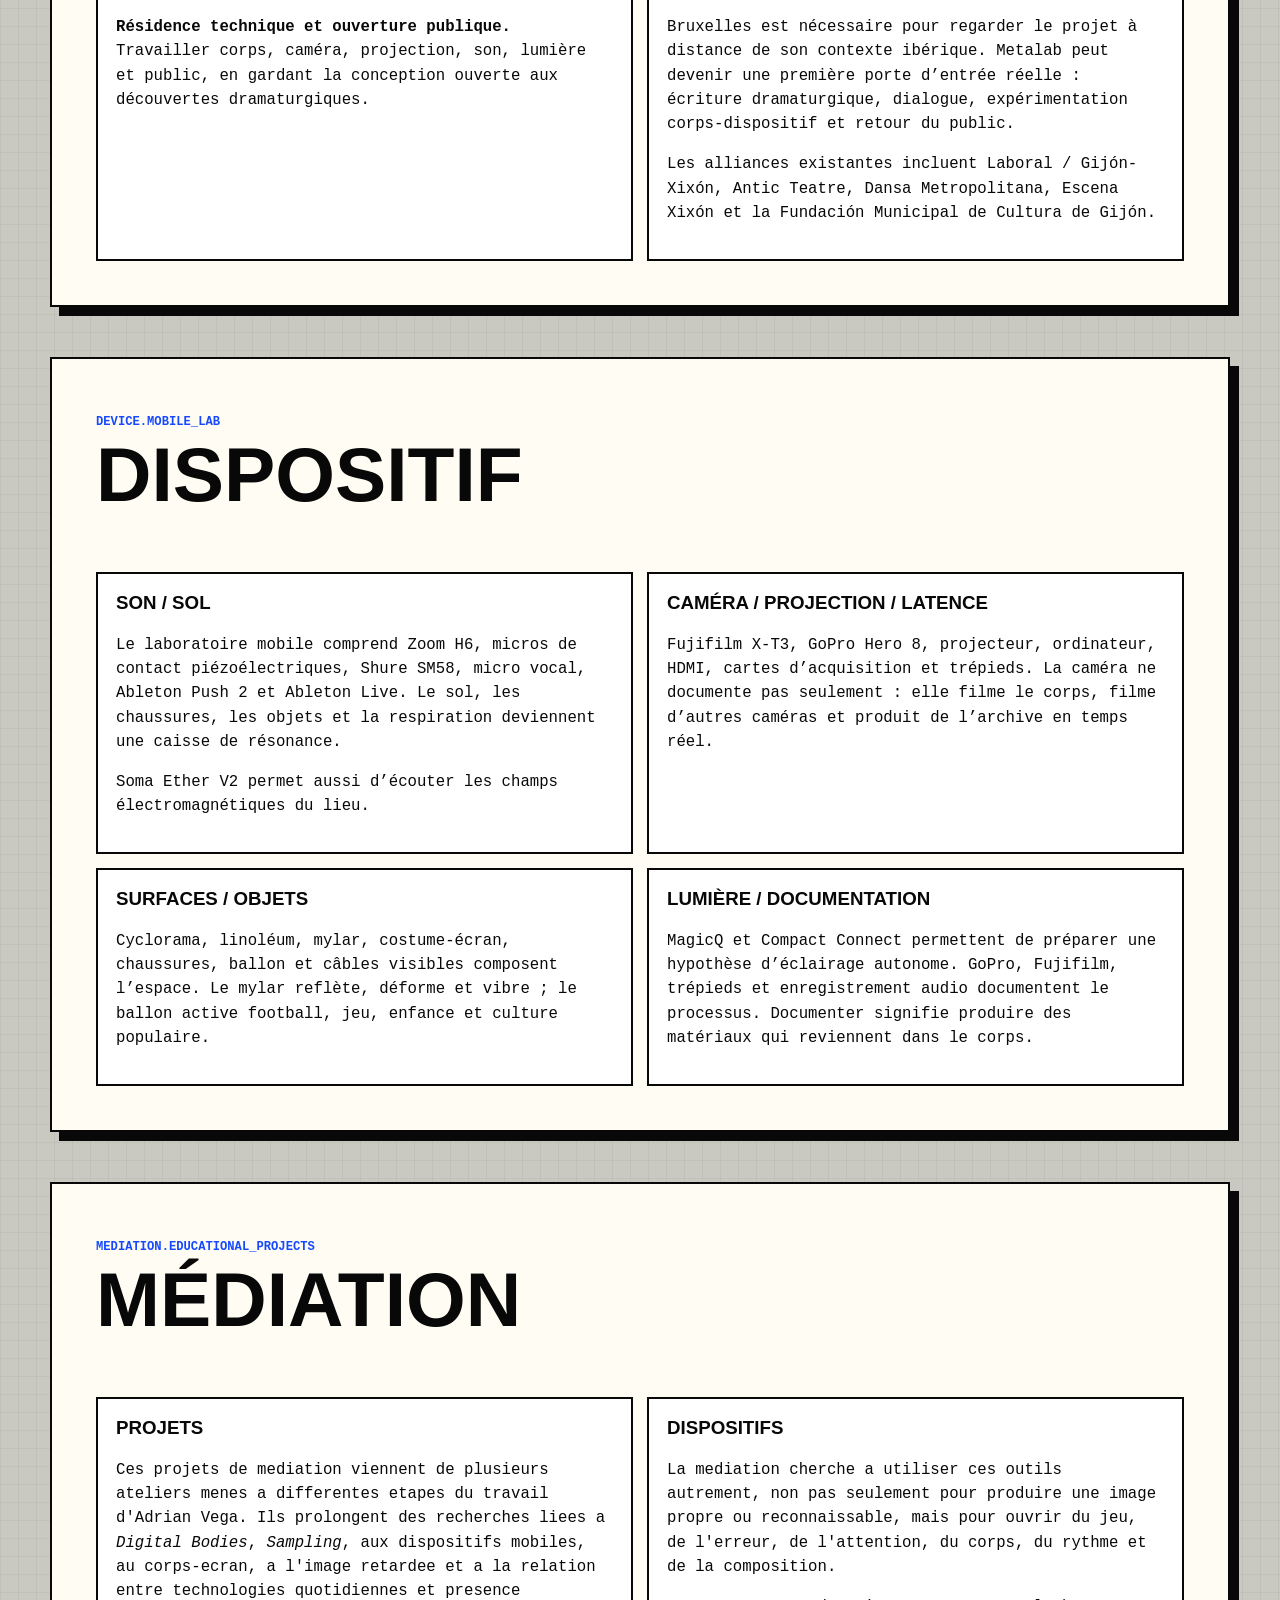
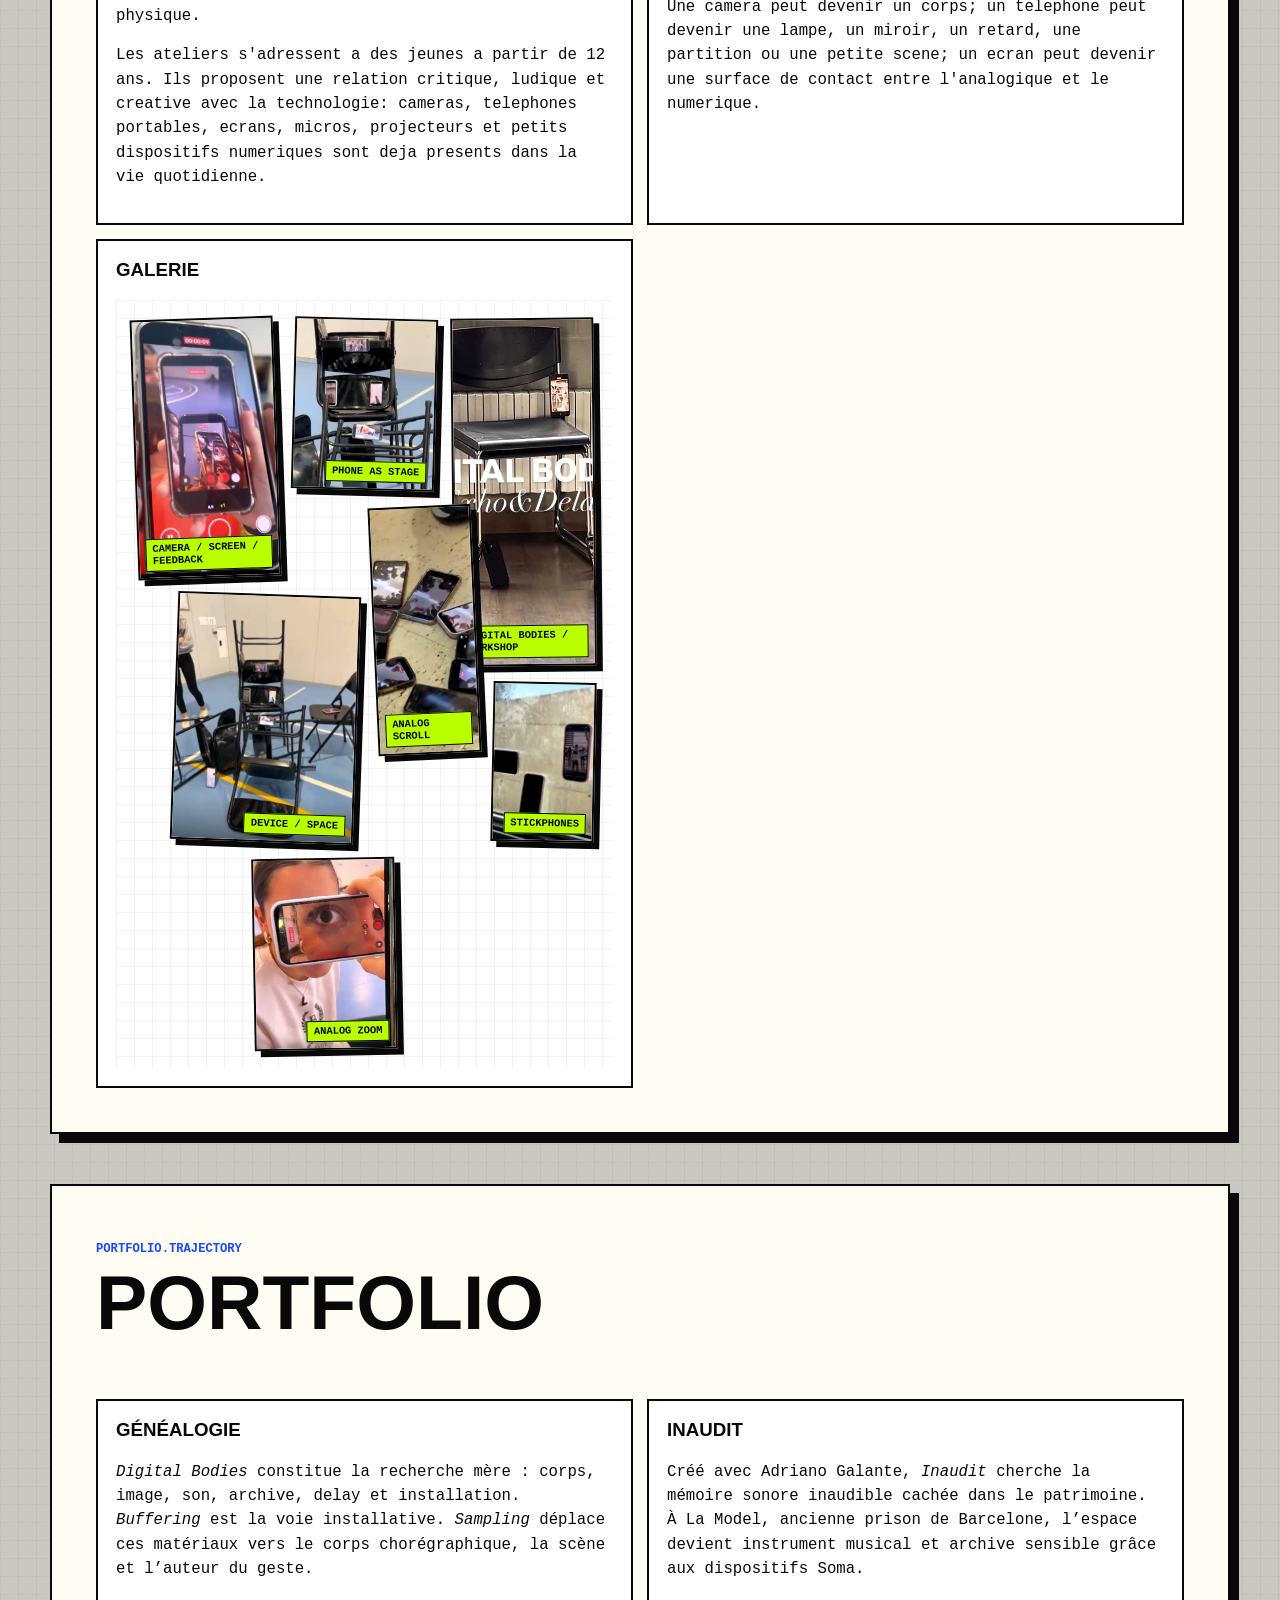
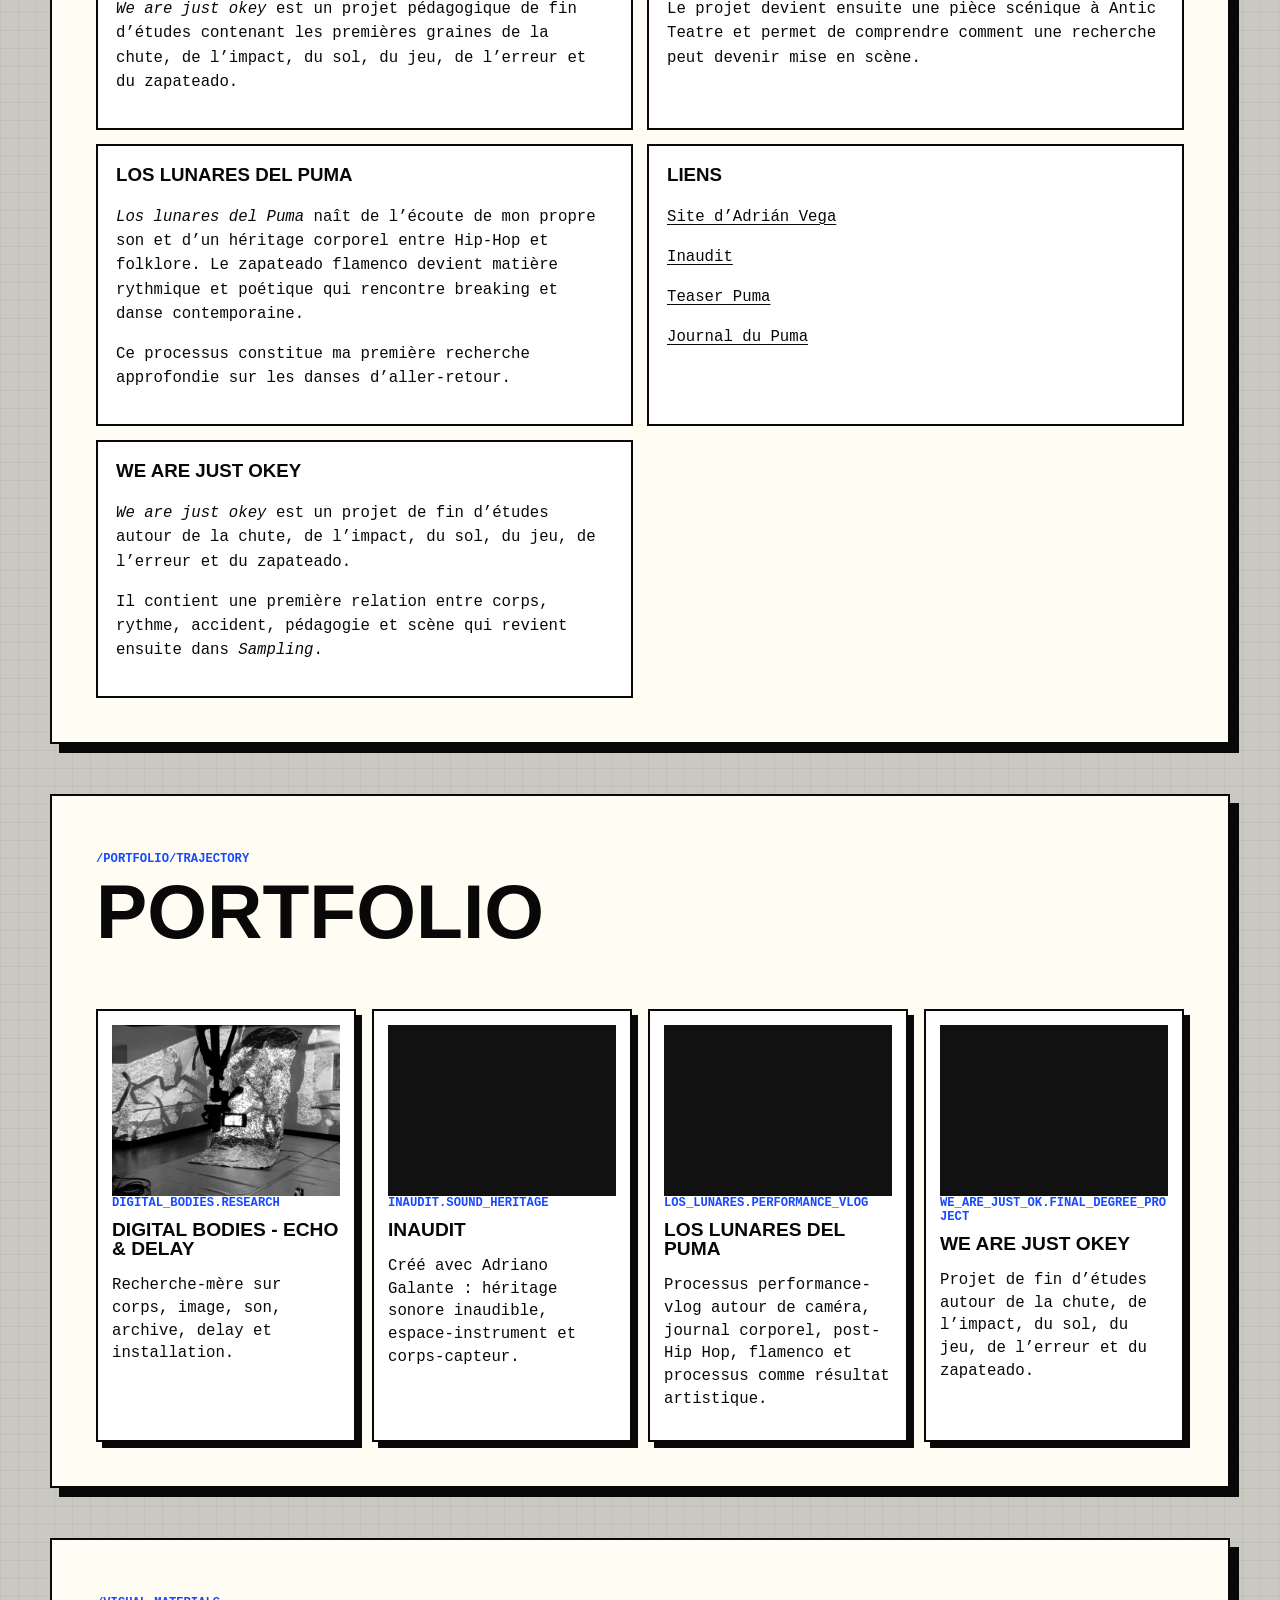
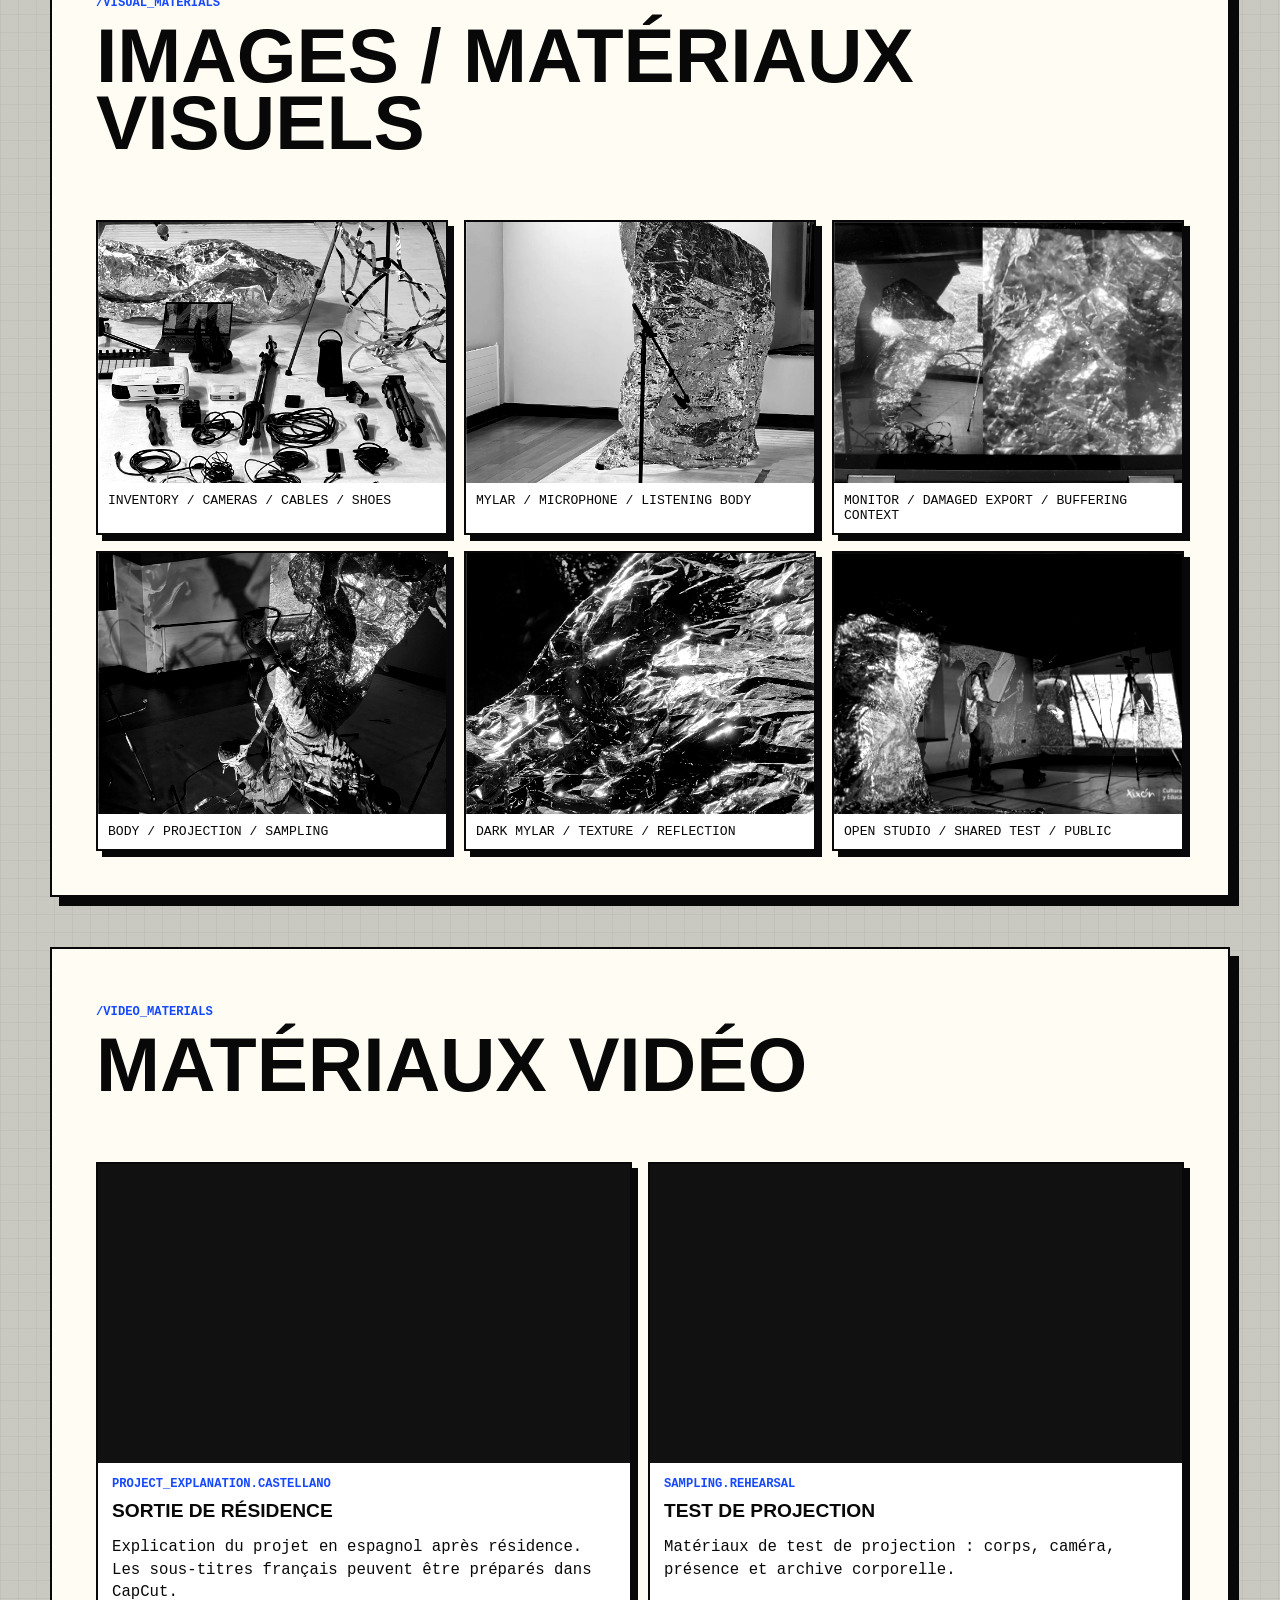
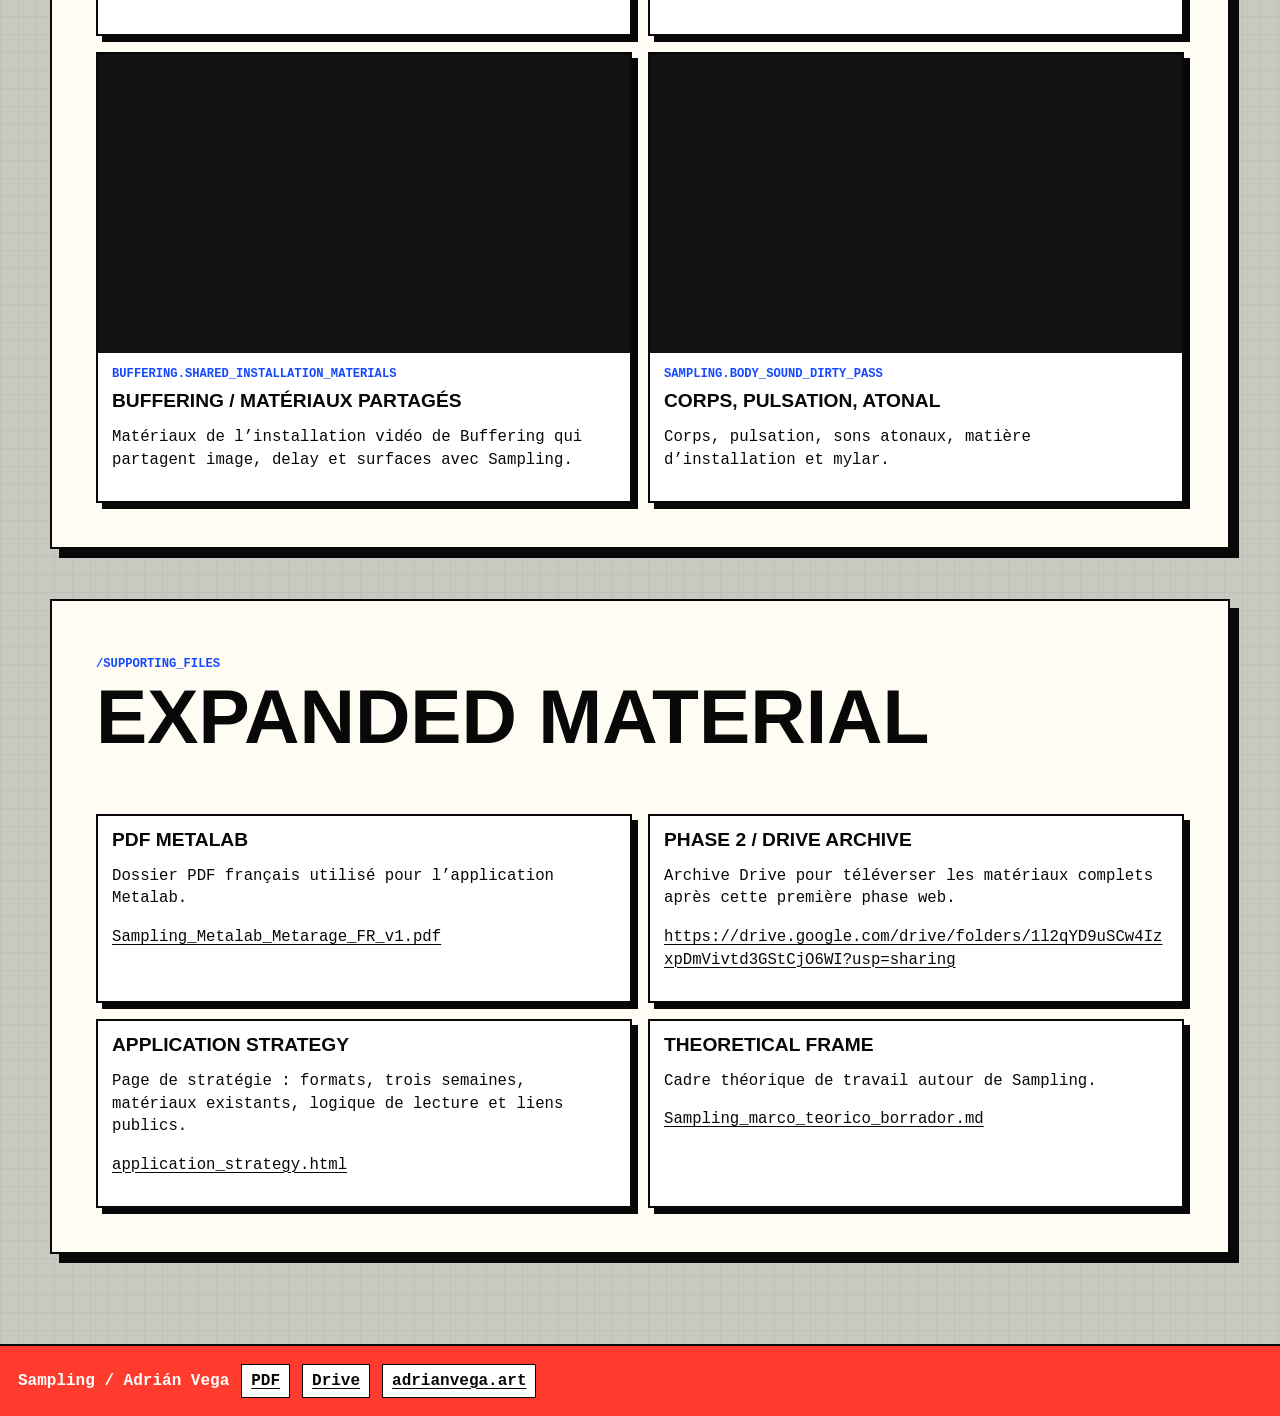
==== commit 9847168a: "Refine dossier desktop and mediation gallery" ====
--- a/index.html
+++ b/index.html
@@ -8,14 +8,17 @@
       name="description"
       content="Sampling by Adrián Vega. An interactive Metalab dossier about body, archive, image, authorship and ida y vuelta dances."
     >
-    <link rel="stylesheet" href="./sampling-v2.css?v=20260614-portfolio">
+    <link rel="stylesheet" href="./sampling-v2.css?v=20260614-public-mediation">
   </head>
   <body>
-    <div class="boot" data-boot role="presentation">
+    <div class="boot" data-boot role="presentation" aria-label="Loading Sampling">
+      <img class="boot-image" src="./assets/loading-tv-congelada.png" alt="">
       <div class="boot-log">
-        <span>loading sampling_application...</span>
-        <span>archive -> body -> image -> archive -> body</span>
-        <span>body online</span>
+        <span class="boot-title">Loading...</span>
+        <span>Sampling...</span>
+        <span>going out...</span>
+        <span>coming back...</span>
+        <span>printing...</span>
       </div>
     </div>
 
@@ -32,7 +35,7 @@
           <button type="button" data-lang="en">EN</button>
         </div>
         <button class="mode-button" type="button" data-reading-toggle>READING MODE</button>
-        <button class="mode-button" type="button" data-performance-toggle>PERFORMANCE MODE</button>
+        <button class="mode-button" type="button" data-performance-toggle>DARK MODE</button>
         <button class="shuffle-button" type="button" data-shuffle>SHUFFLE</button>
       </div>
     </header>
@@ -75,6 +78,16 @@
         <button class="video-peek" type="button" data-video-peek aria-label="Reveal research video">VIDEO SIGNAL</button>
       </section>
 
+      <section class="marquee living-marquee" aria-label="Keywords">
+        <div class="living-marquee-track">
+          <span>archive body image archive body image</span>
+          <span>archive body image archive body image</span>
+          <span>archive body image archive body image</span>
+          <span>archive body image archive body image</span>
+          <span>archive body image archive body image</span>
+        </div>
+      </section>
+
       <section class="reading-view" data-reading-view aria-live="polite"></section>
     </main>
 
@@ -98,7 +111,7 @@
     <input type="file" accept="image/*" data-image-picker hidden>
     <input type="file" accept="application/json,.json" data-edit-import-picker hidden>
 
-    <script src="./sampling-content.js?v=20260614-portfolio"></script>
-    <script src="./sampling-app.js?v=20260614-portfolio"></script>
+    <script src="./sampling-content.js?v=20260614-public-mediation"></script>
+    <script src="./sampling-app.js?v=20260614-public-mediation"></script>
   </body>
 </html>
--- a/sampling-v2.css
+++ b/sampling-v2.css
@@ -36,10 +36,32 @@
 
 body.performance-mode {
   --bg: #101010;
-  --paper: #fffdf3;
-  --ink: #080808;
-  --muted: #4b4943;
-  --line: #080808;
+  --paper: #151515;
+  --ink: #f7f2dc;
+  --muted: #c5bca6;
+  --acid: #ffec00;
+  --hot: #00e0ff;
+  --blue: #ff5a00;
+  --line: #f7f2dc;
+  --shadow: 9px 9px 0 #f7f2dc;
+  color: var(--ink);
+}
+
+body.performance-mode::before {
+  content: "";
+  position: fixed;
+  inset: 0;
+  z-index: 45;
+  pointer-events: none;
+  background: repeating-linear-gradient(
+    180deg,
+    rgba(255, 255, 255, 0.08),
+    rgba(255, 255, 255, 0.08) 1px,
+    transparent 1px,
+    transparent 4px
+  );
+  mix-blend-mode: difference;
+  opacity: 0.16;
 }
 
 button,
@@ -65,35 +87,101 @@
 .boot {
   position: fixed;
   inset: 0;
-  z-index: 500;
+  z-index: 900;
   display: grid;
   place-items: center;
+  overflow: hidden;
   background: #050505;
-  color: var(--acid);
+  color: #f7f2dc;
   cursor: pointer;
-  animation: boot-out 1.2s steps(1, end) forwards;
+  animation: boot-out 3.7s steps(1, end) forwards;
 }
 
 .boot.is-dismissed {
   display: none;
 }
 
+.boot::after {
+  content: "";
+  position: absolute;
+  inset: 0;
+  z-index: 2;
+  pointer-events: none;
+  background:
+    linear-gradient(90deg, rgba(255, 236, 0, 0.18), transparent 18%, rgba(0, 224, 255, 0.12) 58%, transparent),
+    repeating-linear-gradient(180deg, rgba(255, 255, 255, 0.12), rgba(255, 255, 255, 0.12) 1px, transparent 1px, transparent 5px);
+  mix-blend-mode: screen;
+  opacity: 0.42;
+}
+
+.boot-image {
+  position: absolute;
+  inset: 0;
+  z-index: 0;
+  width: 100%;
+  height: 100%;
+  object-fit: cover;
+  filter: grayscale(0.85) contrast(1.55) saturate(0.85);
+  opacity: 0.68;
+  transform: scale(1.04);
+  animation: boot-image-drift 3.7s steps(4, end) infinite;
+}
+
 .boot-log {
+  position: relative;
+  z-index: 3;
   width: min(760px, calc(100vw - 28px));
-  border: 1px solid var(--acid);
+  border: 1px solid #ffec00;
   padding: 18px;
-  box-shadow: 0 0 28px rgba(185, 255, 0, 0.28);
+  background: rgba(5, 5, 5, 0.64);
+  box-shadow: 0 0 28px rgba(255, 236, 0, 0.26), 10px 10px 0 rgba(8, 8, 8, 0.72);
   font-size: clamp(0.9rem, 2vw, 1.35rem);
   line-height: 1.7;
+  text-transform: uppercase;
+  backdrop-filter: blur(1px);
 }
 
 .boot-log span {
   display: block;
+  width: max-content;
+  max-width: 100%;
+  overflow: hidden;
+  white-space: nowrap;
+  animation: type-line 0.55s steps(34, end) both;
+}
+
+.boot-log span:nth-child(2) {
+  animation-delay: 0.42s;
+}
+
+.boot-log span:nth-child(3) {
+  animation-delay: 0.84s;
+}
+
+.boot-log span:nth-child(4) {
+  animation-delay: 1.26s;
+}
+
+.boot-log span:nth-child(5) {
+  animation-delay: 1.68s;
+}
+
+.boot-title {
+  color: #fffdf3;
+  font-size: clamp(1.6rem, 5vw, 4.8rem);
+  font-weight: 900;
+  line-height: 0.95;
+}
+
+.boot-title::after {
+  content: "|";
+  color: #ffec00;
+  animation: cursor-blink 0.7s steps(1, end) infinite;
 }
 
 .cursor-tag {
   position: fixed;
-  z-index: 480;
+  z-index: 420;
   top: 0;
   left: 0;
   border: 1px solid #080808;
@@ -124,15 +212,16 @@
 .topbar {
   position: sticky;
   top: 0;
-  z-index: 300;
+  z-index: 500;
   display: grid;
-  grid-template-columns: auto minmax(0, 1fr) auto;
-  gap: 14px;
+  grid-template-columns: max-content minmax(240px, 1fr) max-content;
+  gap: 10px;
   align-items: center;
   border-bottom: 2px solid #080808;
   padding: 8px 12px;
   background: var(--paper);
   color: #080808;
+  isolation: isolate;
 }
 
 .brand,
@@ -154,6 +243,15 @@
   display: flex;
   flex-wrap: wrap;
   gap: 6px;
+  min-width: 0;
+}
+
+.topbar nav {
+  align-items: center;
+}
+
+.toolbar {
+  justify-content: flex-end;
 }
 
 .topbar nav a,
@@ -164,6 +262,7 @@
   background: #fff;
   color: #080808;
   text-decoration: none;
+  white-space: nowrap;
 }
 
 .language-switcher button.is-active,
@@ -298,6 +397,43 @@
   text-transform: uppercase;
 }
 
+.living-marquee {
+  position: relative;
+  z-index: 20;
+  width: 100vw;
+  margin: 0;
+  overflow: hidden;
+  border-block: 2px solid #080808;
+  background: #080808;
+  color: var(--acid);
+  pointer-events: none;
+}
+
+.living-marquee-track {
+  display: flex;
+  width: max-content;
+  min-width: 200%;
+  gap: 36px;
+  padding: 12px 0;
+  animation: scrollText 24s linear infinite;
+  will-change: transform;
+}
+
+.living-marquee span {
+  display: inline-flex;
+  align-items: center;
+  color: inherit;
+  font-size: clamp(1.2rem, 3vw, 2.4rem);
+  font-weight: 700;
+  line-height: 1;
+  text-transform: uppercase;
+  white-space: nowrap;
+}
+
+.living-marquee span::after {
+  content: "";
+}
+
 .folder-stage {
   position: absolute;
   inset: 0;
@@ -413,7 +549,11 @@
   max-width: min(480px, calc(100vw - 24px));
   --folder-color: var(--blue);
   color: #fff;
+  border-width: 3px;
   clip-path: polygon(0 8%, 94% 0, 100% 78%, 82% 100%, 4% 94%);
+  background:
+    linear-gradient(115deg, rgba(255, 255, 255, 0.18) 0 12%, transparent 12% 100%),
+    repeating-linear-gradient(90deg, var(--blue), var(--blue) 18px, #0a31b9 18px, #0a31b9 22px);
   box-shadow: 12px 12px 0 var(--acid), 24px 24px 0 #080808;
   transform: rotate(1deg);
   animation: puma-drift 6.5s ease-in-out infinite;
@@ -428,17 +568,37 @@
   left: 34%;
   bottom: 12%;
   --folder-color: var(--yellow);
+  border-radius: 2px 2px 34px 2px;
+  background:
+    linear-gradient(135deg, transparent 0 72%, rgba(8, 8, 8, 0.18) 72% 100%),
+    repeating-linear-gradient(0deg, var(--yellow), var(--yellow) 10px, #fff585 10px, #fff585 18px);
   box-shadow: 6px 6px 0 #080808, 12px 12px 0 var(--hot), 18px 18px 0 #080808;
   transform: rotate(-0.5deg);
   --breathe-speed: 8.8s;
+}
+
+.folder[data-key="objectives"]::after {
+  content: "";
+  position: absolute;
+  right: -2px;
+  bottom: -2px;
+  width: 42px;
+  height: 42px;
+  border-top: 2px solid #080808;
+  border-left: 2px solid #080808;
+  background: #fff;
+  clip-path: polygon(100% 0, 0 100%, 100% 100%);
 }
 
 .folder[data-key="motivation"] {
   left: 5%;
   bottom: 10%;
   --folder-color: var(--pink);
-  border-radius: 28px 10px 34px 8px;
-  box-shadow: 0 15px 0 #080808;
+  border-radius: 42px 8px 38px 14px;
+  background:
+    radial-gradient(circle at 16% 22%, #fff 0 7px, transparent 8px),
+    linear-gradient(100deg, var(--pink), #ff9cdc 58%, #ffffff 58% 62%, var(--pink) 62%);
+  box-shadow: 0 15px 0 #080808, 10px 21px 0 var(--blue);
   transform: rotate(1deg);
   --breathe-speed: 9.4s;
 }
@@ -446,20 +606,82 @@
 .folder[data-key="metalab"] {
   right: 18%;
   top: 7%;
+  min-height: 128px;
+  width: clamp(270px, 25vw, 390px);
   --folder-color: #fff;
-  border-radius: 2px;
-  box-shadow: 8px 8px 0 #080808;
+  border-radius: 0;
+  padding: 18px;
+  background:
+    linear-gradient(0deg, rgba(8, 8, 8, 0.08) 0 2px, transparent 2px 100%),
+    #fffdf3;
+  background-size: auto, 100% 18px, auto;
+  box-shadow: 8px 8px 0 #080808, 16px 16px 0 var(--acid);
   transform: rotate(-1deg);
   --breathe-speed: 8.2s;
+}
+
+.folder[data-key="metalab"] strong,
+.folder[data-key="metalab"] small {
+  opacity: 0;
+}
+
+.folder[data-key="metalab"]::after {
+  content: "";
+  position: absolute;
+  left: 50%;
+  top: 50%;
+  width: min(82%, 260px);
+  height: min(72%, 120px);
+  border: 2px solid #080808;
+  background:
+    url("./assets/metarage-logo-transparente-cropped.png") center / contain no-repeat,
+    #d9e3ff;
+  box-shadow: 4px 4px 0 #080808;
+  transform: translate(-50%, -50%) rotate(1deg);
 }
 
 .folder[data-key="device"] {
   right: 3%;
   bottom: 6%;
-  --folder-color: var(--paper);
-  box-shadow: 8px 8px 0 #080808;
+  --folder-color: #111;
+  color: #fffdf3;
+  border-color: #fffdf3;
+  background:
+    radial-gradient(circle at 20% 28%, rgba(185, 255, 0, 0.65) 0 5px, transparent 6px),
+    radial-gradient(circle at 82% 68%, rgba(0, 224, 255, 0.65) 0 7px, transparent 8px),
+    linear-gradient(135deg, #111, #222 62%, #050505);
+  box-shadow: 8px 8px 0 #080808, 14px 14px 0 var(--acid);
   transform: rotate(0.5deg);
   --breathe-speed: 7.2s;
+}
+
+.folder[data-key="mediation"] {
+  left: 49%;
+  top: 34%;
+  --folder-color: #fff;
+  border-style: dotted;
+  border-width: 3px;
+  background:
+    linear-gradient(45deg, rgba(255, 116, 200, 0.9) 0 18%, transparent 18% 100%),
+    linear-gradient(135deg, transparent 0 54%, rgba(22, 73, 255, 0.16) 54% 100%),
+    repeating-linear-gradient(-45deg, #fff, #fff 12px, #dff7ff 12px, #dff7ff 24px);
+  box-shadow: 8px 8px 0 var(--blue), 16px 16px 0 #080808;
+  transform: rotate(1.4deg);
+  --breathe-speed: 7.8s;
+}
+
+.folder[data-key="mediation"]::after {
+  content: "";
+  position: absolute;
+  right: 14px;
+  top: 16px;
+  width: 38px;
+  height: 28px;
+  border: 2px solid #080808;
+  border-radius: 4px;
+  background:
+    radial-gradient(circle at 50% 50%, #080808 0 6px, var(--acid) 7px 11px, transparent 12px),
+    #fff;
 }
 
 .folder[data-key="portfolio"] {
@@ -467,12 +689,34 @@
   top: 43%;
   --folder-color: var(--hot);
   border-radius: 4px 34px 6px 26px;
-  box-shadow: 12px 12px 0 #080808;
+  background:
+    linear-gradient(90deg, rgba(255, 255, 255, 0.18) 0 36%, transparent 36%),
+    repeating-linear-gradient(135deg, var(--hot), var(--hot) 16px, #d81911 16px, #d81911 24px);
+  box-shadow: 12px 12px 0 #080808, 20px 20px 0 var(--pink);
   transform: rotate(-1deg);
   --breathe-speed: 8.5s;
 }
 
+.folder[data-key="portfolio"]::after {
+  content: "";
+  position: absolute;
+  top: -20px;
+  right: 34px;
+  width: 86px;
+  height: 24px;
+  border: 2px solid #080808;
+  border-bottom: 0;
+  border-radius: 8px 8px 0 0;
+  background: var(--hot);
+}
+
 .folder[data-key="methodology"]::before {
+  background: var(--acid);
+  color: #080808;
+}
+
+.folder[data-key="device"]::before {
+  border-color: #fffdf3;
   background: var(--acid);
   color: #080808;
 }
@@ -648,15 +892,18 @@
 }
 
 .expanded-media img,
+.expanded-media iframe,
 .image-tile img {
   display: block;
   width: 100%;
   aspect-ratio: 4 / 3;
+  border: 0;
   object-fit: cover;
   filter: grayscale(1) contrast(1.2);
 }
 
 .expanded-card:hover img,
+.expanded-card:hover iframe,
 .image-tile:hover img {
   filter: grayscale(0) contrast(1.25);
 }
@@ -713,13 +960,13 @@
 .desktop-layer {
   position: fixed;
   inset: 0;
-  z-index: 350;
+  z-index: 450;
   pointer-events: none;
 }
 
 .desktop-window {
   position: fixed;
-  z-index: var(--window-z, 360);
+  z-index: var(--window-z, 460);
   width: min(980px, calc(100vw - 24px));
   max-height: min(88vh, 900px);
   overflow: hidden;
@@ -806,6 +1053,37 @@
   color: #fff;
 }
 
+.window-extent {
+  display: flex;
+  flex-wrap: wrap;
+  gap: 6px;
+  align-items: center;
+  justify-content: space-between;
+  margin: 0 0 12px;
+  border: 1px solid #080808;
+  padding: 6px;
+  background: #fffdf3;
+  color: #080808;
+}
+
+.window-extent span,
+.window-extent button {
+  font-size: 0.72rem;
+  font-weight: 900;
+  text-transform: uppercase;
+}
+
+.window-extent span {
+  padding: 3px 0;
+}
+
+.window-extent button {
+  border: 1px solid #080808;
+  padding: 6px 8px;
+  background: #080808;
+  color: #fffdf3;
+}
+
 .window-tab-content {
   border: 2px solid #080808;
   padding: 16px;
@@ -815,6 +1093,96 @@
 
 .window-tab-content a {
   font-weight: 900;
+}
+
+.mediation-collage {
+  position: relative;
+  display: grid;
+  grid-template-columns: repeat(12, minmax(0, 1fr));
+  grid-auto-rows: minmax(72px, auto);
+  gap: clamp(8px, 1.4vw, 16px);
+  min-height: 420px;
+  padding: clamp(8px, 1.8vw, 18px);
+  background:
+    linear-gradient(rgba(8, 8, 8, 0.05) 1px, transparent 1px),
+    linear-gradient(90deg, rgba(8, 8, 8, 0.05) 1px, transparent 1px),
+    #fff;
+  background-size: 18px 18px;
+}
+
+.mediation-collage figure {
+  position: relative;
+  z-index: 1;
+  margin: 0;
+  border: 2px solid #080808;
+  background: #fffdf3;
+  box-shadow: 6px 6px 0 #080808;
+  overflow: hidden;
+}
+
+.mediation-collage figure:nth-child(1) {
+  grid-column: 1 / span 4;
+  grid-row: 1 / span 3;
+  transform: rotate(-2deg);
+}
+
+.mediation-collage figure:nth-child(2) {
+  grid-column: 5 / span 4;
+  grid-row: 1 / span 2;
+  transform: rotate(1.5deg);
+}
+
+.mediation-collage figure:nth-child(3) {
+  grid-column: 9 / span 4;
+  grid-row: 1 / span 4;
+  transform: rotate(-0.6deg);
+}
+
+.mediation-collage figure:nth-child(4) {
+  grid-column: 2 / span 5;
+  grid-row: 4 / span 3;
+  transform: rotate(2deg);
+}
+
+.mediation-collage figure:nth-child(5) {
+  grid-column: 7 / span 3;
+  grid-row: 3 / span 3;
+  transform: rotate(-2.6deg);
+}
+
+.mediation-collage figure:nth-child(6) {
+  grid-column: 10 / span 3;
+  grid-row: 5 / span 2;
+  transform: rotate(1.2deg);
+}
+
+.mediation-collage figure:nth-child(7) {
+  grid-column: 4 / span 4;
+  grid-row: 7 / span 2;
+  transform: rotate(-1.1deg);
+}
+
+.mediation-collage img {
+  width: 100%;
+  height: 100%;
+  min-height: 130px;
+  object-fit: cover;
+  filter: contrast(1.15) saturate(0.9);
+}
+
+.mediation-collage figcaption {
+  position: absolute;
+  right: 6px;
+  bottom: 6px;
+  max-width: calc(100% - 12px);
+  border: 1px solid #080808;
+  padding: 4px 6px;
+  background: var(--acid);
+  color: #080808;
+  font-size: 0.65rem;
+  font-weight: 900;
+  line-height: 1.1;
+  text-transform: uppercase;
 }
 
 .window-side {
@@ -869,7 +1237,7 @@
   position: fixed;
   right: 12px;
   bottom: 12px;
-  z-index: 490;
+  z-index: 850;
   display: flex;
   flex-wrap: wrap;
   gap: 6px;
@@ -925,19 +1293,188 @@
 
 body.performance-mode .reading-intro,
 body.performance-mode .reading-section,
-body.performance-mode .reading-tab,
 body.performance-mode .expanded-card,
-body.performance-mode .image-tile,
 body.performance-mode .video-card,
 body.performance-mode .support-card,
 body.performance-mode .desktop-window,
+body.performance-mode .hero-copy,
+body.performance-mode .topbar {
+  border-color: var(--line);
+  background: var(--paper);
+  color: var(--ink);
+  box-shadow: 0 8px 0 rgba(247, 242, 220, 0.08);
+}
+
+body.performance-mode .desktop-hero {
+  background: #050505;
+}
+
+body.performance-mode .autoplay-frame {
+  opacity: 0.56;
+}
+
+body.performance-mode .living-marquee {
+  border-color: var(--line);
+  background: #050505;
+  color: var(--acid);
+  box-shadow: none;
+}
+
+body.performance-mode .topbar nav a,
+body.performance-mode .toolbar button,
+body.performance-mode .language-switcher button,
+body.performance-mode .reading-intro,
+body.performance-mode .reading-section,
+body.performance-mode .expanded-card,
+body.performance-mode .video-card,
+body.performance-mode .support-card,
+body.performance-mode .desktop-window,
+body.performance-mode .hero-copy {
+  border-color: var(--line);
+  background: var(--paper);
+  color: var(--ink);
+  box-shadow: var(--shadow);
+}
+
+body.performance-mode .topbar nav a,
+body.performance-mode .toolbar button,
+body.performance-mode .language-switcher button {
+  box-shadow: none;
+}
+
+body.performance-mode .language-switcher button.is-active,
+body.performance-mode .mode-button.is-active,
+body.performance-mode .edit-panel button {
+  background: var(--acid);
+  color: #080808;
+}
+
+body.performance-mode .shuffle-button {
+  background: var(--hot) !important;
+  color: #080808 !important;
+}
+
+body.performance-mode .reading-tab,
 body.performance-mode .window-tab-content,
-body.performance-mode .hero-copy,
-body.performance-mode .status-panel,
-body.performance-mode .folder,
-body.performance-mode .topbar,
-body.performance-mode .edit-panel button {
-  color: #080808;
+body.performance-mode .image-tile,
+body.performance-mode .mediation-collage {
+  border-color: var(--line);
+  background: #050505;
+  color: var(--ink);
+}
+
+body.performance-mode .mediation-collage figure {
+  border-color: var(--line);
+  background: var(--paper);
+  box-shadow: 6px 6px 0 var(--line);
+}
+
+body.performance-mode .mediation-collage figcaption {
+  border-color: var(--line);
+  background: var(--acid);
+  color: #080808;
+}
+
+body.performance-mode .window-tabs button,
+body.performance-mode .desktop-window-bar button,
+body.performance-mode .window-extent,
+body.performance-mode .support-card a,
+body.performance-mode .reading-tab a,
+body.performance-mode .site-footer a {
+  border-color: var(--line);
+  background: #050505;
+  color: var(--ink);
+}
+
+body.performance-mode .window-tabs button.is-active,
+body.performance-mode .window-extent button {
+  background: var(--hot);
+  color: #080808;
+}
+
+body.performance-mode .desktop-window-bar {
+  border-color: var(--line);
+  background: var(--acid);
+  color: #080808;
+}
+
+body.performance-mode .status-panel {
+  border-color: var(--line);
+  background: var(--hot);
+  color: #080808;
+  box-shadow: 6px 6px 0 var(--line);
+}
+
+body.performance-mode .site-footer {
+  border-color: var(--line);
+  background: #050505;
+  color: var(--ink);
+}
+
+body.performance-mode .folder[data-key="methodology"] {
+  color: #f7f2dc;
+}
+
+body.performance-mode .folder::before,
+body.performance-mode .tag-list span,
+body.performance-mode .window-tags span,
+body.performance-mode .window-meta span {
+  color: #080808;
+}
+
+body.performance-mode .sysline,
+body.performance-mode .file-type {
+  color: var(--blue);
+}
+
+body.performance-mode .folder::before,
+body.performance-mode .tag-list span,
+body.performance-mode .window-tags span,
+body.performance-mode .window-meta span {
+  border-color: var(--line);
+  background: var(--acid);
+}
+
+@keyframes boot-image-drift {
+  0%,
+  100% {
+    transform: scale(1.04) translate(0, 0);
+  }
+
+  35% {
+    transform: scale(1.07) translate(-1.2vw, 0.7vh);
+  }
+
+  62% {
+    transform: scale(1.05) translate(1vw, -0.5vh);
+  }
+}
+
+@keyframes type-line {
+  from {
+    max-width: 0;
+  }
+
+  to {
+    max-width: 100%;
+  }
+}
+
+@keyframes cursor-blink {
+  0%,
+  48% {
+    opacity: 1;
+  }
+
+  49%,
+  100% {
+    opacity: 0;
+  }
+}
+
+@keyframes scrollText {
+  from { transform: translateX(0); }
+  to { transform: translateX(-50%); }
 }
 
 @keyframes boot-out {
@@ -1050,7 +1587,7 @@
 
 @media (max-width: 1050px) {
   .topbar {
-    grid-template-columns: auto 1fr;
+    grid-template-columns: max-content minmax(0, 1fr);
   }
 
   .toolbar {
@@ -1078,8 +1615,12 @@
   }
 
   .topbar nav {
-    overflow-x: auto;
-    flex-wrap: nowrap;
+    overflow-x: visible;
+    flex-wrap: wrap;
+  }
+
+  .topbar nav a {
+    flex: 0 1 auto;
   }
 
   .toolbar {
@@ -1151,6 +1692,20 @@
     max-height: calc(100vh - 52px);
   }
 
+  .mediation-collage {
+    display: grid;
+    grid-template-columns: 1fr 1fr;
+    grid-auto-rows: auto;
+    min-height: 0;
+  }
+
+  .mediation-collage figure,
+  .mediation-collage figure:nth-child(n) {
+    grid-column: auto;
+    grid-row: auto;
+    transform: none;
+  }
+
   .window-side img,
   .window-side iframe {
     min-height: 200px;
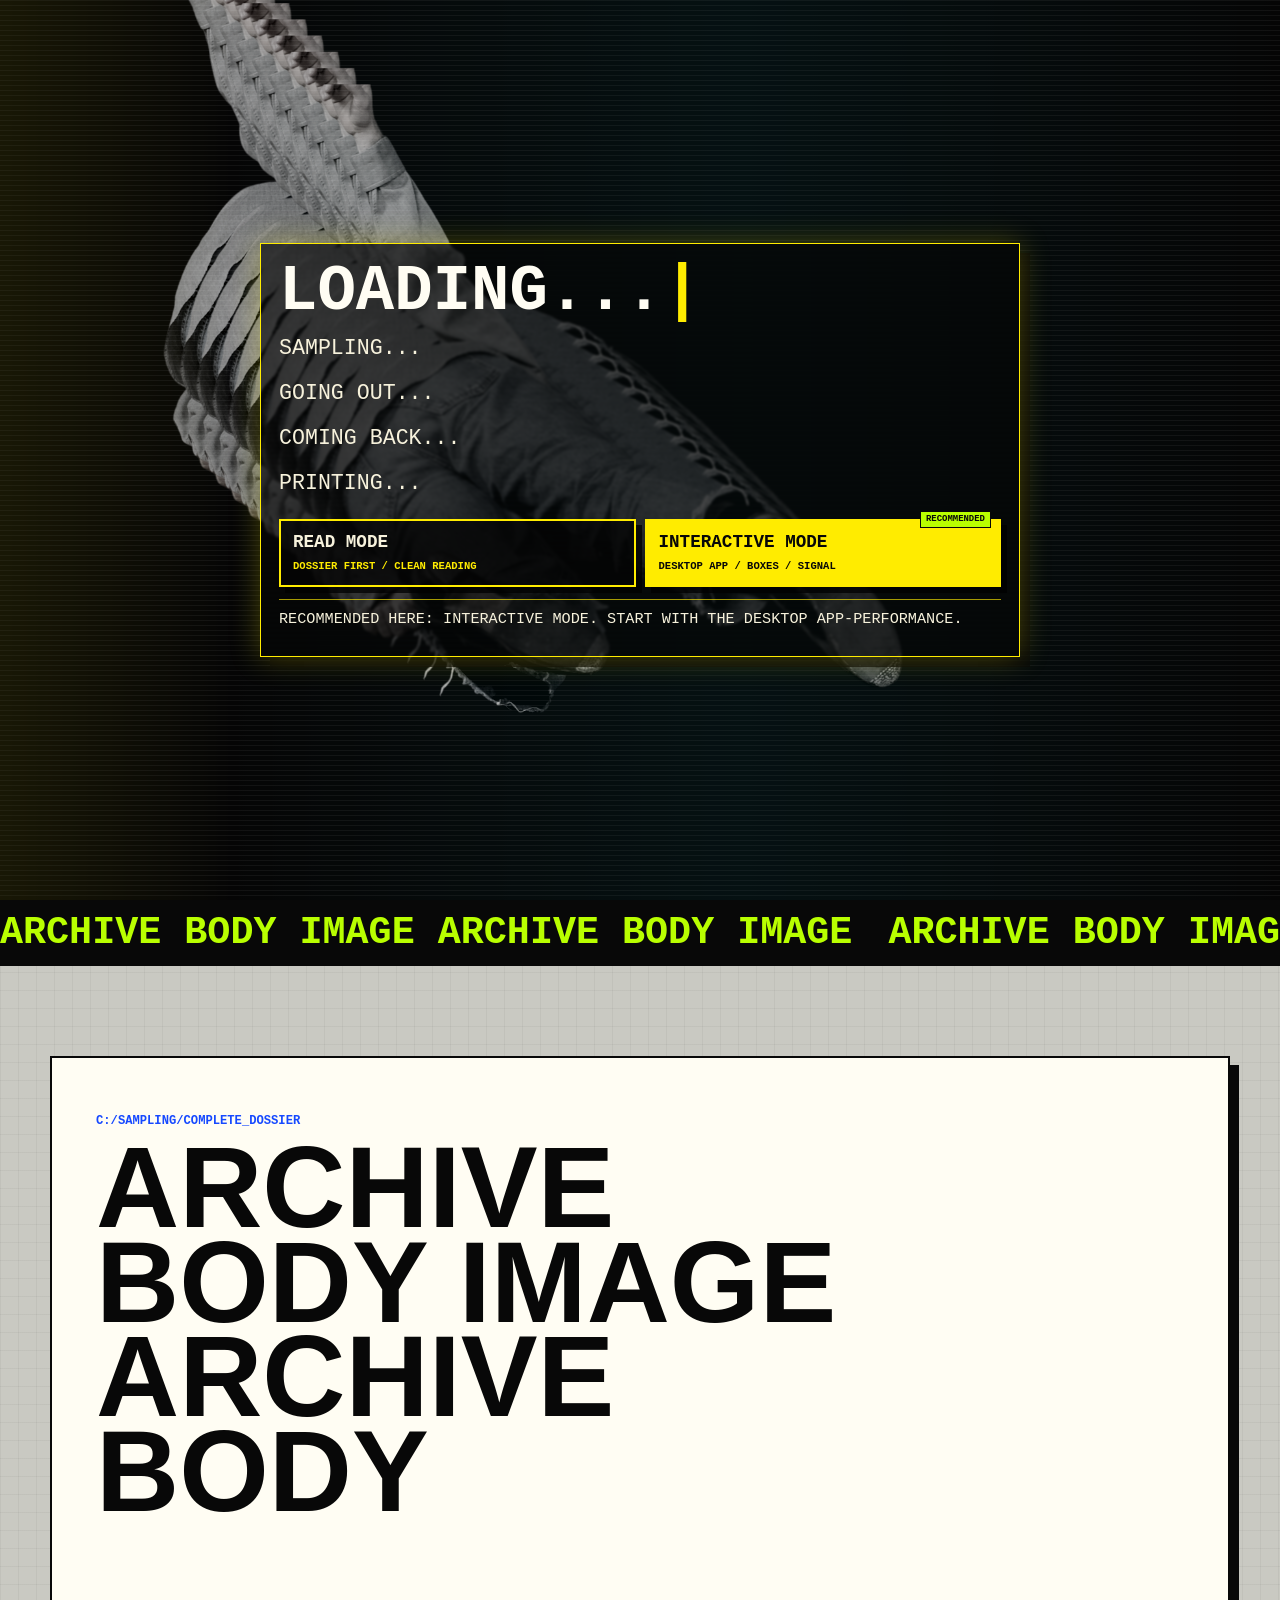
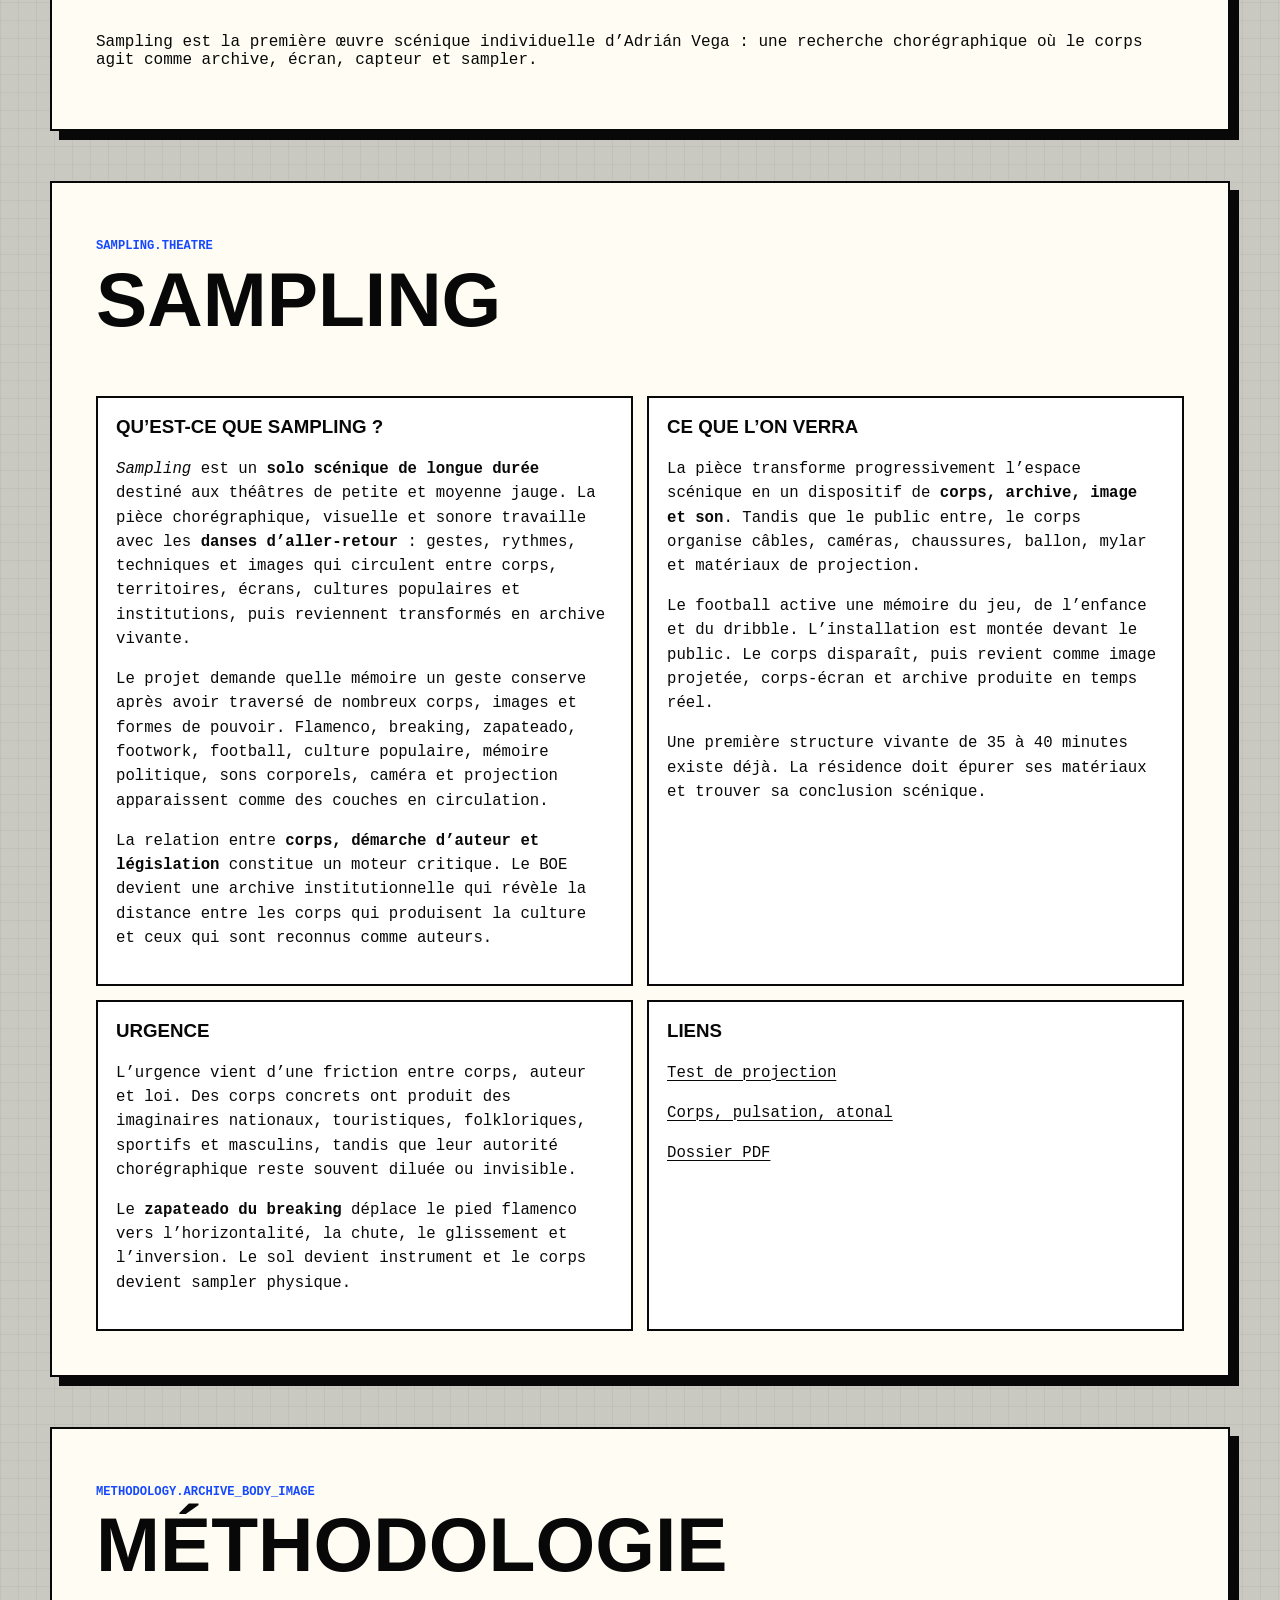
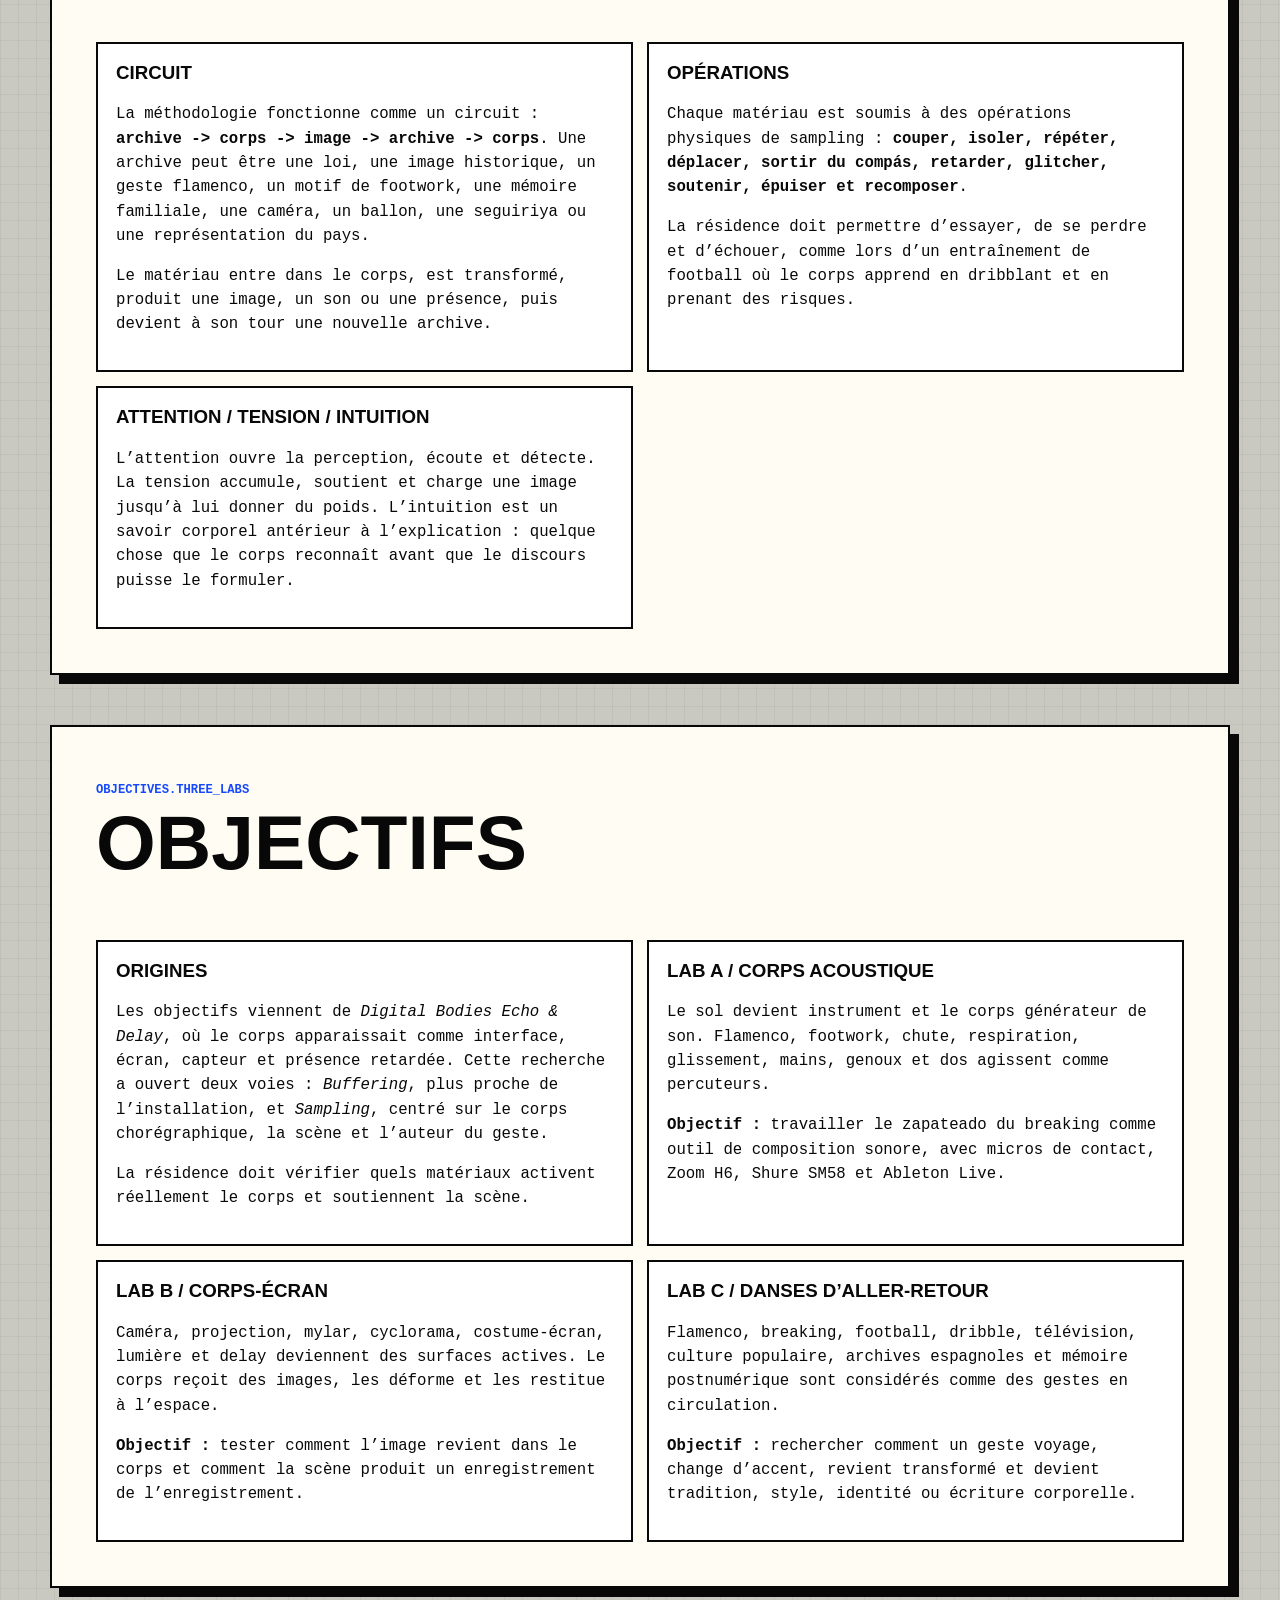
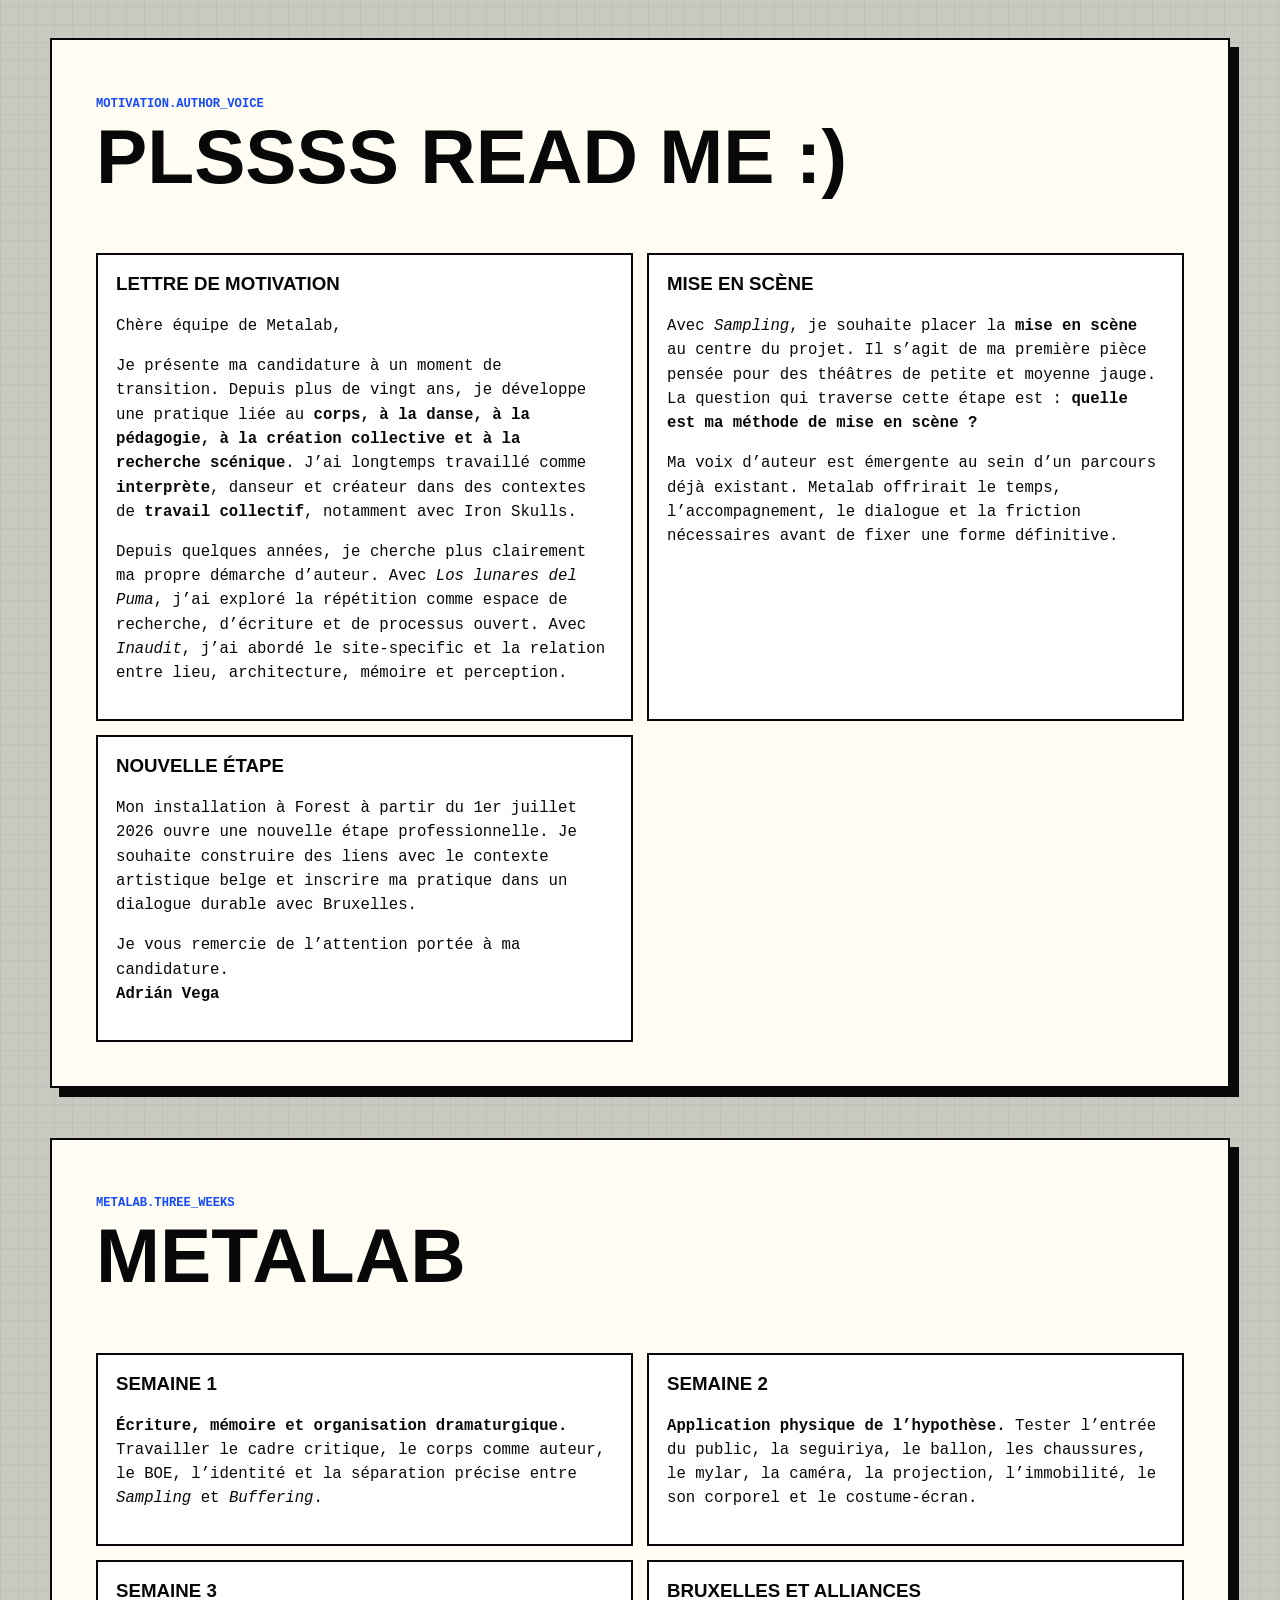
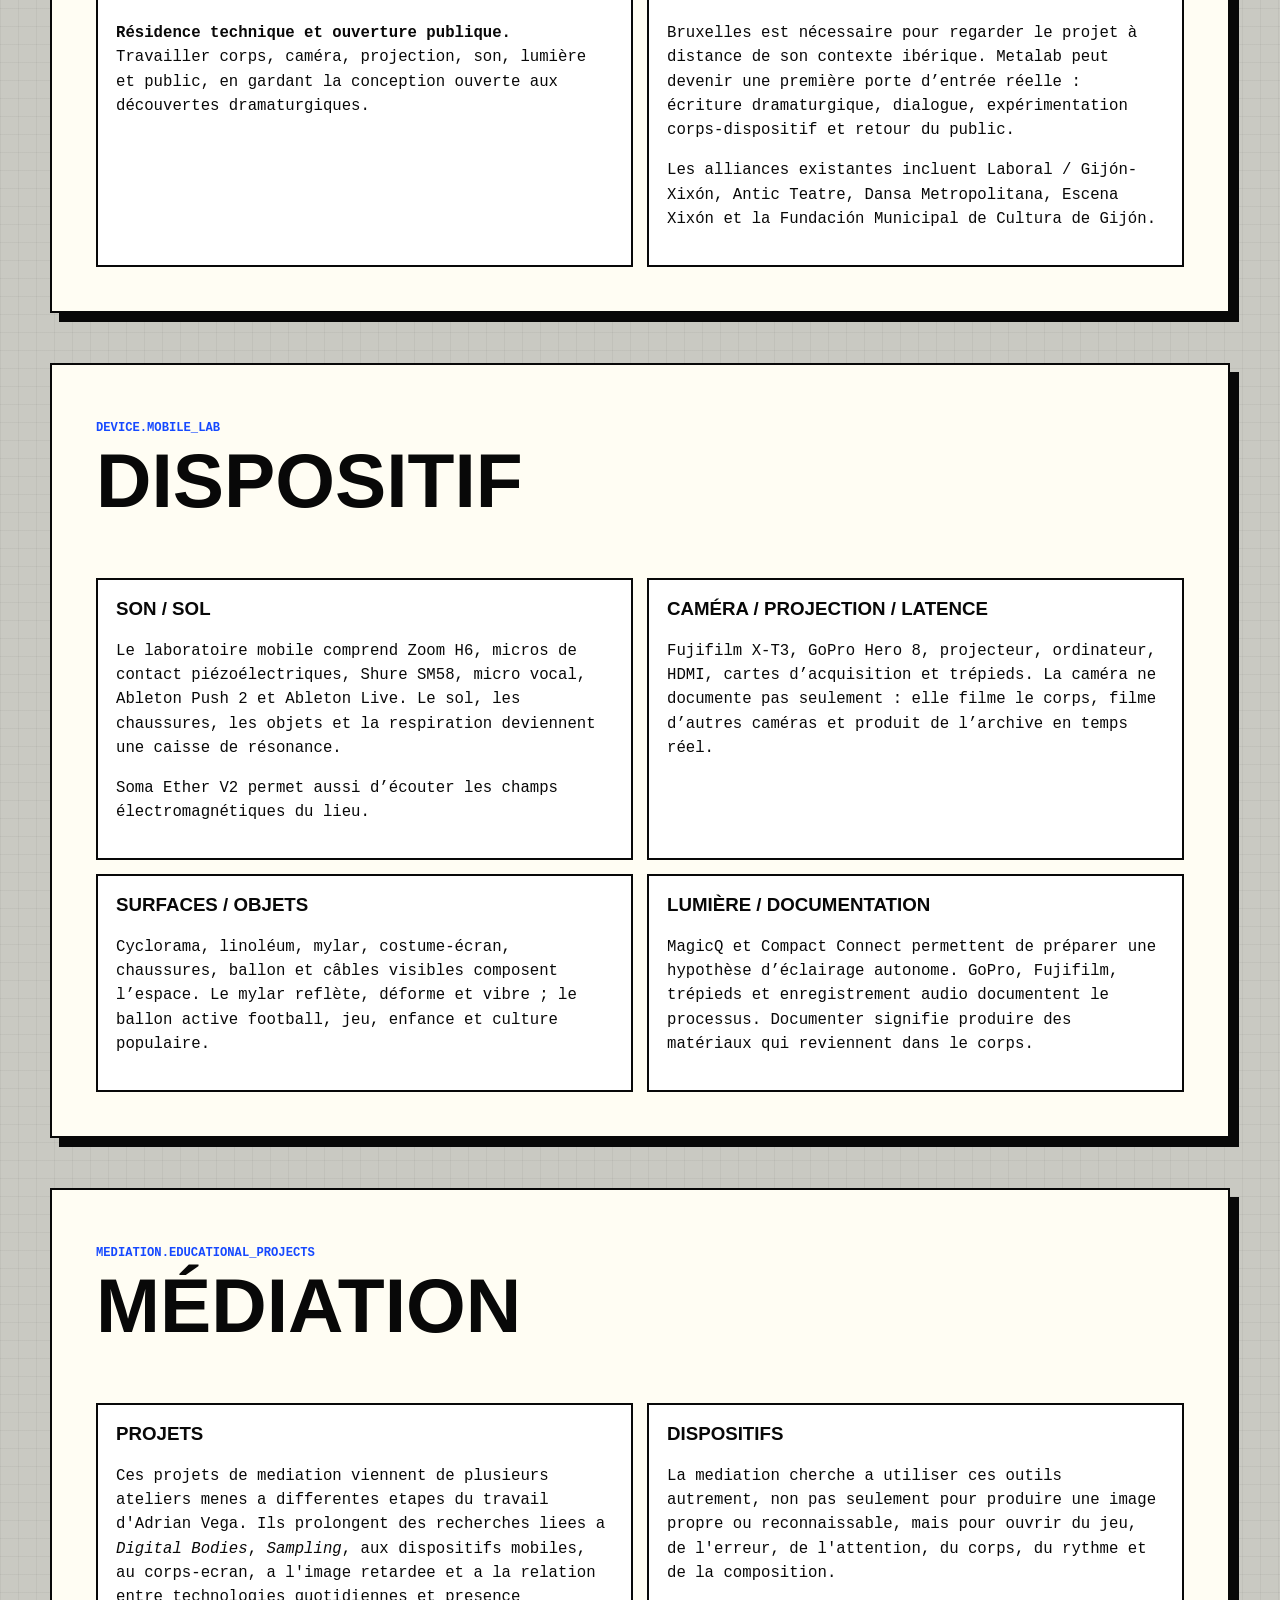
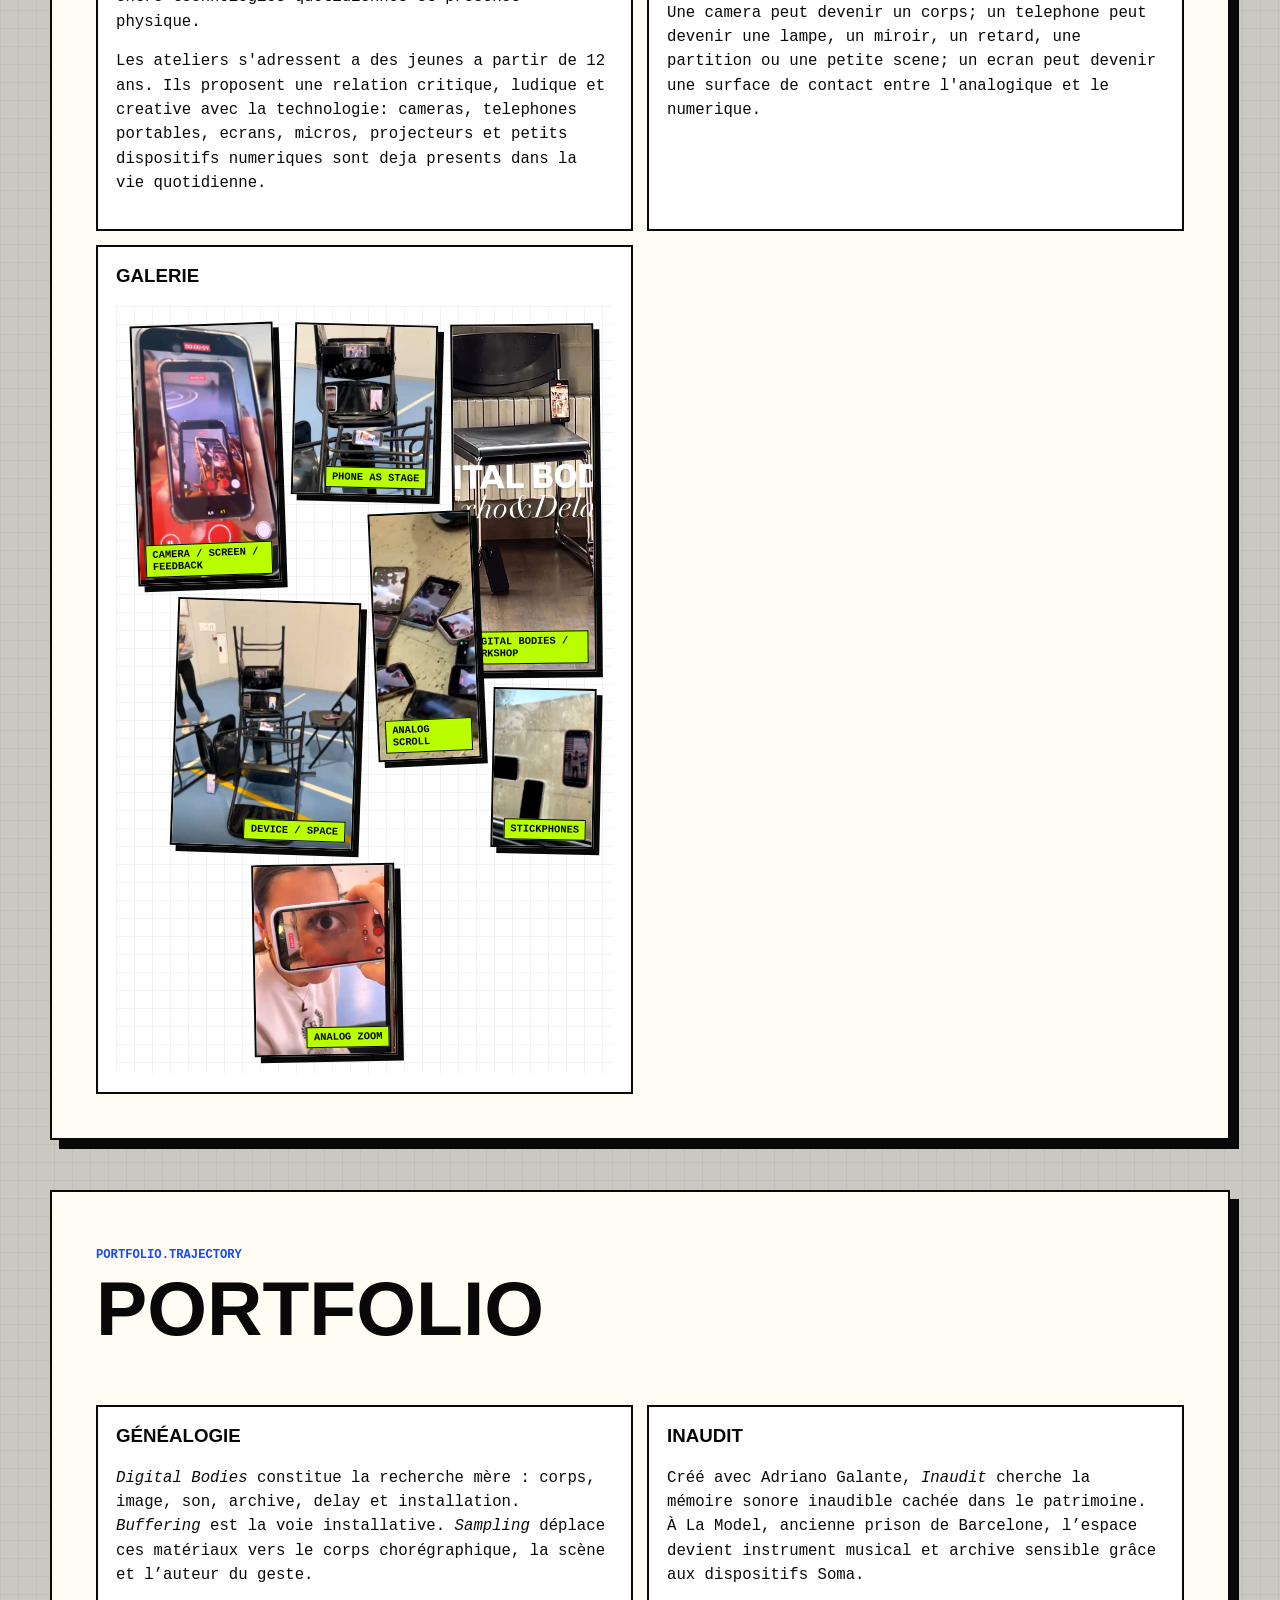
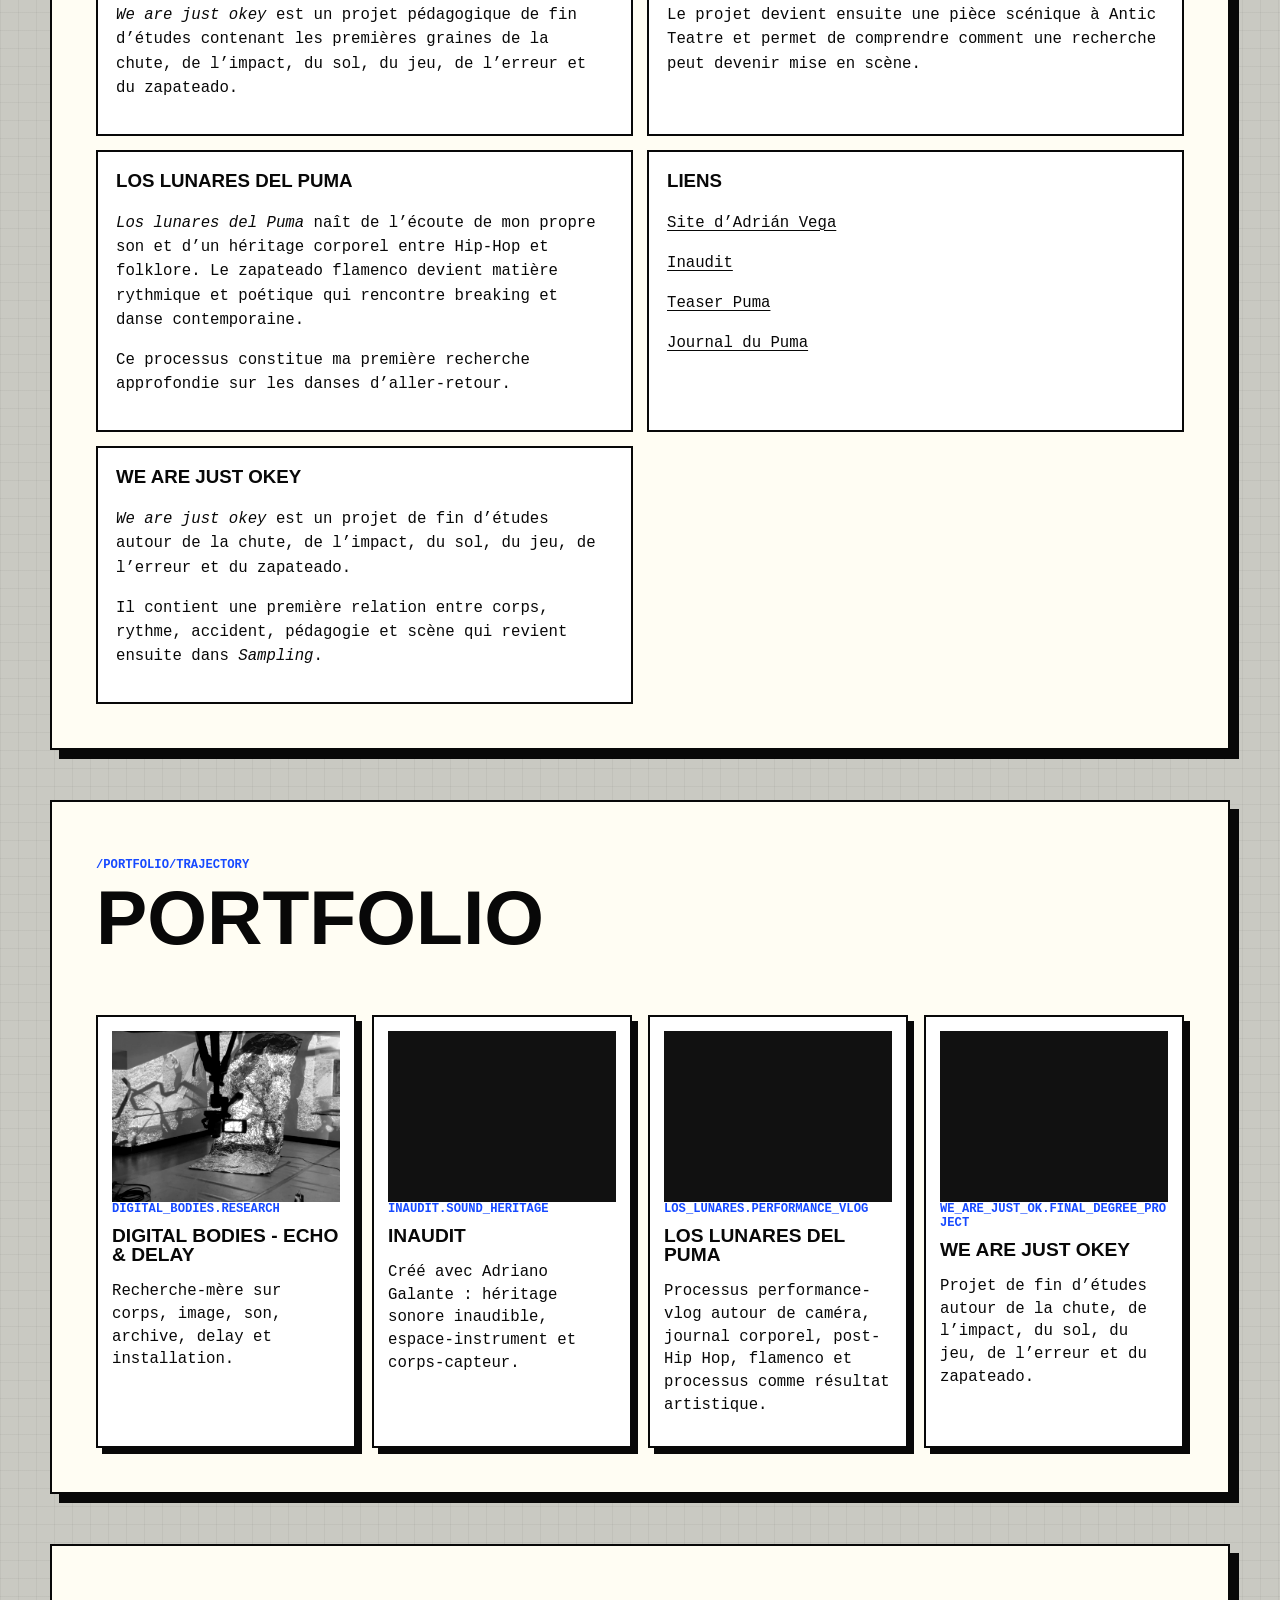
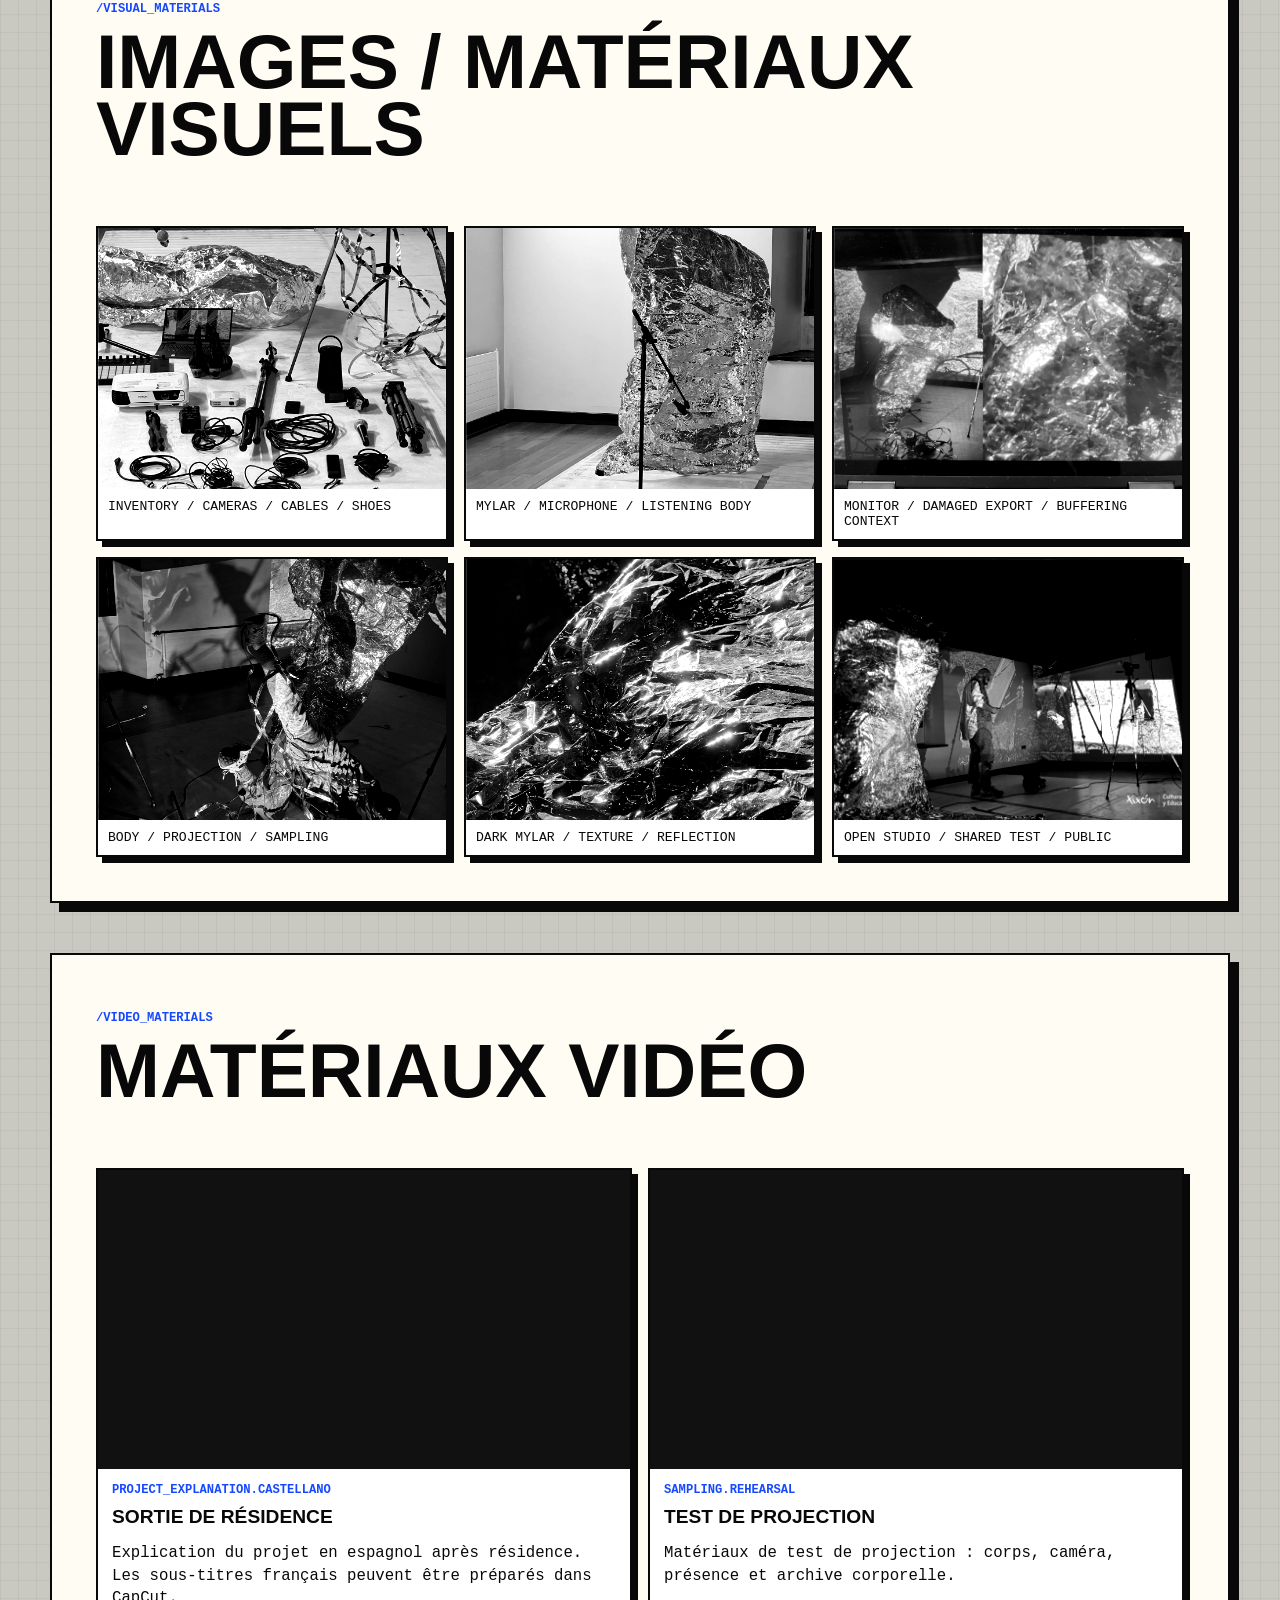
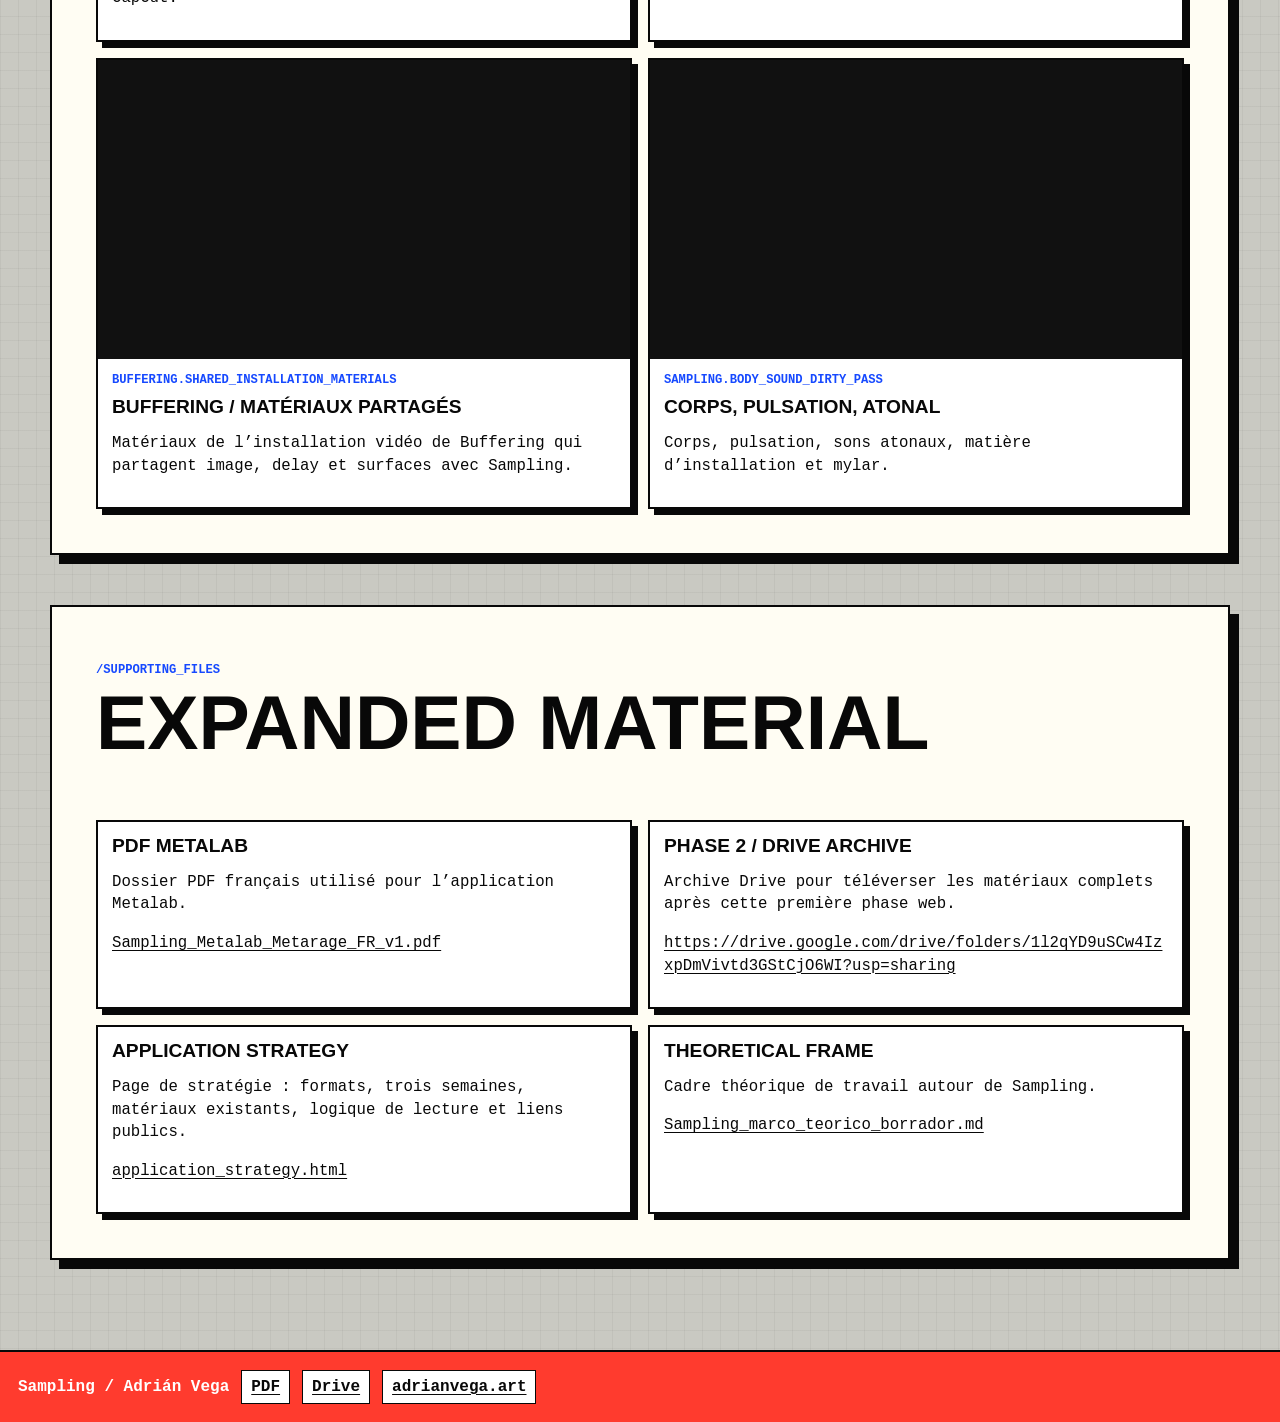
==== commit 1ac2818f: "Add read interactive modes and PDF v3" ====
--- a/index.html
+++ b/index.html
@@ -8,10 +8,10 @@
       name="description"
       content="Sampling by Adrián Vega. An interactive Metalab dossier about body, archive, image, authorship and ida y vuelta dances."
     >
-    <link rel="stylesheet" href="./sampling-v2.css?v=20260614-public-mediation">
+    <link rel="stylesheet" href="./sampling-v2.css?v=20260614-read-interactive-pdfv3">
   </head>
   <body>
-    <div class="boot" data-boot role="presentation" aria-label="Loading Sampling">
+    <div class="boot" data-boot role="dialog" aria-label="Choose Sampling mode">
       <img class="boot-image" src="./assets/loading-tv-congelada.png" alt="">
       <div class="boot-log">
         <span class="boot-title">Loading...</span>
@@ -19,6 +19,27 @@
         <span>going out...</span>
         <span>coming back...</span>
         <span>printing...</span>
+        <div class="boot-actions" aria-label="Choose how to enter the dossier">
+          <button
+            class="boot-choice"
+            type="button"
+            data-boot-choice="read"
+            data-boot-description="Start with the complete dossier. Clearer for mobile, reading and sending."
+          >
+            Read Mode
+            <small>Dossier first / clean reading</small>
+          </button>
+          <button
+            class="boot-choice"
+            type="button"
+            data-boot-choice="interactive"
+            data-boot-description="Open the desktop app-performance: boxes, windows, movement and shuffle."
+          >
+            Interactive Mode
+            <small>Desktop app / boxes / signal</small>
+          </button>
+        </div>
+        <p class="boot-hint" data-boot-hint>Hover or touch a mode to preview. Click to enter.</p>
       </div>
     </div>
 
@@ -29,14 +50,16 @@
       <a class="brand" href="#desktop" data-cursor-label="sampling">SAMPLING / METALAB</a>
       <nav aria-label="Main navigation" data-nav></nav>
       <div class="toolbar">
-        <div class="language-switcher" role="group" aria-label="Language">
-          <button type="button" data-lang="fr">FR</button>
-          <button type="button" data-lang="nl">NL</button>
-          <button type="button" data-lang="en">EN</button>
+        <button class="mode-button mode-switch" type="button" data-reading-toggle>INTERACTIVE MODE</button>
+        <div class="language-menu">
+          <button class="icon-button" type="button" data-language-toggle aria-label="Language" aria-expanded="false">&#9678;</button>
+          <div class="language-switcher" role="group" aria-label="Language" hidden>
+            <button type="button" data-lang="fr">FR</button>
+            <button type="button" data-lang="nl">NL</button>
+            <button type="button" data-lang="en">EN</button>
+          </div>
         </div>
-        <button class="mode-button" type="button" data-reading-toggle>READING MODE</button>
-        <button class="mode-button" type="button" data-performance-toggle>DARK MODE</button>
-        <button class="shuffle-button" type="button" data-shuffle>SHUFFLE</button>
+        <button class="icon-button" type="button" data-performance-toggle aria-label="Dark mode">&#9680;</button>
       </div>
     </header>
 
@@ -75,6 +98,7 @@
 
         <div class="status-panel" data-status-panel></div>
         <div class="folder-stage" data-folder-stage aria-label="Interactive dossier folders"></div>
+        <button class="shuffle-button desktop-shuffle" type="button" data-shuffle>SHUFFLE DESKTOP</button>
         <button class="video-peek" type="button" data-video-peek aria-label="Reveal research video">VIDEO SIGNAL</button>
       </section>
 
@@ -95,7 +119,7 @@
 
     <footer class="site-footer">
       <strong>Sampling / Adrián Vega</strong>
-      <a href="./Sampling_Metalab_Metarage_FR_v1.pdf" target="_blank">PDF</a>
+      <a href="./Sampling_Metalab_Metarage_FR_v3.pdf" target="_blank">PDF</a>
       <a href="https://drive.google.com/drive/folders/1l2qYD9uSCw4IzxpDmVivtd3GStCjO6WI?usp=sharing" target="_blank" rel="noreferrer">Drive</a>
       <a href="https://adrianvega.art/" target="_blank" rel="noreferrer">adrianvega.art</a>
     </footer>
@@ -111,7 +135,7 @@
     <input type="file" accept="image/*" data-image-picker hidden>
     <input type="file" accept="application/json,.json" data-edit-import-picker hidden>
 
-    <script src="./sampling-content.js?v=20260614-public-mediation"></script>
-    <script src="./sampling-app.js?v=20260614-public-mediation"></script>
+    <script src="./sampling-content.js?v=20260614-read-interactive-pdfv3"></script>
+    <script src="./sampling-app.js?v=20260614-read-interactive-pdfv3"></script>
   </body>
 </html>
--- a/sampling-v2.css
+++ b/sampling-v2.css
@@ -93,8 +93,7 @@
   overflow: hidden;
   background: #050505;
   color: #f7f2dc;
-  cursor: pointer;
-  animation: boot-out 3.7s steps(1, end) forwards;
+  cursor: default;
 }
 
 .boot.is-dismissed {
@@ -130,6 +129,8 @@
 .boot-log {
   position: relative;
   z-index: 3;
+  display: grid;
+  gap: 8px;
   width: min(760px, calc(100vw - 28px));
   border: 1px solid #ffec00;
   padding: 18px;
@@ -177,6 +178,72 @@
   content: "|";
   color: #ffec00;
   animation: cursor-blink 0.7s steps(1, end) infinite;
+}
+
+.boot-actions {
+  display: grid;
+  grid-template-columns: 1fr 1fr;
+  gap: 9px;
+  margin-top: 10px;
+}
+
+.boot-choice {
+  position: relative;
+  border: 2px solid #ffec00;
+  padding: 12px;
+  background: rgba(5, 5, 5, 0.78);
+  color: #f7f2dc;
+  box-shadow: 6px 6px 0 rgba(0, 0, 0, 0.76);
+  font-size: clamp(0.86rem, 1.7vw, 1.1rem);
+  font-weight: 900;
+  line-height: 1.1;
+  text-align: left;
+  text-transform: uppercase;
+}
+
+.boot-choice small {
+  display: block;
+  margin-top: 7px;
+  color: #ffec00;
+  font-size: 0.66rem;
+  line-height: 1.25;
+}
+
+.boot-choice:hover,
+.boot-choice:focus-visible,
+.boot-choice.is-recommended {
+  background: #ffec00;
+  color: #080808;
+}
+
+.boot-choice:hover small,
+.boot-choice:focus-visible small,
+.boot-choice.is-recommended small {
+  color: #080808;
+}
+
+.boot-choice.is-recommended::after {
+  content: "recommended";
+  position: absolute;
+  top: -10px;
+  right: 8px;
+  border: 1px solid #080808;
+  padding: 3px 5px;
+  background: #b9ff00;
+  color: #080808;
+  font-size: 0.56rem;
+  line-height: 1;
+}
+
+.boot-hint {
+  min-height: 2.6em;
+  margin: 4px 0 0;
+  border-top: 1px solid rgba(255, 236, 0, 0.64);
+  padding-top: 9px;
+  color: #f7f2dc;
+  font-size: clamp(0.75rem, 1.5vw, 0.95rem);
+  line-height: 1.35;
+  text-transform: uppercase;
 }
 
 .cursor-tag {
@@ -238,8 +305,7 @@
 }
 
 .topbar nav,
-.toolbar,
-.language-switcher {
+.toolbar {
   display: flex;
   flex-wrap: wrap;
   gap: 6px;
@@ -248,10 +314,20 @@
 
 .topbar nav {
   align-items: center;
+  justify-content: center;
+  overflow-x: auto;
+  scrollbar-width: none;
+}
+
+.topbar nav::-webkit-scrollbar {
+  display: none;
 }
 
 .toolbar {
+  position: relative;
+  align-items: center;
   justify-content: flex-end;
+  flex-wrap: nowrap;
 }
 
 .topbar nav a,
@@ -265,14 +341,77 @@
   white-space: nowrap;
 }
 
+.mode-switch {
+  min-width: 154px;
+  padding-block: 10px !important;
+  background: var(--hot) !important;
+  box-shadow: 4px 4px 0 #080808;
+}
+
+body.interactive-mode .mode-switch {
+  background: var(--acid) !important;
+}
+
+.icon-button {
+  display: grid;
+  width: 36px;
+  height: 36px;
+  place-items: center;
+  padding: 0 !important;
+  font-size: 1rem !important;
+  line-height: 1;
+  box-shadow: 3px 3px 0 #080808;
+}
+
+.language-menu {
+  position: relative;
+}
+
+.language-switcher {
+  position: absolute;
+  top: calc(100% + 8px);
+  right: 0;
+  z-index: 520;
+  display: flex;
+  gap: 5px;
+  border: 1px solid #080808;
+  padding: 7px;
+  background: var(--paper);
+  box-shadow: 5px 5px 0 #080808;
+}
+
+.language-switcher[hidden] {
+  display: none;
+}
+
 .language-switcher button.is-active,
 .mode-button.is-active {
   background: var(--acid);
 }
 
+.mode-switch.is-active {
+  background: var(--hot) !important;
+  color: #fff;
+}
+
+body.interactive-mode .mode-switch {
+  background: var(--acid) !important;
+  color: #080808;
+}
+
 .shuffle-button {
   background: var(--hot) !important;
   color: #fff !important;
+}
+
+.desktop-shuffle {
+  position: absolute;
+  z-index: 16;
+  left: clamp(14px, 3vw, 38px);
+  bottom: 18px;
+  border-width: 2px !important;
+  padding: 10px 12px !important;
+  box-shadow: 7px 7px 0 #080808;
 }
 
 .desktop-hero {
@@ -281,6 +420,26 @@
   overflow: hidden;
   isolation: isolate;
   background: #111;
+}
+
+body.interactive-mode .desktop-hero::before {
+  content: "";
+  position: absolute;
+  inset: 0;
+  z-index: 1;
+  pointer-events: none;
+  background:
+    repeating-linear-gradient(
+      180deg,
+      rgba(255, 255, 255, 0.12),
+      rgba(255, 255, 255, 0.12) 1px,
+      transparent 1px,
+      transparent 5px
+    ),
+    linear-gradient(90deg, rgba(185, 255, 0, 0.16), transparent 22%, rgba(255, 59, 46, 0.16));
+  mix-blend-mode: screen;
+  opacity: 0.32;
+  animation: signal-breath 4s steps(4, end) infinite;
 }
 
 .autoplay-frame {
@@ -397,6 +556,20 @@
   text-transform: uppercase;
 }
 
+body.interactive-mode .status-panel {
+  background: rgba(8, 8, 8, 0.84);
+  color: #f7f2dc;
+  border-color: #f7f2dc;
+  box-shadow: 8px 8px 0 #080808;
+}
+
+body.interactive-mode .status-panel::before {
+  content: "APP PERFORMANCE MODE";
+  display: block;
+  margin-bottom: 4px;
+  color: var(--acid);
+}
+
 .living-marquee {
   position: relative;
   z-index: 20;
@@ -515,6 +688,12 @@
 
 .folder.is-settling {
   animation: folder-settle 360ms cubic-bezier(0.2, 1.3, 0.35, 1);
+}
+
+.folder.is-shuffled {
+  animation:
+    folder-shuffle 420ms steps(2, end),
+    folder-breathe var(--breathe-speed, 8s) ease-in-out infinite 420ms;
 }
 
 .folder[data-key="sampling"] {
@@ -790,7 +969,8 @@
 }
 
 body.reading-mode .desktop-hero,
-body.reading-mode .desktop-layer {
+body.reading-mode .desktop-layer,
+body.reading-mode .living-marquee {
   display: none;
 }
 
@@ -1342,8 +1522,15 @@
   box-shadow: none;
 }
 
+body.performance-mode .language-switcher {
+  border-color: var(--line);
+  background: var(--paper);
+  box-shadow: var(--shadow);
+}
+
 body.performance-mode .language-switcher button.is-active,
 body.performance-mode .mode-button.is-active,
+body.performance-mode .icon-button.is-active,
 body.performance-mode .edit-panel button {
   background: var(--acid);
   color: #080808;
@@ -1538,6 +1725,29 @@
   }
 }
 
+@keyframes folder-shuffle {
+  0%,
+  100% {
+    filter: none;
+  }
+
+  45% {
+    translate: 5px -4px;
+    filter: invert(1) saturate(1.6);
+  }
+}
+
+@keyframes signal-breath {
+  0%,
+  100% {
+    opacity: 0.18;
+  }
+
+  50% {
+    opacity: 0.46;
+  }
+}
+
 @keyframes puma-drift {
   0%,
   100% {
@@ -1587,11 +1797,13 @@
 
 @media (max-width: 1050px) {
   .topbar {
-    grid-template-columns: max-content minmax(0, 1fr);
-  }
-
-  .toolbar {
+    grid-template-columns: minmax(0, 1fr) max-content;
+  }
+
+  .topbar nav {
     grid-column: 1 / -1;
+    grid-row: 2;
+    justify-content: flex-start;
   }
 
   .hero-image {
@@ -1611,25 +1823,43 @@
 
   .topbar {
     position: relative;
+    grid-template-columns: minmax(0, 1fr) max-content;
+    gap: 7px;
+  }
+
+  .boot-log {
+    max-height: calc(100svh - 28px);
+    overflow-y: auto;
+  }
+
+  .boot-actions {
     grid-template-columns: 1fr;
   }
 
   .topbar nav {
-    overflow-x: visible;
-    flex-wrap: wrap;
+    grid-column: 1 / -1;
+    overflow-x: auto;
+    flex-wrap: nowrap;
+    padding-bottom: 3px;
   }
 
   .topbar nav a {
-    flex: 0 1 auto;
+    flex: 0 0 auto;
   }
 
   .toolbar {
-    display: grid;
-    grid-template-columns: 1fr 1fr;
-  }
-
-  .language-switcher {
-    grid-column: 1 / -1;
+    justify-content: flex-end;
+  }
+
+  .mode-switch {
+    min-width: 118px;
+    padding-inline: 8px !important;
+    font-size: 0.66rem !important;
+  }
+
+  .icon-button {
+    width: 34px;
+    height: 34px;
   }
 
   .desktop-hero {
@@ -1670,6 +1900,15 @@
     min-height: 94px;
     margin: 10px 0;
     transform: none !important;
+    touch-action: manipulation;
+  }
+
+  .desktop-shuffle {
+    position: relative;
+    left: auto;
+    bottom: auto;
+    width: 100%;
+    margin: 0 0 14px;
   }
 
   .reading-tabs,
